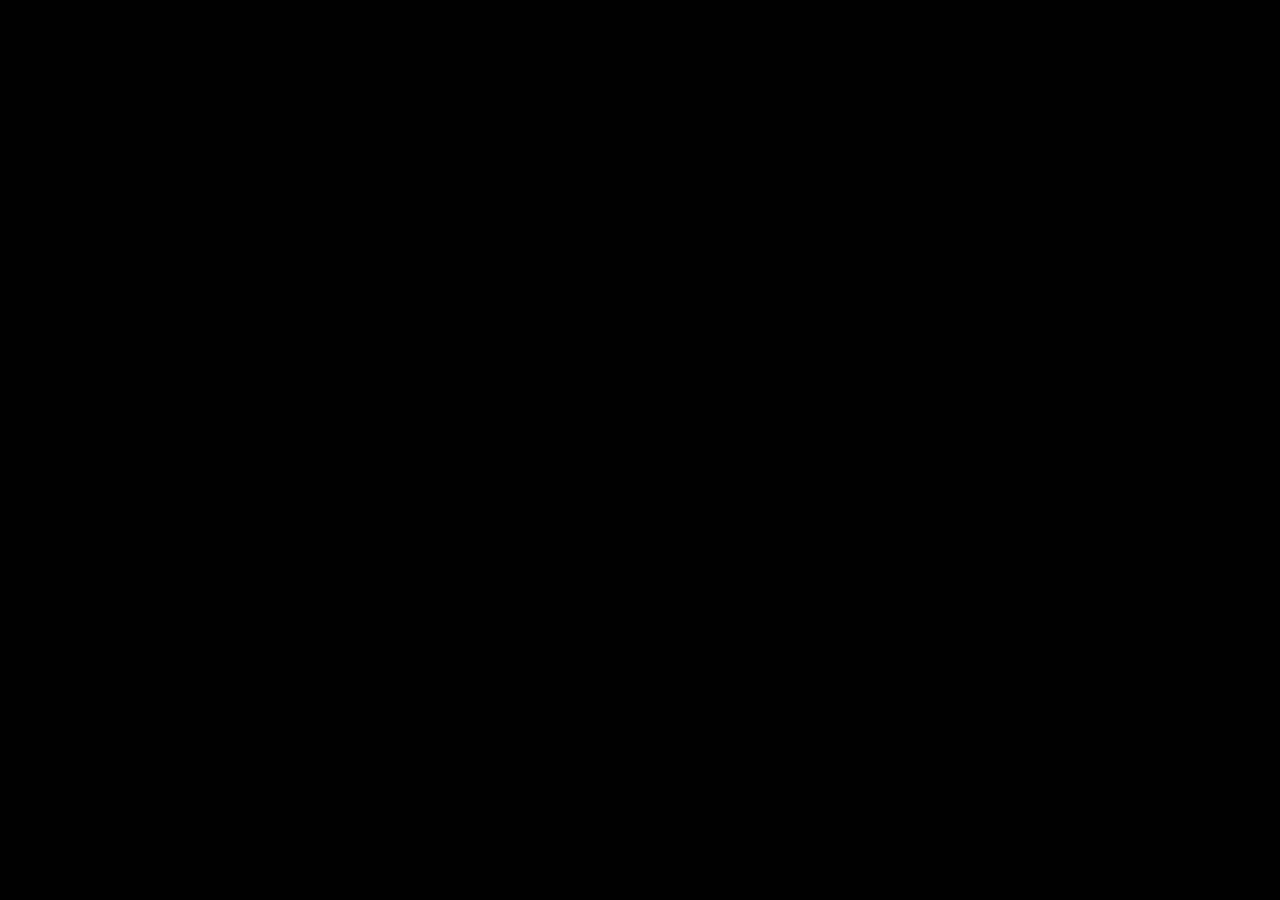
==== web/index.html @ 4989edc5 "Import audited One World 1.3.49 source" ====
<!DOCTYPE html>
<html lang="en">
<head>
<meta charset="UTF-8">
<meta name="viewport" content="width=device-width, initial-scale=1.0, maximum-scale=1.0, user-scalable=no, viewport-fit=cover">
<title>One World</title>
<style>
  * { margin:0; padding:0; box-sizing:border-box; -webkit-tap-highlight-color:transparent; }
  html, body { position:fixed; inset:0; overscroll-behavior:none; width:100%; height:100%; overflow:hidden; background:#0e1530; touch-action:none;
    font-family:-apple-system,'Segoe UI',Roboto,Arial,sans-serif; user-select:none; -webkit-user-select:none; }
  #c { position:fixed; inset:0; display:block; }

  /* HUD */
  #hud { position:fixed; top:0; left:0; right:0; display:flex; justify-content:space-between;
    padding:calc(8px + env(safe-area-inset-top)) 12px 0; pointer-events:none; z-index:5; }
  #hearts { font-size:22px; letter-spacing:2px; text-shadow:0 2px 4px rgba(0,0,0,.4); }
  #stats { text-align:right; color:#fff; font-weight:700; font-size:15px;
    text-shadow:0 1px 3px rgba(0,0,0,.5); line-height:1.5; }
  #vitals { position:fixed; top:calc(36px + env(safe-area-inset-top)); left:12px; z-index:5; pointer-events:none; display:none; flex-direction:column; gap:5px; }
  body.playing #vitals { display:flex; }
  .vbar { display:flex; align-items:center; gap:5px; }
  .vbar .vic { width:14px; height:14px; display:block; filter:drop-shadow(0 1px 2px rgba(0,0,0,.5)); }
  .vbar .vtrack { width:110px; height:8px; border-radius:5px; background:rgba(0,0,0,.38); border:1px solid rgba(255,255,255,.22); overflow:hidden; }
  .vbar .vfill { height:100%; border-radius:5px; transition:width .18s linear; }
  #vStam .vfill { background:linear-gradient(90deg,#7eb4e0,#6bb5f2); }
  #vFood .vfill { background:linear-gradient(90deg,#f2a65a,#f2824a); }
  #vTemp .vfill { background:linear-gradient(90deg,#6ec3f0,#9adcf0); }

  /* Touch controls */
  #joy { position:fixed; left:18px; bottom:calc(20px + env(safe-area-inset-bottom)); width:120px; height:120px;
    border-radius:50%; background:rgba(255,255,255,.10); border:2px solid rgba(255,255,255,.25);
    z-index:6; display:none; }
  #joy .thumb { position:absolute; left:50%; top:50%; width:52px; height:52px; border-radius:50%;
    background:rgba(255,255,255,.35); border:2px solid rgba(255,255,255,.5); transform:translate(-50%,-50%); }
  #atk { position:fixed; right:22px; bottom:calc(30px + env(safe-area-inset-bottom)); width:84px; height:84px;
    border-radius:50%; background:rgba(80,146,200,.30); border:2px solid rgba(140,203,255,.6);
    z-index:6; display:none; align-items:center; justify-content:center; font-size:36px;
    text-shadow:0 2px 6px rgba(0,0,0,.5); }
  #atk:active { background:rgba(110,182,240,.5); transform:scale(.94); }
  body.playing.touch #joy, body.playing.touch #atk { display:flex; }
  body.playing.touch #joy { display:block; }

  #bagBtn { position:fixed; right:22px; bottom:calc(124px + env(safe-area-inset-bottom)); width:56px; height:56px; border-radius:14px;
    background:rgba(70,109,140,.35); border:2px solid rgba(140,203,255,.6); z-index:6; display:none; align-items:center; justify-content:center; font-size:26px; }
  body.playing.touch #bagBtn { display:flex; }
  #setBtn { position:fixed; right:22px; top:calc(66px + env(safe-area-inset-top)); width:44px; height:44px; border-radius:50%;
    background:rgba(40,57,70,.55); border:2px solid rgba(140,203,255,.4); z-index:6; display:none; align-items:center; justify-content:center; font-size:20px; }
  body.playing #setBtn { display:flex; }
  .panel { position:fixed; left:50%; top:50%; transform:translate(-50%,-50%); min-width:280px; max-width:86vw; max-height:72vh; overflow:auto;
    background:rgba(18,28,36,.55); backdrop-filter:blur(16px) saturate(1.25); -webkit-backdrop-filter:blur(16px) saturate(1.25); border:1px solid rgba(255,255,255,.16); border-radius:18px; box-shadow:0 14px 44px rgba(0,0,0,.38); padding:14px 16px; z-index:30; color:#d2e6f7; }
  .panel h3 { margin:0 0 4px; font-size:16px; letter-spacing:1px; }
  .panel .cap { font-size:12px; opacity:.7; margin-bottom:10px; }
  .panel .item { display:flex; align-items:center; gap:10px; padding:8px 6px; border-top:1px solid rgba(255,255,255,.08); font-size:15px; }
  .panel .item .ic { font-size:22px; width:28px; text-align:center; }
  .panel .item .q { margin-left:auto; opacity:.8; }
  .panel .emptybag { opacity:.6; font-size:14px; padding:10px 4px; }
  .panel .closebtn { margin-top:12px; width:100%; font-size:14px; padding:10px; }
  .panel label { display:block; font-size:13px; margin:12px 0 4px; opacity:.85; }
  .panel input[type=range] { width:100%; }
  .panel select { width:100%; padding:6px; background:#0e1820; color:#d2e6f7; border:1px solid rgba(140,184,220,.35); border-radius:8px; }
  #bag.hidden, #setPanel.hidden { display:none; }
  #bag.panel { display:flex; flex-direction:column; max-height:88vh; }
  #bag .bagHead { display:flex; align-items:center; justify-content:space-between; margin-bottom:4px; }
  #bag .bagHead h3 { margin:0; }
  #bag .xbtn { background:rgba(90,145,190,.25); color:#d2e6f7; border:2px solid rgba(140,203,255,.4); border-radius:10px; font-size:15px; font-weight:700; padding:4px 12px; }
  #bagScroll { overflow-y:auto; flex:1; min-height:0; -webkit-overflow-scrolling:touch; }
  #bag.panel { position:fixed; inset:0; left:0; top:0; transform:none; width:100%; min-width:0; max-width:100%; max-height:100%; border-radius:0; z-index:29; overflow-y:auto;
    background:rgba(12,20,26,.72); backdrop-filter:none; -webkit-backdrop-filter:none; display:flex; flex-direction:column; align-items:center; padding:calc(14px + env(safe-area-inset-top)) 16px calc(16px + env(safe-area-inset-bottom)); }
  #bag.panel.hidden { display:none; }
  #invTop { display:flex; gap:14px; align-items:flex-start; width:100%; max-width:420px; }
  #invPreview { width:132px; height:168px; border-radius:12px; border:1px solid rgba(140,184,220,.35); background:#0d171f; flex:0 0 auto; }
  #equipCol { flex:1; display:flex; flex-direction:column; gap:8px; }
  .equipChip { padding:12px 10px; border-radius:12px; border:2px solid rgba(140,203,255,.35); background:rgba(70,92,110,.3);
    color:#d2e6f7; font-weight:800; font-size:13px; letter-spacing:1px; text-align:center; cursor:pointer; }
  .equipChip.on { border-color:#8ccbff; background:rgba(90,145,190,.45); box-shadow:0 0 10px rgba(120,194,255,.35); }
  .charCard { padding:14px 30px; border-radius:14px; border:2px solid rgba(140,203,255,.35); background:rgba(70,92,110,.3); color:#d2e6f7; font-size:16px; font-weight:800; letter-spacing:1px; }
  .charCard.on { border-color:#8ccbff; background:rgba(90,145,190,.45); box-shadow:0 0 12px rgba(120,194,255,.4); }
  .craftRow { display:flex; align-items:center; gap:10px; padding:10px 12px; border:2px solid rgba(140,203,255,.25); border-radius:12px; margin-top:8px; background:rgba(70,92,110,.25); }
  .craftRow .ic svg { width:38px; height:38px; }
  .craftRow .nm2 { font-size:13px; font-weight:700; letter-spacing:.4px; }
  .craftRow .cost svg { width:20px; height:20px; vertical-align:-4px; }
  .craftRow .cost { font-size:13px; font-weight:700; white-space:nowrap; }
  .craftRow .cost.lack { opacity:.45; }
  .craftRow .craftGo { margin-left:auto; }
  .craftRow .craftGo[disabled] { opacity:.4; }
  #invGrid { display:grid; grid-template-columns:repeat(3, 1fr); gap:10px; width:100%; max-width:420px; margin-top:14px; }
  .slot { aspect-ratio:1; border-radius:12px; border:2px solid rgba(140,184,220,.25); background:rgba(40,57,70,.4);
    display:flex; flex-direction:column; align-items:center; justify-content:flex-start; gap:3px; cursor:pointer; position:relative; padding:10px 4px 26px; box-sizing:border-box; }
  .slot.sel { border-color:#8ccbff; background:rgba(90,145,190,.35); }
  .slot .nm { font-size:12px; opacity:.92; text-align:center; line-height:1.15; max-width:100%; overflow:hidden; text-overflow:ellipsis; white-space:nowrap; padding:0 2px; }
  .slot .q { position:absolute; right:4px; bottom:4px; font-size:13.5px; font-weight:800; color:#d2e6f7; background:rgba(10,18,24,.75); border:1px solid rgba(140,203,255,.35); border-radius:8px; padding:1px 6px; text-shadow:0 1px 2px rgba(0,0,0,.6); }
  .slot svg { width:52px; height:52px; flex:0 0 auto; }
  .slot.empty { opacity:.35; cursor:default; }
  #invActions { display:flex; gap:10px; margin-top:12px; }
  #invActions .playbtn { margin:0; padding:10px 26px; }
  #sleepBtn { position:fixed; left:50%; transform:translateX(-50%); bottom:calc(200px + env(safe-area-inset-bottom)); z-index:6; display:none;
    padding:12px 30px; border-radius:999px; background:rgba(60,90,160,.55); border:2px solid rgba(180,200,255,.6);
    color:#eaf0ff; font-weight:800; font-size:13px; letter-spacing:1px; }
  #equipHud { position:fixed; left:14px; bottom:calc(14px + env(safe-area-inset-bottom)); z-index:6; display:none;
    padding:6px 12px; border-radius:999px; background:rgba(20,31,40,.7); border:1px solid rgba(140,203,255,.4);
    font-size:11px; font-weight:800; letter-spacing:1px; color:#d2e6f7; pointer-events:none; }
  body.playing #equipHud { display:block; }
  #toast { position:fixed; left:50%; bottom:calc(130px + env(safe-area-inset-bottom)); transform:translateX(-50%); background:rgba(20,26,30,.92);
    border:1px solid rgba(255,220,120,.5); color:#ffe9a8; padding:8px 16px; border-radius:20px; font-size:14px; z-index:31; opacity:0; transition:opacity .25s; pointer-events:none; }
  #coords { position:fixed; left:12px; top:calc(94px + env(safe-area-inset-top)); z-index:5; font-size:12px; font-weight:600; color:#c0d6e8; text-shadow:0 1px 3px rgba(0,0,0,.6); pointer-events:none; display:none; }
  body.playing #coords { display:block; }
  #mapBtn { position:fixed; right:22px; bottom:calc(192px + env(safe-area-inset-bottom)); width:56px; height:40px; border-radius:12px;
    background:rgba(70,92,110,.4); border:2px solid rgba(140,203,255,.5); z-index:6; display:none; align-items:center; justify-content:center;
    font-size:12px; font-weight:800; letter-spacing:1px; color:#d2e6f7; }
  body.playing.touch #mapBtn { display:flex; }
  #mapCanvas { width:min(76vw, 320px); height:min(76vw, 320px); border-radius:10px; border:1px solid rgba(140,184,220,.3); background:#123; }
  #mapPanel{overflow-y:auto;max-height:90vh;box-sizing:border-box;padding:12px;max-width:95vw}
  #mapPanel h3{margin:0 0 6px}#mapPanel #mapClose{margin-top:8px;padding:7px 20px;font-size:12px;flex-shrink:0}
  #mapPanel #mapCanvas{width:min(55vh,64vw,300px);height:min(55vh,64vw,300px);flex-shrink:0}
  #mapCap{font-size:10px;max-width:420px;line-height:1.4}#beaconTravel .equipChip{background:#172633;color:#d1e5f6;border:1px solid #a8b9c688}
  /* Damage flash */
  #flash { position:fixed; inset:0; background:radial-gradient(ellipse at center, transparent 40%, rgba(220,30,30,.55));
    opacity:0; pointer-events:none; z-index:8; transition:opacity .12s; }

  /* Overlays */
  .overlay { position:fixed; inset:0; z-index:10; display:flex; flex-direction:column;
    align-items:center; justify-content:safe center; text-align:center; padding:24px;
    overflow-y:auto; -webkit-overflow-scrolling:touch;
    background:linear-gradient(165deg, rgba(10,39,70,.94), rgba(4,14,32,.97));
    -webkit-backdrop-filter:blur(4px); backdrop-filter:blur(4px); color:#d2e6f7; }
  .overlay h1 { font-size:clamp(42px,12vw,72px); letter-spacing:4px; color:#c8dff2;
    text-shadow:0 4px 0 #2a465d, 0 8px 24px rgba(0,0,0,.5); font-weight:900; }
  .overlay .ver { margin-top:6px; font-size:15px; font-weight:700; color:#8ab3d4;
    background:rgba(138,179,212,.15); border:1px solid rgba(138,179,212,.5);
    padding:3px 14px; border-radius:999px; letter-spacing:2px; }
  .overlay .tag { margin-top:18px; font-size:16px; line-height:1.9; color:#c0d6e8; }
  .playbtn { margin-top:26px; font-size:22px; font-weight:800; letter-spacing:1px; color:#0e1e2b;
    background:linear-gradient(180deg,#8dc1ec,#5490c1); border:none; border-radius:999px;
    padding:16px 52px; box-shadow:0 6px 0 #335c7d, 0 12px 28px rgba(0,0,0,.45); cursor:pointer; }
  .playbtn:active { transform:translateY(4px); box-shadow:0 2px 0 #335c7d, 0 6px 14px rgba(0,0,0,.45); }
  .overlay .foot { margin-top:22px; font-size:12px; color:#7f9fb9; padding:0 18px; line-height:1.6; }
  .overlay .keys { margin-top:14px; font-size:13px; color:#90aec7; }
  #over h1 { color:#f2c8c8; text-shadow:0 4px 0 #5d2a2a, 0 8px 24px rgba(0,0,0,.5); }
  #overScore { margin-top:10px; font-size:18px; color:#e8d9c0; }
  @media (max-height: 480px) {
    .overlay { padding:12px; }
    .overlay h1 { font-size:clamp(28px, 7vh, 44px); letter-spacing:2px; }
    .overlay .tag { margin-top:8px; font-size:13px; line-height:1.5; }
    .overlay .keys { margin-top:6px; font-size:11px; }
    .overlay .ver { margin-top:4px; font-size:12px; }
    .playbtn { margin-top:10px; font-size:17px; padding:10px 34px; }
    .overlay .foot { margin-top:8px; font-size:10px; }
    #overScore { margin-top:6px; font-size:14px; }
  }
  .hidden { display:none !important; }
  .blt { display:inline-block; width:9px; height:9px; border-radius:50%; background:#8ab3d4; margin-right:10px; }
  .dndot { display:inline-block; width:11px; height:11px; border-radius:50%; background:#ffd95e; margin-right:6px; vertical-align:-1px; }
  #hearts { line-height:0; }
  #hearts svg { margin-right:3px; }

  #loading,#worldLoading {background:#081b22 url('assets/tex/loading-world.jpg') center/cover no-repeat;}
  #loading h1 {text-shadow:0 3px 15px #000;letter-spacing:8px;}
  #sosNotice {position:fixed;left:50%;top:62%;transform:translate(-50%,-50%);z-index:90;color:#e5f4ff;background:#102c43ed;border:1px solid #6aa4c8;padding:12px 22px;border-radius:10px;font-size:13px;text-align:center;pointer-events:none;}
  /* Loading panel */
  #loading .barwrap { position:absolute;bottom:0;left:0;margin:0;width:100%; height:4px; border-radius:0;
    background:rgba(255,255,255,.12); border:1px solid rgba(255,255,255,.25); overflow:hidden; }
  #loading .bar { height:100%; width:0%; border-radius:999px;
    background:linear-gradient(90deg,#5490c1,#8dc1ec); transition:width .2s; }
  #loading .pct { position:absolute;bottom:14px;left:20px;margin:0;font-size:12px; color:#c0d6e8; font-weight:700; }

#mapPanel.referenceMap{grid-template-columns:minmax(0,2.2fr) minmax(180px,1fr);column-gap:20px}#mapPanel.referenceMap #mapCanvas{width:100%;max-width:100%;height:auto;max-height:78vh;object-fit:contain}#mapPanel.referenceMap #beaconTravel{gap:5px!important}#mapPanel.referenceMap #beaconTravel button{padding:9px 6px;font-size:10px}#start.choosing #worldChooser{display:none!important}
#start.choosing{justify-content:flex-start;padding:12px;box-sizing:border-box;overflow-y:auto}
#start.choosing>h1,#start.choosing>.ver,#start.choosing>.tag,#start.choosing>.keys,#start.choosing>.foot{display:none}
#start.choosing #charSetup{width:min(720px,96vw);margin:0!important}
#charGrid{display:grid;grid-template-columns:1fr 1fr;gap:16px;align-items:center;text-align:left}
#charPreview{width:100%;height:270px;border:1px solid #637788;border-radius:18px;touch-action:pan-y;background:radial-gradient(#384651,#101d27)}
#charControls label{display:block;font-size:12px;color:#b8c9d8;margin:8px 0 3px}
#charControls select{width:100%;padding:7px;border:1px solid #637788;border-radius:8px;background:#182937;color:#fff}
@media(max-width:600px) and (orientation:portrait){#charGrid{grid-template-columns:1fr}#charPreview{height:250px}}
@media(max-height:520px){
 .overlay{padding:10px}
 .overlay h1{font-size:24px;letter-spacing:2px;margin:0}
 .overlay .ver{margin-top:2px;font-size:12px}
 .overlay .tag,.overlay .keys{display:none}
 .overlay .foot{display:none}
 #charSetup{margin-top:6px}
 #charSetup>div:first-child{font-size:15px;margin-bottom:4px}
 #charPreview{height:165px}
 #charControls label{margin:4px 0 2px}
 .charCard{padding:8px 22px;font-size:14px}
 .playbtn{padding:9px 26px;font-size:14px}
}

#setPanel{overflow-y:auto;max-height:90vh;box-sizing:border-box;padding:16px}#setPanel .playbtn{flex-shrink:0}#setPanel label{margin-top:8px}@media(max-height:500px){#setHelp{max-height:66px;overflow:auto}#setPanel{padding:12px}#setPanel h3{margin:0 0 6px}#setPanel select{padding:6px}}
/* Compact, neutral touch HUD. Palette preview, not a final colour decision. */
#hearts,#wolfCount,#stats br,body.playing #equipHud{display:none}
#hud{justify-content:flex-end}#stats{font-size:12px;opacity:.9;margin-right:40px}
#coords{top:12px;font-size:10px;opacity:.75}
#vitals{top:auto;left:50%;bottom:calc(10px + env(safe-area-inset-bottom));transform:translateX(-50%);width:min(300px,42vw);display:none;grid-template-columns:1fr 1fr;gap:5px 10px;padding:8px 11px;background:rgba(9,25,48,.70);border-radius:12px;border:1px solid rgba(255,255,255,.12)}
body.playing #vitals{display:grid}
.vbar .vtrack{width:100%;height:7px;flex:1;border-color:rgba(255,255,255,.22)}
.vbar .vic{flex:0 0 14px}
#vHealth{grid-column:1/-1}#vHealth .vfill{background:#de6c63}
#vWater .vfill{background:#6ebad8}#vTemp .vfill{background:#c0b69c}
#joy{background:rgba(10,35,62,.5);border-color:rgba(211,231,248,.55)}#atk,#bagBtn,#mapBtn,#setBtn{background:rgba(9,30,55,.76);border:2px solid rgba(211,231,248,.55);color:#cfe3f3;box-shadow:0 3px 12px #0002}
#atk:active,#bagBtn:active,#mapBtn:active{background:rgba(255,255,255,.28)}
#atk svg{width:43px;height:43px;filter:drop-shadow(0 2px 3px #0006)}
#bagBtn,#mapBtn{width:48px;height:48px;border-radius:50%}
#bagBtn{bottom:calc(126px + env(safe-area-inset-bottom))}#mapBtn{bottom:calc(185px + env(safe-area-inset-bottom))}
#bagBtn svg,#mapBtn svg{width:28px;height:28px}
#setBtn{width:34px;height:34px;top:10px;right:12px;font-size:18px}
#quickbar{position:fixed;z-index:6;left:50%;bottom:calc(83px + env(safe-area-inset-bottom));transform:translateX(-50%);display:none;gap:7px}
body.playing #quickbar{display:flex}
.quickSlot{position:relative;width:43px;height:43px;border:1px solid #ffffff50;border-radius:10px;background:#15232880;color:#fff;display:flex;align-items:center;justify-content:center}
.quickSlot svg{width:29px;height:29px}.quickSlot.on{background:#b2c4d24a;border-color:#f0e6be;box-shadow:0 0 0 1px #f0e6be55}
.quickSlot small{position:absolute;left:4px;top:2px;font-size:8px;opacity:.6}.quickSlot:disabled{opacity:.25}
#invGrid{grid-template-columns:repeat(4,minmax(64px,1fr));max-width:560px;gap:8px}#invTop{max-width:560px}
#bag .bagHead{width:100%;max-width:560px}.slot{background:linear-gradient(145deg,#333f48eb,#1d262ded);border-color:#aebfcd4d}.slot svg{width:62px;height:62px;filter:drop-shadow(0 4px 3px #0007)}
#bagScroll{width:100%;max-width:560px}#equipCol{display:grid;grid-template-columns:repeat(2,1fr);gap:6px}#equipCol>.cap{grid-column:1/-1}.equipChip{padding:7px;font-size:10px;letter-spacing:.2px}.equipChip svg{width:24px;height:24px;vertical-align:middle;margin-right:4px}
#invActions{flex-wrap:wrap;gap:6px}#invActions .playbtn{padding:8px 16px;font-size:12px;color:#d1e5f6;background:#303f4c;border:1px solid #9cacb8;box-shadow:none}#pinQuick{display:flex;gap:5px;margin-top:8px;align-items:center;font-size:11px}#pinQuick button{padding:7px 12px;border:1px solid #ffffff50;border-radius:7px;background:#ffffff12;color:#fff}
#drinkBtn{position:fixed;left:50%;bottom:145px;transform:translateX(-50%);z-index:6;padding:8px 16px;border:1px solid #ffffff60;border-radius:20px;background:#183847b0;color:#ecf8ff;display:none}
@media(max-width:600px){#joy{width:56px;height:56px;left:12px}#joy .thumb{width:44px;height:44px}#vitals{width:44vw;padding:7px;gap:5px}.quickSlot{width:36px;height:38px}#quickbar{gap:4px}#invGrid{grid-template-columns:repeat(3,1fr)}.slot svg{width:52px;height:52px}}

#atk{right:60px;bottom:calc(67px + env(safe-area-inset-bottom));width:74px;height:74px}
#quickbar{left:auto;right:12px;bottom:calc(15px + env(safe-area-inset-bottom));transform:none;width:172px;height:125px;display:none;pointer-events:none}
#quickbar .quickSlot{position:absolute;width:42px;height:42px;pointer-events:auto;border-radius:12px}
#quickbar .quickSlot:nth-child(1){right:0;bottom:55px}#quickbar .quickSlot:nth-child(2){right:48px;bottom:0}#quickbar .quickSlot:nth-child(3){right:98px;bottom:0}
#bagBtn{right:16px;bottom:calc(185px + env(safe-area-inset-bottom))}#mapBtn{right:16px;bottom:calc(244px + env(safe-area-inset-bottom))}
#vitals{width:min(280px,40vw);grid-template-columns:1fr 42px 1fr;grid-template-areas:'water temp food' 'stam stam stam' 'health health health';gap:6px 7px;background:#101f28a6}
#vHealth{grid-area:health}#vWater{grid-area:water}#vFood{grid-area:food}#vStam{grid-area:stam}#vTemp{grid-area:temp;position:relative;width:40px;height:40px;border-radius:50%;background:conic-gradient(#d6bd87 calc(var(--heat,50)*1%),#ffffff26 0);display:flex;align-items:center;justify-content:center}
#vTemp::before{content:'';position:absolute;inset:4px;background:#162932;border-radius:50%}#vTemp .vtrack,#vTemp>.vic{display:none}#tempGlyph{position:relative;display:flex;align-items:center;flex-direction:column;font-size:8px;color:#cfe4f4;line-height:1.15}#tempGlyph svg{width:17px;height:17px}#vStam .vfill{background:#efd44f}
@media(max-width:600px){#vitals{left:43%;width:145px;padding:6px;gap:5px}#joy{bottom:22px;width:86px;height:86px}#vTemp{width:37px;height:37px}#atk{right:55px;width:66px;height:66px}#quickbar .quickSlot{width:38px;height:38px}#quickbar .quickSlot:nth-child(1){bottom:55px}#bagBtn,#mapBtn{width:43px;height:43px}#vitals .vic{flex-basis:11px}}

/* Original blue expedition panels. No third-party interface art. */
.overlay{background:repeating-linear-gradient(135deg,#3f94cb09 0 1px,transparent 1px 24px),radial-gradient(ellipse at 50% 15%,#16446cf5,#050e20fa 75%);color:#e5f4ff}
.overlay h1{color:#d4f3ff;text-shadow:0 2px 0 #2670a2,0 0 24px #2d9bd444;letter-spacing:5px}
.overlay .ver{color:#a6ddff;background:#16619b26;border-color:#59b9f077;border-radius:4px}
.playbtn{background:linear-gradient(#328dc4,#155180);border:1px solid #82d6ff;color:#edfaff;box-shadow:inset 0 1px 0 #d3f2ff55,0 4px 0 #072e50,0 6px 20px #0007;border-radius:7px}
.playbtn:active{box-shadow:inset 0 1px 8px #001325,0 1px 0 #072e50}
#bag.panel,#mapPanel.panel,#setPanel.panel{background:linear-gradient(145deg,#0c2e4bf5,#061324f7);border-color:#62b9e08c;color:#e1f3ff}
.slot{background:linear-gradient(145deg,#1b4c70eb,#0b233bed);border-color:#64b5e06b}.charCard{border-color:#5b9dc4!important;background:#123b5b!important;color:#d4efff!important}.slot.sel,.equipChip.on,.charCard.on{border-color:#88dbff!important;background:#1c6086!important;box-shadow:inset 0 0 18px #2495d22a}
#charPreview{background:radial-gradient(#214b6c,#081a30);border-color:#65a8d0;border-radius:10px}
#charControls select,#setPanel select,#nameInput,#charSetup input{background:#0b2b47;color:#edf8ff;border-color:#5b9dc4}
#invActions .playbtn,#beaconTravel .equipChip{background:#174c70;border-color:#75bce4;color:#e5f5ff}
#joy,#atk,#bagBtn,#mapBtn,#setBtn,.quickSlot{background-color:#0c2b48b0;border-color:#8accef99;color:#dcefff}.quickSlot.on{background:#23638bbd;border-color:#a7e7ff;box-shadow:0 0 0 1px #4fa4d366}
#vitals{background:#071d33c9;border-color:#6cafd766}#loading .bar{background:linear-gradient(90deg,#217caf,#99e4ff)}
#worldLoading{z-index:60;pointer-events:auto}.loadSeal{width:64px;height:64px;border:1px solid #74c9ff;border-radius:12px;transform:rotate(45deg);margin:18px;box-shadow:inset 0 0 24px #4cb7ff33,0 0 20px #4cb7ff22}.loadSeal::after{content:'';display:block;inset:12px;position:absolute;border:2px solid #a6eaff;border-left-color:transparent;border-radius:50%;animation:loadspin 1.2s linear infinite}@keyframes loadspin{to{transform:rotate(360deg)}}
#joinStage{color:#b5deff;font-size:13px;max-width:320px;line-height:1.6;margin-top:18px}#worldLoading h2{font-size:20px;letter-spacing:3px;color:#d5f4ff}
#vitals{bottom:calc(4px + env(safe-area-inset-bottom));width:min(210px,30vw);padding:0;background:none;border:0;border-radius:0;gap:3px 6px;grid-template-columns:1fr 29px 1fr;filter:drop-shadow(0 1px 2px #0009)}
#vTemp{width:29px;height:29px}#vTemp::before{inset:3px}#tempGlyph{font-size:6px}#tempGlyph svg{width:13px;height:13px}.vbar .vtrack{height:5px}.vbar .vic{width:10px;height:10px;flex-basis:10px}
@media(max-width:600px){#vitals{width:126px;left:43%;bottom:4px;padding:0;gap:3px}#vTemp{width:27px;height:27px}}
.statUpgrade{display:flex;justify-content:space-between;align-items:center;gap:14px;margin:5px 0}.statUpgrade button{padding:4px 9px;background:#21618a;color:#e7f6ff;border:1px solid #75bce4;border-radius:4px}.statUpgrade button:disabled{opacity:.35}#profileStats p{margin:6px 0}.playbtn{font-size:15px;padding:9px 28px}#loading h1{font-size:32px}#loading .tag{font-size:12px}
#profileBox.panel{position:fixed;z-index:55;width:min(390px,92vw);max-height:86vh;overflow-y:auto;background:#09243bf9;border:1px solid #7bc6ed;padding:18px;color:#deefff;box-shadow:0 15px 80px #000b}#profileBox label{display:block;margin-bottom:6px}#profileStats{margin-top:12px}#profileClose{font-size:12px;padding:8px 18px;margin-top:12px}
#betaDebug{position:fixed;z-index:90;right:8px;top:8px;width:min(460px,94vw);height:min(340px,84vh);background:#071a2beb;border:1px solid #73b9dc;border-radius:8px;color:#d3efff;font:11px monospace;overflow:auto;box-shadow:0 5px 28px #0008}#debugStats{white-space:pre-wrap;overflow-wrap:anywhere;padding:10px;line-height:1.4}.debugHead{position:sticky;top:0;background:#103752;display:flex;align-items:center;gap:8px;padding:8px}.debugHead button{color:#e1f5ff;background:#1a5277;border:1px solid #76b7d7;padding:5px 8px;font:10px sans-serif}.debugHead button:first-of-type{margin-left:auto}

#mapPanel.referenceMap{grid-template-columns:minmax(0,2.2fr) minmax(180px,1fr);column-gap:20px}#mapPanel.referenceMap #mapCanvas{width:100%;max-width:100%;height:auto;max-height:78vh;object-fit:contain}#mapPanel.referenceMap #beaconTravel{gap:5px!important}#mapPanel.referenceMap #beaconTravel button{padding:9px 6px;font-size:10px}#start.choosing #worldChooser{display:none!important}
#start.choosing{padding:max(8px,env(safe-area-inset-top)) max(12px,env(safe-area-inset-right)) max(22px,env(safe-area-inset-bottom)) max(12px,env(safe-area-inset-left));height:100dvh;overflow:hidden}
#start.choosing #charSetup:not(.hidden){width:min(1100px,98vw);height:100%;display:flex;flex-direction:column;min-height:0}
#previewWrap{position:relative;min-height:0}#zoomActions{position:absolute;bottom:7px;left:50%;transform:translateX(-50%);display:flex;gap:7px;align-items:center;background:#10324bd9;border-radius:9px;padding:5px}#zoomActions button{color:#d5efff;background:#17486a;border:1px solid #5890b3;border-radius:7px;font-size:15px;padding:3px 9px}#charGrid{grid-template-columns:1.15fr 1fr;flex:1;min-height:0;gap:20px;align-items:stretch}
#charPreview{height:100%;min-height:140px;max-height:none;touch-action:none;background:radial-gradient(ellipse at 50% 32%,#285679,#0a1d32);box-sizing:border-box}
#charControls{min-height:0;overflow-y:auto;padding:0 6px 8px}
#nameInput{box-sizing:border-box;max-width:100%;padding:7px!important;font-size:14px!important}
#charSetup #beginBtn{align-self:center;margin:7px 0 0!important;min-width:150px;flex-shrink:0;padding:9px 24px}
.visualOptions{display:flex;gap:5px;flex-wrap:wrap;margin:4px 0 6px}
.visualOptions button{width:43px;height:43px;background:#0b2b47;border:1px solid #5487ac;border-radius:9px;padding:2px;cursor:pointer;color:#e6f2ff}
.visualOptions button[aria-pressed=true]{border:2px solid #a6e5ff;background:#245d83;box-shadow:0 0 0 1px #59a8d2}
.visualOptions img{width:100%;height:100%;object-fit:contain}
.selectOptions{display:flex;gap:6px;flex-wrap:wrap;margin:5px 0 9px}
.selectOptions button{color:#e1efff;background:#103853;border:1px solid #538daf;border-radius:8px;padding:7px 12px;font-size:12px}
.selectOptions button[aria-pressed=true]{background:#23658e;border-color:#9addff}
#charControls select,#charControls label[for],#setPanel select{display:none}
#charControls .charCard{padding:6px 18px;font-size:12px}
#charControls label{margin:3px 0 0;font-size:11px}
#setPanel{display:block;max-height:calc(100dvh - 36px);overflow:auto;padding-bottom:12px}
#setPanel.hidden{display:none}#setHelp{max-height:70px;overflow:auto;margin-bottom:8px}
#settingActions{position:sticky!important;bottom:-1px!important;padding:7px 0 2px;z-index:1}
@media(orientation:portrait) and (max-width:600px){#charGrid{grid-template-columns:1fr;grid-template-rows:minmax(180px,1fr) auto;overflow:auto}#charPreview{min-height:240px}#charControls{overflow:visible}.visualOptions{justify-content:center}#charControls{text-align:center}}

#sprintBtn{display:none;position:fixed;z-index:21;width:54px;height:54px;padding:10px;border:2px solid #d9e4eb;border-radius:50%;background:#10273dcc;color:#f1f5f8;pointer-events:auto;touch-action:none;box-shadow:0 0 0 5px #132d4255}body.playing.touch #sprintBtn{display:block}#sprintBtn.on{background:#526d7dcc;box-shadow:0 0 0 5px #b8d6e633}#sprintBtn svg{width:100%;height:100%;fill:none;stroke:currentColor;stroke-width:2;stroke-linecap:round;stroke-linejoin:round}#joy.locked{border-color:#f4f8fb;box-shadow:0 0 0 3px #d8ecf450}


/* Phone feedback: reserve a toolbar row instead of covering the feet. */
#previewWrap{display:grid;grid-template-rows:minmax(0,1fr) 38px;gap:5px;padding-bottom:2px}
#charPreview{min-height:0;height:100%}
#zoomActions{position:static;transform:none;justify-self:center;align-self:center;padding:3px 6px}
#charControls{box-sizing:border-box;padding-bottom:12px;scrollbar-width:thin;scrollbar-color:#77badc #143451;overscroll-behavior:contain}
#charControls::-webkit-scrollbar{width:5px}#charControls::-webkit-scrollbar-thumb{background:#77badc;border-radius:5px}
@media(orientation:landscape) and (max-height:430px){
 #charControls .visualOptions{margin:2px 0 4px;gap:5px;flex-wrap:nowrap}
 #charControls .visualOptions button{width:36px;height:36px;flex:0 0 36px}
 #charControls label{font-size:10px;margin:2px 0}
 #nameInput{padding:5px 8px!important;font-size:12px!important;height:28px}
 #charControls>div[style]{margin-top:5px!important;gap:8px!important}
 #charControls .charCard{padding:5px 16px;font-size:11px}
 #charControls>div:last-child{font-size:9px!important;margin-top:3px!important}
 #charSetup>div:first-child{font-size:15px!important;margin-bottom:5px!important}
}


/* Borderless full-height character stage, with controls kept clear of the feet. */
#start.choosing #charSetup{position:relative;margin-top:0!important}
#previewWrap{position:fixed;left:0;top:0;width:52vw;height:100dvh;display:grid;grid-template-rows:minmax(0,1fr) 48px;gap:0;padding:0 0 max(12px,env(safe-area-inset-bottom));z-index:0}
#charPreview{border:0;border-radius:0;background:transparent;min-height:0;box-shadow:none}
#zoomActions{position:absolute;right:12px;top:46%;bottom:auto;left:auto;transform:none;display:flex;background:none;padding:0;gap:0}
#zoomActions button{background:transparent;border:0;padding:3px;min-width:42px;min-height:42px}
#zoomActions svg{fill:none;stroke:#c9edff;stroke-width:2;stroke-linecap:round}
#charControls,#charSetup>div:first-child,#beginBtn{position:relative;z-index:1}
#charControls{grid-column:2;background:transparent}
#charSetup #beginBtn{align-self:flex-end;margin-right:12%!important}
#charControls>label:not([for]){display:block;float:left;clear:left;width:57px;text-align:left;font-size:10px;margin:11px 0 0}
#charControls .visualOptions{margin:4px 0 4px 60px;gap:4px;flex-wrap:nowrap}
#charControls .visualOptions button{width:34px;height:34px;flex:0 0 34px}
#charControls .visualOptions[data-select=eyeColor] img{object-fit:cover}
@media(orientation:portrait){#previewWrap{width:45vw}#charGrid{grid-template-columns:44% 56%;grid-template-rows:1fr;overflow:hidden;gap:0}#charControls{overflow:auto;text-align:left}#charControls .visualOptions{flex-wrap:wrap}#charControls>label:not([for]){float:none;width:auto;margin:3px 0}#charControls .visualOptions{margin:3px 0}#charSetup #beginBtn{margin-right:6%!important}}

#controlEditor{position:fixed;inset:0;z-index:1000;background:#06111c66;touch-action:none;color:#e4f4ff}#controlSurface{position:absolute;inset:0}.controlProxy{position:absolute;border:2px dashed #a1c5dc;border-radius:18px;box-sizing:border-box;display:flex;align-items:center;justify-content:center;flex-direction:column;touch-action:none;user-select:none;cursor:move;overflow:hidden;font:12px sans-serif;text-align:center}.controlProxy.chosen{border:3px solid #f7da85;z-index:2}.controlProxy small{font-size:10px}.controlToolbar{position:absolute;z-index:4;left:50%;top:8px;transform:translateX(-50%);background:#0c2335f5;border:1px solid #7398b0;border-radius:12px;padding:8px;display:flex;gap:8px;align-items:center;flex-wrap:wrap;width:min(740px,calc(100% - 24px));font:12px sans-serif}.controlToolbar select{width:98px;margin:0;padding:6px}.controlToolbar input{width:85px;max-width:100%}.controlToolbar button{padding:8px;border:1px solid #91b3c8;background:#1c425b;color:white;border-radius:8px}.controlToolbar p{width:100%;margin:0;color:#afc6d5;font-size:11px}body.editingControls #joy,body.editingControls #atk,body.editingControls #bagBtn,body.editingControls #setBtn,body.editingControls #mapBtn,body.editingControls #quickbar,body.editingControls #drinkBtn,body.editingControls #sleepBtn,body.editingControls #sprintBtn{visibility:hidden!important}


#weaponAim{position:fixed;left:50%;top:50%;width:11px;height:11px;transform:translate(-50%,-50%);z-index:12;pointer-events:none;display:none;filter:drop-shadow(0 1px 1px #000)}
#weaponAim:before,#weaponAim:after{content:'';position:absolute;background:#edf4e9;border-radius:1px}#weaponAim:before{width:11px;height:1px;left:0;top:5px}#weaponAim:after{width:1px;height:11px;left:5px;top:0}
body.playing.weaponEquipped:not(.gamePaused) #weaponAim{display:block}
#mapPanel.panel{inset:0;left:0;top:0;width:100%;height:100%;max-width:100%;max-height:100%;min-width:0;transform:none;border:0;border-radius:0;background:#071621;backdrop-filter:none;-webkit-backdrop-filter:none;z-index:120;display:grid;grid-template-columns:minmax(180px,1fr) minmax(220px,.85fr);grid-template-rows:auto 1fr auto;gap:10px 24px;padding:calc(16px + env(safe-area-inset-top)) calc(24px + env(safe-area-inset-right)) calc(16px + env(safe-area-inset-bottom)) calc(24px + env(safe-area-inset-left));align-items:center;overflow:auto}
#mapPanel h3{grid-column:1/-1;text-align:left;letter-spacing:2px}#mapPanel #mapCanvas{grid-column:1;grid-row:2/5;width:min(65vh,44vw);height:min(65vh,44vw);max-width:100%;justify-self:center}
#mapPanel #mapCap{grid-column:2;align-self:end;text-align:left;font-size:12px;line-height:1.6;margin:0}#mapPanel #beaconTravel{grid-column:2;margin:0!important;flex-direction:column;align-self:center}#mapPanel #mapClose{grid-column:2;width:100%;margin:0;align-self:start}
#mapPanel .equipChip{padding:13px 10px}#mapPanel button:disabled{opacity:.4}
@media(max-width:520px) and (min-height:500px){#mapPanel.panel{display:flex;flex-direction:column;gap:12px;align-items:stretch}#mapPanel #mapCanvas{width:min(48vh,80vw);height:min(48vh,80vw);align-self:center}#mapPanel #mapCap{align-self:auto}#mapPanel #beaconTravel{align-self:auto}#mapPanel #mapClose{align-self:auto}}
#healthNotice{position:fixed;top:calc(10px + env(safe-area-inset-top));left:50%;transform:translateX(-50%);max-width:calc(100vw - 260px);padding:6px 10px;background:#2b1615e8;border:1px solid #d9a08780;border-radius:8px;color:#f0c6b6;z-index:18;font:11px/1.4 sans-serif;text-align:center;pointer-events:none;display:none}body.playing:not(.gamePaused) #healthNotice.active{display:block}#toast.healthWarning{top:calc(45px + env(safe-area-inset-top));bottom:auto;font-size:11px;padding:6px 10px;max-width:calc(100vw - 200px)}@media(max-width:520px){#healthNotice{max-width:calc(100vw - 130px)}}
#freeLookBtn{display:none;position:fixed;right:84px;top:calc(64px + env(safe-area-inset-top));width:48px;height:48px;border-radius:50%;border:2px solid #a8c5ce;background:#123041b8;color:#e8f1ed;z-index:21;padding:8px;pointer-events:auto;touch-action:none}body.playing.touch:not(.gamePaused) #freeLookBtn{display:block}#freeLookBtn svg{width:100%;height:100%;fill:none;stroke:currentColor;stroke-width:1.8}#freeLookBtn.on{background:#426675e0;border-color:#fff1b2}body.editingControls #freeLookBtn{visibility:hidden!important}
#sprintBtn{pointer-events:none!important;display:none!important;box-shadow:none;width:44px;height:44px;padding:7px}body.playing.touch:not(.gamePaused) #sprintBtn.available{display:block!important}#sprintBtn.ready{border-color:#fff4ac;background:#55765bea;box-shadow:0 0 0 5px #e5f3a92b}#sprintBtn::after{content:'RELEASE';position:absolute;left:50%;transform:translateX(-50%);top:100%;font:8px sans-serif;color:#e3f0e9;padding-top:3px}body.editingControls #sprintBtn{display:none!important}

/* Static glass highlights: no animated filters or per-frame backdrop blur. */
#joy,#atk,#bagBtn,#mapBtn,#setBtn,#freeLookBtn,#craftBtn,#quickbar button{background:linear-gradient(150deg,#bdeaff36 0%,#80b8d526 28%,#143b5cb8 60%,#0d2a44a8 100%);border-color:#aeddf3b3;box-shadow:inset 0 1px 2px #e4f8ff80,inset 0 -3px 6px #09203380,0 2px 5px #06162240}
#joy .thumb{background:radial-gradient(ellipse at 35% 22%,#f2fcff80,#8db6c66b 48%,#61869b88);box-shadow:inset 0 1px 3px #e2f7ff99}
#craftBtn{display:none;position:fixed;right:74px;top:calc(120px + env(safe-area-inset-top));width:78px;height:42px;padding:5px;border:2px solid #aeddf3b3;border-radius:14px;color:#e2eef2;font:700 9px/1.2 sans-serif;letter-spacing:.25px;z-index:21;touch-action:none}
body.playing:not(.gamePaused) #craftBtn{display:block}body.editingControls #craftBtn{visibility:hidden!important}
body.invOpen #craftBtn{visibility:hidden}
#invTabs{display:flex;gap:8px;width:100%;max-width:560px;margin:2px 0 10px;flex-shrink:0}
.invTab{flex:1;padding:13px 10px;border-radius:12px;border:2px solid rgba(140,203,255,.3);background:rgba(40,57,70,.4);color:#d2e6f7;font:800 14px/1 sans-serif;letter-spacing:1.5px;cursor:pointer;touch-action:manipulation}
.invTab.active{border-color:#8ccbff;background:rgba(90,145,190,.45);box-shadow:0 0 12px rgba(120,194,255,.35)}
#tabBodySelect{width:100%}
#tabBodyCraft{width:100%;padding-bottom:8px}
#tabBodySelect.hidden,#tabBodyCraft.hidden{display:none}

#betaUpdatePanel{position:fixed;inset:0;z-index:2000;display:flex;align-items:center;justify-content:center;background:#071d3288;padding:18px;color:#d2e6f7}#betaUpdatePanel.hidden{display:none}#betaUpdateCard{width:min(420px,94vw);padding:22px;border-radius:22px;border:1px solid #9bc9e38c;background:linear-gradient(145deg,#1d4b69f5,#0b263ef5);box-shadow:inset 0 1px #def3ff4d,0 12px 42px #020b1b88;text-align:center}#betaUpdateTitle{font-size:24px;margin-bottom:12px}#betaUpdateDetail{font-size:14px;line-height:1.5;max-width:330px;margin:0 auto 18px}#betaUpdateActions{display:flex;flex-wrap:wrap;gap:10px;justify-content:center}#betaUpdateActions button{margin:0;padding:12px 20px;font-size:13px;min-height:44px}#betaUpdateMark{font:11px sans-serif;letter-spacing:2px;color:#93bbd3;margin-bottom:10px}

/* Full viewport settings: static translucency, no backdrop filter. */
#setPanel.panel{position:fixed;inset:0;left:0;top:0;transform:none;width:100%;height:100dvh;max-width:none;max-height:none;min-width:0;border:0;border-radius:0;padding:max(12px,env(safe-area-inset-top)) max(20px,env(safe-area-inset-right)) max(10px,env(safe-area-inset-bottom)) max(20px,env(safe-area-inset-left));display:flex;flex-direction:column;gap:12px;overflow:hidden;z-index:30;background:linear-gradient(120deg,#082339fc,#0a2338fa 60%,#10334bfa);backdrop-filter:none;-webkit-backdrop-filter:none;box-sizing:border-box;text-align:left}
#setPanel.hidden{display:none}#settingsHeader{display:flex;align-items:center;justify-content:space-between;gap:12px;border-bottom:1px solid #9ed5ee55;padding-bottom:10px;flex-shrink:0}.settingsEyebrow{font:9px sans-serif;letter-spacing:3px;color:#90b6cc}#settingsHeader h3{margin:3px 0 0;font-size:23px;letter-spacing:2px}#setPanel #setClose{margin:0;min-width:44px;min-height:44px;padding:0;font-size:30px;line-height:1;background:#b3d8ee1f;border:1px solid #9dd7ee80;border-radius:50%;box-shadow:none}
#settingsLayout{display:grid;grid-template-columns:minmax(135px,24%) minmax(0,1fr);gap:22px;flex:1;min-height:0;width:100%;max-width:1180px;align-self:center}#settingsNav{display:flex;flex-direction:column;gap:8px;min-height:0;overflow-y:auto;border-right:1px solid #8dc7e452;padding-right:18px;overscroll-behavior:contain;touch-action:pan-y}#settingsNav button{flex-shrink:0;min-height:48px;padding:10px 12px;border:1px solid #8dc5e34d;border-radius:8px;background:#8ebed117;color:#c1dcec;font:700 12px sans-serif;text-align:left;letter-spacing:.6px}#settingsNav button[aria-selected=true]{background:linear-gradient(110deg,#75c8ef40,#29638a88);border-color:#a1e2ff;color:#effaff;box-shadow:inset 3px 0 #b4e9ff}#settingsNav button:focus-visible,#setPanel button:focus-visible{outline:2px solid #f1dc90;outline-offset:-3px}
#settingsContent{overflow-y:auto;min-height:0;padding:2px 10px 12px 0;overscroll-behavior:contain;touch-action:pan-y;scrollbar-width:thin;scrollbar-color:#7ab8d4 #143451}#settingsContent section.hidden{display:none}#settingsContent h4{margin:0 0 7px;font:700 18px sans-serif;letter-spacing:1px}.settingsIntro{font:12px/1.5 sans-serif;color:#b5cedf;margin:0 0 14px}#setPanel .settingRow{display:grid;grid-template-columns:minmax(130px,.9fr) minmax(0,1.6fr);align-items:center;gap:12px;padding:12px 14px;margin:0 0 9px;background:#7eacc411;border:1px solid #80bdd328;border-radius:9px}#setPanel .settingRow label{font:13px/1.4 sans-serif;margin:0;color:#e0edf7}#setPanel .settingRow small{display:block;font:10px/1.5 sans-serif;color:#9fbed2}#setPanel .selectOptions{margin:0;gap:6px;justify-content:flex-start}#setPanel .selectOptions button{font-size:12px;min-height:40px;padding:8px 12px;margin:0}#setPanel .settingRow input{width:100%;min-width:0;accent-color:#90d9f7;touch-action:pan-x}#setSensValue{display:block;color:#9fddf7;font-size:12px;margin-top:5px}.settingsButtonRow{display:flex;gap:10px;flex-wrap:wrap}#setPanel .settingsButtonRow button,#setPanel #debugBtn{margin:0;padding:12px 18px;font-size:12px;min-height:44px}.settingsNote{margin:12px 0 0;font:12px/1.6 sans-serif;color:#afc7d8;max-width:600px}.secondary{background:#21425b!important;box-shadow:none!important;border:1px solid #86bad080!important}#setPanel #setHelp{max-height:none;overflow:visible;max-width:720px;margin:0 0 18px;font:12px/1.8 sans-serif!important;color:#c7dce9!important}
#setPanel #settingActions{position:static!important;display:flex;align-items:center;gap:10px;flex-shrink:0;width:100%;padding:10px 0 0!important;background:none!important;border-top:1px solid #9ed5ee44;border-radius:0}#settingActions span{flex:1;margin-right:auto;color:#92b4ca;font:10px/1.4 sans-serif}#setPanel #settingActions button{width:auto;white-space:nowrap;margin:0;min-height:44px;padding:10px 18px;font-size:11px;flex:0 1 auto}#setPanel #saveClose{background:#693e4a}#setPanel #saveLobby{background:#2b5968}
@media(max-height:430px){#setPanel.panel{padding-top:8px;gap:8px}#settingsHeader{padding-bottom:6px}#settingsHeader h3{font-size:19px}#settingsHeader .settingsEyebrow{font-size:8px}#settingsLayout{gap:16px}#settingsNav button{min-height:44px}#settingsContent h4{font-size:16px}.settingsIntro{margin-bottom:10px}#setPanel .settingRow{padding:8px 10px;margin-bottom:7px}#setPanel #settingActions{padding-top:7px!important}}
@media(max-width:520px){#setPanel.panel{padding-left:12px;padding-right:12px}#settingsLayout{grid-template-columns:102px minmax(0,1fr);gap:12px}#settingsNav{padding-right:10px;gap:8px}#settingsNav button{font-size:10px;line-height:1.5;padding:10px 8px}#settingsHeader h3{font-size:19px}#setPanel .settingRow{grid-template-columns:1fr;gap:9px;padding:12px}#setPanel .selectOptions button{font-size:11px;padding:8px 10px}#settingActions span{display:none}#settingActions{justify-content:flex-end}#setPanel #settingActions button{flex:1;padding:10px 8px;font-size:10px}.settingsButtonRow{flex-direction:column}#setPanel .settingsButtonRow button{width:100%;padding:10px;font-size:10px}}
/* Update gate: quiet loading text first, a finished game card only for a real update. */
#betaUpdatePanel{background:radial-gradient(ellipse at 50% 30%,#1b547aa8,#030b17ec);backdrop-filter:blur(8px);overflow-y:auto;padding:16px}
#betaUpdateCard{position:relative;overflow:hidden;max-height:calc(100dvh - 32px);overflow-y:auto;width:min(440px,94vw);padding:24px 28px 18px;border-radius:18px;border:1px solid #8ec8e588;background:radial-gradient(ellipse at 50% 0,#296184b3,transparent 55%),linear-gradient(155deg,#163b57,#081b30);box-shadow:inset 0 1px #d9f4ff5c,0 22px 70px #0009}
#betaUpdateCard:before{content:'';position:absolute;top:0;left:20%;right:20%;height:2px;background:linear-gradient(90deg,transparent,#c5edff,transparent)}
#betaUpdateMark{display:flex;align-items:center;justify-content:space-between;font-size:10px;letter-spacing:3px;color:#c3e1ee;margin-bottom:16px}#betaUpdateMark span{letter-spacing:2px;font-size:9px;padding:4px 7px;border:1px solid #9bcee15c;border-radius:4px;color:#a5d9ef}
#betaUpdateSymbol{width:62px;height:62px;display:grid;place-items:center;margin:0 auto 14px;border-radius:17px;border:1px solid #88d1f680;background:linear-gradient(145deg,#376f91aa,#17436688);box-shadow:inset 0 1px #e0f9ff3b,0 8px 28px #03152766;color:#d0f0ff}#betaUpdateSymbol svg{width:40px;height:40px}
#betaUpdatePhase{font-size:9px;letter-spacing:2.5px;color:#8ac9e7;font-weight:800;margin-bottom:7px}#betaUpdateTitle{font-size:28px;letter-spacing:.3px;margin:0 0 10px;color:#e1f3ff}#betaUpdateDetail{font-size:13px;line-height:1.6;max-width:340px;color:#b7d1e0;margin-bottom:19px}#betaUpdateActions button{width:100%;border-radius:9px;padding:13px 12px;background:linear-gradient(160deg,#4492bd,#245a80);border:1px solid #b3e5fa99;box-shadow:inset 0 1px #fff4,0 6px 18px #02132288;letter-spacing:1.5px;font-size:11px;color:#f0faff}
#betaUpdateNote{font-size:8px;letter-spacing:1.8px;line-height:1.7;margin:17px 0 0;color:#a0bed0}#betaUpdateNote span{display:block;letter-spacing:.1px;font-size:10px;color:#829faf;margin-top:4px}
@media(max-height:450px){#betaUpdateCard{padding:15px 24px 12px}#betaUpdateMark{margin-bottom:9px}#betaUpdateSymbol{width:44px;height:44px;margin-bottom:8px;border-radius:12px}#betaUpdateSymbol svg{width:30px;height:30px}#betaUpdateTitle{font-size:24px;margin-bottom:6px}#betaUpdateDetail{margin-bottom:12px}#betaUpdateNote{margin-top:10px}}

/* Reversible art/UI preview. Background alone moves; hit targets never do. */
#start.prewarming{display:flex!important;visibility:hidden!important}
#loading,#start:not(.choosing){overflow:hidden;overflow:clip;overscroll-behavior:none;touch-action:none}
#loading{background:#101b1c;isolation:isolate;--wall-x:0px;--wall-y:0px}
#loading:before,#start:not(.choosing):before{content:'';position:fixed;inset:0 -16px -32px;background-position:center 14px;background-size:cover;background-repeat:no-repeat;background-color:#091116;z-index:-2;pointer-events:none;transform:translate3d(var(--wall-x,0px),var(--wall-y,0px),0);transition:none;will-change:transform}
#loading:before{background-image:url('assets/tex/menu-anime-preview.jpg')}
#loading:after,#start:not(.choosing):after{content:'';position:fixed;inset:0;z-index:-1;pointer-events:none;background:linear-gradient(90deg,#06101265,transparent 58%),linear-gradient(0deg,#02090ede,transparent 26%)}
#loading h1{position:absolute;left:7vw;top:36%;font-size:clamp(26px,4vw,48px);color:#f5f6ef;letter-spacing:7px;text-shadow:0 2px 22px #0009}
#loading .barwrap{bottom:0;height:6px;background:#ffffff25;border:0;border-radius:0}#loading .bar{border-radius:0;background:linear-gradient(90deg,#d3d6c1,#f7fbef);box-shadow:0 0 10px #f4f8de60;transition:none}
#loading .pct{bottom:23px;left:20px;right:70px;font:500 11px/1.4 sans-serif;color:#f1f2e8;letter-spacing:.25px;text-align:left;text-shadow:0 1px 4px #000}
#loadNumber{position:absolute;bottom:21px;right:20px;font:500 14px/1.4 sans-serif;color:#f1f2e8;letter-spacing:1px;text-shadow:0 1px 4px #000}
#start:not(.choosing){isolation:isolate;background:#091116;align-items:flex-start;text-align:left;padding-left:7vw;--wall-x:0px;--wall-y:0px}
#start:not(.choosing):before{background-image:url('assets/tex/menu-anime-preview.jpg')}
#start:not(.choosing):after{background:linear-gradient(90deg,#020a12b0,transparent 72%)}
#start:not(.choosing)>h1{font-size:clamp(26px,3.5vw,42px);letter-spacing:6px;color:#f4f5ed;text-shadow:0 2px 16px #000;margin:0 0 8px}
#start:not(.choosing)>.ver{font-size:10px;color:#d6dfdf;background:#0e171d66;border-color:#bdcdd342;letter-spacing:1px;margin-bottom:20px}
#start:not(.choosing)>button{margin:6px 0!important;min-width:210px;width:min(30vw,300px);min-height:44px;font-size:11px!important;letter-spacing:1.6px;text-align:center}
#start:not(.choosing)>br{display:none}
.playbtn,.charCard,.equipChip,.selectOptions button,.visualOptions button,#setupBack,#joy,#atk,#bagBtn,#mapBtn,#setBtn,#freeLookBtn,#craftBtn,#quickbar button,#sprintBtn{background:linear-gradient(145deg,#f6fbff17,transparent 44%,#ffffff09)!important;border-color:#edf5f7a6!important;color:#f1f6f4!important;box-shadow:inset 0 1px 1px #ffffff40,inset 0 -1px 2px #00000020,0 2px 7px #00000025!important;text-shadow:0 1px 3px #0009}
.playbtn:hover,.playbtn:focus-visible,.equipChip.on,.charCard.on,.selectOptions button[aria-pressed=true],.visualOptions button[aria-pressed=true],#quickbar button.on{background:linear-gradient(145deg,#f6fbff3d,#ffffff12)!important;border-color:#fff!important}
#joy .thumb{background:radial-gradient(ellipse at 35% 22%,#f4fcff38,#e6f4f518 55%,#ffffff0f);border-color:#e6f1f4a6;box-shadow:inset 0 1px 2px #fff5}
#betaUpdateCard{background:radial-gradient(ellipse at 50% 0,#aec7c126,transparent 55%),linear-gradient(155deg,#172c2df5,#0a151df5);border-color:#c3d3d699}#betaUpdatePanel{background:radial-gradient(ellipse at 50% 30%,#284446a8,#040c14ed)}#betaUpdateSymbol{background:linear-gradient(145deg,#d0e4e32a,#b2c6c416);border-color:#dcebef80;color:#edf7f6}#betaUpdateMark,#betaUpdateMark span,#betaUpdatePhase,#betaUpdateTitle,#betaUpdateDetail{color:#e1edec}#betaUpdateMark span{border-color:#b9d3ce66}
@media(orientation:portrait){#loading:before{background-position:right 14px;background-size:auto 58%}#loading h1{top:64%;left:8vw;font-size:26px;letter-spacing:5px}#start:not(.choosing){padding-left:8vw;justify-content:flex-end;padding-bottom:9vh}#start:not(.choosing):before{background-position:right 14px;background-size:auto 58%}#start:not(.choosing):after{background:linear-gradient(0deg,#020a12 35%,transparent 62%)}#loading:after{background:linear-gradient(0deg,#020a12 35%,transparent 62%)}#start:not(.choosing)>button{width:68vw;max-width:320px}#start:not(.choosing)>h1{font-size:28px}#start:not(.choosing)>.ver{margin-bottom:15px;font-size:8px;max-width:80vw}}
@media(prefers-reduced-motion:reduce){#loading:before,#start:not(.choosing):before{transform:none!important;transition:none;will-change:auto}}

#studioIntro{position:fixed;inset:0;z-index:3000;background:#000;display:grid;place-items:center;pointer-events:auto}#studioIntro img{width:min(52vw,280px);height:auto;object-fit:contain;opacity:0;animation:studioSoftReveal 2.6s ease-in-out both}#studioIntro.hidden{display:none!important}@keyframes studioSoftReveal{0%{opacity:0;filter:brightness(.25)}35%,62%{opacity:1;filter:brightness(1)}100%{opacity:0;filter:brightness(.25)}}@media(prefers-reduced-motion:reduce){#studioIntro img{animation:none;opacity:1;filter:none}}
#start:not(.choosing)>.tag,#start:not(.choosing)>.keys{display:none}#start:not(.choosing)>.foot{display:block;font-size:8px;line-height:1.5;color:#c7d3d0;opacity:.78;margin:18px 0 0;padding:0;max-width:290px;text-shadow:0 1px 4px #000}

/* Complete neutral glass surfaces: paint only, all geometry and behaviour unchanged. */
#setPanel.panel{background:linear-gradient(120deg,#10191bf7,#0b1317fa 60%,#1a2223f7);color:#edf2f0}
#settingsHeader,#settingsNav,#setPanel #settingActions{border-color:#dbe8e344}
.settingsEyebrow,.settingsIntro,.settingsNote,#settingActions span,#setPanel .settingRow small{color:#c1ceca}
#setPanel #setHelp{color:#d7e2de!important}#setPanel .settingRow label{color:#edf2ef}
#setPanel .settingRow{background:#ffffff05;border-color:#dce7e320}
#settingsContent{scrollbar-color:#d7e3dd70 #0b1214}#setPanel .settingRow input{accent-color:#dce7df}#setSensValue{color:#dce7df}
#settingsNav button,#setPanel #setClose,.controlToolbar button,.debugHead button,#drinkBtn,#sleepBtn,#pinQuick button,.statUpgrade button,#betaUpdateActions button,#profileBox button,#setPanel .secondary{background:linear-gradient(145deg,#f6fbff17,transparent 44%,#ffffff09)!important;border-color:#edf5f7a6!important;color:#f1f6f4!important;box-shadow:inset 0 1px 1px #ffffff40,inset 0 -1px 2px #00000020,0 2px 7px #00000025!important;text-shadow:0 1px 3px #0009}
#settingsNav button[aria-selected=true]{background:linear-gradient(145deg,#f6fbff35,#ffffff0b)!important;border-color:#fff!important;box-shadow:inset 3px 0 #edf6ef,inset 0 1px 1px #ffffff40!important}
#settingsNav button:focus-visible,#setPanel button:focus-visible{outline-color:#e5eee7}
#bag.panel,#mapPanel.panel,#profileBox.panel{background:linear-gradient(145deg,#142020ee,#091114ef);border-color:#dbe8e373;color:#e6eee9}
#betaDebug{background:#10191bef;border-color:#dce7e380;color:#e0ebe5}.debugHead,.controlToolbar{background:#152021f2;border-color:#dce7e380}.controlToolbar p{color:#c0ceca}
#nameInput,#charSetup input,.controlToolbar select{background:#101a1bde!important;border-color:#d9e4df88!important;color:#edf4ef!important}
.slot{background:linear-gradient(145deg,#e1eee91c,#ffffff06);border-color:#dbe8e355}.slot.sel{border-color:#f2f8f4!important;background:#ecf8ee22!important}
#zoomActions,#zoomActions button{color:#e4eee8}#zoomActions svg{stroke:#e4eee8}

/* Control batch: normal hit areas remain movable by the existing layout editor. */
#freeLookBtn{width:44px;height:44px;padding:10px}#freeLookBtn svg{transition:transform .10s ease-out;will-change:transform}#freeLookBtn.on svg{transition:none}
#setBtn svg,#setLobbyBtn svg{width:23px;height:23px;vertical-align:middle}#setLobbyBtn svg{width:15px;height:15px;margin-right:6px}
#mapBtn{left:22px;right:auto;top:104px;bottom:auto;width:44px;height:44px}#craftBtn{left:80px;right:auto;top:104px;bottom:auto;width:44px;height:44px;padding:8px;border-radius:50%}#craftBtn svg{width:100%;height:100%}
#joy svg,#atk svg,#bagBtn svg,#mapBtn svg,#setBtn svg,#freeLookBtn svg,#craftBtn svg,#quickbar svg{filter:grayscale(1)}
#mapPanel.panel{background:#0c181b}
/* Keep the loading illustration visible beneath a compact, blocking update dialog. */
#betaUpdatePanel{background:transparent;padding:16px;backdrop-filter:none;-webkit-backdrop-filter:none}
#betaUpdateCard{width:min(340px,86vw);padding:15px 18px 12px;border-radius:14px;max-height:calc(100dvh - 32px);background:#101e23ed}
#betaUpdateMark{font-size:9px;letter-spacing:2px;margin-bottom:8px}#betaUpdateMark span{padding:2px 5px}
#betaUpdateSymbol{display:none}#betaUpdatePhase{font-size:9px;letter-spacing:2px;margin:4px 0}
#betaUpdateTitle{font-size:21px;margin:5px 0 8px}#betaUpdateDetail{font-size:12px;line-height:1.4;margin:0 auto 10px}
#betaUpdateActions button{min-height:40px;padding:9px 14px;font-size:11px;width:100%}
#betaUpdateNote{font-size:9px;line-height:1.5;margin-top:9px}#betaUpdateNote span{font-size:10px}
#tapToStart{position:fixed;inset:0;z-index:2900;background:#071012;isolation:isolate;cursor:pointer;touch-action:none;color:#eae6d9;overflow:hidden;outline:none}
#tapToStart:before{content:'';position:absolute;inset:0;z-index:-2;background:#071012 url('assets/tex/tap-anime-girl.jpg') center 15%/cover no-repeat}
#tapToStart:after{content:'';position:absolute;inset:0;z-index:-1;pointer-events:none;background:linear-gradient(90deg,#030a0d66,transparent 55%),linear-gradient(0deg,#02090bd9,transparent 27%)}
#tapToStart .titleMark{position:absolute;left:8vw;top:19%;width:min(37vw,480px);height:auto;filter:drop-shadow(0 3px 16px #000b);pointer-events:none}
#tapToStart .titleStudio{position:absolute;left:8.3vw;top:calc(19% + min(18.6vw,242px));font:500 9px/1.5 sans-serif;letter-spacing:2.2px;text-transform:uppercase;color:#c1c5b8;pointer-events:none}
#tapStartBtn{position:absolute;left:0;right:0;bottom:max(9vh,24px);text-align:center;font:500 clamp(11px,1.15vw,15px)/1.6 sans-serif;letter-spacing:3px;text-transform:uppercase;color:#f0eadc;text-shadow:0 1px 7px #000;pointer-events:none}
#tapToStart.starting #tapStartBtn:before{content:'';display:inline-block;width:12px;height:12px;margin-right:12px;vertical-align:-2px;border:1px solid #dcdac450;border-top-color:#eeeadb;border-radius:50%;animation:titleSpinner 1s linear infinite}@keyframes titleSpinner{to{transform:rotate(360deg)}}@media(prefers-reduced-motion:reduce){#tapToStart.starting #tapStartBtn:before{animation:none}}
#tapToStart:focus-visible #tapStartBtn{text-decoration:underline;text-underline-offset:7px}
@media(orientation:portrait){#tapToStart:before{background-image:url('assets/tex/tap-anime-girl-portrait.jpg');background-position:center 7vh;background-size:100% auto}#tapToStart:after{background:linear-gradient(0deg,#030b0f 37%,transparent 65%)}#tapToStart .titleMark{left:10vw;top:56%;width:66vw}#tapToStart .titleStudio{left:10.3vw;top:calc(56% + 33vw);font-size:8px}#tapStartBtn{bottom:9vh;font-size:11px;letter-spacing:2px}}

#tapToStart h1.titleMark{font:700 clamp(28px,4.6vw,70px)/1.07 Georgia,serif;letter-spacing:.08em;color:#f0e9d5;margin:0;width:auto;max-width:48vw;text-shadow:0 3px 18px #000b}#tapToStart .titleStudio{top:calc(19% + 7vw)}@media(orientation:portrait){#tapToStart:before{background-position:center top;background-size:cover}#tapToStart h1.titleMark{top:65%;left:8vw;max-width:84vw;font-size:11vw}#tapToStart .titleStudio{top:calc(65% + 15vw);left:8.3vw}}

#lootCollect{display:none;position:fixed;left:50%;bottom:180px;transform:translateX(-50%);padding:10px 16px;z-index:22;border:1px solid #e6ead7;background:#13251de8;color:#ecedda;border-radius:9px;font:11px/1.5 sans-serif;touch-action:manipulation}body.playing:not(.gamePaused) #lootCollect.available{display:block}
body.referenceWorld #joy,body.referenceWorld #atk,body.referenceWorld #bagBtn,body.referenceWorld #mapBtn,body.referenceWorld #setBtn,body.referenceWorld #freeLookBtn,body.referenceWorld #craftBtn,body.referenceWorld #quickbar button{background:rgba(15,27,31,.42)!important;}

#mapPanel.referenceMap:not(.respawning):not(.hidden){display:block!important;padding:0!important;overflow:hidden!important;background:#153c53!important;}
#mapPanel.referenceMap:not(.respawning):not(.hidden) h3,#mapPanel.referenceMap:not(.respawning):not(.hidden) #mapCap,#mapPanel.referenceMap:not(.respawning):not(.hidden) #beaconTravel{display:none!important;}
#mapPanel.referenceMap:not(.respawning):not(.hidden) #mapCanvas{display:block;width:100vw!important;height:100dvh!important;max-width:none!important;max-height:none!important;aspect-ratio:auto!important;border:0;border-radius:0;}
#mapPanel.referenceMap:not(.respawning):not(.hidden) #mapClose{position:absolute;right:calc(12px + env(safe-area-inset-right));top:calc(12px + env(safe-area-inset-top));width:42px;height:42px;padding:0;margin:0;background:#10252bd9!important;font-size:22px;}
#mapViewTools{position:absolute;left:12px;bottom:calc(12px + env(safe-area-inset-bottom));display:flex;gap:8px}#mapViewTools button{width:40px;height:40px;background:#10252bd9;color:#edf1f4;border:1px solid #bac4cc;border-radius:7px;font-size:22px}#mapPanel.respawning #mapViewTools{display:none}#mapCanvas{touch-action:none}

#start:not(.choosing) #worldChooser{position:absolute;right:7vw;top:30%;display:flex;flex-direction:column;width:142px;max-width:32vw;margin:0!important;gap:10px;}
#worldChooser button{min-height:54px;font-size:11px!important;letter-spacing:.6px;}
#worldChooser button[aria-pressed=true]{outline:2px solid #f5f5e9;outline-offset:3px;background:#233839bb!important;box-shadow:0 0 14px #d9efb650!important;}
@media(orientation:landscape) and (max-height:500px){#start:not(.choosing){padding-top:12px;padding-bottom:12px;}#start:not(.choosing)>h1{font-size:28px;margin-bottom:5px;}#start:not(.choosing)>.ver{margin-bottom:10px;}#start:not(.choosing)>button{min-height:38px;margin:4px 0!important;padding:9px 16px!important;flex-shrink:0;}#start:not(.choosing)>.foot{display:none;}}
@media(orientation:portrait){#start:not(.choosing) #worldChooser{top:15%;right:6vw;max-width:38vw;}}
#lootCollect{left:auto;right:auto;bottom:auto;transform:none;padding:0;width:48px;height:48px;border:1px solid #eff5f0;border-radius:50%;background:#1c2a2caa;color:#f2f3ee;align-items:center;justify-content:center;}#lootCollect svg{width:32px;height:32px;}body.playing:not(.gamePaused) #lootCollect.available{display:flex;}body.editingControls #lootCollect{display:none!important;}
/* Owner-supplied transparent wordmark. Logo motion is independent of wallpaper. */
.ownerWordmark{display:block;width:100%;height:auto;object-fit:contain;filter:drop-shadow(0 2px 4px #000c)}
#tapToStart h1.titleMark{width:min(44vw,512px);max-width:none;left:7vw;top:18%;font-size:0;line-height:0;letter-spacing:0;filter:none}
#tapToStart:not(.hidden) h1.titleMark{animation:ownerLogoSettle 240ms cubic-bezier(.12,.75,.28,1) both}
@keyframes ownerLogoSettle{from{transform:translateY(-22px);filter:blur(2px);opacity:.6}to{transform:translateY(0);filter:blur(0);opacity:1}}
#tapToStart .titleStudio{top:calc(18% + min(16.2vw,188px) + 8px);left:7.3vw}
#loading h1{width:min(44vw,450px);font-size:0;letter-spacing:0;line-height:0;top:30%;margin:0}
#start:not(.choosing)>h1{width:min(60vw,280px);font-size:0;line-height:0;letter-spacing:0;margin:0 auto 12px}

#worldLoading h2{width:min(54vw,440px);max-width:90%;font-size:0;line-height:0;letter-spacing:0}
.settingsEyebrow{display:block}.settingsEyebrow .ownerWordmark{width:106px}
#betaUpdateMark .ownerWordmark{width:145px}
@media(orientation:portrait){#tapToStart h1.titleMark{width:84vw;left:8vw;top:63%}#tapToStart .titleStudio{top:calc(63% + 31vw + 8px);left:8.3vw}#loading h1{width:82vw;left:9vw;top:60%}#start:not(.choosing)>h1{width:65vw;max-width:280px}#worldLoading h2{width:82vw}}
@media(prefers-reduced-motion:reduce){#tapToStart:not(.hidden) h1.titleMark{animation:none}}


/* Keep all inventory rows and lower close button reachable on short viewports. */
#bag.panel{box-sizing:border-box;height:100dvh;overflow:hidden;}
#bag .bagHead{flex-shrink:0;}
#bagScroll{flex:1 1 0;overflow:auto;overscroll-behavior:contain;padding-bottom:8px;}
/* Private lobby proposal: one shared preview renderer, no new image assets. */
#start:not(.choosing){padding:0;display:block;background:#132326;isolation:isolate}
#start:not(.choosing):before,#start:not(.choosing):after{display:none}
#lobbyStage{position:absolute;inset:0;z-index:-1;overflow:hidden;pointer-events:none}
#lobbyStage #charPreview{width:100%!important;height:100%!important;display:block}
#lobbyShade{position:absolute;inset:0;pointer-events:none;background:linear-gradient(180deg,#07191a50,transparent 35%,transparent 60%,#06171ad9);z-index:0}
#start:not(.choosing)>h1{position:absolute;left:5vw;top:7vh;margin:0;font:600 clamp(20px,3vw,34px)/1.2 Georgia,serif;letter-spacing:.18em;z-index:1}
#start:not(.choosing)>.ver{position:absolute;left:5vw;top:calc(7vh + 46px);background:none;border:0;padding:0;margin:0;font-size:9px;opacity:.7;z-index:1}
#start:not(.choosing)>.foot{position:absolute;bottom:5vh;left:5vw;font-size:8px;letter-spacing:1px;z-index:1}
#start:not(.choosing)>#playBtn{position:absolute;right:5vw;bottom:6vh;width:210px;min-width:0;height:52px;margin:0!important;background:linear-gradient(135deg,#365248ee,#192f2eee)!important;border:1px solid #b8c3a2;clip-path:polygon(8px 0,100% 0,100% calc(100% - 8px),calc(100% - 8px) 100%,0 100%,0 8px);font-size:12px!important;letter-spacing:2px;z-index:2}
#start:not(.choosing)>#newGameBtn{position:absolute;right:calc(5vw + 220px);bottom:6vh;width:48px;min-width:48px;height:52px;margin:0!important;padding:12px!important;border:1px solid #9bab9c80;background:#142a28bb!important;z-index:2}
#start:not(.choosing)>#setLobbyBtn{position:absolute;right:5vw;top:6vh;width:48px;min-width:48px;height:48px;margin:0!important;padding:9px!important;border:1px solid #a9b7a580;z-index:2}
#setLobbyBtn svg{width:27px;height:27px}
#lobbyIdentity{position:absolute;top:82%;left:50%;transform:translateX(-50%);text-align:center;pointer-events:none;z-index:1;white-space:nowrap}
#lobbyIdentity span{font-size:8px;letter-spacing:3px;color:#bacdbd}#lobbyName{font:500 20px/1.4 Georgia,serif;letter-spacing:2px;color:#f0ead7;text-shadow:0 2px 7px #000}
#lobbyWorld{font-size:8px;letter-spacing:1.6px;color:#99b4ab;margin-top:5px}
#start.choosing #lobbyStage,#start.choosing #lobbyIdentity,#start.choosing #lobbyShade{display:none}
#worldChooser{display:none!important}
#worldLoading{background:#091116 url('assets/tex/menu-anime-preview.jpg') center/cover no-repeat;align-items:flex-start;justify-content:flex-end;padding:0 7vw 15vh;text-align:left}
#worldLoading:before{content:'';position:absolute;inset:0;background:linear-gradient(0deg,#041216dd,transparent 75%);pointer-events:none}
#worldLoading h2,#joinStage,#joinBack{position:relative;z-index:1}#worldLoading h2{font:500 clamp(20px,3vw,34px)/1.3 Georgia,serif;letter-spacing:4px;max-width:70%;color:#f1efdc}#joinStage{font-size:11px;color:#d0dccc;max-width:70%}
#legacyMapControl{border-top:1px solid #9ed5ee33;margin-top:24px;padding-top:14px}#legacyMapControl button{font-size:10px;padding:10px;margin:6px 0}
@media(orientation:portrait){#start:not(.choosing)>h1{top:7vh;font-size:23px}#start:not(.choosing)>.ver{top:calc(7vh + 38px)}#start:not(.choosing)>#playBtn{width:190px;bottom:6vh;right:6vw}#start:not(.choosing)>#newGameBtn{right:calc(6vw + 200px);bottom:6vh}#start:not(.choosing)>.foot{bottom:2vh;left:6vw;font-size:7px}#lobbyIdentity{top:76%}#worldLoading{background-position:65% center;padding-bottom:15vh}#worldLoading h2,#joinStage{max-width:90%}}


#lobbyBackdrop{position:absolute;inset:-12px;z-index:-3;background:#233527 url('assets/tex/lobby-forest-original.jpg') center center/cover no-repeat;transform:translate3d(calc(var(--wall-x,0px) * .55),0,0);will-change:transform}
#lobbyMist{position:absolute;inset:0;z-index:-2;pointer-events:none;background:radial-gradient(ellipse at 40% 47%,#b6d0bd19,transparent 40%),radial-gradient(ellipse at 80% 35%,#fff2c914,transparent 30%);animation:lobbyMistDrift 18s ease-in-out infinite alternate;will-change:transform}
@keyframes lobbyMistDrift{from{transform:translate3d(-1%,0,0);opacity:.45}to{transform:translate3d(1.3%,.4%,0);opacity:.85}}
#lobbyFootShadow{position:absolute;pointer-events:none;width:60px;height:14px;transform:translate(-50%,-50%);background:radial-gradient(ellipse,#0b100bd9 0%,#0b100b85 35%,transparent 72%);z-index:-1}#lobbyStage #charPreview{position:relative;z-index:0}
#lobbyShade{background:linear-gradient(180deg,#09191444,transparent 30%,transparent 60%,#06140ed9)}
#start.choosing #lobbyBackdrop,#start.choosing #lobbyMist{display:none}
#start:has(~#setPanel:not(.hidden)) #lobbyMist{animation-play-state:paused}
@media(prefers-reduced-motion:reduce){#lobbyMist{animation:none}#lobbyBackdrop{transform:none}}


#lobbyIdentity{top:29vh;left:5vw;transform:none;text-align:left;pointer-events:none;min-width:190px}
.lobbyProfileRow{display:flex;gap:14px;align-items:center}#lobbySex{width:46px;height:46px;border:1px solid #e2e8d5bb;border-radius:50%;display:grid;place-items:center;font:28px/1 Georgia,serif;color:#eff0df;background:#15291f88;box-shadow:0 3px 14px #0003}#lobbyName{font-size:20px;letter-spacing:1px}#lobbyLevel{font-size:9px;letter-spacing:1.8px;color:#d4decd;margin-top:2px}#lobbyAddProfile{display:block;width:46px;height:46px;min-width:46px;margin-top:16px;padding:0;border:1px solid #d8e3cf88;border-radius:50%;font:26px/1 sans-serif;color:#dce4d5;background:#142a2088;opacity:.8;box-shadow:none}#lobbyAddProfile:disabled{cursor:default}
#start.choosing #lobbyIdentity{display:none}
@media(orientation:portrait){#lobbyIdentity{top:17vh;left:6vw}.lobbyProfileRow{gap:10px}#lobbyName{font-size:18px}#lobbySex,#lobbyAddProfile{width:40px;height:40px;min-width:40px}#lobbyAddProfile{margin-top:10px}}



/* Safe first implementation: existing world access stays visible, no profile-creation facade. */
#worldChooser{display:flex!important;position:absolute!important;left:24px!important;right:auto!important;top:150px!important;bottom:auto!important;width:170px;max-width:170px!important;z-index:3;flex-direction:column;}
#start:not(.choosing)>h1{left:24px;top:18px;width:180px!important;}
#start:not(.choosing)>h1 .ownerWordmark{width:180px!important;max-width:100%;}
#start:not(.choosing)>.ver{left:24px;top:82px;max-width:190px;font-size:8px;}
#lobbyIdentity{left:24px;top:108px;transform:none;text-align:left;pointer-events:auto;cursor:pointer;}
#lobbyName{font:600 15px/1.3 sans-serif;letter-spacing:.5px;}#lobbyLevel{font-size:10px;opacity:.8;}
#lobbyIdentity button{background:#152725bb;border:1px solid #d1ddd880;border-radius:10px;color:#eaf4ee;padding:10px 12px;max-width:195px;text-align:left;}
#lobbyBackdrop{inset:-36px;background-image:url('assets/tex/lobby-anime-forest.jpg');transform:translate3d(var(--wall-x,0px),0,0);}
#start:not(.choosing)>#newGameBtn{width:auto;min-width:100px;right:calc(5vw + 220px);font-size:10px!important;}
#start:not(.choosing)>#quitLobbyBtn{position:absolute;right:5vw;top:calc(6vh + 60px);min-width:48px;width:90px;padding:10px;margin:0!important;z-index:3;}
#start:not(.choosing)>#setLobbyBtn{min-width:100px;right:5vw;width:100px;font-size:11px;}
#start.choosing #lobbyBackdrop,#start.choosing #lobbyMist,#start.choosing #lobbyFootShadow,#start.choosing #worldChooser{display:none!important;}
@media(orientation:portrait){#start:not(.choosing)>h1{left:14px;top:18px;width:160px!important;}#start:not(.choosing)>.ver{left:14px;top:78px;}#lobbyIdentity{left:14px;top:106px;}#worldChooser{left:14px!important;top:180px!important;width:130px!important;max-width:130px!important;}#worldChooser .playbtn{padding:8px!important;font-size:9px!important;}#start:not(.choosing)>#playBtn{width:180px;bottom:5vh;}#start:not(.choosing)>#newGameBtn{right:calc(6vw + 190px);min-width:100px;bottom:5vh;}#start:not(.choosing)>#setLobbyBtn{right:14px;top:20px;}#start:not(.choosing)>#quitLobbyBtn{right:14px;top:80px;}}


#lobbyProfile{display:grid;grid-template-columns:32px auto;gap:3px 8px;align-items:center;}
#lobbySex{grid-row:1/4;display:flex;align-items:center;justify-content:center;width:32px!important;height:32px!important;min-width:32px!important;font:22px/1 sans-serif;color:white;}
#lobbyName,#lobbyLevel,#lobbyProfile small{grid-column:2;line-height:1.25;}#lobbyProfile small{font-size:8px;}
#worldChooser{top:auto!important;bottom:70px!important;width:240px!important;max-width:240px!important;flex-direction:row!important;gap:8px!important;}#worldChooser button{flex:1;min-width:0;}
@media(orientation:portrait){#worldChooser{top:208px!important;bottom:auto!important;flex-direction:column!important;width:125px!important;max-width:125px!important;}}

#lobbyBackdrop:before{content:'';position:absolute;inset:-8px;background:inherit;animation:lobbyWallpaperDrift 24s ease-in-out infinite alternate;will-change:transform;}
@keyframes lobbyWallpaperDrift{from{transform:translate3d(-3px,0,0) scale(1.01)}to{transform:translate3d(3px,-1px,0) scale(1.01)}}
#start.motionPaused #lobbyBackdrop:before,#start.motionPaused #lobbyMist{animation-play-state:paused;}
#start:not(.choosing)>#newGameBtn{display:flex;align-items:center;justify-content:center;gap:6px;}
@media(prefers-reduced-motion:reduce){#lobbyBackdrop:before{animation:none;transform:none;}#lobbyMist{animation:none;}#lobbyBackdrop{transform:none!important;}}
/* Fullscreen wallpaper coverage: overscan never moves text or hit targets. */
#loading:before{inset:-36px;background-position:center;background-size:cover}
#tapToStart{overflow:hidden;isolation:isolate;--wall-x:0px;--wall-y:0px}
#tapToStart:before{inset:-36px;background-position:center;background-size:cover;transform:translate3d(var(--wall-x,0px),0,0);will-change:transform}
#worldLoading{isolation:isolate;background:#091116;--wall-x:0px;--wall-y:0px}
#worldLoading:after{content:'';position:absolute;inset:-36px;background:#091116 url('assets/tex/menu-anime-preview.jpg') center/cover no-repeat;z-index:-2;pointer-events:none;transform:translate3d(var(--wall-x,0px),0,0);will-change:transform}
#worldLoading:before{z-index:-1}
@media(orientation:portrait){#loading:before,#tapToStart:before{background-position:65% center;background-size:cover}#loading:after{background:linear-gradient(0deg,#020a12c7, #020a1266 38%,transparent 78%)}#tapToStart:after{background:linear-gradient(0deg,#030b0fd4,#030b0f70 38%,transparent 78%)}}
@media(prefers-reduced-motion:reduce){#tapToStart:before,#worldLoading:after{transform:none!important;will-change:auto}}

/* Isolated owner-review layout, not integrated in the release. */
#start:not(.choosing)>h1{left:max(22px,env(safe-area-inset-left));top:18px;width:180px!important}
#lobbyIdentity{left:max(24px,env(safe-area-inset-left));top:118px;max-width:calc(100vw - 48px)}
#lobbyProfile{display:flex!important;gap:10px!important;border:0!important;box-shadow:none!important;background:transparent!important;padding:0!important;max-width:270px!important}
#lobbySex{background:none!important;border:0!important;box-shadow:none!important;width:28px!important;min-width:28px!important;height:30px!important}
#lobbyName{font-size:16px;white-space:nowrap;overflow:hidden;text-overflow:ellipsis;max-width:170px}
#lobbyLevel{font:600 12px sans-serif!important;margin:0!important;opacity:.85!important}
#lobbyProfile small,#worldChooser{display:none!important}
#start:not(.choosing)>#setLobbyBtn{position:absolute!important;left:auto!important;right:max(20px,env(safe-area-inset-right))!important;top:max(20px,env(safe-area-inset-top))!important;width:44px!important;height:44px!important;min-width:44px!important;padding:9px!important;margin:0!important;background:transparent!important;box-shadow:none!important;border:0!important;border-radius:0!important;font-size:0!important}
#setLobbyBtn svg{width:26px!important;height:26px!important;margin:0!important}
#start:not(.choosing)>#playBtn{position:absolute!important;left:auto!important;right:max(24px,env(safe-area-inset-right))!important;bottom:max(24px,env(safe-area-inset-bottom))!important;width:174px!important;min-width:0!important;max-width:calc(100vw - 100px)!important;height:46px!important;margin:0!important;padding:0 16px!important;font:600 14px sans-serif!important;letter-spacing:1.5px!important;background:#d5f1ed18!important;border:1px solid #d4eee58c!important;border-radius:9px!important;box-shadow:inset 0 1px 0 #eafff52b,0 5px 16px #001d1a24!important;color:#f0f6ec!important}
#start:not(.choosing)>#newGameBtn{position:absolute!important;left:auto!important;right:max(210px,calc(env(safe-area-inset-right) + 210px))!important;bottom:max(24px,env(safe-area-inset-bottom))!important;width:46px!important;min-width:46px!important;height:46px!important;padding:10px!important;margin:0!important;box-shadow:none!important;background:#d5f1ed18!important;border:1px solid #d4eee58c!important;border-radius:9px!important}
#newGameBtn svg{width:24px!important;height:24px!important;margin:0!important}#newGameBtn span{display:none!important}
#quitLobbyBtn{margin-top:auto!important;min-height:44px;background:transparent!important;border-color:#e4d1c955!important;color:#f0dfd3!important}
@media(orientation:portrait){#lobbyIdentity{top:108px!important;left:20px!important}#start:not(.choosing)>h1{left:20px!important;top:20px!important;width:160px!important}#start:not(.choosing)>.ver{left:20px!important;top:80px!important}}
#lobbyProfile #lobbyName{font:600 16px/1.3 sans-serif!important;letter-spacing:.4px!important;text-shadow:0 2px 5px #000}
#lobbyProfile #lobbyLevel{font:600 14px/1.3 sans-serif!important;letter-spacing:0!important;text-shadow:0 2px 5px #000}
#lobbyProfile #lobbySex{width:30px!important;min-width:30px!important}

.authorCompact{padding:0;margin:0;border:0;background:none;}
.authorCompact header{display:flex;align-items:center;gap:18px;margin:10px 0 14px;}
.authorCompact header img{width:56px;height:56px;object-fit:contain;border-radius:10px;}
.authorCompact header h4{font-size:20px;margin:0;}
.authorCompact nav{display:flex;flex-wrap:nowrap;gap:6px;max-width:100%;}
.authorCompact nav button{display:flex;align-items:center;justify-content:center;gap:5px;white-space:nowrap;padding:9px 8px;border:1px solid #6a807d;border-radius:5px;background:#24322f;color:#eff8f6;font-size:12px;min-width:0;}
.authorCompact nav svg{width:17px;height:17px;flex:none;margin:0!important;vertical-align:initial!important;}
@media(max-width:600px){.authorCompact nav{gap:3px}.authorCompact nav button{font-size:10px;padding:8px 4px;gap:3px}.authorCompact nav svg{width:13px;height:13px}.authorCompact header img{width:56px;height:56px}}

@media(max-height:350px){
#settingsContent .authorCompact header{margin:0 0 3px;gap:10px;}
#settingsContent .authorCompact header img{width:56px;height:56px;}
#settingsContent .authorCompact header h4{font-size:17px;}
#settingsContent .authorCompact nav button{padding:5px 5px;min-height:28px;}
#settingsContent .authorCompact nav{gap:4px;}
}
#menuMotionToggle{white-space:nowrap;box-sizing:border-box;justify-content:center;width:auto!important;min-width:0!important;max-width:130px!important;margin:0!important;position:absolute;right:max(24px,env(safe-area-inset-right));bottom:calc(max(24px,env(safe-area-inset-bottom)) + 56px);z-index:4;display:flex;align-items:center;gap:6px;padding:7px 9px;min-height:36px;border:1px solid #c8e0d580;border-radius:8px;background:#102820b8;color:#e5efe5;font:600 10px sans-serif;letter-spacing:.5px;touch-action:manipulation}#menuMotionToggle svg{width:17px;height:17px}#menuMotionToggle[aria-pressed="true"]{background:#49694ce8;border-color:#e0efb5}#start.choosing #menuMotionToggle{display:none}#lobbyBackdrop:before{animation:none!important;transform:none!important}#lobbyMist{animation:none!important;transform:none!important}
</style>
<style>/* Owner approved landscape startup framing, 2026-11-18 22:04 preview. */
@media(orientation:landscape){
#loading .loadingUnderlay{display:none!important}
#loading{background:#091116!important;overflow:hidden!important}
#loading:before{inset:0 -8px!important;background-image:url('assets/tex/loading-anime-preview.jpg')!important;background-size:cover!important;background-repeat:no-repeat!important;background-position:center top!important;transform:translate3d(clamp(-8px,var(--wall-x,0px),8px),0,0)!important;background-color:#091116!important}
#loading h1{position:absolute!important;left:7vw!important;top:30%!important;right:auto!important;width:44vw!important;max-width:none!important;margin:0!important;transform:none!important}
#loading .ownerWordmark{width:100%!important;height:auto!important}
}

/* Keep the artwork crown visible on wide phones, including motion extremes. */
@media(orientation:landscape){
#tapToStart:before,#worldLoading:after{inset:0 -8px -24px!important;background-position:center top!important;transform:translate3d(clamp(-8px,var(--wall-x,0px),8px),0,0)!important}
#loading:before{background-position:center 12px!important}
#worldLoading:after{background-position:center 12px!important}
}
</style><link rel="stylesheet" href="assets/ui/crafting48.css"><style>
#motionLabel49{position:absolute;left:max(12px,env(safe-area-inset-left));bottom:max(5px,env(safe-area-inset-bottom));display:flex;align-items:center;gap:5px;min-height:36px;padding:8px 4px;font:10px sans-serif;color:#d7e3dccc;z-index:4;cursor:pointer;touch-action:manipulation}#menuMotionToggle{all:revert!important;appearance:auto!important;width:11px!important;height:11px!important;margin:0!important;cursor:pointer!important;accent-color:#d9e7dc!important}#start.choosing #motionLabel49{display:none}@media(orientation:portrait){#start:not(.choosing)>.foot{bottom:56px}}#editCharacter49{position:absolute;left:24px;top:166px;z-index:4;width:36px;min-width:36px;height:36px;padding:0!important;font-size:23px!important}#start.choosing #editCharacter49{display:none!important}.needsChoice49>label,.needsChoice49>select,.needsChoice49>.visualOptions,.needsChoice49>.selectOptions{visibility:hidden}#start.choosing #menuMotionToggle{display:none!important}#setupNote49{color:#f3deab}
@media(max-height:350px){#editCharacter49{left:24px;top:124px;width:30px;min-width:30px;height:30px}#setupNote49{font-size:10px!important;min-height:12px!important;margin:0!important}}
</style><style>#start:not(.choosing)>#editCharacter49{position:absolute!important;left:24px!important;right:auto!important;top:162px!important;bottom:auto!important;width:32px!important;height:32px!important;min-width:32px!important;min-height:32px!important;max-width:32px!important;margin:0!important;padding:0!important;font:22px/1 sans-serif!important;display:block;border-radius:6px!important}</style></head>
<body><div id="healthNotice" role="status" aria-live="polite"></div><div id="weaponAim" aria-hidden="true"></div>
<canvas id="c"></canvas>

<div id="hud">
  <div id="hearts"></div>
  <div id="stats"><span id="wolfCount">Wolves 0</span><br><span id="dayNight"><span class="dndot" id="dnDot"></span>Day</span></div>
</div>
<button id="lootCollect" aria-label="Pick up nearby items"><svg viewBox="0 0 32 32" fill="none" stroke="currentColor" stroke-width="1.7" stroke-linecap="round" stroke-linejoin="round"><path d="M9 26 4 17c-1-2 1-3 2-2l3 3V8c0-2 3-2 3 0v7-10c0-2 3-2 3 0v10-9c0-2 3-2 3 0v9-6c0-2 3-2 3 0v10l2-3c1-2 4-1 3 1l-3 9c-1 3-3 4-7 4s-5-1-7-4Z"/></svg></button>
<div id="vitals">
<div class="vbar" id="vHealth" aria-label="Health"><svg class="vic" viewBox="0 0 24 24"><path d="M9 3h6v6h6v6h-6v6H9v-6H3V9h6z" fill="#de6c63"/></svg><div class="vtrack"><div class="vfill" style="width:100%"></div></div></div>
<div class="vbar" id="vWater" aria-label="Water"><svg class="vic" viewBox="0 0 24 24"><path d="M12 2C10 6 5 11 5 15a7 7 0 0 0 14 0c0-4-5-9-7-13z" fill="#6ebad8"/></svg><div class="vtrack"><div class="vfill" style="width:100%"></div></div></div>
  <div class="vbar" id="vStam"><svg class="vic" viewBox="0 0 24 24"><path d="M13 2 4 14h6l-1 8 9-12h-6l1-8z" fill="#6bb5f2" stroke="#2a465d" stroke-width="1"/></svg><div class="vtrack"><div class="vfill" style="width:100%"></div></div></div>
  <div class="vbar" id="vFood" aria-label="Food"><svg class="vic" viewBox="0 0 24 24"><path d="M6 16l-3 3a2 2 0 1 0 3 2 2 2 0 0 0 2-3l3-3" fill="#e4ded0"/><path d="M8 14c-2-3 1-8 5-10 6-2 10 3 7 8-2 4-8 6-12 2z" fill="#ca8a52" stroke="#eed2a6"/></svg><div class="vtrack"><div class="vfill" style="width:100%"></div></div></div>
  <div class="vbar" id="vTemp" title="Air temperature; ring shows body warmth"><span id="tempGlyph"></span><svg class="vic" viewBox="0 0 24 24"><path d="M10 4a2 2 0 0 1 4 0v8a4 4 0 1 1-4 0z" fill="#9adcf0" stroke="#2a4a5d" stroke-width="1"/></svg><div class="vtrack"><div class="vfill" style="width:50%"></div></div></div>
</div>

<div id="joy"><div class="thumb" id="joyThumb"></div></div>
<div id="atk"><svg viewBox="0 0 24 24" width="40" height="40"><path d="M6.2 2.8l3.1-1.3 9.6 12.4-2.2 2.2L4.3 6.5z M14.9 16.4l2.2-2.2 4.1 4.1-2.2 2.2z M3.4 17.5l3-3 2.2 2.2-3 3c-.8.8-2.2.8-3 0s-1-1.4-.2-2.2z" fill="#d2e6f7" stroke="#2a465d" stroke-width="1"/></svg></div>
<div id="bagBtn" style="font-size:13px;font-weight:800;letter-spacing:1px">BAG</div>
<div id="setBtn" aria-label="Settings"><svg viewBox="0 0 32 32" aria-hidden="true"><path d="M13 3h6l1 4 3 2 4-1 3 5-3 3v3l3 3-3 5-4-1-3 2-1 3h-6l-1-3-3-2-4 1-3-5 3-3v-3l-3-3 3-5 4 1 3-2z" fill="none" stroke="currentColor" stroke-width="1.6"/><circle cx="16" cy="17" r="5" fill="none" stroke="currentColor" stroke-width="1.6"/></svg></div>
<div id="coords"></div>
<div id="mapBtn">MAP</div>
<div id="mapPanel" class="panel hidden"><h3>ISLAND MAP</h3><canvas id="mapCanvas" width="300" height="300"></canvas><div class="cap" id="mapCap"></div><div id="beaconTravel" style="display:flex;flex-wrap:wrap;gap:8px;justify-content:center;margin-top:10px"></div><button class="playbtn closebtn" id="mapClose">CLOSE</button></div>
<div id="bag" class="panel hidden"><div class="bagHead"><h3>INVENTORY</h3><span id="bagName" style="font-size:12px;opacity:.75"></span><button class="xbtn" id="bagCloseTop">X</button></div>

<div id="bagScroll">
<div id="tabBodySelect">
<div id="invTop"><canvas id="invPreview" width="132" height="168"></canvas>
<div id="equipCol"><div class="cap" style="text-align:left">EQUIPPED</div><div class="equipChip" id="chipHand">HAND</div><div class="equipChip" id="chipKnife">KNIFE</div><div class="equipChip" id="chipAxe">AXE</div><div class="equipChip" id="chipPick" style="display:none">PICK</div><div class="equipChip" id="chipTorch" style="display:none">TORCH</div><div class="cap" id="bagCap"></div></div></div>
<div id="invActions"><button class="playbtn closebtn" id="actEquip" style="display:none">EQUIP</button><button class="playbtn closebtn" id="actPlace" style="display:none">PLACE</button><button class="playbtn closebtn" id="actEat" style="display:none">EAT</button><button class="playbtn closebtn" id="actWear" style="display:none">WEAR</button></div><div id="pinQuick" style="display:none">Quick slot <button data-q="0">1</button><button data-q="1">2</button><button data-q="2">3</button></div><div id="invGrid"></div><div id="bagItems" style="display:none"></div>
</div>
<div id="tabBodyCraft" class="hidden"><p class="cap" style="width:100%;text-align:left">Use materials from your inventory.</p><div id="craftList"></div></div>
<button class="playbtn closebtn" id="bagClose" style="margin-top:14px">CLOSE</button></div></div>
<button id="stationOpen48" aria-label="Open nearby station" style="display:none"></button><div id="equipHud">HAND</div><div id="quickbar" aria-label="Quick equipment"></div><button id="drinkBtn">Drink fresh water</button>
<button id="sleepBtn">SLEEP</button>
<div id="controlEditor" class="hidden"><div id="controlSurface"></div><div class="controlToolbar"><select id="controlSelect" aria-label="Select control"></select><label>Size <span id="controlSizeValue"></span><br><input id="controlSize" type="range" min="50" max="200" value="100"></label><label>Opacity <span id="controlOpacityValue"></span><br><input id="controlOpacity" type="range" min="0" max="100" value="100"></label><button id="controlPanelMove">MOVE PANEL</button><button id="controlReset">RESET ALL</button><button id="controlCancel">CANCEL</button><button id="controlSave">SAVE</button><p id="controlPreviewLabel">Drag any outlined control. Hidden controls stay outlined here. Layout is saved on this device.</p></div></div><div id="setPanel" class="panel hidden" role="dialog" aria-modal="true" aria-labelledby="settingsTitle">
<header id="settingsHeader"><div><span class="settingsEyebrow"><img class="ownerWordmark" src="assets/ui/one-world-owner-logo.png" alt="One World" draggable="false" width="512" height="188"></span><h3 id="settingsTitle">GAME SETTINGS</h3></div><button id="setClose" class="playbtn" aria-label="Close settings">&#215;</button></header>
<div id="settingsLayout"><nav id="settingsNav" aria-label="Settings categories">
<button data-settings-tab="graphics" aria-selected="true">GRAPHICS</button><button data-settings-tab="controls" aria-selected="false">CONTROLS</button><button data-settings-tab="survivor" aria-selected="false">SURVIVOR</button><button data-settings-tab="audio" aria-selected="false">AUDIO</button><button data-settings-tab="profile" aria-selected="false">PROFILE</button><button data-settings-tab="help" aria-selected="false">HELP &amp; BETA</button><button data-settings-tab="about" aria-selected="false">ABOUT</button><button id="quitLobbyBtn">QUIT</button></nav>
<div id="settingsContent">
<section data-settings-page="graphics"><h4>GRAPHICS</h4><p class="settingsIntro">Choose the detail level for this device.</p>
<div class="settingRow"><label>Graphics quality</label><select id="setQuality"><option value="low">Low</option><option value="medium">Medium</option><option value="high">High</option></select></div>
<div class="settingRow"><label>Fancy leaves</label><select id="setFancyLeaves"><option value="auto">Auto - painted on Low</option><option value="on">On - detailed leaves</option><option value="off">Off - painted foliage</option></select></div>
<div class="settingRow"><label>Sun shadows <small>High quality only</small></label><select id="setShadows"><option value="on">On</option><option value="off">Off</option></select></div>
<div class="settingRow"><label>Weather effects</label><select id="setWeather"><option value="auto">Automatic</option><option value="off">Off (lower visual load)</option></select></div></section>
<section data-settings-page="controls" class="hidden"><h4>CONTROLS</h4><p class="settingsIntro">Adjust looking and arrange your touch controls.</p>
<div class="settingRow"><label for="setSens">Camera sensitivity <output id="setSensValue">1.0&#215;</output></label><input type="range" id="setSens" min="0.4" max="2" step="0.1" value="1"></div>
<div class="settingsButtonRow"><button class="playbtn" id="controlsBtn">CUSTOMIZE LAYOUT</button><button class="playbtn secondary" id="controlsRecovery">RESET SAVED LAYOUT</button></div><p class="settingsNote">Move and resize gameplay controls here, safely from the menu or a paused world.</p></section>
<section data-settings-page="survivor" class="hidden"><h4>SURVIVOR</h4><p class="settingsIntro">View your survivor and manage your current session.</p><div class="settingsButtonRow"><button class="playbtn" id="profileBtn">PROFILE</button><button class="playbtn secondary" id="sosBtn">SOS - UNSTUCK</button></div><p class="settingsNote">Use SOS only if your survivor is stuck in the terrain.</p></section>
<section data-settings-page="audio" class="hidden"><h4>AUDIO</h4><p class="settingsIntro">Adjust music and game effects separately.</p><div class="settingRow"><label for="musicVolume">Background music <output id="musicVolumeValue"></output></label><input id="musicVolume" type="range" min="0" max="100" step="1"></div><div class="settingRow"><label for="sfxVolume">Sound effects <output id="sfxVolumeValue"></output></label><input id="sfxVolume" type="range" min="0" max="100" step="1"></div><p id="musicPlaybackStatus" class="settingsNote" role="status"></p><p class="settingsNote">Music continues through all pregame panels and stops on world entry. Your music volume is kept. Device media volume and output are controlled by Android.</p></section><section data-settings-page="profile" class="hidden"><h4>PROFILE</h4><p class="settingsIntro">View your survivor profile.</p><button class="playbtn" id="menuProfileBtn">PROFILE</button></section><section data-settings-page="help" class="hidden"><h4>HELP &amp; BETA</h4><p class="settingsIntro">Your forest survival guide.</p><div id="setHelp" style="font-size:11px;line-height:1.6;margin-top:12px;max-width:420px;color:#baccdb">Move: joystick / WASD. Auto-run: hold the joystick and drag up to show its lock target. Reach the target and release there to lock. Release anywhere else to stop. Touch the joystick again to stop auto-run. Hold and drag the eye to look without steering; release to return. Move joystick to stop. Shift on keyboard. Look: drag. Attack: right button / Space. Bag: B. Quick tools: 1-3.<br>Drink at the river. Approach a coloured gate, then open Map to travel. Sleep at your placed bedroll.<br>Beta: original lowpoly enemies and animals; visual quality and phone performance are still being tested.</div><div id="studioCredits" class="settingsNote"><h4>CREDITS</h4>Tamil Crafters Studio<br>Original game: Smiley, reused and modified with permission.<br>Models: VRoid Project + Quaternius (CC0). Textures: Poly Haven (CC0). Three.js (MIT).<br>Original menu music supplied by the app owner. Anime wallpaper illustrations prepared for this project.<br>Full third-party license and provenance notices are bundled with the game source.</div><button id="debugBtn" class="playbtn secondary">BETA DEBUG CONSOLE</button></section><section data-settings-page="about" class="hidden"><h4>ABOUT</h4><p id="updateCheckStatus" class="settingsNote" role="status"></p><button id="retryUpdateCheck" class="playbtn secondary" style="font-size:12px">SAVE &amp; RESTART TO CHECK UPDATE</button><h3 style="margin:18px 0 14px">AUTHORS</h3><article class="authorCompact"><header><img src="assets/ui/ppy-gaming-logo.jpg" alt="PPY Gaming logo"><h4>PPYGaming</h4></header><nav aria-label="Author links"><button type="button" id="authorStudioLink" aria-label="Open Website"><svg viewBox="0 0 24 24" width="16" height="16" style="vertical-align:-3px;margin-right:6px" aria-hidden="true"><circle cx="12" cy="12" r="9" fill="none" stroke="currentColor" stroke-width="1.5"/><ellipse cx="12" cy="12" rx="4" ry="9" fill="none" stroke="currentColor" stroke-width="1.5"/><path d="M3 12h18M5 7h14M5 17h14" fill="none" stroke="currentColor" stroke-width="1.3"/></svg><span>Website</span></button><button type="button" class="authorSocial" data-profile="0" aria-label="Open YouTube"><svg viewBox="0 0 24 24" width="24" height="24" aria-hidden="true" style="flex:none"><rect x="2" y="5" width="20" height="14" rx="4" fill="#f03"/><path d="m10 8 6 4-6 4z" fill="white"/></svg><span>YouTube</span></button><button type="button" class="authorSocial" data-profile="1" aria-label="Open Instagram"><svg viewBox="0 0 24 24" width="24" height="24" aria-hidden="true" style="flex:none"><rect x="3" y="3" width="18" height="18" rx="5" fill="none" stroke="#ef6ba8" stroke-width="2"/><circle cx="12" cy="12" r="4" fill="none" stroke="#ef6ba8" stroke-width="2"/><circle cx="17.5" cy="6.5" r="1" fill="#ef6ba8"/></svg><span>Instagram</span></button><button type="button" class="authorSocial" data-profile="2" aria-label="Open TikTok"><svg viewBox="0 0 24 24" width="24" height="24" aria-hidden="true" style="flex:none"><path d="M14 3v12a4 4 0 1 1-4-4v3a1.5 1.5 0 1 0 1.5 1.5V3h2.5c0 3 2 5 5 5v3c-2 0-4-1-5-2" fill="#62f3ee"/></svg><span>TikTok</span></button></nav></article><p class="settingsNote">Third-party licenses and asset credits are listed separately in Help &amp; Beta.</p></section>
</div></div>
<footer id="settingActions"><span>Changes are saved on this device.</span><button class="playbtn closebtn" id="saveLobby">SAVE &amp; LOBBY</button></footer>
</div><div id="profileList49" class="panel hidden" style="z-index:60;width:min(360px,90vw);max-height:80vh;overflow:auto"></div><div id="profileBox" class="hidden" style="max-width:360px"><label>Survivor name</label><input id="profileName" maxlength="16" style="width:160px;padding:7px;background:#0b2b47;color:white;border:1px solid #6ea6ca"><button id="profileNameSave" style="padding:7px;background:#174c70;color:white;border:1px solid #75bce4">SAVE NAME</button><div id="profileStats" style="font-size:11px;line-height:1.6"></div></div><div id="confirmPanel" class="panel hidden"><h3 id="confirmTitle">ARE YOU SURE?</h3><div id="confirmMsg" style="font-size:14px;opacity:.85;margin:6px 0 4px"></div>
<button class="playbtn closebtn" id="confirmYes" style="background:#a04434">YES, ERASE</button>
<button class="playbtn closebtn" id="confirmNo">CANCEL</button></div>
<button id="freeLookBtn" aria-label="Hold and drag to look around without steering"><svg viewBox="0 0 32 32" aria-hidden="true"><path d="M2 16s5-9 14-9 14 9 14 9-5 9-14 9S2 16 2 16Z"/><circle cx="16" cy="16" r="5"/></svg></button><div id="sprintBtn" role="presentation" aria-hidden="true"><svg viewBox="0 0 32 32" aria-hidden="true"><path d="m8 7 6 6 4 1 3 5 7 3v5H4v-7l3-5zM5 23h22M12 14l4 3m-6 0 4 3M2 8h5M1 12h4"/></svg></div><div id="sosNotice" class="hidden"></div><div id="toast"></div>
<div id="flash"></div><aside id="betaDebug" class="hidden"><div class="debugHead">BETA DIAGNOSTICS <button id="debugClear">CLEAR</button><button id="debugClose">CLOSE</button></div><pre id="debugStats"></pre></aside>

<div id="tapToStart" class="hidden" role="button" tabindex="0" aria-label="Tap anywhere to start One World"><h1 class="titleMark"><img class="ownerWordmark" src="assets/ui/one-world-owner-logo.png" alt="One World" draggable="false" width="512" height="188"></h1><p class="titleStudio">Tamil Crafters Studio</p><span id="tapStartBtn">Tap anywhere to start</span></div>
<div id="studioIntro" aria-label="Tamil Craft Studio"><img src="assets/ui/tc-studio.png" alt="Tamil Craft Studio" draggable="false"></div>
<div class="overlay" id="loading">
  <h1><img class="ownerWordmark" src="assets/ui/one-world-owner-logo.png" alt="One World" draggable="false" width="512" height="188"></h1>
  <div class="barwrap"><div class="bar" id="loadBar"></div></div>
  <div class="pct" id="loadPct">Preparing world...</div><div id="loadNumber" aria-hidden="true">0%</div>
</div>

<div class="overlay hidden" id="start"><div id="lobbyBackdrop"></div><div id="lobbyMist"></div><div id="lobbyStage"><div id="lobbyFootShadow"></div></div><div id="lobbyShade"></div><div id="lobbyIdentity"><button id="lobbyProfile" aria-label="Open survivor profile"><span id="lobbySex" aria-hidden="true"></span> <span id="lobbyName">Survivor</span><div id="lobbyLevel"></div></button></div>
  <h1><img class="ownerWordmark" src="assets/ui/one-world-owner-logo.png" alt="One World" draggable="false" width="512" height="188"></h1>
  <div class="ver">Loading build version...</div>
  <div class="tag"><span class="blt"></span>Enter the deep forest<br><span class="blt"></span>Fight the wolves, hunt the deer<br><span class="blt"></span>Deer and birds keep you company<br><span class="blt"></span>Watch day turn into night</div>
  <div id="worldChooser" style="display:flex;gap:6px;margin:8px 0;max-width:280px"><button class="playbtn" id="worldOld" style="font-size:11px;padding:9px">MAP 1<br>ORIGINAL</button><button class="playbtn" id="worldReference" style="font-size:11px;padding:9px">MAP 2<br>NEW ISLAND</button></div><button class="playbtn" id="playBtn"><svg viewBox="0 0 24 24" width="18" height="18" style="vertical-align:-3px;margin-right:8px"><path d="M6 3l14 9-14 9z" fill="#d2e6f7"/></svg>ENTER WORLD</button><br>
  <label id="motionLabel49"><input id="menuMotionToggle" type="checkbox" aria-label="Motion Blur"><span>Motion Blur</span></label>
  <button class="playbtn" id="editCharacter49" style="font-size:11px;padding:8px 14px" aria-label="Add profile">+</button><button class="playbtn" id="newGameBtn" style="display:none;font-size:13px;padding:10px 26px;margin-top:10px" aria-label="Reset current world" title="Reset current world"><svg viewBox="0 0 24 24" width="22" height="22" aria-hidden="true"><path d="M19 7a8 8 0 1 0 1 8M19 3v5h-5" fill="none" stroke="currentColor" stroke-width="1.6"/></svg></button>
  <button class="playbtn" aria-label="Settings" id="setLobbyBtn" style="font-size:13px;padding:10px 26px;margin-top:10px;background:#2f506b"><svg viewBox="0 0 32 32" aria-hidden="true"><path d="M13 3h6l1 4 3 2 4-1 3 5-3 3v3l3 3-3 5-4-1-3 2-1 3h-6l-1-3-3-2-4 1-3-5 3-3v-3l-3-3 3-5 4 1 3-2z" fill="none" stroke="currentColor" stroke-width="1.6"/><circle cx="16" cy="17" r="5" fill="none" stroke="currentColor" stroke-width="1.6"/></svg></button>

  <div id="charSetup" class="hidden" style="margin-top:14px">
    <div style="font-size:20px;font-weight:800;margin-bottom:10px"><button id="setupBack" aria-label="Back to lobby" style="position:absolute;left:12px;top:12px;min-width:76px;min-height:44px;border:1px solid #8bcbed;border-radius:10px;background:#174460;color:#edf8ff;font-weight:700;z-index:4">BACK</button>YOUR SURVIVOR</div>
    <p id="setupNote49" role="status" style="font-size:12px;min-height:18px;margin:3px 0">Choose a character and enter your name.</p><div id="charGrid"><div id="previewWrap"><canvas id="charPreview" width="360" height="300"></canvas><div id="zoomActions"><button id="zoomToggle" aria-label="Zoom to head"><svg viewBox="0 0 32 32" width="34" height="34"><circle cx="13" cy="13" r="9"/><path d="m20 20 9 9M8 13h10"/><path id="zoomPlus" d="M13 8v10"/></svg></button></div></div><div id="charControls">
    <input id="nameInput" maxlength="16" placeholder="Your name" style="padding:12px 14px;border-radius:12px;border:2px solid rgba(140,203,255,.4);background:rgba(20,31,40,.8);color:#d2e6f7;font-size:16px;text-align:center;width:230px;outline:none">
    <div style="display:flex;gap:12px;justify-content:center;margin-top:12px">
      <button class="charCard" id="pickBoy" data-k="boy">BOY</button>
      <button class="charCard" id="pickGirl" data-k="girl">GIRL</button>
    </div>
    <label for="hairStyle">Hair style</label><select id="hairStyle"><option value="original">Original</option><option value="short">Short</option><option value="long">Long</option></select>
    <label for="hairColor">Hair color</label><select id="hairColor"><option value="original">Original black</option><option value="#8a4526">Chestnut</option><option value="#e4c177">Honey blond</option><option value="#c0c5d8">Silver</option><option value="#546cc2">Blue</option></select>
    <label for="eyeColor">Eye color</label><select id="eyeColor"><option value="original">Original</option><option value="#547edf">Blue</option><option value="#3d8a62">Green</option><option value="#9c67c6">Violet</option><option value="#98653f">Brown</option></select>
    <label for="skinColor">Skin tone</label><select id="skinColor"><option value="original">Original</option><option value="#ffe7d8">Light warm</option><option value="#dba17b">Tan</option><option value="#a96846">Brown</option><option value="#77452f">Deep brown</option></select>
    <div style="font-size:10px;color:#9faebb;margin-top:7px">Drag to rotate. Tap hair or eyes for a closer look.</div>
    </div></div><button class="playbtn" id="beginBtn" style="margin-top:10px">DONE</button>
  </div>
  <div class="keys">Joystick to run | knife, axe and torch to survive | bag button for items<br>WASD / arrows to run | Space to attack | B for bag</div>
  <div class="foot">Tamil Crafters Studio</div>
</div>

<div class="overlay hidden" id="over">
  <h1>THE WOLVES GOT YOU!</h1>
  <div id="overScore"></div>
  <button class="playbtn" id="againBtn"><svg viewBox="0 0 24 24" width="18" height="18" style="vertical-align:-3px;margin-right:8px"><path d="M12 5V1L5 8l7 7V11c4 0 7 3 7 7 0 1-.2 2-.5 3l2.5 1C21.6 21 22 19.6 22 18c0-5.5-4.5-10-10-10z M12 19c-4 0-7-3-7-7 0-1 .2-2 .5-3l-2.5-1C2.4 9 2 10.4 2 12c0 5.5 4.5 10 10 10z" fill="#d2e6f7" transform="scale(1,-1) translate(0,-24)"/></svg>PLAY AGAIN</button>
  <div class="foot">Tamil Crafters Studio <svg viewBox="0 0 24 24" width="13" height="13" style="vertical-align:-2px"><path d="M12 21s-8-5.3-10-10C.5 7 3 4 6.5 4 9 4 11 6 12 7.5 13 6 15 4 17.5 4 21 4 23.5 7 22 11c-2 4.7-10 10-10 10z" fill="#5a92bf"/></svg></div>
</div>

<button id="craftBtn" aria-label="Open crafting"><svg viewBox="0 0 32 32" aria-hidden="true"><path d="m8 5 7 3 9 15-4 3-9-15-6-2zM5 25l14-14m0-5 7 7" fill="none" stroke="currentColor" stroke-width="2.4" stroke-linecap="round" stroke-linejoin="round"/></svg></button>
<div id="worldLoading" class="overlay hidden"><h2 aria-label="Entering One World"><img class="ownerWordmark" src="assets/ui/one-world-owner-logo.png" alt="One World" draggable="false" width="512" height="188"></h2><div id="joinProgress" style="position:absolute;bottom:0;left:0;height:4px;background:#91ccff;width:0%"></div><div id="joinPercent" style="position:absolute;bottom:12px;left:20px;font-size:12px">0%</div><div id="joinStage" role="status" aria-live="polite">Preparing terrain</div><button id="joinBack" class="playbtn hidden">BACK TO LOBBY</button></div>
<div id="betaUpdatePanel" class="hidden" role="dialog" aria-modal="true" aria-label="Beta update"><div id="betaUpdateCard"><div id="betaUpdateMark"><img class="ownerWordmark" src="assets/ui/one-world-owner-logo.png" alt="One World" draggable="false" width="512" height="188"> <span>BETA</span></div><div id="betaUpdateSymbol" aria-hidden="true"><svg viewBox="0 0 48 48"><path d="M24 8v23m-8-8 8 8 8-8M12 32v8h24v-8" fill="none" stroke="currentColor" stroke-width="2.8" stroke-linecap="round" stroke-linejoin="round"/></svg></div><div id="betaUpdatePhase">NEW VERSION</div><h2 id="betaUpdateTitle">Beta update</h2><p id="betaUpdateDetail" role="status" aria-live="polite">Checking for updates...</p><div id="betaUpdateActions"></div><p id="betaUpdateNote">UPDATE REQUIRED TO PLAY<br><span>Install over this beta. Do not uninstall or clear data.</span></p></div></div>
<script src="assets/lib/AppLifecycle.js"></script>
<script>
// Paint the wallpaper before releasing the logo, then begin startup work only
// after a real browser paint. No elapsed-time percentage or forced loading hold.
window.oneworldYieldPaint=function(){return new Promise(function(resolve){requestAnimationFrame(function(){requestAnimationFrame(function(){setTimeout(resolve,0);});});});};
window.oneworldStartupTrace=[];
window.oneworldTrace=function(phase){window.oneworldStartupTrace.push({phase:phase,time:performance.now()});};
window.oneworldLoadingPainted=new Promise(function(resolve){
 var art=new Image();art.src='assets/tex/menu-anime-preview.jpg';
 var decoded=art.decode?art.decode().catch(function(){}):new Promise(function(done){art.onload=art.onerror=done;});
 window.oneworldIntroReady=new Promise(function(introDone){var root=document.getElementById('studioIntro'),reduce=matchMedia('(prefers-reduced-motion: reduce)').matches;
  setTimeout(async function(){await decoded;root.classList.add('hidden');window.oneworldTrace('logo-hidden');introDone();var gate=document.getElementById('tapToStart'),button=document.getElementById('tapStartBtn');gate.classList.remove('hidden');window.oneworldTrace('tap-visible');gate.focus({preventScroll:true});var entered=false;gate.addEventListener('keydown',function(e){if(e.key==='Enter'||e.key===' '){e.preventDefault();gate.click();}});gate.addEventListener('click',async function(){if(entered)return;entered=true;window.oneworldTrace('tap-accepted');gate.classList.add('starting');button.textContent='Preparing...';window.oneworldTrace('tap-feedback');if(window.oneworldMenuMusic)window.oneworldMenuMusic.sync();await window.oneworldYieldPaint();await new Promise(function(done){setTimeout(done,650);});gate.classList.add('hidden');if(window.oneworldMenuMusic)window.oneworldMenuMusic.sync();await window.oneworldYieldPaint();await window.oneworldYieldPaint();window.oneworldTrace('loading-painted');resolve();},{once:true});},reduce?700:2600);
 });
});
window.oneworldUpdateUI=function(state,title,detail){
 var root=document.getElementById('betaUpdatePanel'),startup=window.oneworldStartupUpdate;if(!startup||!startup.pending)return;
 startup.uiState=state;document.getElementById('loadPct').textContent={checking:'Checking for beta updates...',available:'Update available',downloading:'Downloading update...',permission:'Installation permission needed',ready:'Update ready to install',error:'Update not installed',returned:'Update still required'}[state]||'Beta update';
 if(state==='checking'){root.classList.add('hidden');return;}
 // A panel is shown only after native validation finds an actual newer update.
 if(state==='available')startup.required=true;if(!startup.required)return;
 root.classList.remove('hidden');document.getElementById('betaUpdateTitle').textContent=title;document.getElementById('betaUpdateDetail').textContent=detail;
 document.getElementById('betaUpdatePhase').textContent={available:'NEW VERSION',downloading:'SECURE DOWNLOAD',permission:'ANDROID PERMISSION',ready:'READY TO INSTALL',error:'RETRY NEEDED',returned:'INSTALLATION PENDING'}[state]||'BETA UPDATE';
 var actions={available:[['download','DOWNLOAD UPDATE']],permission:[['settings','OPEN ANDROID SETTINGS']],ready:[['install','INSTALL UPDATE']],error:[['retry','RETRY UPDATE']],returned:[['retry','INSTALL AGAIN']]};
 var el=document.getElementById('betaUpdateActions');el.replaceChildren();(actions[state]||[]).forEach(function(v){var b=document.createElement('button');b.className='playbtn';b.textContent=v[1];b.dataset.action=v[0];b.onclick=function(){if(window.OneWorldNative&&typeof OneWorldNative.betaUpdateAction==='function')OneWorldNative.betaUpdateAction(v[0]);};el.appendChild(b);});
};
// Check once on the first loading page, before revealing the lobby.
window.oneworldStartupUpdate={pending:false,status:'not-started',id:1};
window.oneworldStartupReady=window.oneworldLoadingPainted.then(function(){return new Promise(function(resolve){
 var state=window.oneworldStartupUpdate,native=window.OneWorldNative;
 window.oneworldEntryUpdateResult=function(id,status){
  if(!state.pending||id!==state.id||['current','offline','unavailable'].indexOf(status)<0||state.required&&status!=='current')return false;
  state.pending=false;state.status=status;if(status==='offline')document.getElementById('loadPct').textContent='Offline mode';else if(status==='unavailable')document.getElementById('loadPct').textContent='Update check unavailable';document.getElementById('betaUpdatePanel').classList.add('hidden');resolve(status);return true;
 };
 if(!native||typeof native.checkBetaAtEntry!=='function'){state.status='preview-unavailable';resolve(state.status);return;}
 state.pending=true;state.status='checking';
 document.getElementById('loadPct').textContent='Checking for beta updates...';
 try{window.oneworldTrace('update-check-start');native.checkBetaAtEntry(state.id);}catch(e){state.pending=false;state.status='unavailable';resolve(state.status);}
});});
</script>
<script>
(function(){
 var motionEnabled=false;window.oneworldMenuMotionEnabled=false;
 var reduced=window.matchMedia('(prefers-reduced-motion: reduce)'),origin=null,x=0,targetX=0,frame=0,lastNative=0,nativeActive=null,touches=new Set(),quietUntil=0,resumeOrigin=null,resumeX=0;
 var native=window.OneWorldNative,hasNative=!!(native&&typeof native.setWallpaperMotionActive==='function');
 function current(){if(!motionEnabled||!window.oneworldAppLifecycle.state.focused||document.hidden||(window.oneworldAppLifecycle&&window.oneworldAppLifecycle.state.suspended)||reduced.matches||['setPanel','profileBox','confirmPanel','betaUpdatePanel'].some(function(id){var el=document.getElementById(id);return el&&!el.classList.contains('hidden');})||!document.getElementById('studioIntro').classList.contains('hidden'))return null;var ids=['tapToStart','worldLoading','loading','start'];for(var i=0;i<ids.length;i++){var el=document.getElementById(ids[i]);if(el&&!el.classList.contains('hidden')&&!(ids[i]==='start'&&el.classList.contains('choosing')))return el;}return null;}
 function paint(){frame=0;var target=current();if(!target)return;x+=(targetX-x)*.30;if(Math.abs(targetX-x)<.015)x=targetX;target.style.setProperty('--wall-x',x.toFixed(2)+'px');target.style.setProperty('--wall-y','0px');if(target.id==='start'&&window.oneworldMenuMotionFrame)window.oneworldMenuMotionFrame(x);if(x!==targetX)frame=requestAnimationFrame(paint);}
 function blocked(){return touches.size>0||performance.now()<quietUntil;}
 function move(nx){if(blocked()||!current()||!Number.isFinite(nx))return;targetX=Math.max(-12,Math.min(12,nx));if(!frame)frame=requestAnimationFrame(paint);}
 function reset(){origin=null;resumeOrigin=null;resumeX=0;x=targetX=0;if(frame)cancelAnimationFrame(frame);frame=0;document.querySelectorAll('#loading,#start,#tapToStart,#worldLoading').forEach(function(t){t.style.setProperty('--wall-x','0px');t.style.setProperty('--wall-y','0px');});}
 function sync(){var active=!!current();var menu=document.getElementById('start');if(menu.classList.contains('motionPaused')===active)menu.classList.toggle('motionPaused',!active);if(hasNative&&nativeActive!==active){nativeActive=active;native.setWallpaperMotionActive(active);}if(!active)reset();else if(!frame)frame=requestAnimationFrame(paint);}
 function setEnabled(enabled){motionEnabled=!!enabled;window.oneworldMenuMotionEnabled=motionEnabled;reset();var btn=document.getElementById('menuMotionToggle');btn.checked=motionEnabled;sync();if(window.oneworldMenuMotionFrame)window.oneworldMenuMotionFrame(0);}
 document.getElementById('menuMotionToggle').addEventListener('change',function(){setEnabled(this.checked);});
 window.oneworldNativeWallpaper=function(value){lastNative=performance.now();if(blocked())return;var n=Number(value);if(!Number.isFinite(n))return;if(resumeOrigin===null)resumeOrigin=n;move(resumeX+(n-resumeOrigin)*3);};
 function touchStart(e){if(e.pointerType==='mouse'&&e.buttons===0)return;touches.add(e.pointerId);quietUntil=Infinity;targetX=x;if(frame)cancelAnimationFrame(frame);frame=0;origin=null;resumeOrigin=null;resumeX=x;}
 function touchEnd(e){touches.delete(e.pointerId);if(!touches.size){quietUntil=performance.now()+300;origin=null;resumeOrigin=null;resumeX=x;}}
 window.addEventListener('pointerdown',touchStart,{capture:true,passive:true});window.addEventListener('pointerup',touchEnd,{capture:true,passive:true});window.addEventListener('pointercancel',touchEnd,{capture:true,passive:true});
 window.addEventListener('blur',function(){touches.clear();quietUntil=performance.now()+300;origin=null;resumeOrigin=null;resumeX=x;});
 // Browser-only preview fallback. Android uses its explicit sensor bridge. No pointer/drag input.
 window.addEventListener('deviceorientation',function(e){if(hasNative||blocked()||!current()||!Number.isFinite(e.beta)||!Number.isFinite(e.gamma))return;if(!origin)origin={b:e.beta,g:e.gamma};var angle=screen.orientation?screen.orientation.angle:0,delta=Math.abs(angle)===90?e.beta-origin.b:e.gamma-origin.g;move(resumeX+delta*.60);},{passive:true});
 window.addEventListener('orientationchange',reset);document.addEventListener('visibilitychange',sync);reduced.addEventListener('change',sync);
 new MutationObserver(sync).observe(document.body,{subtree:true,attributes:true,attributeFilter:['class']});
 window.oneworldWallpaperMotion={sync:sync,preview:move,state:function(){return {enabled:motionEnabled,x:x,y:0,targetX:targetX,active:!!current(),reduced:reduced.matches,native:hasNative,lastNative:lastNative,touches:touches.size,blocked:blocked()};}};sync();
})();
</script>
<script src="assets/lib/MenuMusic.js"></script>
<script>
// Pregame-only bundled menu track.
// Original Gemini-generated track supplied by the app owner. Not CC0/MIT.
var audioLevels={music:.32,sfx:1};try{var savedAudio=JSON.parse(localStorage.getItem('oneworld.audio.v1'));['music','sfx'].forEach(function(k){if(savedAudio&&typeof savedAudio[k]==='number'&&Number.isFinite(savedAudio[k]))audioLevels[k]=Math.max(0,Math.min(1,savedAudio[k]));});}catch(e){}
window.oneworldMenuMusic=createOneWorldMenuMusic('assets/music/iris-of-the-end.ogg');
window.oneworldMenuMusic.volume(audioLevels.music);window.oneworldMenuMusic.sync();
</script>
<script type="importmap">{"imports":{"three":"./assets/lib/three.module.js"}}</script>
<script src="assets/lib/StationState.js"></script><script type="module">
import {mutant} from './assets/lib/Mutants.js';
import {wildlife} from './assets/lib/Wildlife.js';
import * as THREE from 'three';
import {warmRenderer} from './assets/lib/RendererWarmup.js';
import {referenceMutantAnimal} from './assets/lib/ReferenceMutantAnimal.js';
import {buildWetlands} from './assets/lib/ReferenceWetlands.js';
import {createReferenceHorizon} from './assets/lib/ReferenceHorizon.js';
import {createReferenceSites,SAFE_AREAS,LAB,SITE_PLANS} from './assets/lib/ReferenceSites.js';
import {applyShoreDetail} from './assets/lib/ShoreDetail.js';
import {legacyTreeCandidates,legacyTrees} from './assets/lib/legacy37/ResourceIdentity.js';
import {REFERENCE_WORLD,referenceSample,referenceHeight,referenceBiome,referenceSurface} from './assets/lib/ReferenceIsland.js';
// The owner retired the original circle map. Keep its save bytes, never route gameplay to it.
var referenceMode=true;
var referenceResourceLayout='stable38';
var activeWorldId=referenceMode?'reference-island-v1':'original';
var referenceStart={x:-3220,z:2570};
function referenceClearing(x,z){return referenceMode&&SITE_PLANS.some(function(p){return Math.abs(p.x-x)<(p.kind==='lab'?25:9)&&Math.abs(p.z-z)<(p.kind==='lab'?23:8);});}
var referenceMapImage=new Image();referenceMapImage.src='assets/ui/reference-island-map.png';
import { GLTFLoader } from './assets/lib/GLTFLoader.js';
import { clone as skClone } from './assets/lib/SkeletonUtils.js';
import { animeClips, applyAnimeColors, attachLeatherGarments, applyHairStyle, updateHairSway } from './assets/lib/AnimeCharacter.js';

var BUILD_INFO={name:'1.3.49',code:null,native:false};
try{var nb=window.OneWorldNative;if(nb&&typeof nb.getBuildInfo==='function'){var bi=JSON.parse(nb.getBuildInfo());if(bi.package==='com.oneword.forest.beta'&&typeof bi.name==='string'&&/^\d+\.\d+\.\d+$/.test(bi.name)&&Number.isSafeInteger(bi.code)&&bi.code>0)BUILD_INFO={name:bi.name,code:bi.code,native:true};}}catch(e){}
var DISPLAY_VERSION=BUILD_INFO.name+(BUILD_INFO.native?'':' preview');
document.querySelector('#start .ver').textContent=DISPLAY_VERSION+' Beta - Work in progress';
window.__errors=[];
const boundedErrorPush=window.__errors.push.bind(window.__errors);window.__errors.push=function(...items){boundedErrorPush(...items.map(v=>String(v).slice(0,500)));while(this.length>60)this.shift();return this.length;};
var priorSession49=null;try{priorSession49=JSON.parse(localStorage.getItem('oneworld-session-diagnostic-v1')||'null');}catch(e){}
var sessionStarted49=Date.now();const betaEvents=[];function betaLog(msg){betaEvents.push(new Date().toLocaleTimeString('en-GB')+' '+String(msg).slice(0,160));if(betaEvents.length>60)betaEvents.shift();try{localStorage.setItem('oneworld-session-diagnostic-v1',JSON.stringify({started:sessionStarted49,lastAt:Date.now(),events:betaEvents.slice(-12)}));}catch(e){}}
betaLog('App starting: offline bundled assets');
window.addEventListener('error', function(e){ window.__errors.push(String(e.message||e)); });

// ============================================================
// ONE WORLD - Forest Edition (offline Android build)
// Original game code: Smiley (v0.2, reused/modified with permission)
// This build: natural terrain + real 3D models replace the procedural
// primitives; gameplay logic (wolves/combat/day-night/HUD) preserved.
// ============================================================

// ---------- preload ----------
await window.oneworldLoadingPainted;
window.oneworldTrace('assets-start');
const manager = new THREE.LoadingManager();
const gl = new GLTFLoader(manager);
const texLoader = new THREE.TextureLoader(manager);
const A = { models: {}, tex: {} };
const loadBar = document.getElementById('loadBar');
const loadPct = document.getElementById('loadPct');
var assetProgress=0,assetReadShown=false,startupPercent=0,startupPresentation=Promise.resolve();
manager.onProgress=function(url,done,total){assetProgress=done/Math.max(done,total);if(!assetReadShown&&done>0){assetReadShown=true;startupStage(20,'Reading bundled models and textures');}};
manager.onError=function(url){window.__errors.push('asset load failed: '+url);};
function startupStage(percent,label){
 startupPresentation=startupPresentation.then(async function(){var changed=percent>startupPercent;startupPercent=Math.max(startupPercent,percent);loadBar.style.width=startupPercent+'%';document.getElementById('loadNumber').textContent=startupPercent+'%';if(!window.oneworldStartupUpdate.pending)loadPct.textContent=(window.oneworldStartupUpdate.status==='offline'?'Offline mode - ':window.oneworldStartupUpdate.status==='unavailable'?'Update check unavailable - ':'')+label;window.oneworldTrace(label);window.oneworldStartupTrace[window.oneworldStartupTrace.length-1].percent=startupPercent;await window.oneworldYieldPaint();if(changed)await new Promise(function(done){setTimeout(done,480);});});
 return startupPresentation;
}
var initialBuildStarted49=false;
manager.onLoad=async function(){if(initialBuildStarted49)return;initialBuildStarted49=true;try{await startupStage(50,'Bundled assets ready; checking beta readiness');await window.oneworldStartupReady;await buildWorld();await startupStage(90,'Entry readiness complete');await startupStage(100,'World ready - 100%');await window.oneworldYieldPaint();document.getElementById('loading').classList.add('hidden');window.oneworldEnterTitle();}catch(err){window.__errors.push('buildWorld: '+(err&&err.stack||err));showLoadError(err);}};
window.addEventListener('unhandledrejection', function(e){ window.__errors.push('async: '+String(e.reason && e.reason.message || e.reason)); });
function showLoadError(err){
  var msg = 'Load error: ' + (err && err.message ? err.message : String(err));
  if(window.__errors.length) msg += ' | ' + window.__errors.slice(0,4).join(' | ');
  loadPct.textContent = msg.slice(0, 500);
  loadPct.style.whiteSpace = 'pre-wrap'; loadPct.style.fontSize = '11px'; loadPct.style.padding = '0 18px'; loadPct.style.lineHeight = '1.5';
}

await startupStage(10,'Opening bundled game assets');
[['normaltree','assets/models/normaltree.glb'],['pine','assets/models/pine.glb'],['rocks','assets/models/rocks.glb'],
 ['grass','assets/models/grass.glb'],['flowers','assets/models/flowers.glb'],['wolf','assets/models/wolf.glb'],
 ['deer','assets/models/deer.glb'],['boy','assets/models/anime-boy.glb'],['girl','assets/models/anime-girl.glb'],
 ['dagger','assets/models/dagger.gltf'],['axeM','assets/models/axe_1handed.gltf'],['pickaxe','assets/models/pickaxe.glb'],
 ['snake','assets/models/snake.glb'],['spider','assets/models/spider.glb'],['zombie','assets/models/zombie.glb'],
 ['rat','assets/models/rat.glb'],['frog','assets/models/frog.glb'],['eagle','assets/models/eagle.glb'],
 ['fox','assets/models/fox.glb'],['bull','assets/models/bull.glb'],['stag','assets/models/stag.glb']].forEach(function(pair){
  gl.load(pair[1], function(g){
    // foliage cards ship as alphaMode BLEND (see-through stacked quads, transparent pass);
    // convert leaf/flower materials to opaque alpha-cutout: solid canopy, correct depth, cheaper fill
    if(pair[0] === 'normaltree' || pair[0] === 'pine' || pair[0] === 'flowers'){
      g.scene.traverse(function(o){
        if(o.isMesh && o.material && o.material.transparent){
          o.material.transparent = false;
          o.material.alphaTest = 0.45;
          o.material.depthWrite = true;
          o.material.side = THREE.DoubleSide;
          o.material.needsUpdate = true;
        }
      });
    }
    if(pair[0]==='normaltree'||pair[0]==='pine')g.scene.traverse(function(o){if(o.isMesh){var ms=Array.isArray(o.material)?o.material:[o.material];ms.forEach(function(m){m.roughness=1;m.metalness=0;if(m.color){m.color.multiplyScalar(/bark|trunk/i.test(m.name||'')?.78:.84);}});}});
    if(pair[0] === 'boy' || pair[0] === 'girl'){
      g.scene.rotation.y = Math.PI;
      g.scene.traverse(function(o){ if(o.isMesh){ var ms=Array.isArray(o.material)?o.material:[o.material]; ms.forEach(function(m){ m.side=THREE.DoubleSide; m.depthWrite=!m.transparent; }); } });
      g.animations = animeClips(g.scene);
    }
    A.models[pair[0]] = g;
  });
});
texLoader.load('assets/tex/grass.jpg', function(t){ A.tex.ground = t; });
texLoader.load('assets/tex/forest_floor.jpg', function(t){ A.tex.floor = t; });
[['normaltree','distantNormal'],['pine','distantPine']].forEach(function(e){texLoader.load('assets/tex/distant-'+e[0]+'.png',function(t){t.colorSpace=THREE.SRGBColorSpace;A.tex[e[1]]=t;});});
[['normaltree','paintedNormal'],['pine','paintedPine']].forEach(function(e){texLoader.load('assets/tex/'+e[0]+'-painted.png',function(t){t.flipY=false;t.colorSpace=THREE.SRGBColorSpace;A.tex[e[1]]=t;});});

// ============================================================
async function buildWorld(){
await startupStage(50,'Preparing game renderer');
// ---------- basics ----------
var canvas = document.getElementById('c');
var renderer = new THREE.WebGLRenderer({ canvas: canvas, antialias: true, powerPreference: 'high-performance' });
// A lost graphics context must not leave an apparently running blank game.
canvas.addEventListener('webglcontextlost',function(e){
 e.preventDefault();if(typeof closingGame!=='undefined'&&closingGame)return;
 if(window.oneworldLifecyclePause)window.oneworldLifecyclePause();
 try{if(window.OneWorldNative&&window.OneWorldNative.graphicsContextLost)window.OneWorldNative.graphicsContextLost();}catch(err){}
 window.location.replace('renderer-recovery.html');
});
renderer.setPixelRatio(Math.min(window.devicePixelRatio, 2));
renderer.setSize(window.innerWidth, window.innerHeight);
renderer.shadowMap.enabled = true;
renderer.shadowMap.type = THREE.PCFSoftShadowMap;
if ('outputColorSpace' in renderer) renderer.outputColorSpace = THREE.SRGBColorSpace;

var scene = new THREE.Scene();
var cameraWalls=[];
var camera = new THREE.PerspectiveCamera(55, window.innerWidth/window.innerHeight, 0.1, 500);

var DAY_SKY = new THREE.Color(0x9fd6e8), DUSK_SKY = new THREE.Color(0xf2a35e), NIGHT_SKY = new THREE.Color(0x101736);
var skyColor = new THREE.Color();
scene.fog = new THREE.Fog(0x9fd6e8, 40, 135);
scene.background = skyColor;

var hemi = new THREE.HemisphereLight(0xcfe8ff, 0x5d8a4a, 0.8); scene.add(hemi);
var sun = new THREE.DirectionalLight(0xfff3d0, 1.1);
sun.castShadow = true;
sun.shadow.mapSize.set(2048, 2048);
sun.shadow.camera.left = -55; sun.shadow.camera.right = 55;
sun.shadow.camera.top = 55; sun.shadow.camera.bottom = -55;
sun.shadow.camera.near = 5; sun.shadow.camera.far = 220;
sun.shadow.bias = -0.0004; sun.shadow.normalBias = 0.5;
scene.add(sun); scene.add(sun.target);

function onResize(){ needsWorldRender=true;camera.aspect = window.innerWidth/window.innerHeight; camera.updateProjectionMatrix(); renderer.setSize(window.innerWidth, window.innerHeight); }
window.addEventListener('resize', onResize);

// ---------- helpers ----------
function rand(a,b){ return a + Math.random()*(b-a); }
function smooth(a, b, x){ var t = Math.min(1, Math.max(0, (x-a)/(b-a))); return t*t*(3-2*t); }

// ---------- terrain (natural heightfield) ----------
var WORLD_R = 96;
// value noise + fbm (own implementation)
var perm = new Uint8Array(512);
(function(){ var p=[]; for(var i=0;i<256;i++) p[i]=i; var s=9871;
  function rnd(){ s = (s*16807)%2147483647; return s/2147483647; }
  for(var i=255;i>0;i--){ var j=(rnd()*(i+1))|0, t=p[i]; p[i]=p[j]; p[j]=t; }
  for(var i=0;i<512;i++) perm[i]=p[i&255]; })();
function fade(t){ return t*t*(3-2*t); }
function noise2(x, y){
  var X=Math.floor(x)&255, Y=Math.floor(y)&255, xf=x-Math.floor(x), yf=y-Math.floor(y);
  function h(i,j){ return perm[(perm[(X+i)&255]+Y+j)&255]/255; }
  var u=fade(xf), v=fade(yf);
  return (h(0,0)*(1-u)+h(1,0)*u)*(1-v) + (h(0,1)*(1-u)+h(1,1)*u)*v;
}
function fbm(x, y, oct){ var a=0, amp=1, f=1, n=0; for(var i=0;i<oct;i++){ a+=noise2(x*f,y*f)*amp; n+=amp; amp*=0.5; f*=2.1; } return a/n; }
// gentle rolling ground inside the play area, rising wooded rim outside
var ISLAND_R = 6300; // ~30 min end-to-end at walk speed 7u/s
var SEA_LEVEL = 0;
function riverCenterX(z){ return 1200*Math.sin(z*0.0009) + 700*Math.sin(z*0.0023+1.7); }
// One river from the northern spring to the sea, with shallow banks and a deeper central channel.
function riverBedY(z){
  var t = Math.min(1, Math.max(0, (2400 - z) / (2400 + 6300)));
  return 6.5 * (1 - t) + (-1.1) * t;
}
function riverDist(x, z){ return Math.abs(x - riverCenterX(z)); }
function rawGroundY(x, z){
  if(referenceMode)return typeof referenceHorizon!=='undefined'&&referenceHorizon?referenceHorizon.smoothHeight(x,z):referenceHeight(x,z);
  var r = Math.hypot(x, z);
  var base = (fbm(x*0.02+7.3, z*0.02+2.1, 4)-0.5)*10 + (fbm(x*0.07, z*0.07, 2)-0.5)*2.4;
  var mtn = smooth(0.52, 0.85, fbm(x*0.0032+11.1, z*0.0032+5.7, 3)) * 70; // big mountain ranges
  var land = base + mtn + 4;
  var mask = 1 - smooth(ISLAND_R-500, ISLAND_R+250, r); // 1 inland -> 0 open sea
  return land * mask - 7 * (1 - mask);
}
function groundY(x, z){
  if(referenceMode)return typeof referenceHorizon!=='undefined'&&referenceHorizon?referenceHorizon.smoothHeight(x,z):referenceHeight(x,z);
  var y = rawGroundY(x, z);
  if(z < 2700 && z > -6500){
    var r = Math.hypot(x, z);
    var mask = 1 - smooth(ISLAND_R-500, ISLAND_R+250, r);
    if(mask > 0.5){
      var rd = riverDist(x, z);
      if(rd < 74){
        var bed = riverBedY(z);
        var sf = smooth(2700, 2300, z); // fades out at the source spring
        if(sf > 0){
          var t = rd < 34 ? 1 : 1 - (rd - 34)/40;
          t = t*t*(3 - 2*t) * sf;
          // Broad shallow banks blend into a deeper central swimming channel.
          var centerSlope=(riverCenterX(z+1)-riverCenterX(z-1))/2;
          var perpendicular=rd/Math.sqrt(1+centerSlope*centerSlope);
          var centerDepth=1.8*(1-smooth(.15,.95,perpendicular/riverHalfWidth(z)));
          var shoreRise=.55*smooth(.75,1,perpendicular/riverHalfWidth(z));
          y = y*(1 - t) + (bed-centerDepth+shoreRise)*t;
        }
      }
    }
  }
  return y;
}
// Match the rendered PlaneGeometry triangles, not the unsampled noise surface.
var fallbackSurfacePlanes={},fallbackSurfaceCount=0;
function surfaceY(x,z){
 if(referenceMode&&referenceHorizon){var sy=referenceHorizon.smoothHeight(x,z);return typeof referenceSites!=='undefined'&&referenceSites?Math.max(sy,referenceSites.floorAt(x,z)):sy;}
 var cx=Math.floor(x/CHUNK),cz=Math.floor(z/CHUNK),step=CHUNK/24;
 var gx=Math.max(0,Math.min(23.999999,(x-cx*CHUNK)/step)),gz=Math.max(0,Math.min(23.999999,(z-cz*CHUNK)/step));
 var ix=Math.floor(gx),iz=Math.floor(gz),tx=gx-ix,tz=gz-iz,key=cx+','+cz;
 var ch=typeof chunks!=='undefined'&&chunks[key],ci=iz*24+ix,planes,plane;
 if(ch){planes=ch.surfacePlanes||(ch.surfacePlanes=[]);plane=planes[ci];}
 else {key+=','+ci;plane=fallbackSurfacePlanes[key];}
 if(!plane){
  var pos=ch&&ch.ground&&ch.ground.geometry.attributes.position,vi=iz*25+ix;
  var a,b,c,d;
  if(pos){a=pos.getY(vi);b=pos.getY(vi+1);c=pos.getY(vi+25);d=pos.getY(vi+26);}
  else {var ox=cx*CHUNK+ix*step,oz=cz*CHUNK+iz*step;a=Math.fround(groundY(ox,oz));b=Math.fround(groundY(ox+step,oz));c=Math.fround(groundY(ox,oz+step));d=Math.fround(groundY(ox+step,oz+step));}
  plane=[a,b-a,c-a,d,c-d,b-d];
  if(planes)planes[ci]=plane;
  else {if(fallbackSurfaceCount>2048){fallbackSurfacePlanes={};fallbackSurfaceCount=0;}fallbackSurfacePlanes[key]=plane;fallbackSurfaceCount++;}
 }
 var terrainY=tx+tz<=1?plane[0]+plane[1]*tx+plane[2]*tz:plane[3]+plane[4]*(1-tx)+plane[5]*(1-tz);return referenceMode&&typeof referenceSites!=='undefined'&&referenceSites?Math.max(terrainY,referenceSites.floorAt(x,z)):terrainY;
}
function referenceBodyGround(x,z){var y=surfaceY(x,z);for(var i=0;i<8;i++){var a=i*Math.PI/4;y=Math.max(y,surfaceY(x+Math.cos(a)*.32,z+Math.sin(a)*.32));}return y;}
function riverHalfWidth(z){ return 13+8*((2400-z)/8900); }
function waterInfo(x,z){
  if(referenceMode){var s=referenceSample(x,z);return {surface:0,depth:Math.max(0,-groundY(x,z)),river:s.water==='river'||s.water==='swamp'};}
  var surface=SEA_LEVEL,river=false;
  if(z<=2400&&z>=-6300){
    var cx=riverCenterX(z),slope=(riverCenterX(z+1)-riverCenterX(z-1))/2;
    var crossDist=Math.abs(x-cx)/Math.sqrt(1+slope*slope);
    if(crossDist<riverHalfWidth(z)&&Math.hypot(cx,z)<ISLAND_R){surface=Math.max(surface,riverBedY(z)+.55);river=true;}
  }
  return {surface:surface,depth:Math.max(0,surface-groundY(x,z)),river:river};
}
function inRiver(x, z){ if(referenceMode)return groundY(x,z)<.5;return z < 2700 && z > -6500 && riverDist(x, z) < 22; }
function groundSlope(x, z){ var e=0.6, c=groundY(x,z); return Math.max(Math.abs(groundY(x+e,z)-c), Math.abs(groundY(x,z+e)-c))/e; }

A.tex.ground.wrapS = A.tex.ground.wrapT = THREE.RepeatWrapping;
A.tex.ground.repeat.set(11, 11);
if ('colorSpace' in A.tex.ground) A.tex.ground.colorSpace = THREE.SRGBColorSpace;
await startupStage(50,'Preparing world systems');
// ---------- chunked island world (seeded, streamed around player) ----------
var WORLD_SEED = 20261115, CHUNK = 128;
function hash3(a, b, c){
  var h = (Math.imul(a|0, 374761393) ^ Math.imul(b|0, 668265263) ^ Math.imul(c|0, 974711) ^ WORLD_SEED) >>> 0;
  h = Math.imul(h ^ (h >>> 13), 1274126177) >>> 0;
  return ((h ^ (h >>> 16)) >>> 0) / 4294967296;
}
var QUALITY = {
  low:    { loadR: 1, trees: 22, grass: 18, bushes: 20 },
  medium: { loadR: 2, trees: 52, grass: 135, bushes: 80 },
  high:   { loadR: 3, trees: 76, grass: 200, bushes: 120 }
};
function forestScore(x, z){
  if(referenceMode)return referenceSurface(x,z).canopy;
  var r = Math.sqrt(x*x + z*z);
  return forestNoise(x, z) + Math.max(0, 0.55 - r/1600); // spawn ring is always dense forest
}
function qTier(){ return QUALITY[settings.quality] || QUALITY.medium; }

function biomeAt(x, z){
  if(referenceMode)return referenceBiome(x,z);
  var y = rawGroundY(x, z);
  if(y > 40 || z < -3800) return 'snow';
  if(x > 3600 && Math.abs(z) < 3200) return 'desert';
  return 'forest';
}
var matXformCache = {};
function matXformCached(key, mat, fn){
  var ck = key + ':' + mat.uuid;
  if(!matXformCache[ck]){ var m = mat.clone(); fn(m); matXformCache[ck] = m; }
  return matXformCache[ck];
}
var frostMaps=new WeakMap();
if(referenceMode){document.body.classList.add('referenceWorld');}
function frostMat(m){
 if(!m.color)return;
 if(m.map&&/leav|needle/i.test(m.name||'')){
  var original=m.map,tx=frostMaps.get(original);
  if(!tx){var im=original.image,cv=document.createElement('canvas');cv.width=im.width;cv.height=im.height;var ctx=cv.getContext('2d');ctx.drawImage(im,0,0);var data=ctx.getImageData(0,0,cv.width,cv.height),d=data.data;
   for(var i=0;i<d.length;i+=4){var v=(d[i]+d[i+1]+d[i+2])/3,white=174+v*.3;d[i]=white;d[i+1]=white+5;d[i+2]=Math.min(255,white+9);}
   ctx.putImageData(data,0,0);tx=original.clone();tx.source=new THREE.Source(cv);tx.needsUpdate=true;frostMaps.set(original,tx);
  }m.map=tx;m.color.setHex(0xf4f7ff);m.roughness=1;m.metalness=0;
 }else if(!m.map&&m.color.g>m.color.r)m.color.setRGB(.8,.87,.9);
}
var redLeafMaps=new WeakMap();
function redLeafMat(m){
 if(!m.color)return;
 if(m.map&&/leav|needle|foliage/i.test(m.name||'')||m.alphaTest>0){
  var original=m.map;
  if(original){var tx=redLeafMaps.get(original);if(!tx){var im=original.image,cv=document.createElement('canvas');cv.width=im.width;cv.height=im.height;var ctx=cv.getContext('2d');ctx.drawImage(im,0,0);var data=ctx.getImageData(0,0,cv.width,cv.height),d=data.data;for(var i=0;i<d.length;i+=4){var v=(d[i]+d[i+1]+d[i+2])/3;d[i]=100+v*.65;d[i+1]=10+v*.10;d[i+2]=19+v*.12;}ctx.putImageData(data,0,0);tx=original.clone();tx.source=new THREE.Source(cv);tx.needsUpdate=true;redLeafMaps.set(original,tx);}m.map=tx;}m.color.setRGB(.65,.65,.65);
 }else if(!m.map&&m.color.g>m.color.r)m.color.setRGB(.42,.025,.04);
 m.roughness=1;
}
function dryMat(m){ var c = m.color; if(!c) return; if(m.map && c.r > 0.9 && c.g > 0.9 && c.b > 0.9){ c.setRGB(0.78, 0.68, 0.42); } else if(c.g > c.r && c.g > c.b){ c.setRGB(0.72, 0.66, 0.38); } }
var terrainMat = new THREE.MeshStandardMaterial({ map: A.tex.ground, roughness: 1, metalness: 0, vertexColors: true });
var terrainMatPlain = new THREE.MeshStandardMaterial({ color: 0xffffff, roughness: 1, metalness: 0, vertexColors: true }); // untextured: snow/sand vertex colors must not multiply the grass photo
function referenceEarthMaterial(mat){
 const before=mat.onBeforeCompile;
 mat.onBeforeCompile=function(shader){if(before)before(shader);shader.uniforms.referenceColorMap={value:referenceHorizon?referenceHorizon.colorMap:null};shader.uniforms.referenceEarth={value:A.tex.floor};shader.uniforms.referenceGrass={value:A.tex.ground};shader.vertexShader='varying vec2 vEarthXZ;\n'+shader.vertexShader;shader.vertexShader=shader.vertexShader.replace('#include <worldpos_vertex>','#include <worldpos_vertex>\nvEarthXZ=(modelMatrix*vec4(transformed,1.0)).xz;');shader.fragmentShader='float refHash(vec2 p){return fract(sin(dot(p,vec2(127.1,311.7)))*43758.5453);}float refNoise(vec2 p){vec2 i=floor(p),f=fract(p);f=f*f*(3.-2.*f);return mix(mix(refHash(i),refHash(i+vec2(1.,0.)),f.x),mix(refHash(i+vec2(0.,1.)),refHash(i+vec2(1.,1.)),f.x),f.y); }uniform sampler2D referenceColorMap;uniform sampler2D referenceEarth;uniform sampler2D referenceGrass;varying vec2 vEarthXZ;\n'+shader.fragmentShader;shader.fragmentShader=shader.fragmentShader.replace('#include <color_fragment>','#include <color_fragment>\nvec3 worldGroundColor=texture2D(referenceColorMap,(vEarthXZ+vec2(6400.,4352.))/vec2(12800.,8704.)).rgb;diffuseColor.rgb=worldGroundColor;\nif(worldGroundColor.g>worldGroundColor.r&&worldGroundColor.b<.22&&worldGroundColor.r>.12){float leafPatch=smoothstep(.65,.88,.5+.25*sin(vEarthXZ.x*.027+sin(vEarthXZ.y*.021))+.25*sin(vEarthXZ.y*.019+vEarthXZ.x*.013));vec3 plainGround=mix(vec3(.66,.58,.43),texture2D(referenceGrass,vEarthXZ*.10).rgb, .65);diffuseColor.rgb*=mix(plainGround,texture2D(referenceEarth,vEarthXZ*.085).rgb,leafPatch*.55)*1.65;}else if(worldGroundColor.r<.12&&worldGroundColor.g>worldGroundColor.r){float mud=.48+.30*refNoise(vEarthXZ*.17)+.10*refNoise(vEarthXZ*1.1);diffuseColor.rgb*=vec3(.78,.48,.33)*mud;}else if(worldGroundColor.r>worldGroundColor.g&&worldGroundColor.g>worldGroundColor.b){float grain=.91+.12*refNoise(vEarthXZ*.7)+.035*refNoise(vEarthXZ*3.1);diffuseColor.rgb*=grain;}');};
 mat.needsUpdate=true;
}
if(referenceMode){A.tex.floor.wrapS=A.tex.floor.wrapT=THREE.RepeatWrapping;A.tex.floor.colorSpace=THREE.SRGBColorSpace;referenceEarthMaterial(terrainMatPlain);}
function groundColor(x, z, y){
  if(referenceMode){var s=referenceSample(x,z),b=s.biome,n=forestNoise(x,z);if(b==='swamp')return [.055+n*.05,.10+n*.07,.035+n*.04];if(b==='desert')return [.42+n*.045,.30+n*.035,.16+n*.025];if(y<.8||s.surface.sand>.3&&s.coastDistance<260&&b!=='swamp'&&b!=='volcanic')return [.43+n*.025,.36+n*.025,.245+n*.02];if(b==='snow'&&s.surface.snow<.27)return [.30+n*.13,.35+n*.13,.27+n*.1];if(b==='snow'){var rock=Math.sin(x*.043+z*.026)+Math.sin(x*.013-z*.031);return y>100&&rock>1.0?[.35+n*.12,.39+n*.12,.41+n*.12]:[.76+n*.12,.83+n*.1,.90+n*.08];}if(b==='volcanic')return [.20+n*.15,.15+n*.06,.13+n*.05];if(b==='desert')return [.31+n*.08,.19+n*.06,.075+n*.035];if(b==='swamp')return [.25+n*.1,.32+n*.1,.19+n*.08];if(y>70)return [.45,.48,.40];return [.16+n*.10,.205+n*.10,.10+n*.055];}

  if(z < 2700 && z > -6500 && riverDist(x, z) < 44 && y < riverBedY(z) + 0.9) return [0.58, 0.51, 0.39]; // wet riverbed
  if(y < 0.7) return [0.86, 0.78, 0.55];                       // sand / beach / seabed
  if(y > 42) return [0.85, 0.87, 0.87];                        // snow peaks
  if(y > 22 || groundSlope(x, z) > 0.9) return [0.55, 0.56, 0.52]; // bare rock
  var bio = biomeAt(x, z);
  if(bio === 'snow'){ var fs = forestNoise(x, z); return [0.86 + fs*0.06, 0.89 + fs*0.05, 0.92 + fs*0.04]; } // snowfields
  if(bio === 'desert'){ var fd = forestNoise(x, z); return [0.78 + fd*0.05, 0.62 + fd*0.05, 0.36 + fd*0.04]; } // dunes
  var f = forestNoise(x, z);
  return [0.45 + f*0.20, 0.66 + f*0.12, 0.33 + f*0.10];        // grass variation
}

// Modest segments keep the large ocean plane depth stable at swimmer scale.
// Surface height, coverage, shoreline and terrain remain unchanged.
var water = new THREE.Mesh(new THREE.PlaneGeometry(referenceMode?18000:1600,referenceMode?12000:1600,referenceMode?36:4,referenceMode?24:4),
  new THREE.MeshStandardMaterial({ color: 0x2e6f8e, transparent: true, opacity: 0.82, roughness: referenceMode?0.78:0.3, metalness: referenceMode?0:0.15 }));
water.rotation.x = -Math.PI/2; water.position.y = SEA_LEVEL; scene.add(water);

// river water: one ribbon mesh following the descending bed; skipped where terrain already dips below the bed
var riverWaterRuns = [];
(function buildRiverWater(){
  if(referenceMode)return;
  var verts = [], idx = [], run = [];
  function flush(){
    if(run.length >= 2){
      riverWaterRuns.push(run.map(function(s){ return { x: s.cx, z: s.z }; }));
      var base = verts.length/3;
      for(var i = 0; i < run.length; i++){ var s = run[i]; verts.push(s.lx, s.y, s.lz, s.rx, s.y, s.rz); }
      for(var i = 0; i < run.length-1; i++){ var a = base + i*2; idx.push(a, a+1, a+2, a+1, a+3, a+2); }
    }
    run = [];
  }
  for(var z = 2400; z >= -6300; z -= 30){
    var bed = riverBedY(z), wy = bed + 0.55, cx = riverCenterX(z);
    var raw = rawGroundY(cx, z), r = Math.hypot(cx, z);
    var mask = 1 - smooth(ISLAND_R-500, ISLAND_R+250, r);
    if(mask < 0.55 || wy < 0.05){ flush(); continue; }
    var tx = riverCenterX(z+15) - riverCenterX(z-15), tz = 30, tl = Math.hypot(tx, tz); tx/=tl; tz/=tl;
    var hw = riverHalfWidth(z);
    run.push({ cx: cx, z: z, lx: cx - tz*hw, lz: z + tx*hw, rx: cx + tz*hw, rz: z - tx*hw, y: wy });
  }
  flush();
  if(verts.length){
    var g = new THREE.BufferGeometry();
    g.setAttribute('position', new THREE.Float32BufferAttribute(verts, 3));
    g.setIndex(idx); g.computeVertexNormals();
    var riverMesh=new THREE.Mesh(g,water.material);riverMesh.name="RiverWater";scene.add(riverMesh);
  }
})();

var referenceHorizon=referenceMode?await createReferenceHorizon(scene,referenceHeight,groundColor,window.oneworldYieldPaint):null;
if(referenceMode){referenceEarthMaterial(referenceHorizon.mesh.material);camera.near=.3;camera.far=18000;camera.updateProjectionMatrix();}
var shoreDetail=referenceMode?applyShoreDetail(THREE,water,referenceHorizon,A.models.rocks.scene):null;
var chunks = {};
function chunkKey(cx, cz){ return cx + ',' + cz; }
function buildChunk(cx, cz){
  var key = chunkKey(cx, cz); if(chunks[key]) return;
  var rec = { meshes: [], colliders: [], ground: null };
  var bx = cx*CHUNK + CHUNK/2, bz = cz*CHUNK + CHUNK/2, ox = cx*CHUNK, oz = cz*CHUNK;
  var bio = biomeAt(bx, bz);
  var g = new THREE.PlaneGeometry(CHUNK, CHUNK, 24, 24);
  g.rotateX(-Math.PI/2);
  var pos = g.attributes.position, colors = new Float32Array(pos.count*3);
  for(var i = 0; i < pos.count; i++){
    var wx = bx + pos.getX(i), wz = bz + pos.getZ(i), y = groundY(wx, wz);
    if(referenceMode&&referenceHorizon){var edgeD=Math.min(pos.getX(i)+CHUNK/2,CHUNK/2-pos.getX(i),pos.getZ(i)+CHUNK/2,CHUNK/2-pos.getZ(i));if(edgeD<12)y=referenceHorizon.smoothHeight(wx,wz)+(y-referenceHorizon.smoothHeight(wx,wz))*smooth(0,12,edgeD);}
    pos.setY(i, y);
    var cc = groundColor(wx, wz, y);
    colors[i*3] = cc[0]; colors[i*3+1] = cc[1]; colors[i*3+2] = cc[2];
  }
  g.setAttribute('color', new THREE.BufferAttribute(colors, 3));
  g.computeVertexNormals();
  if(referenceMode){var ns=g.attributes.normal;for(var ni=0;ni<pos.count;ni++){var nx=bx+pos.getX(ni),nz=bz+pos.getZ(ni),v=new THREE.Vector3(groundY(nx-5,nz)-groundY(nx+5,nz),10,groundY(nx,nz-5)-groundY(nx,nz+5)).normalize();ns.setXYZ(ni,v.x,v.y,v.z);}}
  var gm = new THREE.Mesh(g, !referenceMode&&bio === 'forest' ? terrainMat : terrainMatPlain);
  gm.position.set(bx, 0, bz); gm.receiveShadow = true;
  gm.visible=!referenceMode;scene.add(gm); rec.ground = gm;
  var qt = referenceMode?Object.assign({},qTier(),{trees:52,bushes:80}):qTier();
  var pcx = Math.floor(P.x/CHUNK), pcz = Math.floor(P.z/CHUNK);
  var near = Math.max(Math.abs(cx-pcx), Math.abs(cz-pcz)) <= 1;
  // trees: hero leafy near player (a few per chunk), cheap leafy/pine everywhere else;
  // far chunks get 60% count, cheap variants only - instancing keeps draw calls flat per chunk
  var belt = forestScore(bx, bz) > 0.55;
  var treeTarget = Math.round((referenceMode?qt.trees:(near ? qt.trees : qt.trees*0.7)) * (belt ? 1.6 : 1)*(referenceMode?1.35:1));
  if(referenceMode&&bio==='ocean')treeTarget=0;if(referenceMode&&bio==='volcanic')treeTarget=groundY(bx,bz)>85?0:Math.round(treeTarget*.65);
  if(bio === 'desert') treeTarget = referenceMode?Math.round(treeTarget*.04):Math.max(1, Math.round(treeTarget * 0.35));
  var groups = {};
  if(referenceMode&&referenceResourceLayout==='legacy37'){
   legacyTrees(cx,cz,near,settings.quality).forEach(function(t){
    // Keep old key-to-seed pairing, even if new terrain makes this seed unsafe to display.
    if(groundY(t.x,t.z)<(bio==='swamp'?.12:1.2)||referenceClearing(t.x,t.z)||groundSlope(t.x,t.z)>1.2)return;
    (groups[t.k]||(groups[t.k]=[])).push({x:t.x,z:t.z,h:12+Math.pow(hash3(cx,cz,t.i*7+3),1.8)*29,rot:hash3(cx,cz,t.i*7+4)*Math.PI*2,key:t.key});
    if(!choppedTrees[t.key])rec.colliders.push({x:t.x,z:t.z,r:.65+hash3(cx,cz,t.i*7+3)*.9,h:41});
   });
  }else{
  for(var i = 0; i < treeTarget; i++){
    var x = ox + hash3(cx, cz, i*7+1)*CHUNK, z = oz + hash3(cx, cz, i*7+2)*CHUNK;
    if((inRiver(x,z)&&!(referenceMode&&bio==='swamp'&&groundY(x,z)>.12))||referenceClearing(x,z)) continue;
    if(beacons&&beacons.some(function(b){return Math.hypot(x-b.x,z-b.z)<25;}))continue;
    if(referenceMode&&referenceSurface(x,z).sand>.24)continue;
    if(forestScore(x, z) < (referenceMode?.22:.15)) continue;
    var y = groundY(x,z);if(y<(referenceMode&&bio==='swamp'?.12:1.2))continue;if(referenceMode&&bio==='volcanic'&&y>85)continue;
    if(groundSlope(x, z) > 1.2) continue;
    var hero = (referenceMode||near) && hash3(cx, cz, i*7+6) < (referenceMode?.06:.15);
    var k = bio === 'snow' ? 'PF' : (hero ? 'NH' : (i % 2 === 0 ? 'NF' : 'PF'));
    var gk2 = k, gi2 = groups[gk2] ? groups[gk2].length : 0;
    var tkey = referenceMode?cx+','+cz+',tree,'+i:cx + ',' + cz + ',' + gk2 + ',' + gi2;
    (groups[gk2] || (groups[gk2] = [])).push({ x: x, z: z, h: referenceMode?12+Math.pow(hash3(cx,cz,i*7+3),1.8)*29:6+Math.pow(hash3(cx,cz,i*7+3),.75)*12, rot: hash3(cx, cz, i*7+4)*Math.PI*2, key: tkey });
    if(!choppedTrees[tkey]) rec.colliders.push({x:x,z:z,r:referenceMode?.65+hash3(cx,cz,i*7+3)*.9:.5,h:referenceMode?41:18});
  }
  }
  var kinds = { NH: ['normaltree', 'NormalTree_3'], NF: ['normaltree', 'NormalTree_5'], PF: ['pine', 'PineTree_5'] };
  rec.treeRefs = [];
  var treeOpts = referenceMode&&bio==='volcanic'?{matKey:'red-leaves',matXform:redLeafMat}:bio === 'snow' ? { matKey: 'frost', matXform: frostMat } : (bio === 'desert' ? { matKey: 'dry', matXform: dryMat } : undefined);
  rec.treeVisuals=[];
  rec.refreshTreeVisuals=function(){
   var priorHits={};rec.treeRefs.forEach(r=>priorHits[r.key]=r.hits);
   rec.treeVisuals.forEach(function(m){scene.remove(m);if(m.isInstancedMesh)m.dispose();});rec.meshes=rec.meshes.filter(m=>!rec.treeVisuals.includes(m));rec.treeVisuals=[];rec.treeRefs=[];
  Object.keys(groups).forEach(function(k){
    var kk = kinds[k];
    var tms = buildInstanced(kk[0], [kk[1]], groups[k], referenceMode?Object.assign({},treeOpts,{distant:!near}):treeOpts);
    if(near&&bio!=="desert"){var roots=treeRoots(groups[k]);tms.push(roots);}
    rec.meshes = rec.meshes.concat(tms);rec.treeVisuals=rec.treeVisuals.concat(tms);
    groups[k].forEach(function(p, pi){
      var ref = { key: p.key, x: p.x, z: p.z, meshes: tms, idx: pi, hits: 0 };
      if(choppedTrees[p.key]) zeroInstance(ref); else rec.treeRefs.push(ref);
    });
  });
   rec.treeRefs.forEach(r=>r.hits=priorHits[r.key]||0);
  };
  rec.refreshTreeVisuals();
  // bushes: small leafy shrubs, walkable (no colliders), near chunks only
  var bp = [];
  if((referenceMode||near) && bio === 'forest') for(var i = 0; i < qt.bushes; i++){
    var ai=Math.floor(i/3),x=ox+hash3(cx,cz,700+ai*5+1)*CHUNK+Math.sin(i*2.4)*2.3,z=oz+hash3(cx,cz,700+ai*5+2)*CHUNK+Math.cos(i*2.4)*2.3;
    if(inRiver(x, z)||referenceClearing(x,z)) continue;
    if(referenceMode){var rs=referenceSample(x,z);if(rs.biome==='desert'||rs.biome==='volcanic'||rs.surface.sand>.30)continue;}
    if(beacons&&beacons.some(function(b){return Math.hypot(x-b.x,z-b.z)<25;}))continue;
    if(forestScore(x, z) < 0.30) continue;
    if(groundY(x, z) < 1.0 || groundSlope(x, z) > 1.1) continue;
    var bkey = cx + ',' + cz + ',bush,' + i;
    bp.push({ x: x, z: z, type:i%3===2?'fibre':i%3===1?'blue':'red', h: .55 + hash3(cx, cz, 700+i*5+3)*.65, rot: hash3(cx, cz, 700+i*5+4)*Math.PI*2, key: bkey });
  }
  if(bp.length){
   rec.plantVisuals=[];rec.refreshPlantVisuals=function(){
    var hits={};(rec.bushRefs||[]).forEach(r=>hits[r.key]=r.hits);
    rec.plantVisuals.forEach(function(m){scene.remove(m);if(m.isInstancedMesh)m.dispose();});rec.meshes=rec.meshes.filter(m=>!rec.plantVisuals.includes(m));var bms=undergrowth(bp);rec.plantVisuals=bms;rec.meshes=rec.meshes.concat(bms);rec.bushRefs=[];
    bp.forEach(function(p,pi){var ref={key:p.key,x:p.x,z:p.z,type:p.type,meshes:bms,idx:pi,hits:hits[p.key]||0};if(harvestedBushes[p.key])zeroInstance(ref);else rec.bushRefs.push(ref);});
   };rec.refreshPlantVisuals();
  }
  // rocks
  var rp = [];
  for(var i = 0; i < 3; i++){
    var x = ox + hash3(cx, cz, 100+i*7+1)*CHUNK, z = oz + hash3(cx, cz, 100+i*7+2)*CHUNK;
    if(inRiver(x, z)||referenceClearing(x,z)) continue;
    if(beacons&&beacons.some(function(b){return Math.hypot(x-b.x,z-b.z)<25;}))continue;
    if(groundY(x, z) < 0.8) continue;
    var h = 0.8 + hash3(cx, cz, 100+i*7+3)*2.4;
    rp.push({ x: x, z: z, h: h, rot: hash3(cx, cz, 100+i*7+4)*Math.PI*2 });
    rec.colliders.push({ x: x, z: z, r:Math.max(.7,h*.55),h:h });
  }
  if(rp.length) rec.meshes = rec.meshes.concat(buildInstanced('rocks', ['Rock_' + (1 + Math.floor(hash3(cx, cz, 999)*5))], rp));
  // minable ore nodes (near chunks only): stone any-tool, iron/silver need pickaxe
  rec.oreRefs = [];
  if(referenceMode||near){
    for(var oi0 = 0; oi0 < 2; oi0++){
      var ox2 = ox + hash3(cx, cz, 900+oi0*7+1)*CHUNK, oz2 = oz + hash3(cx, cz, 900+oi0*7+2)*CHUNK;
      if(inRiver(ox2, oz2)||referenceClearing(ox2,oz2)) continue;
      if(groundY(ox2, oz2) < 0.8) continue;
      var rt0 = hash3(cx, cz, 900+oi0*7+3);
      var ore0 = referenceMode&&rt0>.84?'crystal':rt0<.55?'stone':rt0<.85?'iron':'silver';
      var okey0 = cx + ',' + cz + ',ore,' + oi0;
      var om0 = buildOreNode(ox2, oz2, ore0, 0.9 + hash3(cx, cz, 900+oi0*7+4)*0.5, hash3(cx, cz, 900+oi0*7+5)*Math.PI*2);
      if(!om0) continue;
      rec.meshes.push(om0);
      if(minedNodes[okey0]){ om0.visible = false; continue; }
      rec.oreRefs.push({ key: okey0, x: ox2, z: oz2, ore: ore0, hits: 0, mesh: om0 });
      rec.colliders.push({x:ox2,z:oz2,r:.8,h:1.5});
    }
  }
  // grass + flowers (no colliders)
  var gp = [];
  for(var i = 0; i < (bio === 'snow' ? 0 : qt.grass); i++){
    var x = ox + hash3(cx, cz, 300+i*5+1)*CHUNK, z = oz + hash3(cx, cz, 300+i*5+2)*CHUNK;
    if(inRiver(x, z)||referenceClearing(x,z)) continue;
    if(referenceMode){var rs=referenceSample(x,z);if(rs.biome==='desert'||rs.biome==='volcanic'||rs.surface.sand>.30)continue;}
    if(beacons&&beacons.some(function(b){return Math.hypot(x-b.x,z-b.z)<25;}))continue;
    if(groundY(x, z) < 0.8 || groundSlope(x, z) > 1.0) continue;
    gp.push({ x: x, z: z, h: 0.5 + hash3(cx, cz, 300+i*5+3)*0.4, rot: hash3(cx, cz, 300+i*5+4)*Math.PI*2 });
  }
  if(gp.length) rec.meshes = rec.meshes.concat(buildInstanced('grass', ['Grass_Small'], gp, bio === 'desert' ? { shadow: false, matKey: 'dry', matXform: dryMat } : { shadow: false }));
  var fp2 = [];
  for(var i = 0; i < (near && bio === 'forest' ? 5 : 0); i++){
    var x = ox + hash3(cx, cz, 500+i*5+1)*CHUNK, z = oz + hash3(cx, cz, 500+i*5+2)*CHUNK;
    if(inRiver(x, z)||referenceClearing(x,z)) continue;
    if(referenceMode){var rs=referenceSample(x,z);if(rs.biome==='desert'||rs.biome==='volcanic'||rs.surface.sand>.30)continue;}
    if(beacons&&beacons.some(function(b){return Math.hypot(x-b.x,z-b.z)<25;}))continue;
    if(forestNoise(x, z) < 0.5 || groundY(x, z) < 0.9) continue;
    fp2.push({ x: x, z: z, h: 0.35 + hash3(cx, cz, 500+i*5+3)*0.25, rot: hash3(cx, cz, 500+i*5+4)*Math.PI*2 });
  }
  if(fp2.length) rec.meshes = rec.meshes.concat(buildInstanced('flowers', ['Flower_' + (1 + Math.floor(hash3(cx, cz, 998)*5))], fp2, { shadow: false }));
  if(referenceMode&&bio==='swamp')rec.meshes=rec.meshes.concat(buildWetlands(scene,cx,cz,CHUNK,groundY,biomeAt,hash3));
  chunks[key] = rec;if(referenceHorizon)referenceHorizon.mark(cx,cz,true);
}
function disposeChunk(key){
  var rec = chunks[key]; if(!rec) return;
  rec.meshes.forEach(function(m){scene.remove(m);if(m.isInstancedMesh)m.dispose();if(m.userData.ownedMaterials){m.userData.ownedMaterials.forEach(mat=>mat.dispose());m.userData.ownedMaterials=[];}});
  if(rec.ground){ scene.remove(rec.ground); rec.ground.geometry.dispose(); }
  delete chunks[key];if(referenceHorizon){var cs=key.split(',').map(Number);referenceHorizon.mark(cs[0],cs[1],false);}
}
// Low quality prefetches an extra edge row only within 8m of a boundary.
// Keep all neighbor collider checks intact; never walk into an unloaded cell.
function wantedChunks(forJoin){
 var qt=qTier(),radius=qt.loadR,margin=qt.loadR===1?8:0;
 var loX=Math.floor((P.x-margin)/CHUNK)-radius,hiX=Math.floor((P.x+margin)/CHUNK)+radius;
 var loZ=Math.floor((P.z-margin)/CHUNK)-radius,hiZ=Math.floor((P.z+margin)/CHUNK)+radius,list=[];
 for(var x=loX;x<=hiX;x++)for(var z=loZ;z<=hiZ;z++)list.push([x,z,Math.hypot((x+.5)*CHUNK-P.x,(z+.5)*CHUNK-P.z)]);
 list.sort(function(a,b){return a[2]-b[2];});return list;
}
var referenceLodCell='';
function ensureChunks(){
 if(referenceMode){var cell=Math.floor(P.x/64)+','+Math.floor(P.z/64);if(referenceLodCell!==cell){referenceLodCell=cell;for(var rk in chunks)chunks[rk].lodDirty=true;}}
 if(!A.models||!A.models.normaltree)return;
 var list=wantedChunks(false),want={};list.forEach(function(c){want[chunkKey(c[0],c[1])]=true;});
 for(var k in chunks)if(!want[k])disposeChunk(k);
 for(var n=0;n<list.length;n++)if(!chunks[chunkKey(list[n][0],list[n][1])]){buildChunk(list[n][0],list[n][1]);return;}
 if(referenceMode)for(var n=0;n<list.length;n++){var rec=chunks[chunkKey(list[n][0],list[n][1])];if(rec&&rec.lodDirty&&rec.refreshTreeVisuals){rec.lodDirty=false;rec.refreshTreeVisuals();if(rec.refreshPlantVisuals)rec.refreshPlantVisuals();break;}}
}
function rebuildAllChunks(){ for(var k in chunks) disposeChunk(k); ensureChunks(); }
function collideXZ(x, z, r){
 if(referenceSites){var solved=referenceSites.solve(x,z,r);x=solved[0];z=solved[1];}
 for(var pass=0;pass<4;pass++){var beforeX=x,beforeZ=z;
  for(var si = 0; si < structColliders.length; si++){
    var sc = structColliders[si], sdx = x-sc.x, sdz = z-sc.z, srr = r+sc.r, sd2 = sdx*sdx + sdz*sdz;
    if(sd2 < srr*srr){ if(sd2 < 1e-6){ x = sc.x + srr; z = sc.z; } else { var sd3 = Math.sqrt(sd2); x = sc.x + sdx/sd3*srr; z = sc.z + sdz/sd3*srr; } }
  }
  var cx = Math.floor(x/CHUNK), cz = Math.floor(z/CHUNK);
  for(var i = -1; i <= 1; i++) for(var j = -1; j <= 1; j++){
    var ch = chunks[chunkKey(cx+i, cz+j)]; if(!ch) continue;
    for(var k = 0; k < ch.colliders.length; k++){
      var c = ch.colliders[k], dx = x-c.x, dz = z-c.z, rr = r+c.r, d2 = dx*dx + dz*dz;
      if(d2 < rr*rr){
        if(d2 < 1e-6){ x = c.x + rr; z = c.z; }
        else { var d = Math.sqrt(d2); x = c.x + dx/d*rr; z = c.z + dz/d*rr; }
      }
    }
  }
  if(Math.hypot(x-beforeX,z-beforeZ)<.0001)break;
 }
  return [x, z];
}
function solidFree(x,z,r){
 function clear(c){return Math.hypot(x-c.x,z-c.z)>=r+c.r-.001;}
 if(!structColliders.every(clear))return false;
 var cx=Math.floor(x/CHUNK),cz=Math.floor(z/CHUNK);
 for(var i=-1;i<=1;i++)for(var j=-1;j<=1;j++){var ch=chunks[chunkKey(cx+i,cz+j)];if(!ch||!ch.colliders.every(clear))return false;}
 return true;
}
function safeSosSpot(x,z){
 if(Math.hypot(x,z)>ISLAND_R-3||waterInfo(x,z).depth>.15||groundSlope(x,z)>.5||!solidFree(x,z,1))return false;
 var y=groundY(x,z);for(var a=0;a<8;a++){var px=x+Math.cos(a*Math.PI/4)*.7,pz=z+Math.sin(a*Math.PI/4)*.7;if(Math.abs(groundY(px,pz)-y)>.35||waterInfo(px,pz).depth>.15)return false;}
 if(campfirePos&&Math.hypot(x-campfirePos.x,z-campfirePos.z)<3)return false;
 return !wolves.some(function(c){return c.state!=="dead"&&Math.hypot(x-c.x,z-c.z)<10;})&&!critters.some(function(c){return c.cfg.hostile&&c.state!=="dead"&&Math.hypot(x-c.x,z-c.z)<10;});
}
var sosPending=null;
function cancelSos(reason){sosPending=null;document.getElementById("sosNotice").classList.add("hidden");if(reason)toast(reason);}
function startSos(){
 if(!running||P.dead){toast("Enter a world first");return false;}
 document.getElementById("setPanel").classList.add("hidden");updatePause();
 sosPending={x:P.x,z:P.z,hp:P.hp,start:performance.now()};document.getElementById("sosNotice").classList.remove("hidden");document.getElementById("sosNotice").textContent="SOS - stand still for 3 seconds";betaLog("SOS requested at "+P.x.toFixed(1)+","+P.z.toFixed(1));return true;
}
function updateSos(input){
 if(!sosPending)return;var q=sosPending;
 if(input>.08||Math.hypot(P.x-q.x,P.z-q.z)>.12||P.hp<q.hp||P.dead){cancelSos("SOS cancelled - movement or damage");return;}
 var elapsed=(performance.now()-q.start)/1000;document.getElementById("sosNotice").textContent="SOS - stand still: "+Math.max(0,3-elapsed).toFixed(1)+"s";if(elapsed<3)return;
 for(var r=2;r<=12;r+=1)for(var k=0;k<24;k++){var a=k*Math.PI/12,x=q.x+Math.cos(a)*r,z=q.z+Math.sin(a)*r;if(safeSosSpot(x,z)){P.x=x;P.z=z;P.speed=0;player.position.set(x,groundY(x,z),z);betaLog("SOS moved "+r+"m to "+x.toFixed(1)+","+z.toFixed(1));cancelSos("SOS - moved to clear nearby ground");saveGame();return;}}
 betaLog("SOS found no validated nearby ground");cancelSos("No safe nearby spot found. Move or try again.");
}
function landSpotNear(cx, cz, minD, maxD){
  for(var t = 0; t < 24; t++){
    var a = rand(0, Math.PI*2), r = rand(minD, maxD);
    var x = cx + Math.cos(a)*r, z = cz + Math.sin(a)*r;
    if(groundY(x, z) > 1.2) return [x, z];
  }
  return [cx, cz];
}

await startupStage(50,'Preparing forest materials');
// ---------- GLB decor instancing ----------
function forestNoise(x, z){ return fbm(x*0.018+31.7, z*0.018+17.2, 3); }

function variantData(root, name){
  var src = root.getObjectByName(name); if(!src) return null;
  var c = src.clone(true); c.position.set(0,0,0); c.updateMatrixWorld(true);
  var bb = new THREE.Box3().setFromObject(c), sz = new THREE.Vector3(); bb.getSize(sz);
  var meshes = [];
  c.traverse(function(o){ if(o.isMesh){ o.updateMatrixWorld(true); meshes.push({ geo: o.geometry, mat: o.material, local: o.matrixWorld.clone() }); } });
  return { bb: bb, sz: sz, meshes: meshes };
}

// placements: clustered forest, no steep slopes, spawn clearing
function placements(count, hMin, hMax, opt){
  opt = opt || {};
  var out = [], tries = 0;
  while(out.length < count && tries < count*30){
    tries++;
    var x = rand(-155,155), z = rand(-155,155);
    var r = Math.hypot(x,z);
    if(r > 150) continue;
    if(r < (opt.clearR||14)) continue;
    if(forestNoise(x,z) < (opt.threshold==null?0.5:opt.threshold)) continue;
    if(groundSlope(x,z) > (opt.maxSlope||0.75)) continue;
    out.push({ x:x, z:z, h: rand(hMin,hMax), rot: rand(0,Math.PI*2) });
  }
  return out;
}

var paintedLeafMaps={normaltree:A.tex.paintedNormal,pine:A.tex.paintedPine};
var vdCache = {},plainLeafCache=new WeakMap(),distantTrunkCache=new WeakMap();
function distantTrunk(geo){var cached=distantTrunkCache.get(geo);if(cached)return cached;geo.computeBoundingBox();var b=geo.boundingBox,sz=new THREE.Vector3(),c=new THREE.Vector3();b.getSize(sz);b.getCenter(c);var g=new THREE.CylinderGeometry(Math.min(Math.max(sz.x,sz.z)*.22,sz.y*.012),Math.min(Math.max(sz.x,sz.z)*.44,sz.y*.025),sz.y,6,1);g.translate(c.x,c.y,c.z);distantTrunkCache.set(geo,g);return g;}
function plainLeaf(geo){var g=plainLeafCache.get(geo);if(g)return g;geo.computeBoundingBox();var b=geo.boundingBox,c=new THREE.Vector3(),sz=new THREE.Vector3();b.getCenter(c);b.getSize(sz);g=new THREE.IcosahedronGeometry(1,0);g.scale(sz.x*.52,sz.y*.52,sz.z*.52);g.translate(c.x,c.y,c.z);plainLeafCache.set(geo,g);return g;}
function plainLeafMat(m){var p=m.clone();p.map=null;p.alphaMap=null;p.alphaTest=0;p.transparent=false;p.opacity=1;p.side=THREE.FrontSide;p.depthWrite=true;if(p.color)p.color.setHex(0x42633a);return p;}

var plantGeos=null,plantMats=null;
function undergrowth(places){
 if(!plantGeos){var out=[[],[],[]];
  function add(bucket,g,m){g.applyMatrix4(m);g=g.toNonIndexed();out[bucket].push(g);}
  var dummy=new THREE.Object3D();
  for(var l=0;l<10;l++){var a=l*2.4;dummy.position.set(Math.cos(a)*.22,.18+(l%4)*.17,Math.sin(a)*.22);dummy.rotation.set(Math.sin(a)*.4,a,Math.cos(a)*.45);dummy.scale.set(.8,.16,1.5);dummy.updateMatrix();add(0,new THREE.IcosahedronGeometry(.25,0),dummy.matrix);}
  dummy.position.set(0,.4,0);dummy.rotation.set(0,0,0);dummy.scale.set(1,1,1);dummy.updateMatrix();add(1,new THREE.CylinderGeometry(.018,.035,.8,5),dummy.matrix);
  for(var j=0;j<6;j++){var a=j*2.4;dummy.position.set(Math.cos(a)*.23,.34+(j%3)*.16,Math.sin(a)*.23);dummy.scale.set(1,1,1);dummy.updateMatrix();add(2,new THREE.IcosahedronGeometry(.055,1),dummy.matrix);}
  plantGeos=out.map(function(gs){var g=new THREE.BufferGeometry(),pp=[],nn=[];gs.forEach(function(x){pp.push.apply(pp,Array.from(x.attributes.position.array));nn.push.apply(nn,Array.from(x.attributes.normal.array));x.dispose();});g.setAttribute('position',new THREE.Float32BufferAttribute(pp,3));g.setAttribute('normal',new THREE.Float32BufferAttribute(nn,3));return g;});
 }
 var ims=[],m=new THREE.Matrix4(),v=new THREE.Vector3(),q=new THREE.Quaternion(),sc=new THREE.Vector3();
 var mats=plantMats||(plantMats=[new THREE.MeshStandardMaterial({color:0xffffff,roughness:1}),new THREE.MeshStandardMaterial({color:0x625536,roughness:1}),new THREE.MeshStandardMaterial({color:0xffffff,roughness:.8})]);
 plantGeos.forEach(function(baseGeo,k){
  const sets=referenceMode?[places.map((p,i)=>({p,i})).filter(a=>Math.hypot(a.p.x-P.x,a.p.z-P.z)<70),places.map((p,i)=>({p,i})).filter(a=>Math.hypot(a.p.x-P.x,a.p.z-P.z)>=70)]:[places.map((p,i)=>({p,i}))];
  sets.forEach(function(set,level){if(!set.length||k===2&&level===1)return;var geo=k===0&&(!fancyLeaves()||level===1)?plainLeaf(baseGeo):baseGeo,im=new THREE.InstancedMesh(geo,mats[k],set.length);im.userData.sourceIndices=set.map(a=>a.i);im.name=k===2?'BerryClusters':k===0?'UndergrowthLeaves':'PlantStems';set.forEach(function(a,i){var p=a.p;v.set(p.x,groundY(p.x,p.z)-.05,p.z);q.setFromAxisAngle(new THREE.Vector3(0,1,0),p.rot);var scale=p.h;if(k===2&&p.type==='fibre')scale=0;sc.set(scale*(p.type==='fibre'?.5:1),scale*(p.type==='fibre'?1.4:1),scale);m.compose(v,q,sc);im.setMatrixAt(i,m);if(k!==1)im.setColorAt(i,new THREE.Color(k===2?(p.type==='blue'?0x5367b2:0xa63e3a):(p.type==='fibre'?0x798342:0x405e2e)));});im.receiveShadow=true;scene.add(im);ims.push(im);});});return ims;
}
var rootGeo=null,rootMat=null;
function treeRoots(places){
 if(!rootGeo){var pp=[],nn=[];
  for(var r=0;r<4;r++){var g=new THREE.CylinderGeometry(.025,.12,.9,5,1).toNonIndexed();g.rotateZ(-1.86);g.translate(.35,-.1,0);g.rotateY(r*Math.PI/2+.3);pp.push.apply(pp,Array.from(g.attributes.position.array));nn.push.apply(nn,Array.from(g.attributes.normal.array));g.dispose();}
  rootGeo=new THREE.BufferGeometry();rootGeo.setAttribute('position',new THREE.Float32BufferAttribute(pp,3));rootGeo.setAttribute('normal',new THREE.Float32BufferAttribute(nn,3));rootMat=new THREE.MeshStandardMaterial({color:0x54402f,roughness:1});
 }
 var im=new THREE.InstancedMesh(rootGeo,rootMat,places.length),m=new THREE.Matrix4(),q=new THREE.Quaternion(),v=new THREE.Vector3(),sc=new THREE.Vector3();
 places.forEach(function(p,i){q.setFromAxisAngle(new THREE.Vector3(0,1,0),p.rot);v.set(p.x,groundY(p.x,p.z),p.z);sc.setScalar(p.h/10);m.compose(v,q,sc);im.setMatrixAt(i,m);});im.castShadow=true;im.receiveShadow=true;im.name='TreeRoots';scene.add(im);return im;
}
var referenceTreeLOD={};
function distantReferenceTrees(places,opts,kind){
 const key=kind+'-'+(opts.matKey||'forest');let q=referenceTreeLOD[key];if(!q){const geo=new THREE.BufferGeometry(),p=[-.5,0,0,.5,0,0,-.5,1,0,.5,0,0,.5,1,0,-.5,1,0,0,0,-.5,0,0,.5,0,1,-.5,0,0,.5,0,1,.5,0,1,-.5],uv=[0,0,1,0,0,1,1,0,1,1,0,1,0,0,1,0,0,1,1,0,1,1,0,1];geo.setAttribute('position',new THREE.Float32BufferAttribute(p,3));geo.setAttribute('uv',new THREE.Float32BufferAttribute(uv,2));geo.computeVertexNormals();const mat=new THREE.MeshStandardMaterial({roughness:1,metalness:0,...{map:kind==='pine'?A.tex.distantPine:A.tex.distantNormal,alphaTest:.45,side:THREE.DoubleSide,color:opts.matKey==='frost'?0xc3d0c5:opts.matKey==='red-leaves'?0xa8462f:0xb4c8a1}});q=referenceTreeLOD[key]={geo,mat};}
 const mesh=new THREE.InstancedMesh(q.geo,q.mat,places.length),m=new THREE.Matrix4(),v=new THREE.Vector3(),rot=new THREE.Quaternion(),sc=new THREE.Vector3();
 places.forEach((p,i)=>{const scale=p.h*(kind==='pine'?1.08:1.1224);v.set(p.x,groundY(p.x,p.z)-(scale-p.h)*.5,p.z);rot.setFromAxisAngle(new THREE.Vector3(0,1,0),p.rot);sc.set(scale,scale,scale);m.compose(v,rot,sc);mesh.setMatrixAt(i,m);});mesh.name='DistantReferenceTree';mesh.castShadow=false;mesh.instanceMatrix.needsUpdate=true;scene.add(mesh);return [mesh];
}
function buildInstanced(glbKey, names, places, opts){
  opts = opts || {};
  if(referenceMode&&!opts.lodSplit&&(glbKey==='normaltree'||glbKey==='pine')){
    const radius=settings.quality==='low'?45:settings.quality==='high'?95:65,near=[],far=[],ni=[],fi=[];
    places.forEach(function(p,i){if(Math.hypot(p.x-P.x,p.z-P.z)<radius){near.push(p);ni.push(i);}else{far.push(p);fi.push(i);}});
    const close=near.length?buildInstanced(glbKey,names,near,Object.assign({},opts,{distant:false,lodSplit:true})):[],distant=far.length?distantReferenceTrees(far,opts,glbKey):[];
    close.forEach(m=>m.userData.sourceIndices=ni);distant.forEach(m=>m.userData.sourceIndices=fi);return close.concat(distant);
  }
  var root = A.models[glbKey].scene;
  var per = names.length, added = 0, out = [];
  names.forEach(function(name, vi){
    var ck = glbKey + ':' + name, vd = vdCache[ck] || (vdCache[ck] = variantData(root, name)); if(!vd || vd.sz.y < 0.0001) return;
    var mine = places.filter(function(p, i){ return i % per === vi; });
    if(!mine.length) return;
    vd.meshes.forEach(function(mm){
      var mat=opts.matXform ? matXformCached(opts.matKey, mm.mat, opts.matXform) : mm.mat,geo=mm.geo;
      if((!fancyLeaves()||opts.distant)&&(glbKey==='normaltree'||glbKey==='pine')&&(mm.mat.alphaTest>0||/leav|needle|foliage/i.test(mm.mat.name||''))){mat=matXformCached('plain-'+(opts.matKey||'forest'),mat,function(m){var p=plainLeafMat(m);p.map=paintedLeafMaps[glbKey];p.alphaTest=.5;p.side=THREE.DoubleSide;p.normalMap=null;p.metalness=0;p.roughness=1;p.color.setHex(0xffffff);m.copy(p);if(opts.matKey==='frost')frostMat(m);else if(opts.matKey==='dry')dryMat(m);else if(opts.matKey==='red-leaves')redLeafMat(m);p.dispose();});}
      if(opts.distant&&(mm.mat.alphaTest>0||/leav|needle|foliage/i.test(mm.mat.name||'')))geo=plainLeaf(mm.geo);
      if(opts.distant&&!(mm.mat.alphaTest>0||/leav|needle|foliage/i.test(mm.mat.name||'')))geo=distantTrunk(mm.geo);
      var im = new THREE.InstancedMesh(geo,mat,mine.length);im.userData.plainLeaf=geo!==mm.geo;im.userData.paintedLeaf=!fancyLeaves()&&(glbKey==='normaltree'||glbKey==='pine')&&(mm.mat.alphaTest>0||/leav|needle|foliage/i.test(mm.mat.name||''));
      im.castShadow = opts.shadow !== false; im.receiveShadow = true;
      var m4 = new THREE.Matrix4(), place = new THREE.Matrix4(), rot = new THREE.Matrix4(), scl = new THREE.Matrix4();
      mine.forEach(function(p, i){
        var k = p.h / vd.sz.y;
        place.makeTranslation(p.x, groundY(p.x, p.z) - 0.12 - vd.bb.min.y*k, p.z);
        rot.makeRotationY(p.rot);
        var thick=referenceMode&&(glbKey==='normaltree'||glbKey==='pine')?.88+hash3(Math.round(p.x),Math.round(p.z),39)*.5:1;scl.makeScale(k*thick,k,k*thick);
        m4.copy(place).multiply(rot).multiply(scl).multiply(mm.local);
        im.setMatrixAt(i, m4);
      });
      im.instanceMatrix.needsUpdate = true;
      scene.add(im); added += mine.length; out.push(im);
    });
  });
  return out;
}

await startupStage(80,'Preparing sky and lighting');
// ---------- stars + fireflies ----------
var stars = (function(){
  var n = 350, pos = new Float32Array(n*3);
  for(var i=0;i<n;i++){ var a=rand(0,Math.PI*2), e=rand(0.12,1.4), r=280;
    pos[i*3]=Math.cos(a)*Math.cos(e)*r; pos[i*3+1]=Math.sin(e)*r; pos[i*3+2]=Math.sin(a)*Math.cos(e)*r; }
  var g = new THREE.BufferGeometry(); g.setAttribute('position', new THREE.BufferAttribute(pos, 3));
  var m = new THREE.PointsMaterial({ color: 0xdfe8ff, size: 1.6, sizeAttenuation: false, transparent: true, opacity: 0, fog: false, depthWrite: false });
  var p = new THREE.Points(g, m); scene.add(p); return p;
})();
var fireflyCanvas=document.createElement("canvas");fireflyCanvas.width=64;fireflyCanvas.height=64;var fctx=fireflyCanvas.getContext("2d"),fg=fctx.createRadialGradient(32,32,1,32,32,30);fg.addColorStop(0,"rgba(235,255,190,1)");fg.addColorStop(.2,"rgba(213,255,150,.7)");fg.addColorStop(1,"rgba(213,255,150,0)");fctx.fillStyle=fg;fctx.fillRect(0,0,64,64);var fireflyMap=new THREE.CanvasTexture(fireflyCanvas);
var fireflies = (function(){
  var n = 50, pos = new Float32Array(n*3), seed = [];
  for(var i=0;i<n;i++){ pos[i*3]=rand(-25,25); pos[i*3+1]=rand(0.6,2.4); pos[i*3+2]=rand(-25,25); seed.push(rand(0,10)); }
  var g = new THREE.BufferGeometry(); g.setAttribute('position', new THREE.BufferAttribute(pos, 3));
  var m = new THREE.PointsMaterial({ map:fireflyMap,color:0xd8ffab,size:.17,alphaTest:.01,transparent:true,opacity:0,depthWrite:false });
  var p = new THREE.Points(g, m); p.userData.seed = seed; scene.add(p); return p;
})();

// sun + moon billboards
var sunMesh = new THREE.Mesh(new THREE.SphereGeometry(12, 16, 12), new THREE.MeshBasicMaterial({ color: 0xffe9a0, fog: false }));
var moonMesh = new THREE.Mesh(new THREE.SphereGeometry(10, 16, 12), new THREE.MeshBasicMaterial({ color: 0xe8ecf5, fog: false }));
if(referenceMode){var moonCanvas=document.createElement('canvas');moonCanvas.width=512;moonCanvas.height=256;var mc=moonCanvas.getContext('2d');mc.fillStyle='#b9bbb6';mc.fillRect(0,0,512,256);for(var mi=0;mi<140;mi++){var mx=hash3(117,81,mi*3)*512,my=hash3(117,81,mi*3+1)*256,mr=2+hash3(117,81,mi*3+2)*20,mg=mc.createRadialGradient(mx-mr*.2,my-mr*.2,mr*.12,mx,my,mr);mg.addColorStop(0,'#858986');mg.addColorStop(.7,'#a3a6a1');mg.addColorStop(.86,'#d4d5cc');mg.addColorStop(1,'#b9bbb600');mc.fillStyle=mg;mc.fillRect(mx-mr,my-mr,mr*2,mr*2);}var moonTexture=new THREE.CanvasTexture(moonCanvas);moonTexture.colorSpace=THREE.SRGBColorSpace;moonMesh.material.map=moonTexture;moonMesh.material.color.setHex(0xd9e0e5);}
sunMesh.name='Sun';moonMesh.name='Moon';scene.add(sunMesh); scene.add(moonMesh);
var glowCanvas=document.createElement('canvas');glowCanvas.width=128;glowCanvas.height=128;var gc=glowCanvas.getContext('2d'),gg=gc.createRadialGradient(64,64,9,64,64,64);gg.addColorStop(0,'rgba(255,225,145,.65)');gg.addColorStop(.25,'rgba(255,225,145,.22)');gg.addColorStop(1,'rgba(255,225,145,0)');gc.fillStyle=gg;gc.fillRect(0,0,128,128);
for(var rr=0;rr<12;rr++){gc.save();gc.translate(64,64);gc.rotate(rr*Math.PI/6);gc.beginPath();gc.moveTo(20,-1);gc.lineTo(58,0);gc.lineTo(20,1);gc.fillStyle='rgba(255,229,157,.12)';gc.fill();gc.restore();}
var sunGlow=new THREE.Sprite(new THREE.SpriteMaterial({map:new THREE.CanvasTexture(glowCanvas),transparent:true,depthWrite:false,fog:false}));sunGlow.scale.set(80,80,1);scene.add(sunGlow);
var cloudCanvas=document.createElement('canvas');cloudCanvas.width=128;cloudCanvas.height=64;
var cc=cloudCanvas.getContext('2d');
[[38,33,25],[64,26,25],[89,34,22]].forEach(function(v){
  var grad=cc.createRadialGradient(v[0],v[1],4,v[0],v[1],v[2]);grad.addColorStop(0,'rgba(255,255,255,0.85)');grad.addColorStop(1,'rgba(255,255,255,0)');cc.fillStyle=grad;cc.fillRect(0,0,128,64);
});
var cloudMap=new THREE.CanvasTexture(cloudCanvas);
var cloudMat=new THREE.SpriteMaterial({map:cloudMap,transparent:true,opacity:.75,depthWrite:false,fog:false});
var clouds=[];
for(var ci=0;ci<12;ci++){
  var cl=new THREE.Sprite(cloudMat);cl.scale.set(75+ci%3*18,30+ci%3*6,1);scene.add(cl);clouds.push(cl);
}


// Original transit landmarks. Trees leave a clearing around each fixed site.
var beacons=[{name:'Forest Gate',x:-450,z:550,color:0x6ee3c0},{name:'Frost Gate',x:0,z:-4500,color:0x91d9ff},{name:'Dune Gate',x:4500,z:0,color:0xf5c773}];
if(referenceMode)beacons=[{name:'Snow Beacon',x:-3780,z:-3150,color:0x35ceff},{name:'Volcano Beacon',x:2750,z:-3070,color:0x35ceff},{name:'Central Beacon',x:-20,z:-1280,color:0x35ceff},{name:'Swamp Beacon',x:-4000,z:-420,color:0x35ceff},{name:'Desert Beacon',x:4640,z:-500,color:0x35ceff}];
beacons.forEach(function(b){for(var i=0;i<(referenceMode?0:80);i++){var x=b.x+Math.sin(i*2.4)*i*2,z=b.z+Math.cos(i*2.4)*i*2;if(groundY(x,z)>2&&groundSlope(x,z)<.28&&!inRiver(x,z)){b.x=x;b.z=z;break;}}
 var g=new THREE.Group();g.name=b.name;g.position.set(b.x,groundY(b.x,b.z),b.z);scene.add(g);b.mesh=g;
 var metal=new THREE.MeshStandardMaterial({color:0x394746,roughness:.8,metalness:.25}),glow=new THREE.MeshBasicMaterial({color:b.color});
 for(var i=0;i<3;i++){var a=i*Math.PI*2/3,p=new THREE.Mesh(new THREE.CylinderGeometry(.28,.5,8,5),metal);p.position.set(Math.cos(a)*2.6,4,Math.sin(a)*2.6);p.rotation.z=Math.sin(a)*.12;g.add(p);var gem=new THREE.Mesh(new THREE.OctahedronGeometry(.6),glow);gem.position.copy(p.position).multiplyScalar(1);gem.position.y=8;g.add(gem);}
 var ring=new THREE.Mesh(new THREE.TorusGeometry(2.2,.12,5,32),glow);ring.rotation.x=Math.PI/2;ring.position.y=.25;g.add(ring);
 var beam=new THREE.Mesh(new THREE.CylinderGeometry(.18,.35,120,8,1,true),new THREE.MeshBasicMaterial({color:b.color,transparent:true,opacity:.3,depthWrite:false,side:THREE.DoubleSide}));beam.position.y=60;g.add(beam);
});
function nearBeacon(){return beacons.find(function(b){return Math.hypot(P.x-b.x,P.z-b.z)<9;});}
function beaconDanger(){return !referenceMode&&wolves.some(function(c){return c.state!=='dead'&&Math.hypot(P.x-c.x,P.z-c.z)<15;})||critters.some(function(c){return c.cfg.hostile&&c.state!=='dead'&&Math.hypot(P.x-c.x,P.z-c.z)<15;});}
function travelBeacon(i){
 var source=nearBeacon(),b=beacons[i];if(!source||!b||source===b){toast('Travel from a different beacon');return false;}if(beaconDanger()){toast('Enemies too close to travel');return false;}
 // Destination landing is checked against the current streamed collision world.
 var ox=P.x,oz=P.z;P.x=b.x;P.z=b.z;for(var k=0;k<25;k++)ensureChunks();var dest=null;
 for(var j=0;j<48;j++){var a=j*2.4,r=3.5+Math.floor(j/8),x=b.x+Math.sin(a)*r,z=b.z+Math.cos(a)*r,c=collideXZ(x,z,.65);if(groundY(x,z)>1.2&&groundSlope(x,z)<.8&&!inRiver(x,z)&&Math.hypot(c[0]-x,c[1]-z)<.05){dest=[x,z];break;}}
 if(!dest){P.x=ox;P.z=oz;ensureChunks();toast('No safe landing. Travel cancelled');return false;}
 P.x=dest[0];P.z=dest[1];camera.position.set(P.x,groundY(P.x,P.z)+3,P.z+5);P.invuln=Math.max(P.invuln,2);document.getElementById('mapPanel').classList.add('hidden');updatePause();saveGame();toast(b.name);return true;
}
// Bounded local weather field: particles recycle around the player, never grow.
var lastThunder=-1,lightningT=0;var weatherClock=0,weatherOverride=null,weatherKind='clear',weatherWet=0;
var rainN=280,rainPos=new Float32Array(rainN*6),snowPos=new Float32Array(rainN*3);
var rainGeo=new THREE.BufferGeometry();rainGeo.setAttribute('position',new THREE.BufferAttribute(rainPos,3));
var rainField=new THREE.LineSegments(rainGeo,new THREE.LineBasicMaterial({color:0xb5d4df,transparent:true,opacity:.44,depthWrite:false}));rainField.name='Rain';rainField.frustumCulled=false;scene.add(rainField);
var snowGeo=new THREE.BufferGeometry();snowGeo.setAttribute('position',new THREE.BufferAttribute(snowPos,3));
var snowField=new THREE.Points(snowGeo,new THREE.PointsMaterial({color:0xf0f5ff,size:.075,transparent:true,opacity:.85,depthWrite:false}));snowField.name='Snowfall';snowField.frustumCulled=false;scene.add(snowField);
function updateWeather(dt,bio){
 weatherClock+=dt;var phase=weatherClock%480;
 weatherKind=weatherOverride||(phase<140?'clear':phase<220?'cloudy':phase<340?'rain':phase<380?'storm':'clear');
 if((weatherKind==='rain'||weatherKind==='storm')&&bio==='snow')weatherKind='snow';
 if((weatherKind==='rain'||weatherKind==='storm')&&bio==='desert')weatherKind='cloudy';
 if(settings.weather==='off')weatherKind='clear';
 if(weatherKind==='storm'){var thunderBucket=Math.floor(weatherClock/27);if(thunderBucket!==lastThunder){lastThunder=thunderBucket;lightningT=.16;sfx('thunder');}}lightningT=Math.max(0,lightningT-dt);
 weatherWet=weatherKind==='storm'?1:weatherKind==='rain'?.65:weatherKind==='snow'?.5:weatherKind==='cloudy'?.25:0;
 rainField.visible=weatherKind==='rain'||weatherKind==='storm';snowField.visible=weatherKind==='snow';
 var n=settings.quality==='low'?48:settings.quality==='medium'?160:rainN;rainGeo.setDrawRange(0,n*2);snowGeo.setDrawRange(0,n);
 if(rainField.visible||snowField.visible){for(var i=0;i<n;i++){
  var seed=i*17.731,x=P.x+((Math.sin(seed)*121.72%1+1)%1-.5)*32,z=P.z+((Math.cos(seed)*315.3%1+1)%1-.5)*32;
  var speed=snowField.visible?1.4:18,fall=((i*.173-weatherClock*speed)%18+18)%18,y=groundY(P.x,P.z)+fall;
  if(snowField.visible){snowPos[i*3]=x+Math.sin(weatherClock*.7+i)*.4;snowPos[i*3+1]=y;snowPos[i*3+2]=z;}
  else {rainPos[i*6]=x;rainPos[i*6+1]=y;rainPos[i*6+2]=z;rainPos[i*6+3]=x-.15;rainPos[i*6+4]=y+.8;rainPos[i*6+5]=z-.1;}
 }if(snowField.visible)snowGeo.attributes.position.needsUpdate=true;else rainGeo.attributes.position.needsUpdate=true;}
}
// blob shadow factory (entities keep these; terrain gets real sun shadows)
function blobShadow(r){
  var m = new THREE.Mesh(new THREE.CircleGeometry(r, 16),
    new THREE.MeshBasicMaterial({ color: 0x1a2e14, transparent: true, opacity: 0.28, depthWrite: false }));
  m.rotation.x = -Math.PI/2; scene.add(m); return m;
}

// ---------- animation helpers ----------
function animSet(glbRoot, clips){
  var mixer = new THREE.AnimationMixer(glbRoot);
  var actions = {};
  clips.forEach(function(c){ var short = c.name.split('|').pop(); actions[short] = mixer.clipAction(c); });
  return { mixer: mixer, actions: actions };
}
function playAnim(set, name, fadeT, once){
  if(set.current === name) return;
  var next = set.actions[name]; if(!next) return;
  var prev = set.current && set.actions[set.current];
  next.reset();
  if(once){ next.setLoop(THREE.LoopOnce, 1); next.clampWhenFinished = true; }
  if(prev){ next.crossFadeFrom(prev, fadeT || 0.18, false); }
  next.play();
  set.current = name;
}
function normModel(root, targetH){
  root.updateMatrixWorld(true);
  var bb = root.userData.normalizationBounds?new THREE.Box3(new THREE.Vector3(...root.userData.normalizationBounds.min),new THREE.Vector3(...root.userData.normalizationBounds.max)).applyMatrix4(root.matrixWorld):new THREE.Box3().setFromObject(root), sz = new THREE.Vector3(); bb.getSize(sz);
  var k = sz.y > 0.001 ? targetH/sz.y : 1;
  root.scale.multiplyScalar(k);
  root.position.y = -bb.min.y*k;
  return k;
}
function cloneSkinnedMaterials(root){
  root.traverse(function(o){ if(o.isMesh || o.isSkinnedMesh){ o.material = Array.isArray(o.material) ? o.material.map(function(m){ return m.clone(); }) : o.material.clone(); o.castShadow = true; o.frustumCulled = false; } });
}

// Preserve the original character geometry and texture pixels. Unlit imported
// VRoid materials otherwise stay full-bright at night while the world darkens.
function prepareCharacterMaterials(root){
 root.traverse(function(o){if(!o.isMesh)return;
  function lit(old){if(!old.isMeshBasicMaterial)return old;
   var m=new THREE.MeshStandardMaterial({roughness:.86,metalness:0});
   ['name','map','alphaMap','transparent','opacity','alphaTest','side','depthWrite','depthTest','vertexColors','fog','toneMapped','premultipliedAlpha','blending','blendSrc','blendDst','blendEquation','polygonOffset','polygonOffsetFactor','polygonOffsetUnits'].forEach(function(k){if(old[k]!==undefined)m[k]=old[k];});
   m.color.copy(old.color);m.userData=Object.assign({},old.userData);m.emissive.setHex(0);m.emissiveIntensity=0;
   if(/Face|Eye|SKIN/.test(m.name)){
    // Anime skin uses softer directional wrapping and less green ground bounce.
    // All energy still comes from actual scene lights: no fullbright/emission.
    m.onBeforeCompile=function(shader){
     var hemiCode=THREE.ShaderChunk.lights_pars_begin.replace('mix( hemiLight.groundColor, hemiLight.skyColor, hemiDiffuseWeight )','mix( vec3(dot(hemiLight.groundColor,vec3(0.2126,0.7152,0.0722))), mix(hemiLight.skyColor,vec3(dot(hemiLight.skyColor,vec3(0.2126,0.7152,0.0722))),0.8), 0.78 )');
     var skinCode=THREE.ShaderChunk.lights_physical_pars_fragment.replace('float dotNL = saturate( dot( geometry.normal, directLight.direction ) );','float dotNL = saturate( (dot( geometry.normal, directLight.direction ) + 0.7) / 1.7 );');
     shader.fragmentShader=shader.fragmentShader.replace('#include <lights_pars_begin>',hemiCode).replace('#include <lights_physical_pars_fragment>',skinCode);
    };m.customProgramCacheKey=function(){return 'survivor-soft-skin-v2';};
   }return m;
  }
  o.material=Array.isArray(o.material)?o.material.map(lit):lit(o.material);o.receiveShadow=true;
  (Array.isArray(o.material)?o.material:[o.material]).forEach(function(m){if(m.map)m.map.anisotropy=Math.min(8,renderer.capabilities.getMaxAnisotropy());});
 });
}
// Cache every vertex weighted to an actual ankle/toe bone. Evaluate the animated
// soles against rendered triangle heights, not only the actor centre or ankles.
var solePoint=new THREE.Vector3();
function cacheSurvivorSoles(root){
 var supports=[];root.traverse(function(o){if(!o.isSkinnedMesh||!o.visible)return;
  var si=o.geometry.attributes.skinIndex,sw=o.geometry.attributes.skinWeight;if(!si||!sw)return;
  var footBones={};o.skeleton.bones.forEach(function(b,i){if(/_(Foot|ToeBase)$/.test(b.name))footBones[i]=true;});
  var ids=[];for(var i=0;i<si.count;i++){for(var k=0;k<4;k++){if(footBones[si[['getX','getY','getZ','getW'][k]](i)]&&sw[['getX','getY','getZ','getW'][k]](i)>.001){ids.push(i);break;}}}
  if(ids.length)supports.push({mesh:o,ids:ids});
 });root.userData.soleSupport=supports;
}
function supportSurvivorSoles(){
 if(!charRoot||swimming)return 0;
 var supports=charRoot.userData.soleSupport;if(!supports){cacheSurvivorSoles(charRoot);supports=charRoot.userData.soleSupport;}
 player.updateMatrixWorld(true);var lift=referenceMode?-Infinity:0;
 supports.forEach(function(s){s.mesh.skeleton.update();s.ids.forEach(function(i){s.mesh.getVertexPosition(i,solePoint);solePoint.applyMatrix4(s.mesh.matrixWorld);lift=Math.max(lift,surfaceY(solePoint.x,solePoint.z)+.012-solePoint.y);});});
 if(Number.isFinite(lift)&&(lift>0||referenceMode)){player.position.y+=lift;player.updateMatrixWorld(true);}return lift;
}

await startupStage(80,'Preparing survivor');
// ---------- player (KayKit animated character, boy/girl selectable) ----------
var player = new THREE.Group();
var charKind = 'boy', playerName = '';
var charLook = {hair:'original',eye:'original',skin:'original',style:'original'};
var swimTiltQ=new THREE.Quaternion(),swimTiltAxis=new THREE.Vector3(1,0,0),swimHeadPoint=new THREE.Vector3();
var charRoot = null, pAnim = null, handSlotR = null, knifeProp = null, axePropM = null, pickProp = null;
var CHAR_PROP_HIDE = ['Knife','Knife_Offhand','1H_Crossbow','2H_Crossbow','Throwable','1H_Axe','1H_Axe_Offhand','2H_Axe','Mug','Barbarian_Round_Shield'];
var propMount = null;
var CHAR_ANIM_ALIAS = { Idle: '_Idle', Run: '_Run', Walk: '_Walk', Punch: '_Punch', Slash: '_SwordSlash', Chop: '_SwordSlash', Death: '_Death' };
function findBoneAny(root, names){
  for(var i = 0; i < names.length; i++){ var o = root.getObjectByName(names[i]); if(o) return o; }
  return null;
}
function normSkinnedChar(root, targetH){
  // pose-aware normalize: static Box3 misfires on skinned rigs whose armature carries scale
  root.scale.setScalar(1); root.position.y = 0;
  root.updateMatrixWorld(true);
  var head = findBoneAny(root, ['J_Bip_C_Head', 'Head_end', 'Headend', 'Head']);
  var foot = findBoneAny(root, ['J_Bip_L_Foot', 'FootL', 'Foot.L']);
  if(!head || !foot){ normModel(root, targetH); return; }
  var hv = new THREE.Vector3(), fv = new THREE.Vector3();
  head.getWorldPosition(hv); foot.getWorldPosition(fv);
  var h = Math.max(0.01, (hv.y - fv.y) * 1.12);
  var k = targetH / h;
  root.scale.setScalar(k);
  root.position.y = -fv.y * k;
}

var clothMats = { fur: new THREE.MeshStandardMaterial({ color: 0x7a5636, roughness: 1 }), furDark: new THREE.MeshStandardMaterial({ color: 0x54381f, roughness: 1, side: THREE.DoubleSide }), bone: new THREE.MeshStandardMaterial({ color: 0xe8e0c8, roughness: 0.7 }) };
function boneMountChar(boneName){
  var b = charRoot.getObjectByName(boneName); if(!b) return null;
  b.updateMatrixWorld(true);
  var ws = new THREE.Vector3(); b.getWorldScale(ws);
  var g = new THREE.Group(); g.name = 'ClothMount_' + boneName; g.scale.setScalar(1 / Math.max(ws.x, 0.0001)); b.add(g); return g;
}
function addPrimitiveClothing(){
  var tm = boneMountChar('Torso');
  if(tm){
    var pelt = new THREE.Mesh(new THREE.SphereGeometry(0.15, 9, 7), clothMats.fur); pelt.position.set(-0.17, 0.28, 0); pelt.scale.set(1.25, 0.55, 1.05); pelt.name = 'ClothPelt'; tm.add(pelt);
    var strap = new THREE.Mesh(new THREE.BoxGeometry(0.075, 0.55, 0.03), clothMats.furDark); strap.position.set(0, 0.1, 0.12); strap.rotation.z = 0.6; strap.name = 'ClothStrap'; tm.add(strap);
    var neck = new THREE.Mesh(new THREE.TorusGeometry(0.07, 0.009, 6, 14), clothMats.furDark); neck.position.set(0, 0.315, 0.02); neck.rotation.x = Math.PI/2 - 0.25; neck.name = 'ClothNeck'; tm.add(neck);
    for(var i = -1; i <= 1; i++){ var tooth = new THREE.Mesh(new THREE.ConeGeometry(0.012, 0.045, 5), clothMats.bone); tooth.position.set(i*0.035, 0.268, 0.105); tooth.rotation.x = Math.PI; tm.add(tooth); }
  }
  var hm = boneMountChar('Hips');
  if(hm){
    var skirt = new THREE.Mesh(new THREE.CylinderGeometry(0.175, 0.235, 0.26, 12, 1, true), clothMats.fur); skirt.position.set(0, -0.05, 0); skirt.material = clothMats.furDark; skirt.name = 'ClothSkirt'; hm.add(skirt);
    var wrap = new THREE.Mesh(new THREE.BoxGeometry(0.1, 0.05, 0.06), clothMats.bone); wrap.position.set(0.14, 0.07, 0.12); wrap.name = 'ClothWrapPin'; hm.add(wrap);
  }
  ['PalmL', 'PalmR'].forEach(function(pn){
    var wm = boneMountChar(pn); if(!wm) return;
    var band = new THREE.Mesh(new THREE.CylinderGeometry(0.05, 0.05, 0.045, 8), clothMats.furDark); band.name = 'ClothBand'; wm.add(band);
  });
}
function buildPlayerChar(kind){
  if(!A.models[kind]) kind = 'boy';
  charKind = kind;
  if(charRoot){ player.remove(charRoot); if(pAnim && pAnim.mixer){ pAnim.mixer.stopAllAction(); pAnim.mixer.uncacheRoot(charRoot); } }
  charRoot = skClone(A.models[kind].scene);
  charRoot.userData.baseRotation=charRoot.quaternion.clone();charRoot.userData.swimTilt=0;charRoot.userData.swimHead=charRoot.getObjectByName('J_Bip_C_Head');
  cloneSkinnedMaterials(charRoot);prepareCharacterMaterials(charRoot);
  applyAnimeColors(charRoot,charLook);
  normSkinnedChar(charRoot, 1.78);
  attachLeatherGarments(charRoot,kind);applyHairStyle(charRoot,charLook.style,kind);applyAnimeColors(charRoot,charLook);
  CHAR_PROP_HIDE.forEach(function(n){ var o = charRoot.getObjectByName(n); if(o) o.visible = false; });
  player.add(charRoot);
  pAnim = animSet(charRoot, A.models[kind].animations);
  Object.keys(CHAR_ANIM_ALIAS).forEach(function(logical){ var suf = CHAR_ANIM_ALIAS[logical]; var key = Object.keys(pAnim.actions).find(function(k){ return k === suf.slice(1) || k.slice(-suf.length) === suf; }); if(key) pAnim.actions[logical] = pAnim.actions[key]; });
  handSlotR = charRoot.getObjectByName('J_Bip_R_Hand') || charRoot.getObjectByName('PalmR') || charRoot.getObjectByName('Palm.R') || charRoot.getObjectByName('handslotr') || charRoot.getObjectByName('handslot.r');
  knifeProp = null; axePropM = null; pickProp = null;
  if(handSlotR){
    handSlotR.updateMatrixWorld(true);
    var hws = new THREE.Vector3(); handSlotR.getWorldScale(hws);
    propMount = new THREE.Group(); propMount.name = 'PropMount';
    propMount.scale.setScalar(1 / Math.max(hws.x, 0.0001)); // world-scale-invariant mount
    handSlotR.add(propMount);
    var scaleProp = function(prop, worldLen){
      var bb = new THREE.Box3().setFromObject(prop), sz = new THREE.Vector3(); bb.getSize(sz);
      var raw = Math.max(sz.x, sz.y, sz.z) || 1;
      prop.scale.setScalar(worldLen / raw);
    };
    knifeProp = A.models.dagger.scene.clone(true); knifeProp.name = 'KnifeHeld'; knifeProp.rotation.set(0, 0, 0); propMount.add(knifeProp); scaleProp(knifeProp, .31);
    axePropM = A.models.axeM.scene.clone(true); axePropM.name = 'AxeHeld'; axePropM.rotation.set(0, 0, 0); propMount.add(axePropM); scaleProp(axePropM, .48);
    pickProp = A.models.pickaxe.scene.clone(true); pickProp.name = 'PickHeld'; pickProp.rotation.set(0, 0, 0); propMount.add(pickProp); scaleProp(pickProp, .48);
    // anchor held props at the curled-finger bone so the grip passes through the fist (rig-agnostic)
    var fingersR = charRoot.getObjectByName('J_Bip_R_Middle1') || charRoot.getObjectByName('FingersR') || charRoot.getObjectByName('Fingers.R');
    if(fingersR){
      charRoot.updateMatrixWorld(true); propMount.updateMatrixWorld(true);
      var fw = new THREE.Vector3(); fingersR.getWorldPosition(fw);
      var fLoc = propMount.worldToLocal(fw.clone());
      if(knifeProp) knifeProp.position.copy(fLoc);
      if(axePropM) axePropM.position.copy(fLoc);
      if(pickProp) pickProp.position.copy(fLoc);
    }
    if(torchFlame && torchFlame.userData.group){ attachTorchToMount(); }
  }
  applyEquipVisibility();
  // CC0 anime source outfits are already skinned to the body. No rigid pelt shells.
  updateArmorVisual();
  playAnim(pAnim,'Idle',0);pAnim.mixer.update(.001);charRoot.updateMatrixWorld(true);
  if(propMount){
    // Calibrate the upright handle in Idle once, then inherit wrist motion.
    var handQ=handSlotR.getWorldQuaternion(new THREE.Quaternion()),playerQ=player.getWorldQuaternion(new THREE.Quaternion());
    propMount.userData.gripRotation=handQ.invert().multiply(playerQ);
    var middle=charRoot.getObjectByName('J_Bip_R_Middle1'),index=charRoot.getObjectByName('J_Bip_R_Index1');
    if(middle){
      var grip=middle.getWorldPosition(new THREE.Vector3());
      if(index)grip.lerp(index.getWorldPosition(new THREE.Vector3()),.5);
      propMount.position.copy(handSlotR.worldToLocal(grip));
    }
    [knifeProp,axePropM,pickProp].forEach(function(prop){if(prop){prop.position.set(0,0,0);prop.quaternion.copy(propMount.userData.gripRotation);}});
    if(torchFlame)attachTorchToMount();
  }
}
buildPlayerChar('boy');
scene.add(player);
var pShadow = blobShadow(0.55); pShadow.visible=false; // player disc removed; real sun shadow is optional
var P = { x: 0, z: 0, rotY: 0, walk: 0, speed: 0, hp: 6, maxHp: 6, atkT: -9, atkCd: 0.55, invuln: 0, dead: false, stam: 100, food: 100, water: 100, temp: 50, hpF: 0 };

await startupStage(80,'Preparing saved settings');
// ---------- settings (persisted), inventory, world save ----------
var SET_KEY = 'oneword-settings-v1', SAVE_KEY = referenceMode?REFERENCE_WORLD.saveKey:'oneword-save-v1';
var settings = { quality: 'low', sens: 1 }; // Fresh installs start with the existing lighter preset; saved graphics choices win.
try { var sraw = localStorage.getItem(SET_KEY); if(sraw){ var sp = JSON.parse(sraw); if(sp && sp.quality) settings = sp; } } catch(e){}
var appliedQuality=null,appliedShadows=null,appliedFancy=null;
function fancyLeaves(){return settings.fancyLeaves==='on'||settings.fancyLeaves!=='off'&&settings.fancyLeaves!=='on'&&settings.quality!=='low';}
function applySettings(){
  var q=settings.quality,shadowOn=q==='high'&&settings.shadows!=='off';
  var qualityChanged=appliedQuality!==q,shadowChanged=appliedShadows!==shadowOn,fancy=fancyLeaves(),fancyChanged=appliedFancy!==fancy;
  renderer.setPixelRatio(q==='low'?Math.min(window.devicePixelRatio,.75):Math.min(window.devicePixelRatio,q==='medium'?1.25:2));
  renderer.shadowMap.enabled=shadowOn;sun.castShadow=shadowOn;
  if(qualityChanged){sun.shadow.mapSize.set(q==='high'?2048:1024,q==='high'?2048:1024);if(sun.shadow.map){sun.shadow.map.dispose();sun.shadow.map=null;}}
  if(shadowChanged)scene.traverse(function(o){if(o.material)(Array.isArray(o.material)?o.material:[o.material]).forEach(function(m){m.needsUpdate=true;});});
  if(qualityChanged||fancyChanged)rebuildAllChunks();
  appliedQuality=q;appliedShadows=shadowOn;appliedFancy=fancy;
  var ss=document.getElementById('setShadows');ss.disabled=q!=='high';ss.value=shadowOn?'on':'off';syncChoosers();
}
function persistSettings(){ try{ localStorage.setItem(SET_KEY, JSON.stringify(settings)); }catch(e){} }

var ICONS = {
  waterbottle:'<svg viewBox="0 0 24 24"><path d="M9 3h6v4l2 3v11H7V10l2-3z" fill="#7aa7a7" stroke="#344f55"/><path d="M9 3h6v3H9z" fill="#d1ddd7"/></svg>',
  bandage:'<svg viewBox="0 0 24 24"><rect x="3" y="7" width="18" height="10" rx="4" fill="#e0d8be"/><path d="M9 7v10M15 7v10" stroke="#9b967e"/></svg>',
  cannedfood:'<svg viewBox="0 0 24 24"><path d="M5 6h14v14H5z" fill="#91836a"/><ellipse cx="12" cy="6" rx="7" ry="3" fill="#b9bab0"/><path d="M5 11h14v5H5z" fill="#626d45"/></svg>',

  meat: '<svg viewBox="0 0 24 24" width="22" height="22"><circle cx="9" cy="9" r="6.5" fill="#d97b7b" stroke="#7a3a3a" stroke-width="1"/><rect x="13" y="13" width="9" height="3.4" rx="1.7" fill="#e8e0d0" transform="rotate(45 13 13)"/><circle cx="19.5" cy="18.5" r="2.2" fill="#e8e0d0"/></svg>',
  pelt: '<svg viewBox="0 0 24 24" width="22" height="22"><ellipse cx="12" cy="15.5" rx="5.2" ry="4.2" fill="#c9a27a" stroke="#6b4c2a" stroke-width="1"/><circle cx="5.5" cy="9" r="2.1" fill="#c9a27a" stroke="#6b4c2a" stroke-width="1"/><circle cx="10.5" cy="6.5" r="2.1" fill="#c9a27a" stroke="#6b4c2a" stroke-width="1"/><circle cx="15.5" cy="7" r="2.1" fill="#c9a27a" stroke="#6b4c2a" stroke-width="1"/><circle cx="19" cy="10.5" r="2.1" fill="#c9a27a" stroke="#6b4c2a" stroke-width="1"/></svg>',
  wood: '<svg viewBox="0 0 24 24" width="22" height="22"><rect x="3" y="9" width="18" height="7" rx="3.5" fill="#8a6134" stroke="#4a3418" stroke-width="1"/><circle cx="6.5" cy="12.5" r="2.4" fill="#c9a06a" stroke="#4a3418" stroke-width="0.8"/></svg>',
  box: '<svg viewBox="0 0 24 24" width="22" height="22"><rect x="4" y="4" width="16" height="16" rx="3" fill="#9fc790" stroke="#4a7d33" stroke-width="1"/></svg>',
  meatc: '<svg viewBox="0 0 24 24" width="22" height="22"><circle cx="9" cy="9" r="6.5" fill="#8a5a30" stroke="#4a2c14" stroke-width="1"/><rect x="13" y="13" width="9" height="3.4" rx="1.7" fill="#e8e0d0" transform="rotate(45 13 13)"/><circle cx="19.5" cy="18.5" r="2.2" fill="#e8e0d0"/></svg>',
  fire: '<svg viewBox="0 0 24 24" width="22" height="22"><path d="M12 3 C14 7 18 9 18 14 a6 6 0 0 1 -12 0 C6 9 10 7 12 3 Z" fill="#ff8a3c" stroke="#a04a10" stroke-width="1"/><path d="M12 9 C13 11 15 12 15 15 a3 3 0 0 1 -6 0 C9 12 11 11 12 9 Z" fill="#ffd76a"/></svg>',
  bed: '<svg viewBox="0 0 24 24" width="22" height="22"><rect x="3" y="12" width="18" height="6" rx="2" fill="#4a7d5a" stroke="#274d34" stroke-width="1"/><rect x="4" y="8" width="6" height="4" rx="1.5" fill="#e8e0d0"/><rect x="3" y="18" width="2" height="3" fill="#274d34"/><rect x="19" y="18" width="2" height="3" fill="#274d34"/></svg>',
  torch: '<svg viewBox="0 0 24 24" width="22" height="22"><rect x="10" y="10" width="4" height="11" rx="1.5" fill="#7a5a34" stroke="#4a3418" stroke-width="0.8"/><path d="M12 2 C13.6 5 16 6.5 16 9.5 a4 4 0 0 1 -8 0 C8 6.5 10.4 5 12 2 Z" fill="#ff8a3c" stroke="#a04a10" stroke-width="0.8"/><path d="M12 6 C12.8 7.5 14 8.2 14 10 a2 2 0 0 1 -4 0 C10 8.2 11.2 7.5 12 6 Z" fill="#ffd76a"/></svg>',
  stone: '<svg viewBox="0 0 24 24" width="22" height="22"><path d="M5 15 L8 8 L15 6 L20 12 L17 19 L8 19 Z" fill="#a9a9a9" stroke="#5a5a5a" stroke-width="1"/><path d="M8 8 L12 12 L20 12" fill="none" stroke="#5a5a5a" stroke-width="0.7"/></svg>',
  iron: '<svg viewBox="0 0 24 24" width="22" height="22"><path d="M5 15 L8 8 L15 6 L20 12 L17 19 L8 19 Z" fill="#9a6a50" stroke="#4a2e1e" stroke-width="1"/><circle cx="11" cy="11" r="1.4" fill="#d98a5a"/><circle cx="15" cy="15" r="1.2" fill="#d98a5a"/></svg>',
  silver: '<svg viewBox="0 0 24 24" width="22" height="22"><path d="M5 15 L8 8 L15 6 L20 12 L17 19 L8 19 Z" fill="#dfe8f2" stroke="#7a8a9a" stroke-width="1"/><path d="M9 10 L13 9 M12 14 L16 13" stroke="#ffffff" stroke-width="1.4"/></svg>',
  berry: '<svg viewBox="0 0 24 24" width="22" height="22"><circle cx="8" cy="10" r="4" fill="#c93a4a" stroke="#6e1f28" stroke-width="1"/><circle cx="15" cy="14" r="4.4" fill="#d94a5a" stroke="#6e1f28" stroke-width="1"/><circle cx="11" cy="17" r="3.4" fill="#b82f40" stroke="#6e1f28" stroke-width="1"/><path d="M10 6 C11 4 13 3.6 14.4 4.2" stroke="#3f6b2a" stroke-width="1.4" fill="none"/></svg>',
  meal: '<svg viewBox="0 0 24 24" width="22" height="22"><path d="M4 12 a8 6 0 0 0 16 0 Z" fill="#8a6134" stroke="#4a3418" stroke-width="1"/><circle cx="9" cy="10" r="2.4" fill="#d97b7b"/><circle cx="14.5" cy="9.5" r="1.8" fill="#c93a4a"/><circle cx="12" cy="11" r="1.6" fill="#7a9a4a"/></svg>',
  pickaxe: '<svg viewBox="0 0 24 24" width="22" height="22"><rect x="10.6" y="7" width="3" height="14" rx="1.4" fill="#8a6134" stroke="#4a3418" stroke-width="0.8" transform="rotate(18 12 14)"/><path d="M3 9 C7 4 17 4 21 9 L18.5 10.5 C15 7 9 7 5.5 10.5 Z" fill="#9a9aa2" stroke="#4a4a52" stroke-width="0.8"/></svg>'
};
ICONS.crystal='<svg viewBox="0 0 24 24"><path d="m12 2 6 7-2 12H8L6 9z" fill="#65d6ef" stroke="#d0f7ff"/><path d="m12 2-1 19M6 9l12 0" fill="none" stroke="#e0ffff"/></svg>';
ICONS.hand='<svg viewBox="0 0 32 32" aria-hidden="true"><path d="M9 17V9c0-3 4-3 4 0v6-10c0-3 4-3 4 0v10-8c0-3 4-3 4 0v10-4c0-3 4-3 4 0v10c0 6-5 8-10 6-4-2-6-5-9-8-3-4 0-6 3-3z" fill="none" stroke="currentColor" stroke-width="1.8" stroke-linejoin="round"/></svg>';
ICONS.knife='<svg viewBox="0 0 32 32"><path d="M20 3l7-1-2 9-13 12-5-4z" fill="#cbd7d8" stroke="#44545a"/><path d="M7 19l6 5-5 6-6-5z" fill="#886343" stroke="#44382b"/></svg>';
ICONS.fibre='<svg viewBox="0 0 32 32"><path d="M16 30V9M16 21C2 21 2 7 2 5c11 1 15 8 14 16zm0-6C16 5 22 3 29 2c0 8-4 14-13 13z" fill="#8ba65a" stroke="#d3d9ab"/></svg>';
ICONS.axe='<svg viewBox="0 0 32 32"><path d="M17 5l4 2-9 24-4-2z" fill="#926c47" stroke="#46362c"/><path d="M13 4c7 1 9 4 16 3l-3 12c-6-1-9-6-16-6z" fill="#b9c9c8" stroke="#4c5b5d"/></svg>';
ICONS.map='<svg viewBox="0 0 32 32"><path d="m3 7 8-3 10 3 8-3v23l-8 3-10-3-8 3zM11 4v23M21 7v23M6 16l2-2m7 2 3 3m6-7 2-2" fill="none" stroke="currentColor" stroke-width="1.8" stroke-linejoin="round"/></svg>';
ICONS.bag='<svg viewBox="0 0 32 32"><path d="M11 8V6c0-5 10-5 10 0v2M5 16h22M11 8h10" fill="none" stroke="currentColor" stroke-width="2"/><rect x="5" y="8" width="22" height="21" rx="6" fill="none" stroke="currentColor" stroke-width="2"/><rect x="10" y="20" width="12" height="6" rx="2" fill="none" stroke="currentColor" stroke-width="1.5"/></svg>';
document.getElementById('bagBtn').innerHTML=ICONS.bag;document.getElementById('bagBtn').setAttribute('aria-label','Inventory');document.getElementById('mapBtn').innerHTML=ICONS.map;document.getElementById('mapBtn').setAttribute('aria-label','Map');
var paused = false;
function updatePause(){
  paused = !!controlDraft || !!respawnRequired
        || !document.getElementById('setPanel').classList.contains('hidden')
        || !document.getElementById('confirmPanel').classList.contains('hidden')
        || !document.getElementById('mapPanel').classList.contains('hidden')
        || !document.getElementById('profileBox').classList.contains('hidden')
        || !document.getElementById('betaDebug').classList.contains('hidden');
  document.body.classList.toggle('gamePaused',paused);
  if(paused)resetMovementInput();
}
var INV_CAP = 200, STACK_MAX = 999;
var inv = [];
function plannedItemAddition(items,name,icon,qty){
  if(!Number.isInteger(qty)||qty<=0)return null;
  var next=items.map(function(it){return Object.assign({},it);}),remaining=qty;
  for(var i=0;i<next.length&&remaining>0;i++){
    if(next[i].name!==name||next[i].qty>=STACK_MAX)continue;
    var put=Math.min(STACK_MAX-next[i].qty,remaining);next[i].qty+=put;remaining-=put;
  }
  while(remaining>0&&next.length<INV_CAP){
    var amount=Math.min(STACK_MAX,remaining);next.push({name:name,icon:icon,qty:amount});remaining-=amount;
  }
  return remaining===0?next:null;
}
function addItem(name,icon,qty){
  if(!Number.isInteger(qty)||qty<=0)return false;
  var next=plannedItemAddition(inv,name,icon,qty);
  if(next){inv=next;renderBag();return true;}
  // Preserve legacy pickup behavior when the whole incoming yield cannot fit.
  // Dropped-resource retention needs its own source-owned overflow design.
  for(var i=0;i<inv.length;i++)if(inv[i].name===name&&inv[i].qty<STACK_MAX){inv[i].qty=Math.min(STACK_MAX,inv[i].qty+qty);renderBag();return true;}
  if(inv.length>=INV_CAP){toast('Bag full!');return false;}
  return false;
}

function countItem(name){ return inv.reduce(function(a, it){ return a + (it.name === name ? it.qty : 0); }, 0); }
function removeItem(name, qty){
  for(var i = inv.length - 1; i >= 0 && qty > 0; i--){
    if(inv[i].name !== name) continue;
    var take = Math.min(inv[i].qty, qty); inv[i].qty -= take; qty -= take;
    if(inv[i].qty <= 0) inv.splice(i, 1);
  }
  renderBag(); return qty <= 0;
}
// Physical station crafting. Active play time only, no offline catch-up.
var stationStore={},stationPlaced={},stationSerial=1,craftSource='hand',craftSelected=0,craftContext=null,craftNote='',craftClock=0;
var sourceNames48={hand:'Hand',bench:'Workbench',furnace:'Furnace',campfire:'Campfire',anvil:'Anvil'},sourceIcons48={hand:'hand',bench:'bench',furnace:'furnace',campfire:'fire',anvil:'anvil'};
var itemIcons48={'Leather Armor':'leatherarmor','Stone Armor':'stonearmor','Iron Armor':'ironarmor','Waterskin':'waterskinempty','Workbench Kit':'bench','Furnace Kit':'furnace','Anvil Kit':'anvil'};
var costsIcons48={Wood:'wood',Stone:'stone','Wolf Pelt':'pelt','Iron Ore':'iron','Cooked Meat':'meatc',Berries:'berry','Iron Ingot':'ingot'};
var recipes48=[
{name:'Torch',icon:'torch',station:'hand',seconds:.5,cost:{Wood:2}},
{name:'Campfire Kit',icon:'fire',station:'hand',seconds:3,cost:{Wood:3}},
{name:'Workbench Kit',icon:'bench',station:'hand',seconds:5,cost:{Wood:8,Stone:4}},
{name:'Bedroll Kit',icon:'bed',station:'hand',seconds:3,cost:{Wood:2}},
{name:'Waterskin',icon:'waterskinempty',station:'hand',seconds:4,cost:{'Wolf Pelt':2}},
{name:'Furnace Kit',icon:'furnace',station:'bench',seconds:10,cost:{Stone:12,Wood:6}},
{name:'Anvil Kit',icon:'anvil',station:'bench',seconds:10,cost:{'Iron Ore':8,Stone:4}},
{name:'Pickaxe',icon:'pickaxe',station:'bench',seconds:4,cost:{Wood:2,Stone:2}},
{name:'Axe',icon:'axe',station:'bench',seconds:4,cost:{Wood:2,Stone:2}},
{name:'Knife',icon:'knife',station:'bench',seconds:3,cost:{Wood:1,Stone:1}},
{name:'Leather Armor',icon:'leatherarmor',station:'bench',seconds:10,cost:{'Wolf Pelt':3}},
{name:'Stone Armor',icon:'stonearmor',station:'bench',seconds:10,cost:{Stone:5}},
{name:'Iron Armor',icon:'ironarmor',station:'anvil',seconds:15,cost:{'Iron Ingot':4}},
{name:'Iron Ingot',icon:'ingot',station:'furnace',seconds:10,cost:{'Iron Ore':2}},
{name:'Cooked Meat',icon:'meatc',station:'campfire',seconds:8,cost:{'Raw Meat':1}},
{name:'Hearty Meal',icon:'meal',station:'campfire',seconds:12,cost:{'Cooked Meat':1,Berries:2}}
];
function image48(icon,alt){return '<img class="itemArt48" src="assets/ui/items48/'+(icon==='fibre'?'fiber':icon)+'.webp" alt="'+(alt||'')+'">';}
function physical48(id){if(id==='hand')return {id:'hand',kind:'hand'};if(id==='campfire'&&campfirePos)return {id:id,kind:'campfire',x:campfirePos.x,z:campfirePos.z};return stationPlaced[id]||null;}
function allowed48(){if(!craftContext)return false;var p=physical48(craftContext.id);return !!p&&(p.kind==='hand'||Math.hypot(P.x-p.x,P.z-p.z)<3.2)&&p.kind===craftSource&&!P.dead;}
function getStation48(id,kind){return stationStore[id]||(stationStore[id]=StationState.create(id,kind));}
function persist48(overrides){if(!running||P.dead)return false;try{var s=Object.assign(worldSnapshot(),overrides||{});localStorage.setItem(SAVE_KEY,JSON.stringify(s));return true;}catch(e){toast('Could not save. No items changed.');return false;}}
function queue48(count){if(!allowed48()){craftNote='Visit this station';renderCraft();return false;}var list=recipes48.filter(r=>r.station===craftSource),r=list[craftSelected],s=getStation48(craftContext.id,craftSource),q=StationState.enqueue(s,inv,r,count,craftContext);if(!q.ok){craftNote=q.reason;renderCraft();return false;}var next=Object.assign({},stationStore);next[s.id]=q.state;if(!persist48({stations48:next,inv:q.inventory}))return false;stationStore=next;inv=q.inventory;craftNote='Materials reserved';selSlot=-1;renderBag();return true;}
function claim48(name){if(!allowed48()){craftNote='Visit this station';renderCraft();return false;}var s=getStation48(craftContext.id,craftSource),q=StationState.claim(s,inv,name,craftContext,INV_CAP,STACK_MAX);if(!q.ok){craftNote=q.reason;toast(q.reason);renderCraft();return false;}var next=Object.assign({},stationStore);next[s.id]=q.state;if(!persist48({stations48:next,inv:q.inventory}))return false;stationStore=next;inv=q.inventory;selSlot=-1;craftNote='Collected';renderBag();return true;}
function openCraft48(id,kind){craftSource=kind||'hand';craftSelected=0;craftContext=id?{id:id,kind:craftSource}:null;craftNote='';setInvTab('craft');document.getElementById('bag').classList.remove('hidden');syncInvOpen();resetMovementInput();updatePause();renderCraft();}
function renderCraft48(){var el=document.getElementById('craftList');if(!el)return;var list=recipes48.filter(r=>r.station===craftSource),r=list[Math.min(craftSelected,list.length-1)],s=craftContext?getStation48(craftContext.id,craftSource):null;
 el.innerHTML='<div class="craftMode48"><button data-mode48="book">'+image48('book')+'<small>Recipes</small></button><button data-mode48="hand">'+image48('hand')+'<small>Handcraft</small></button></div><div class="craftGrid48"><nav>'+Object.keys(sourceNames48).map(k=>'<button class="'+(k===craftSource?'on':'')+'" data-source48="'+k+'">'+image48(sourceIcons48[k])+'<small>'+sourceNames48[k]+'</small></button>').join('')+'</nav><section class="recipes48">'+list.map((x,i)=>'<button class="'+(i===craftSelected?'on':'')+'" data-recipe48="'+i+'">'+image48(x.icon)+'<small>'+x.name+'</small></button>').join('')+'</section><section class="craftDetail48"><div class="craftHero48">'+image48(r.icon)+'<div>'+r.name+'<small>'+r.seconds+'s each</small></div></div><div class="materials48">'+Object.entries(r.cost).map(([n,v])=>'<div>'+image48(costsIcons48[n]||'meat')+'<small>'+countItem(n)+' / '+v+'</small></div>').join('')+'</div><div class="craftNote48">'+craftNote+'</div><div class="craftActions48">'+(allowed48()?'<button data-count48="1">Craft 1</button><button data-count48="3">Queue 3</button>':'<small>Recipes only · visit '+sourceNames48[craftSource]+'</small>')+'</div><div class="queue48">'+(s&&s.queue.length?image48(s.queue[0].icon)+'<span>'+s.queue[0].remaining.toFixed(1)+'s · '+s.queue.length+' queued</span>':'<small>Queue empty</small>')+'</div><div class="progress48"><i style="width:'+(s&&s.queue.length?(1-s.queue[0].remaining/s.queue[0].seconds)*100:0)+'%"></i></div><small class="outputTitle48">OUTPUT</small><div class="output48">'+(s&&s.output.length?s.output.map(x=>'<button data-claim48="'+x.name+'" '+(!allowed48()?'disabled':'')+'>'+image48(x.icon)+'<small>× '+x.qty+' · Collect</small></button>').join(''):'<small>No completed items</small>')+'</div></section></div>';
 el.querySelectorAll('[data-source48]').forEach(b=>b.onclick=()=>{craftSource=b.dataset.source48;craftSelected=0;craftContext=null;craftNote='';renderCraft();});el.querySelectorAll('[data-recipe48]').forEach(b=>b.onclick=()=>{craftSelected=+b.dataset.recipe48;renderCraft();});el.querySelectorAll('[data-mode48]').forEach(b=>b.onclick=()=>{if(b.dataset.mode48==='hand')openCraft48('hand','hand');else {craftContext=null;craftNote='';renderCraft();}});el.querySelectorAll('[data-count48]').forEach(b=>b.onclick=()=>queue48(+b.dataset.count48));el.querySelectorAll('[data-claim48]').forEach(b=>b.onclick=()=>claim48(b.dataset.claim48));
}
function advanceCraft48(dt){var changed=false,completed=false,next={};for(var id in stationStore){var old=stationStore[id];if(!old.queue.length){next[id]=old;continue;}next[id]=StationState.advance(old,dt);changed=true;if(JSON.stringify(next[id].output)!==JSON.stringify(old.output))completed=true;}if(changed){if(!completed||persist48({stations48:next}))stationStore=next;}craftClock+=dt;if(completed)craftClock=1;if(craftClock>.2){craftClock=0;if(!document.getElementById('bag').classList.contains('hidden')&&invTab==='craft'){var s=craftContext&&stationStore[craftContext.id];if(completed||s&&!s.queue.length)renderCraft();else if(s&&s.queue.length){var q=document.querySelector('.queue48 span'),bar=document.querySelector('.progress48 i');if(q)q.textContent=s.queue[0].remaining.toFixed(1)+'s · '+s.queue.length+' queued';if(bar)bar.style.width=(1-s.queue[0].remaining/s.queue[0].seconds)*100+'%';}}}var b=document.getElementById('stationOpen48'),near=nearestStation48();b.style.display=near&&!P.dead?'flex':'none';b.dataset.id=near?near.id:'';if(near)b.innerHTML=image48(sourceIcons48[near.kind]);}
function nearestStation48(){var list=Object.values(stationPlaced);if(campfirePos)list.push({id:'campfire',kind:'campfire',...campfirePos});var near=null,dist=3.2;list.forEach(s=>{var d=Math.hypot(P.x-s.x,P.z-s.z);if(d<dist){near=s;dist=d;}});return near;}
function buildMachine48(s){var g=new THREE.Group(),wood=new THREE.MeshStandardMaterial({color:0x725036,roughness:.9}),stone=new THREE.MeshStandardMaterial({color:0x727a7b,roughness:.9}),iron=new THREE.MeshStandardMaterial({color:0x555e63,roughness:.6});function box(w,h,d,x,y,z,m){var o=new THREE.Mesh(new THREE.BoxGeometry(w,h,d),m);o.position.set(x,y,z);g.add(o);}if(s.kind==='bench'){box(1.9,.18,.9,0,.95,0,wood);for(var x of [-.72,.72])for(var z of [-.3,.3])box(.13,.9,.13,x,.45,z,wood);box(.35,.18,.3,.5,1.1,0,iron);}else if(s.kind==='furnace'){var body=new THREE.Mesh(new THREE.CylinderGeometry(.58,.72,1.5,10),stone);body.position.y=.75;g.add(body);box(.42,.45,.04,0,.6,.66,iron);box(.25,.26,.05,0,.6,.69,new THREE.MeshBasicMaterial({color:0xc9652f}));}else{box(.5,.25,.4,0,.14,0,wood);box(.3,.55,.3,0,.5,0,iron);box(1,.22,.42,0,.85,0,iron);}g.position.set(s.x,groundY(s.x,s.z),s.z);g.rotation.y=s.rot||0;structGroup.add(g);structColliders.push({x:s.x,z:s.z,r:1});}
function placeMachine48(kind){var names={bench:'Workbench Kit',furnace:'Furnace Kit',anvil:'Anvil Kit'},name=names[kind],i=inv.findIndex(x=>x.name===name&&x.qty>0);if(i<0)return false;var x=P.x+Math.sin(P.rotY)*2.3,z=P.z+Math.cos(P.rotY)*2.3;if(groundY(x,z)<1||groundSlope(x,z)>1.1){toast('Need flat dry ground');return false;}var pc=collideXZ(x,z,1.15);if(Math.hypot(pc[0]-x,pc[1]-z)>.05){toast('Too close to trees or rocks');return false;}var ni=inv.map(x=>({...x}));ni[i].qty--;if(!ni[i].qty)ni.splice(i,1);var id=kind+'-'+stationSerial,s={id:id,kind:kind,x:x,z:z,rot:P.rotY},placed=Object.assign({},stationPlaced);placed[id]=s;if(!persist48({inv:ni,stationPlaced48:placed,stationSerial48:stationSerial+1}))return false;inv=ni;stationPlaced=placed;stationSerial++;buildMachine48(s);renderBag();toast(sourceNames48[kind]+' placed');return true;}
function restoreCraft48(s){stationStore={};for(var id in s.stations48||{}){try{var v=StationState.decode(JSON.stringify(s.stations48[id]));if(v.id===id)stationStore[id]=v;}catch(e){throw Error('Invalid crafting save; original retained');}}stationPlaced={};for(var id in s.stationPlaced48||{}){var p=s.stationPlaced48[id];if(p&&p.id===id&&['bench','furnace','anvil'].includes(p.kind)&&Number.isFinite(p.x)&&Number.isFinite(p.z))stationPlaced[id]=p;}stationSerial=Number.isSafeInteger(s.stationSerial48)?s.stationSerial48:1;craftContext=null;Object.values(stationPlaced).forEach(buildMachine48);}
function useWaterskin48(){var it=inv[selSlot];if(!it||it.name!=='Waterskin')return false;var filled=!!it.filled,inWater=waterInfo(P.x,P.z).depth>0;if(!filled&&!inWater){toast('Stand in water to refill');return false;}if(filled&&P.water>=100){toast('Already hydrated');return false;}var next=inv.map(x=>({...x}));next[selSlot].filled=!filled;next[selSlot].icon=filled?'waterskinempty':'waterskinfull';var water=filled?100:P.water;if(!persist48({inv:next,water:water}))return false;inv=next;P.water=water;renderBag();drawVitals();toast(filled?'Water restored':'Waterskin filled');return true;}

var RECIPES = [
  { name: 'Torch', icon: 'torch', cost: { Wood: 2 } },
  { name: 'Campfire Kit', icon: 'fire', cost: { Wood: 3 } },
  { name: 'Bedroll Kit', icon: 'bed', cost: { Wood: 2 } },
  { name: 'Pickaxe', icon: 'pickaxe', cost: { Wood: 2, Stone: 2 } },
  { name: 'Leather Armor', icon: 'pelt', cost: { 'Wolf Pelt': 3 } },
  { name: 'Stone Armor', icon: 'stone', cost: { Stone: 5 } },
  { name: 'Iron Armor', icon: 'iron', cost: { 'Iron Ore': 4 } },
  { name: 'Hearty Meal', icon: 'meal', cost: { 'Cooked Meat': 1, Berries: 2 } },
  {name:'Knife',icon:'knife',cost:{Wood:1,Stone:1}},
  {name:'Axe',icon:'axe',cost:{Wood:2,Stone:2}}
];
function canCraft(r){ return Object.keys(r.cost).every(function(cn){ return countItem(cn) >= r.cost[cn]; }); }
// Plan the entire instant craft before touching the live inventory.
function plannedCraftInventory(r,items){
  var next=items.map(function(it){return Object.assign({},it);});
  var costs=Object.keys(r.cost);
  for(var c=0;c<costs.length;c++){
    var name=costs[c],remaining=r.cost[name];
    for(var i=next.length-1;i>=0&&remaining>0;i--){
      if(next[i].name!==name)continue;
      var take=Math.min(next[i].qty,remaining);next[i].qty-=take;remaining-=take;
      if(next[i].qty<=0)next.splice(i,1);
    }
    if(remaining>0)return null;
  }
  return plannedItemAddition(next,r.name,r.icon,1);
}
function craftRecipe(ri){return false;}

var invTab='select', pvKey='';
function maybeRenderInvPreview(){
  if(document.getElementById('bag').classList.contains('hidden')) return;
  var k = charKind + '|' + JSON.stringify(charLook) + '|' + equipped + '|' + (armorName || '');
  if(k === pvKey) return;
  renderInvPreview(); pvKey = k;
}
function setInvTab(tab){
  invTab = tab === 'craft' ? 'craft' : 'select';
  var sel = invTab === 'select';document.getElementById('bag').classList.toggle('crafting48',!sel);
  document.querySelector('#bag .bagHead h3').textContent=sel?'INVENTORY':'CRAFTING';
  document.getElementById('bagScroll').scrollTop=0;
  document.getElementById('tabBodySelect').classList.toggle('hidden', !sel);
  document.getElementById('tabBodyCraft').classList.toggle('hidden', sel);
  if(sel){ renderBag(); maybeRenderInvPreview(); }
  else renderCraft();
}
function syncInvOpen(){ document.body.classList.toggle('invOpen', !document.getElementById('bag').classList.contains('hidden')); }
function toggleCraft(){openCraft48(null,'hand');return;
  if(respawnRequired)return;
  var p = document.getElementById('bag');
  if(p.classList.contains('hidden')){
    setEquip(equipped); setInvTab('craft');
    p.classList.remove('hidden'); syncInvOpen();
    resetMovementInput(); updatePause();
  } else {
    setInvTab('craft');
  }
}
function renderCraft(){renderCraft48();}
var ARMORS = { 'Leather Armor': { tier: 1, color: 0x8a5a30 }, 'Stone Armor': { tier: 2, color: 0x909090 }, 'Iron Armor': { tier: 3, color: 0x59606a } };
var armorName = null, armorTier = 0, armorHits = 0, armorMesh = null;
function armorBlocks(){
  if(!armorTier) return false;
  armorHits++;
  var every = armorTier === 3 ? 2 : (armorTier === 2 ? 3 : 4);
  return armorHits % every === 0; // leather: every 4th hit, stone: 3rd, iron: 2nd (deterministic)
}
function updateArmorVisual(){
  if(armorMesh){ if(armorMesh.parent) armorMesh.parent.remove(armorMesh); armorMesh = null; }
  if(!armorTier || !charRoot) return;
  var torso = charRoot.getObjectByName('J_Bip_C_Spine') || charRoot.getObjectByName('Torso');
  if(!torso) return;
  torso.updateMatrixWorld(true);
  var tws = new THREE.Vector3(); torso.getWorldScale(tws);
  var mount = new THREE.Group(); mount.name = 'ArmorMount';
  mount.scale.setScalar(1 / Math.max(tws.x, 0.0001));
  torso.add(mount);
  var mat = new THREE.MeshStandardMaterial({ color: ARMORS[armorName].color, roughness: 0.6, metalness: armorTier === 3 ? 0.35 : 0.05, side: THREE.DoubleSide });
  var mk = function(geo, x, y, z, sx, sy, sz){
    var m = new THREE.Mesh(geo, mat); m.position.set(x, y, z); m.scale.set(sx, sy, sz); mount.add(m); return m;
  };
  // fitted build: torso-tapered lathe cuirass, front and back segments + shoulder pads (local z = front/back)
  var prof = [new THREE.Vector2(0.148, -0.12), new THREE.Vector2(0.172, 0.02), new THREE.Vector2(0.185, 0.14), new THREE.Vector2(0.168, 0.26), new THREE.Vector2(0.118, 0.32)];
  var chest = mk(new THREE.LatheGeometry(prof, 14, -1.05, 2.1), 0, 0, 0, 1.0, 1.0, 0.8);
  chest.name = 'ArmorPlate';
  mk(new THREE.LatheGeometry(prof, 14, Math.PI - 1.05, 2.1), 0, 0, 0, 1.0, 1.0, 0.8).name = 'ArmorBack';
  mk(new THREE.SphereGeometry(0.07, 8, 6), 0.21, 0.245, 0, 1.15, 0.65, 1.0).name = 'ArmorPadR';
  mk(new THREE.SphereGeometry(0.07, 8, 6), -0.21, 0.245, 0, 1.15, 0.65, 1.0).name = 'ArmorPadL';
  armorMesh = mount;
}
function wearSelected(){
  var it = inv[selSlot]; if(!it || !ARMORS[it.name]) return;
  if(armorName === it.name){ armorName = null; armorTier = 0; toast('Armor removed'); }
  else { armorName = it.name; armorTier = ARMORS[it.name].tier; armorHits = 0; toast(it.name + ' on'); }
  updateArmorVisual(); renderBag(); saveGame();
}
var EQUIPS = { hand: { range: 2.0, cd: 0.8, anim: 'Punch' }, knife: { range: 3.0, cd: 0.55, anim: 'Slash' }, torch: { range: 2.2, cd: 0.6, anim: 'Slash' }, axe: { range: 2.8, cd: 0.7, anim: 'Chop' }, pickaxe: { range: 2.6, cd: 0.7, anim: 'Chop' } };
var axeProp = null;
var choppedTrees = {};
var minedNodes = {};
var harvestedBushes = {};
var ZERO_M4 = null;
function zeroInstance(ref){
  if(!ZERO_M4) ZERO_M4 = new THREE.Matrix4().makeScale(0.0001, 0.0001, 0.0001);
  ref.meshes.forEach(function(im){var idx=im.userData.sourceIndices?im.userData.sourceIndices.indexOf(ref.idx):ref.idx;if(idx<0)return;im.setMatrixAt(idx,ZERO_M4);im.instanceMatrix.needsUpdate=true;});
}
function fellTree(rec, ref){
  zeroInstance(ref);
  choppedTrees[ref.key] = true;
  var ci = rec.colliders.findIndex(function(c){ return Math.abs(c.x - ref.x) < 0.01 && Math.abs(c.z - ref.z) < 0.01; });
  if(ci >= 0) rec.colliders.splice(ci, 1);
  var ti = rec.treeRefs.indexOf(ref); if(ti >= 0) rec.treeRefs.splice(ti, 1);
  addXP(40,'firstWood');addItem('Wood','wood',2); sfx('hit'); toast('+2 Wood');
  burst(ref.x, groundY(ref.x, ref.z) + 1.2, ref.z, 18);
  saveGame();
}
var equipped = 'hand', selSlot = -1;
var sprintOn=false;
var quickSlots=['hand','hand','hand'];var legacyTools=false;
function toolAvailable(e){return e==='hand'||legacyTools&&(e==='knife'||e==='axe')||inv.some(function(it){return it.qty>0&&it.name===({knife:'Knife',axe:'Axe',pickaxe:'Pickaxe',torch:'Torch'}[e]);});}
function renderQuickbar(){var el=document.getElementById('quickbar');if(!el)return;el.innerHTML=quickSlots.map(function(e,i){return '<button class="quickSlot'+(equipped===e?' on':'')+'" data-quick="'+i+'" aria-label="Equip '+e+'"'+(toolAvailable(e)?'':' disabled')+'><small>'+(i+1)+'</small>'+ICONS[e]+'</button>';}).join('');el.querySelectorAll('button').forEach(function(b){b.onclick=function(){setEquip(quickSlots[+b.dataset.quick]);saveGame();};});applyControlLayout();}
function selectedTool(){var it=inv[selSlot];return it?({'Torch':'torch','Pickaxe':'pickaxe','Knife':'knife','Axe':'axe'}[it.name]||null):null;}

// Original procedural flame art. Shared textures and small billboard layers,
// not a solid cone. No copied game assets or network downloads.
var flameMaps=[];
function flameMap(variant){
 if(flameMaps[variant])return flameMaps[variant];
 var cv=document.createElement('canvas');cv.width=128;cv.height=192;var ctx=cv.getContext('2d');
 var gr=ctx.createLinearGradient(0,186,0,10);gr.addColorStop(0,'rgba(255,253,187,.96)');gr.addColorStop(.25,'rgba(255,217,80,.94)');gr.addColorStop(.55,'rgba(255,119,27,.85)');gr.addColorStop(1,'rgba(223,43,7,0)');
 ctx.fillStyle=gr;ctx.beginPath();ctx.moveTo(64,187);ctx.bezierCurveTo(12,185,20,139,37,118);ctx.bezierCurveTo(43,142,59,127,49,94);ctx.bezierCurveTo(39,65,72,45,66+variant*8,8);ctx.bezierCurveTo(113,63,77,82,94,112);ctx.bezierCurveTo(111,140,119,183,64,187);ctx.fill();
 var core=ctx.createRadialGradient(63,163,3,64,160,40);core.addColorStop(0,'rgba(255,255,220,.95)');core.addColorStop(.6,'rgba(255,218,90,.5)');core.addColorStop(1,'rgba(255,169,40,0)');ctx.fillStyle=core;ctx.fillRect(20,111,86,79);
 var tx=new THREE.CanvasTexture(cv);if('colorSpace'in tx)tx.colorSpace=THREE.SRGBColorSpace;flameMaps[variant]=tx;return tx;
}
function makeFlame(w,h){var g=new THREE.Group();g.name='LayeredFlame';g.userData.flameLayers=[];
 for(var i=0;i<3;i++){var mat=new THREE.SpriteMaterial({map:flameMap(i),transparent:true,depthWrite:false,blending:THREE.AdditiveBlending,color:i===1?0xffb563:0xffffff,opacity:i===1?.62:.8});var sp=new THREE.Sprite(mat);sp.center.set(.5,.05);sp.scale.set(w*(i===1?.78:1),h*(i===1?.8:1),1);sp.position.set((i-1)*w*.12,0,(i-1)*w*.05);sp.userData.w=sp.scale.x;sp.userData.h=sp.scale.y;g.add(sp);g.userData.flameLayers.push(sp);}return g;}
function animateFlame(g,t){if(!g||!g.userData.flameLayers)return;g.userData.flameLayers.forEach(function(sp,i){var f=t*(11+i*3)+i*2.4;sp.scale.set(sp.userData.w*(.9+Math.sin(f)*.1),sp.userData.h*(.86+Math.sin(f*1.17)*.14),1);sp.material.rotation=Math.sin(f*.63)*.07;});}

var torchFlame = null, torchLight = null, torchTmp = new THREE.Vector3();
function attachTorchToMount(){
  var g = torchFlame && torchFlame.userData.group;
  if(!g || !propMount) return;
  propMount.add(g);
  g.position.set(0,0,0);g.quaternion.copy(propMount.userData.gripRotation||new THREE.Quaternion());g.scale.setScalar(1);
}
function applyEquipVisibility(){
  document.body.classList.toggle('weaponEquipped',equipped==='knife'||equipped==='axe'||equipped==='pickaxe');
  if(knifeProp) knifeProp.visible = (equipped === 'knife');
  if(axePropM) axePropM.visible = (equipped === 'axe');
  if(pickProp) pickProp.visible = (equipped === 'pickaxe');
  if(torchFlame && torchFlame.userData.group) torchFlame.userData.group.visible = (equipped === 'torch');
}
function setEquip(e){
  if(!EQUIPS[e]) return;
  if(!toolAvailable(e))e='hand';
  equipped = e; P.atkCd = EQUIPS[e].cd;
  applyEquipVisibility();
  if(!torchFlame){
    var g = new THREE.Group(); g.name = 'TorchProp';
    var stick = new THREE.Mesh(new THREE.CylinderGeometry(.035,.045,.42,8),
      new THREE.MeshStandardMaterial({ color: 0x9a6c38, roughness: 0.85 }));
    stick.position.set(0,.11,0); g.add(stick);
    var wrap=new THREE.Mesh(new THREE.CylinderGeometry(.105,.08,.17,9),new THREE.MeshStandardMaterial({color:0x403126,roughness:1}));wrap.position.y=.31;g.add(wrap);
    for(var wi=0;wi<4;wi++){var band=new THREE.Mesh(new THREE.TorusGeometry(.09,.012,4,9),new THREE.MeshStandardMaterial({color:0x8e7850,roughness:1}));band.rotation.x=Math.PI/2;band.position.y=.39+wi*.035;g.add(band);}
    torchFlame=makeFlame(.23,.42);
    torchFlame.position.set(0,.42,0); g.add(torchFlame);
    torchLight = new THREE.PointLight(0xffa050, 1.5, 11, 1.5); torchLight.position.set(0, 0.6, 0); g.add(torchLight);
    torchFlame.userData.group=g;g.visible=e==='torch';
    if(propMount){ attachTorchToMount(); } else { g.position.set(0.42, 1.35, 0.25); player.add(g); }
  }
  document.getElementById('chipHand').classList.toggle('on', e === 'hand');
  document.getElementById('chipKnife').classList.toggle('on', e === 'knife');
  document.getElementById('chipAxe').classList.toggle('on', e === 'axe');
  document.getElementById('chipPick').classList.toggle('on', e === 'pickaxe');
  document.getElementById('chipTorch').classList.toggle('on', e === 'torch');
  document.getElementById('equipHud').textContent = e.toUpperCase();
  document.getElementById('atk').innerHTML=ICONS[e]||ICONS.hand;
  document.getElementById('atk').setAttribute('aria-label','Attack with '+e);renderQuickbar();
}
function renderBag(){
  var grid = document.getElementById('invGrid'); if(!grid) return;
  document.getElementById('bagCap').textContent = 'Bag ' + inv.length + '/' + INV_CAP + ' slots';
  document.getElementById('bagName').textContent = playerName || '';
  renderCraft();
  var html = '';
  for(var i = 0; i < INV_CAP; i++){
    var it = inv[i];
    if(it) html += '<div class="slot' + (i === selSlot ? ' sel' : '') + '" data-i="' + i + '">' + image48(it.name==='Waterskin'?(it.filled?'waterskinfull':'waterskinempty'):(itemIcons48[it.name]||it.icon||'box')) + '<span class="nm">' + it.name + '</span><span class="q">x' + it.qty + '</span></div>';
    else html += '<div class="slot empty"></div>';
  }
  grid.innerHTML = html;
  var sel = inv[selSlot];renderQuickbar();document.getElementById('pinQuick').style.display=(!sel||selectedTool())?'flex':'none';document.getElementById('actEquip').style.display=selectedTool()?'inline-block':'none';
  document.getElementById('chipKnife').style.display=toolAvailable('knife')?'block':'none';document.getElementById('chipAxe').style.display=toolAvailable('axe')?'block':'none';
  document.getElementById('chipTorch').style.display = inv.some(function(it){ return it.name === 'Torch' && it.qty > 0; }) ? 'block' : 'none';
  document.getElementById('chipPick').style.display = inv.some(function(it){ return it.name === 'Pickaxe' && it.qty > 0; }) ? 'block' : 'none';
  document.getElementById('actPlace').style.display = (sel && (['Campfire Kit','Bedroll Kit','Workbench Kit','Furnace Kit','Anvil Kit'].includes(sel.name))) ? 'inline-block' : 'none';
  document.getElementById('actEat').textContent=sel&&sel.name==='Waterskin'?(sel.filled?'DRINK':'REFILL'):sel&&sel.name==='Water Bottle'?'DRINK':sel&&sel.name==='Bandage'?'USE BANDAGE':'EAT';document.getElementById('actEat').style.display = (sel && (sel.name === 'Raw Meat' || sel.name === 'Cooked Meat' || sel.name === 'Berries' || sel.name === 'Hearty Meal'||sel.name==='Waterskin'||sel.name==='Water Bottle'||sel.name==='Bandage'||sel.name==='Canned Food')) ? 'inline-block' : 'none';
  var wb = document.getElementById('actWear'); wb.style.display = (sel && ARMORS[sel.name]) ? 'inline-block' : 'none'; if(sel && ARMORS[sel.name]) wb.textContent = (armorName === sel.name ? 'REMOVE' : 'WEAR');
  Array.prototype.forEach.call(grid.children, function(cell){
    if(cell.classList.contains('empty')) return;
    cell.addEventListener('click', function(){
      var i = parseInt(cell.getAttribute('data-i'), 10);
      selSlot = (selSlot === i) ? -1 : i;
      renderBag();
      if(selSlot >= 0 && inv[selSlot]) document.getElementById('bagCap').textContent = inv[selSlot].name + ' x' + inv[selSlot].qty;
    });
  });
}
var pvCam = null, pvRT = null, pvBuf = null;
function renderInvPreview(){
  var cv = document.getElementById('invPreview'); if(!cv) return;
  var density=Math.min(3,Math.max(2,window.devicePixelRatio||1)),pw=Math.round(132*density),ph=Math.round(168*density);if(cv.width!==pw||cv.height!==ph){cv.width=pw;cv.height=ph;}
  if(!pvCam) pvCam = new THREE.PerspectiveCamera(32, cv.width/cv.height, 0.1, 60);
  if(pvRT&&(pvRT.width!==cv.width||pvRT.height!==cv.height)){pvRT.dispose();pvRT=null;pvBuf=null;}
  if(!pvRT){ pvRT = new THREE.WebGLRenderTarget(cv.width, cv.height);pvRT.texture.colorSpace=THREE.SRGBColorSpace; pvBuf = new Uint8Array(cv.width*cv.height*4); }
  var ps=new THREE.Scene();ps.background=new THREE.Color(0x0b2037);ps.add(new THREE.HemisphereLight(0xe9f4ff,0x4d5365,.75));var dl=new THREE.DirectionalLight(0xffedd9,.80);dl.position.set(-2,3,4);ps.add(dl);var rim=new THREE.DirectionalLight(0x9ad8ff,.25);rim.position.set(2,2,-3);ps.add(rim);
  // Preview clones own their skeletons/materials and any added geometry, never source meshes/maps.
  var previewSharedGeometry=new Set(),previewSharedSkeleton=new Set(),previewSharedMaterial=new Set();
  A.models[charKind].scene.traverse(function(o){if(o.geometry)previewSharedGeometry.add(o.geometry);if(o.skeleton)previewSharedSkeleton.add(o.skeleton);if(o.material)(Array.isArray(o.material)?o.material:[o.material]).forEach(function(m){previewSharedMaterial.add(m);});});
  var model=skClone(A.models[charKind].scene),ma=null,previewPreviousTarget=renderer.getRenderTarget();
  try{cloneSkinnedMaterials(model);prepareCharacterMaterials(model);applyAnimeColors(model,charLook);normSkinnedChar(model,1.78);attachLeatherGarments(model,charKind);applyHairStyle(model,charLook.style,charKind);applyAnimeColors(model,charLook);model.visible=true;ps.add(model);ma=animSet(model,A.models[charKind].animations);playAnim(ma,'Idle',0);ma.mixer.update(.1);
  pvCam.position.set(.20,.95,3.55);pvCam.lookAt(0,.85,0);
  renderer.setRenderTarget(pvRT);renderer.render(ps,pvCam);renderer.readRenderTargetPixels(pvRT,0,0,cv.width,cv.height,pvBuf);}finally{
  renderer.setRenderTarget(previewPreviousTarget);
  if(ma){ma.mixer.stopAllAction();ma.mixer.uncacheRoot(model);}
  var previewGeometry=new Set(),previewMaterials=new Set(),previewSkeletons=new Set();
  model.traverse(function(o){if(o.geometry&&!previewSharedGeometry.has(o.geometry))previewGeometry.add(o.geometry);if(o.skeleton&&!previewSharedSkeleton.has(o.skeleton))previewSkeletons.add(o.skeleton);if(o.material)(Array.isArray(o.material)?o.material:[o.material]).forEach(function(m){if(!previewSharedMaterial.has(m))previewMaterials.add(m);});});
  previewSkeletons.forEach(function(s){s.dispose();});previewGeometry.forEach(function(g){g.dispose();});previewMaterials.forEach(function(m){m.dispose();});
  // Material maps are shared or color-cache textures; do not dispose those.
  }

  var ctx = cv.getContext('2d'), img = ctx.createImageData(cv.width, cv.height), row = cv.width*4;
  for(var y = 0; y < cv.height; y++){
    img.data.set(pvBuf.subarray((cv.height-1-y)*row, (cv.height-y)*row), y*row); // flip Y
  }
  for(var i = 3; i < img.data.length; i += 4) img.data[i] = 255; // opaque: raw putImageData bypasses compositing
  ctx.putImageData(img, 0, 0);
}
function toggleBag(){
  if(respawnRequired)return;
  var p = document.getElementById('bag');
  if(p.classList.contains('hidden')){ setEquip(equipped); setInvTab('select'); resetMovementInput(); }
  p.classList.toggle('hidden'); updatePause(); syncInvOpen();
  if(!p.classList.contains('hidden')) maybeRenderInvPreview();
}
var confirmAction = null;
function askConfirm(title, msg, action, yesLabel){
  document.getElementById('confirmTitle').textContent = title;
  document.getElementById('confirmMsg').textContent = msg;
  document.getElementById('confirmYes').textContent = yesLabel || 'YES, ERASE';
  confirmAction = action;
  document.getElementById('confirmPanel').classList.remove('hidden');
  updatePause();
}
var mapCache = null, userMarks = [], bedPos = null;
function toggleUserMark(x, z){
  var hit = -1;
  for(var i = 0; i < userMarks.length; i++){ var m = userMarks[i]; if((m.x-x)*(m.x-x) + (m.z-z)*(m.z-z) < 260*260){ hit = i; break; } }
  if(hit >= 0) userMarks.splice(hit, 1);
  else if(userMarks.length < 12) userMarks.push({ x: x, z: z });
  return hit >= 0 ? 'removed' : (userMarks.length < 12 ? 'added' : 'full');
}
var referenceMapStamp='',referenceMapRect=null,referenceMapView={zoom:1,panX:0,panZ:0,fit:false};
function renderReferenceMap(){
 const cv=document.getElementById('mapCanvas'),ctx=cv.getContext('2d');
 const choosingRespawn=document.getElementById('mapPanel').classList.contains('respawning');if(!choosingRespawn){cv.width=Math.round(innerWidth);cv.height=Math.round(innerHeight);}else{cv.width=900;cv.height=600;}
 const w=cv.width,h=cv.height,scale=(choosingRespawn||referenceMapView.fit?Math.min(w/900,h/600):Math.max(w/900,h/600))*(choosingRespawn?1:referenceMapView.zoom),mw=900*scale,mh=600*scale;let left=(w-mw)/2+(choosingRespawn?0:referenceMapView.panX),top=(h-mh)/2+(choosingRespawn?0:referenceMapView.panZ);if(mw>=w)left=Math.max(w-mw,Math.min(0,left));if(mh>=h)top=Math.max(h-mh,Math.min(0,top));
 referenceMapRect={left,top,width:mw,height:mh};
 const toX=x=>left+(x/REFERENCE_WORLD.halfWidth+1)*mw/2,toZ=z=>top+(z/REFERENCE_WORLD.halfHeight+1)*mh/2;
 ctx.fillStyle='#153c53';ctx.fillRect(0,0,w,h);if(referenceMapImage.complete&&referenceMapImage.naturalWidth)ctx.drawImage(referenceMapImage,left,top,mw,mh);
 ctx.save();ctx.beginPath();ctx.rect(left,top,mw,mh);ctx.clip();ctx.lineWidth=.7;ctx.strokeStyle='rgba(230,239,237,.32)';ctx.fillStyle='rgba(245,247,237,.67)';ctx.font='10px sans-serif';ctx.textAlign='left';
 for(let gx=-6000;gx<=6000;gx+=1000){const px=toX(gx);ctx.beginPath();ctx.moveTo(px,top);ctx.lineTo(px,top+mh);ctx.stroke();if(px>12&&px<w-74)ctx.fillText('X '+gx,px+3,Math.max(24,top+24));}
 for(let gz=-4000;gz<=4000;gz+=1000){const pz=toZ(gz);ctx.beginPath();ctx.moveTo(left,pz);ctx.lineTo(left+mw,pz);ctx.stroke();if(pz>22&&pz<h-20)ctx.fillText('Y '+gz,Math.max(4,left+4),pz<40?pz+13:pz-3);}
 ctx.restore();ctx.font='12px sans-serif';ctx.textAlign='left';ctx.fillStyle='#eff1e9';ctx.strokeStyle='#14262c';ctx.lineWidth=3;const coords='X '+Math.round(P.x)+'  Y '+Math.round(P.z);ctx.textAlign='center';ctx.strokeText(coords,w/2,h-16);ctx.fillText(coords,w/2,h-16);
 ctx.font=Math.max(11,Math.min(16,w/64))+'px sans-serif';ctx.textAlign='center';ctx.lineWidth=3;
 const places=[...SAFE_AREAS,...[{name:'Frostpine Reach',x:-3650,z:-2600},{name:'Embercrest',x:2750,z:-2400},{name:'Mirewood Marsh',x:-3550,z:100},{name:'Sunstone Wastes',x:4550,z:400},{name:'Heartwood',x:400,z:-350}]];
 for(const q of places){const x=toX(q.x),z=toZ(q.z);ctx.strokeStyle='#122125';ctx.strokeText(q.name,x,z-9);ctx.fillStyle='#f2eee1';ctx.fillText(q.name,x,z-9);if(SAFE_AREAS.includes(q)){ctx.fillStyle='#9bcc76';ctx.beginPath();ctx.arc(x,z,3.5,0,Math.PI*2);ctx.fill();ctx.strokeStyle='#193322';ctx.lineWidth=1;ctx.stroke();}}
 // Map 2 custom pins are hidden; old saved data is retained for compatibility.
 if(bedPos){const ax=toX(bedPos.x),ay=toZ(bedPos.z),nearPlayer=Math.hypot(ax-toX(P.x),ay-toZ(P.z))<18,bx=ax+(nearPlayer?18:0),by=ay+(nearPlayer?14:0);if(nearPlayer){ctx.strokeStyle='#ffe296';ctx.lineWidth=1;ctx.beginPath();ctx.moveTo(ax,ay);ctx.lineTo(bx,by);ctx.stroke();}ctx.fillStyle='#ffe296';ctx.fillRect(bx-7,by-4,14,8);ctx.fillStyle='#765b38';ctx.fillRect(bx-6,by-3,4,6);ctx.strokeStyle='#17292c';ctx.lineWidth=1.5;ctx.strokeRect(bx-7,by-4,14,8);}
 const x=toX(P.x),z=toZ(P.z);ctx.save();ctx.translate(x,z);ctx.rotate(-P.rotY);ctx.beginPath();ctx.moveTo(0,8);ctx.lineTo(-4,-5);ctx.lineTo(0,-2);ctx.lineTo(4,-5);ctx.closePath();ctx.shadowColor='#000';ctx.shadowBlur=3;ctx.fillStyle='#d8dde2';ctx.fill();ctx.shadowBlur=0;ctx.strokeStyle='#26323a';ctx.lineWidth=1.5;ctx.stroke();ctx.restore();
 ctx.save();const cx=w-49,cy=99;ctx.fillStyle='rgba(10,29,34,.8)';ctx.beginPath();ctx.arc(cx,cy,34,0,Math.PI*2);ctx.fill();ctx.strokeStyle='#d5ded9';ctx.lineWidth=1;ctx.beginPath();ctx.moveTo(cx,cy-18);ctx.lineTo(cx,cy+18);ctx.moveTo(cx-18,cy);ctx.lineTo(cx+18,cy);ctx.stroke();ctx.font='10px sans-serif';ctx.textAlign='center';ctx.fillStyle='#f3efe2';ctx.fillText('N',cx,cy-23);ctx.fillText('S',cx,cy+30);ctx.fillText('W',cx-25,cy+3);ctx.fillText('E',cx+25,cy+3);ctx.restore();
 referenceMapStamp=[P.x,P.z,P.rotY,innerWidth,innerHeight].join(',');if(!respawnRequired)document.getElementById('mapClose').textContent='×';
}

function renderMap(){
 if(referenceMode){renderReferenceMap();return;}

  var S = 100, cv = document.getElementById('mapCanvas'), ctx = cv.getContext('2d');
  var range = referenceMode?REFERENCE_WORLD.halfWidth:ISLAND_R+400,rangeZ=referenceMode?REFERENCE_WORLD.halfHeight:range;
  if(!mapCache){
    mapCache = document.createElement('canvas'); mapCache.width = S; mapCache.height = S;
    var mc = mapCache.getContext('2d'), img = mc.createImageData(S, S);
    for(var py = 0; py < S; py++) for(var px = 0; px < S; px++){
      var x = (px/(S-1))*2*range - range, z = (py/(S-1))*2*range - range;
      var y = groundY(x, z), r, g2, b;
      if(y < 0){ r = 46; g2 = 111; b = 142; }
      else if(y < 0.9){ r = 219; g2 = 199; b = 138; }
      else if(y > 42){ r = 217; g2 = 222; b = 222; }
      else if(y > 22){ r = 140; g2 = 143; b = 133; }
      else { var bb2 = biomeAt(x, z);
        if(bb2 === 'snow'){ r = 222; g2 = 228; b = 234; }
        else if(bb2 === 'desert'){ r = 224; g2 = 202; b = 132; }
        else { var f = forestNoise(x, z); r = 90+f*50; g2 = 138+f*40; b = 74+f*30; } }
      var o = (py*S + px)*4; img.data[o] = r; img.data[o+1] = g2; img.data[o+2] = b; img.data[o+3] = 255;
    }
    mc.putImageData(img, 0, 0);
  }
  ctx.imageSmoothingEnabled = true;
  if(referenceMode&&referenceMapImage.complete&&referenceMapImage.naturalWidth)ctx.drawImage(referenceMapImage,0,0,cv.width,cv.height);else ctx.drawImage(mapCache,0,0,cv.width,cv.height);
  ctx.strokeStyle = 'rgba(255,255,255,0.22)'; ctx.fillStyle = 'rgba(255,255,255,0.8)'; ctx.font = '8px sans-serif'; ctx.lineWidth = 0.5;
  for(var gx = Math.ceil(-range/2000)*2000; gx <= range; gx += 2000){
    var sx = (gx+range)/(2*range)*cv.width;
    ctx.beginPath(); ctx.moveTo(sx, 0); ctx.lineTo(sx, cv.height); ctx.stroke(); ctx.fillText('' + gx, sx+2, 9);
    ctx.beginPath(); ctx.moveTo(0, sx); ctx.lineTo(cv.width, sx); ctx.stroke(); ctx.fillText('' + gx, 2, sx-3);
  }
  // river watercourse (blue strokes following the actual water runs)
  ctx.strokeStyle = 'rgba(84,150,200,0.95)'; ctx.lineWidth = 2.2; ctx.lineCap = 'round';
  riverWaterRuns.forEach(function(run){
    ctx.beginPath();
    for(var ri = 0; ri < run.length; ri++){
      var sx2 = (run[ri].x+range)/(2*range)*cv.width, sz2 = (run[ri].z+range)/(2*range)*cv.height;
      if(ri === 0) ctx.moveTo(sx2, sz2); else ctx.lineTo(sx2, sz2);
    }
    ctx.stroke();
  });
  var mx = (P.x+range)/(2*range)*cv.width, mz = (P.z+rangeZ)/(2*rangeZ)*cv.height;
  // user-marked locations (white pins)
  userMarks.forEach(function(m){
    var px2 = (m.x+range)/(2*range)*cv.width, pz2 = (m.z+rangeZ)/(2*rangeZ)*cv.height;
    ctx.fillStyle = '#ffffff';
    ctx.beginPath(); ctx.moveTo(px2, pz2-6); ctx.lineTo(px2+4, pz2+3); ctx.lineTo(px2-4, pz2+3); ctx.closePath(); ctx.fill();
    ctx.fillRect(px2-1, pz2+3, 2, 4);
  });
  // bed location (future: set when a bed is built)
  if(bedPos){
    var bx2 = (bedPos.x+range)/(2*range)*cv.width, bz2 = (bedPos.z+rangeZ)/(2*rangeZ)*cv.height;
    ctx.fillStyle = '#ffd76a'; ctx.fillRect(bx2-5, bz2-3, 10, 6);
    ctx.fillStyle = '#5a3b1e'; ctx.fillRect(bx2-5, bz2-3, 3, 6);
  }
  // player: chunky direction arrow (rotY 0 faces +Z, which is down on this map)
  var dx = Math.sin(P.rotY), dz = Math.cos(P.rotY), pxn = -dz, pzn = dx;
  ctx.strokeStyle = '#ffffff'; ctx.lineWidth = 5.4; ctx.lineCap = 'round';
  ctx.beginPath(); ctx.moveTo(mx - dx*4, mz - dz*4); ctx.lineTo(mx + dx*6.5, mz + dz*6.5); ctx.stroke();
  ctx.strokeStyle = '#ff5340'; ctx.lineWidth = 3.2;
  ctx.beginPath(); ctx.moveTo(mx - dx*4, mz - dz*4); ctx.lineTo(mx + dx*6.5, mz + dz*6.5); ctx.stroke();
  ctx.fillStyle = '#ff5340'; ctx.strokeStyle = '#ffffff'; ctx.lineWidth = 1.2;
  ctx.beginPath();
  ctx.moveTo(mx + dx*11, mz + dz*11);
  ctx.lineTo(mx + dx*3 + pxn*4.2, mz + dz*3 + pzn*4.2);
  ctx.lineTo(mx + dx*3 - pxn*4.2, mz + dz*3 - pzn*4.2);
  ctx.closePath(); ctx.fill(); ctx.stroke();
  beacons.forEach(function(b){var x=(b.x+range)/(2*range)*cv.width,z=(b.z+rangeZ)/(2*rangeZ)*cv.height;ctx.fillStyle='#'+b.color.toString(16).padStart(6,'0');ctx.beginPath();ctx.moveTo(x,z-6);ctx.lineTo(x+5,z);ctx.lineTo(x,z+6);ctx.lineTo(x-5,z);ctx.closePath();ctx.fill();});
  var travel=document.getElementById('beaconTravel');travel.textContent='';var source=nearBeacon();
  if(!source){var tip=document.createElement('div');tip.style.fontSize='11px';tip.textContent='Coloured diamonds: transit gates. Approach one to travel.';travel.appendChild(tip);}
  beacons.forEach(function(b,i){var bt=document.createElement('button');bt.className='equipChip';bt.textContent=b.name;bt.disabled=!source||source===b;bt.style.opacity=bt.disabled?'.45':'1';bt.onclick=function(){travelBeacon(i);};travel.appendChild(bt);});
  var tdesc = P.temp < 25 ? 'freezing' : (P.temp < 42 ? 'cold' : (P.temp < 62 ? 'mild' : (P.temp < 80 ? 'warm' : 'hot')));
  var bname = biomeAt(P.x, P.z);
  document.getElementById('mapCap').textContent = 'You are at X: ' + Math.round(P.x) + '  Z: ' + Math.round(P.z) + ' (' + bname + ') | Air feels ' + tdesc + ' - tap the map to mark a place, tap a mark to remove it';
}
function toggleMap(){if(respawnRequired){respawnLobby();return;}var p = document.getElementById('mapPanel'); if(p.classList.contains('hidden')){if(referenceMode&&!referenceMapView.fit){const scale=Math.max(innerWidth/900,innerHeight/600)*referenceMapView.zoom;referenceMapView.panX=-P.x/REFERENCE_WORLD.halfWidth*900*scale/2;referenceMapView.panZ=-P.z/REFERENCE_WORLD.halfHeight*600*scale/2;}renderMap();} p.classList.toggle('hidden'); updatePause(); }
function toast(msg,health){ var t = document.getElementById('toast'); t.classList.toggle('healthWarning',!!health);t.textContent = msg; t.style.opacity = 1; clearTimeout(t._h); t._h = setTimeout(function(){ t.style.opacity = 0; }, 1600); }

function saveGame(){
  if(!running || P.dead) return true;
  try{var data=JSON.stringify(worldSnapshot());if(data!==localStorage.getItem(SAVE_KEY))localStorage.setItem(SAVE_KEY,data);return true;}catch(e){return false;}
}
function worldSnapshot(){ return { world:activeWorldId, resourceLayout:referenceMode?referenceResourceLayout:undefined, referenceElapsed:referenceElapsed,referenceLootTaken:referenceLootTaken,deathPending:!!respawnRequired, v:3,stations48:stationStore,stationPlaced48:stationPlaced,stationSerial48:stationSerial,progress:progress,legacyTools:legacyTools, weatherClock:weatherClock, x: P.x, z: P.z, rotY: P.rotY, hp: P.hp, wolvesDefeated: wolvesDefeated, dayT: dayT, cameraYaw: cameraYaw, inv: inv, marks: userMarks, bed: bedPos, campfire: campfirePos, equipped: equipped, chopped: Object.keys(choppedTrees), mined: Object.keys(minedNodes), bushes: Object.keys(harvestedBushes), char: charKind, look:charLook, pname: playerName, armor: armorName, stam: P.stam, food: P.food, water:P.water, quickSlots:quickSlots, temp: P.temp };
}
function loadSave(){ try{ var s = localStorage.getItem(SAVE_KEY),data=s?JSON.parse(s):null;return data&&(!data.world||data.world===activeWorldId)?data:null; }catch(e){ return null; } }
function clearSave(){ try{ localStorage.removeItem(SAVE_KEY); }catch(e){} }

// slash effect
var slash = new THREE.Mesh(new THREE.RingGeometry(0.9, 1.9, 24, 1, -Math.PI*0.45, Math.PI*0.9),
  new THREE.MeshBasicMaterial({ color: 0xdfffc8, transparent: true, opacity: 0, side: THREE.DoubleSide, depthWrite: false }));
scene.add(slash);
var slashT = 9;

// particles
var parts = (function(){
  var n = 60, pos = new Float32Array(n*3), vel = [];
  for(var i=0;i<n;i++){ pos[i*3]=0; pos[i*3+1]=-10; pos[i*3+2]=0; vel.push([0,0,0]); }
  var g = new THREE.BufferGeometry(); g.setAttribute('position', new THREE.BufferAttribute(pos, 3));
  var m = new THREE.PointsMaterial({ color: 0xb6ff7a, size: 0.22, transparent: true, opacity: 0.95, depthWrite: false });
  var p = new THREE.Points(g, m); p.userData = { vel: vel, life: 9 }; scene.add(p); return p;
})();
var bloodCanvas=document.createElement('canvas');bloodCanvas.width=bloodCanvas.height=32;var bc=bloodCanvas.getContext('2d'),bg=bc.createRadialGradient(16,16,3,16,16,15);bg.addColorStop(0,'rgba(120,15,18,.95)');bg.addColorStop(.6,'rgba(125,15,20,.8)');bg.addColorStop(1,'rgba(95,8,12,0)');bc.fillStyle=bg;bc.fillRect(0,0,32,32);
var bloodPos=new Float32Array(48*3),bloodVel=[],bloodGeom=new THREE.BufferGeometry();bloodGeom.setAttribute('position',new THREE.BufferAttribute(bloodPos,3));var blood=new THREE.Points(bloodGeom,new THREE.PointsMaterial({map:new THREE.CanvasTexture(bloodCanvas),color:0xffffff,size:.21,transparent:true,opacity:0,depthWrite:false}));blood.name='BloodDroplets';blood.frustumCulled=false;scene.add(blood);var bloodLife=9;
function bloodBurst(x,y,z){for(var i=0;i<48;i++){bloodPos[i*3]=x;bloodPos[i*3+1]=y;bloodPos[i*3+2]=z;var a=Math.random()*Math.PI*2,sp=.3+Math.random()*2;bloodVel[i]=[Math.cos(a)*sp,Math.random()*2,Math.sin(a)*sp];}bloodLife=0;blood.material.opacity=.95;bloodGeom.attributes.position.needsUpdate=true;}
function burst(x, y, z, n){
  n=Math.min(n,settings.quality==='low'?18:settings.quality==='medium'?40:60);parts.geometry.setDrawRange(0,n);
  var ps = parts.geometry.attributes.position.array, vel = parts.userData.vel;
  for(var i=0;i<n;i++){
    ps[i*3]=x; ps[i*3+1]=y; ps[i*3+2]=z;
    var a = rand(0,Math.PI*2), s = rand(1.5,4.5);
    vel[i]=[Math.cos(a)*s, rand(2,4.5), Math.sin(a)*s];
  }
  parts.geometry.attributes.position.needsUpdate = true;
  parts.userData.life = 0;
}

await startupStage(80,'Preparing wildlife');
// ---------- wolves (animated GLB replaces box wolf) ----------
function healthBar(){
  var g = new THREE.Group();
  var bg = new THREE.Mesh(new THREE.PlaneGeometry(1.1, 0.14), new THREE.MeshBasicMaterial({ color: 0x481414, transparent: true, opacity: 0.9, depthWrite: false }));
  var fg = new THREE.Mesh(new THREE.PlaneGeometry(1.1, 0.14), new THREE.MeshBasicMaterial({ color: 0x6ee86e, transparent: true, opacity: 0.95, depthWrite: false }));
  fg.position.z = 0.001; g.add(bg); g.add(fg); g.visible = false; g.userData.fg = fg; return g;
}
function makeWolfMesh(){
  var w = skClone(A.models.wolf.scene);
  cloneSkinnedMaterials(w);
  normModel(w, 1.15);
  var g = new THREE.Group(); g.add(w);
  var set = animSet(w, A.models.wolf.animations);
  playAnim(set, 'Idle', 0);
  g.userData.anim = set;
  var mats = []; w.traverse(function(o){ if(o.isMesh || o.isSkinnedMesh){ (Array.isArray(o.material)?o.material:[o.material]).forEach(function(m){ mats.push(m); }); } });
  g.userData.mats = mats;
  g.userData.inner = w;
  return g;
}
var wolves = [];
function spawnWolf(w){
  var sp = landSpotNear(P.x, P.z, 40, 80);
  w.x = sp[0]; w.z = sp[1];
  w.hp = 3; w.state = 'wander'; w.t = 0; w.tx = w.x; w.tz = w.z;
  w.mesh.rotation.z = 0; w.mesh.position.y = groundY(w.x, w.z);
  playAnim(w.mesh.userData.anim, 'Walk', 0.1);
  w.mesh.userData.mats.forEach(function(m){ if(m.emissive) m.emissive.setHex(0x000000); });
}
for(var wi=0; wi<4; wi++){
  var wm = makeWolfMesh(); scene.add(wm);
  var hb = healthBar(); scene.add(hb);
  var sh = blobShadow(0.6);
  var w = { mesh: wm, bar: hb, shadow: sh, x:0, z:0, hp:3, state:'wander', t:0, tx:0, tz:0, atkT:-9, hurtT:-9, deadT:0, walk: rand(0,6) };
  spawnWolf(w);
  wolves.push(w);
}
var wolvesDefeated = 0;

// ---------- deer (animated GLB replaces box deer) ----------
function makeDeerMesh(){
  var d = skClone(A.models.deer.scene);
  cloneSkinnedMaterials(d);
  normModel(d, 1.5);
  var g = new THREE.Group(); g.add(d);
  var set = animSet(d, A.models.deer.animations);
  playAnim(set, 'Idle', 0);
  g.userData.anim = set;
  return g;
}
var deer = [];
for(var di=0; di<3; di++){
  var dm = makeDeerMesh(); scene.add(dm); var dsh = blobShadow(0.5);
  var a2 = rand(0,Math.PI*2), r2 = rand(15, 60);
  deer.push({ mesh: dm, shadow: dsh, x: Math.cos(a2)*r2, z: Math.sin(a2)*r2, t: 0, tx: 0, tz: 0, walk: rand(0,6), fleeing: false, hp: 2, dead: false, hurtT: 0, deadT: 0 });
}

// ---------- critters: snake/spider/zombie hostiles + rat/frog ambient (Quaternius CC0), eagles (KayKit-free sky) ----------
['male','female','joined'].forEach(function(k){A.models['mutant_'+k]=mutant(k,{naturalSkin:referenceMode});});
A.models.penguin=wildlife('penguin');A.models.camel=wildlife('camel');
var CRITTER_KINDS = {
 mutant_male:{model:'mutant_male',h:2.2,hp:6,hostile:true,speed:1.1,chase:2.7,aggro:22,atkRange:2,atkCd:1.8,dmg:1,shadow:.6,count:1,seekPlayer:true,anims:{idle:'Idle',walk:'Walk',run:'Run',attack:'Attack',death:'Death'}},
 mutant_female:{model:'mutant_female',h:2.1,hp:5,hostile:true,speed:1.2,chase:3.2,aggro:24,atkRange:2,atkCd:1.6,dmg:1,shadow:.6,count:1,seekPlayer:true,anims:{idle:'Idle',walk:'Walk',run:'Run',attack:'Attack',death:'Death'}},
 mutant_joined:{model:'mutant_joined',h:2.4,hp:8,hostile:true,speed:.9,chase:2.2,aggro:22,atkRange:2.2,atkCd:2,dmg:2,shadow:.8,count:1,seekPlayer:true,anims:{idle:'Idle',walk:'Walk',run:'Run',attack:'Attack',death:'Death'}},
  penguin:{model:'penguin',h:.9,hp:2,hostile:false,flee:true,speed:.65,run:1.3,shadow:.25,count:2,biome:'snow',anims:{idle:'Idle',walk:'Walk',run:'Run',death:'Death'},loot:{name:'Raw Meat',icon:'meat',qty:1}},
  camel:{model:'camel',h:2.7,hp:4,hostile:false,flee:true,speed:1.2,run:3.4,shadow:.7,count:2,biome:'desert',anims:{idle:'Idle',walk:'Walk',run:'Run',death:'Death'},loot:{name:'Raw Meat',icon:'meat',qty:3}},
  snowdeer:{model:'stag',h:1.7,hp:3,hostile:false,flee:true,speed:1.3,run:5,shadow:.5,count:2,biome:'snow',anims:{idle:'Idle',walk:'Walk',run:'Gallop',death:'Death'},loot:{name:'Raw Meat',icon:'meat',qty:3}},
  snake:  { model: 'snake',  h: 0.6,  hp: 2, hostile: true, speed: 1.6, chase: 3.2, aggro: 9,  atkRange: 1.7, atkCd: 1.5, dmg: 1, shadow: 0.45, count: 3, beltOnly: true,
            anims: { idle: 'Snake_Idle', walk: 'Snake_Walk', attack: 'Snake_Attack' } },
  spider: { model: 'spider', h: 0.28,  hp: 2, hostile: true, speed: 1.7, chase: 3.6, aggro: 11, atkRange: 1.6, atkCd: 1.4, dmg: 1, shadow: 0.3, count: 2, beltOnly: true,
            anims: { idle: 'Spider_Idle', walk: 'Spider_Walk', attack: 'Spider_Attack', death: 'Spider_Death' } },
  zombie: { model: 'zombie', h: 1.8,  hp: 4, hostile: true, speed: 1.3, chase: 2.8, aggro: 26, atkRange: 2.0, atkCd: 1.6, dmg: 1, shadow: 0.6, count: 3, seekPlayer: true,
            anims: { idle: 'ZombieIdle', walk: 'ZombieWalk', run: 'ZombieRun', attack: 'ZombieBite' } },
  rat:    { model: 'rat',    h: 0.16,  hp: 1, hostile: false, flee: true, speed: 1.8, run: 4.6, shadow: 0.2, count: 3,
            anims: { idle: 'Rat_Idle', walk: 'Rat_Walk', run: 'Rat_Run', death: 'Rat_Death' }, loot: { name: 'Raw Meat', icon: 'meat', qty: 1 } },
  frog:   { model: 'frog',   h: 0.2, hp: 1, hostile: false, flee: true, speed: 1.5, run: 2.8, shadow: 0.18, count: 3, nearRiver: true,
            anims: { idle: 'Frog_Idle', walk: 'Frog_Jump', run: 'Frog_Jump', death: 'Frog_Death' } },
  fox:    { model: 'fox',    h: 0.7, hp: 2, hostile: false, flee: true, speed: 1.6, run: 5.4, shadow: 0.4, count: 2, beltOnly: true,
            anims: { idle: 'Idle', walk: 'Walk', run: 'Gallop', death: 'Death' }, loot: { name: 'Raw Meat', icon: 'meat', qty: 1 } },
  bull:   { model: 'bull',   h: 1.45, hp: 4, hostile: true, speed: 1.2, chase: 4.2, aggro: 7, atkRange: 1.8, atkCd: 1.8, dmg: 1, shadow: 0.55, count: 2, beltOnly: true,
            anims: { idle: 'Idle', walk: 'Walk', run: 'Gallop', attack: 'Attack_Headbutt', death: 'Death' }, loot: { name: 'Raw Meat', icon: 'meat', qty: 3 } },
  stag:   { model: 'stag',   h: 1.7, hp: 3, hostile: false, flee: true, speed: 1.3, run: 6.2, shadow: 0.55, count: 2, beltOnly: true,
            anims: { idle: 'Idle', walk: 'Walk', run: 'Gallop', death: 'Death' }, loot: { name: 'Raw Meat', icon: 'meat', qty: 3 } }
};
if(referenceMode){A.models.mutant_canid=referenceMutantAnimal(A.models.wolf,skClone,normModel);CRITTER_KINDS.mutant_canid={model:'mutant_canid',h:1.25,hp:4,hostile:true,speed:1.1,chase:3,aggro:14,atkRange:1.8,atkCd:2,dmg:.5,shadow:.55,count:2,anims:{idle:'Idle',walk:'Walk',run:'Gallop',attack:'Attack',death:'Death'}};CRITTER_KINDS.zombie.model='mutant_male';CRITTER_KINDS.zombie.anims={idle:'Idle',walk:'Walk',run:'Run',attack:'Attack',death:'Death'};}
if(referenceMode)Object.keys(CRITTER_KINDS).forEach(function(k){var c=CRITTER_KINDS[k];if(k==='zombie'||k.indexOf('mutant_')===0){c.labOnly=true;c.seekPlayer=false;}else{c.hostile=false;c.flee=true;c.run=c.run||c.chase||3;c.anims.run=c.anims.run||c.anims.walk;c.referenceBiomes=c.biome?[c.biome]:k==='frog'?['swamp']:k==='snake'?['forest','swamp','desert']:k==='spider'?['forest','swamp']:['forest'];}});
function makeCritterMesh(kind){
  var cfg = CRITTER_KINDS[kind];
  var m = skClone(A.models[cfg.model].scene);
  cloneSkinnedMaterials(m);
  normModel(m, cfg.h);
  if(kind==='snowdeer')m.traverse(function(o){if(o.isMesh){var mm=Array.isArray(o.material)?o.material:[o.material];mm.forEach(function(mat){mat.color.lerp(new THREE.Color(0xd1cfc1),.65);mat.roughness=1;});}});
  var g = new THREE.Group(); g.add(m);
  var set = animSet(m, A.models[cfg.model].animations);
  playAnim(set,cfg.anims.idle,0);set.mixer.update(.01);m.updateMatrixWorld(true);m.traverse(function(o){if(o.isSkinnedMesh)o.skeleton.update();});var posedBox=new THREE.Box3().setFromObject(m,true);if(Number.isFinite(posedBox.min.y))m.position.y-=posedBox.min.y;
  g.userData.anim = set;
  var mats = []; m.traverse(function(o){ if(o.isMesh || o.isSkinnedMesh){ (Array.isArray(o.material) ? o.material : [o.material]).forEach(function(mm){ mats.push(mm); }); } });
  g.userData.mats = mats;
  return g;
}
function critterSpot(cfg){
  if(referenceMode&&cfg.labOnly){for(var li=0;li<40;li++){var la=Math.random()*Math.PI*2,lr=25+Math.random()*95,lx=LAB.x+Math.sin(la)*lr,lz=LAB.z+Math.cos(la)*lr;if(groundY(lx,lz)>1)return [lx,lz];}return [LAB.x,LAB.z];}
  for(var i = 0; i < 24; i++){
    var sp = landSpotNear(P.x, P.z, 30, 90);
    if(referenceMode&&(groundY(sp[0],sp[1])<1.2||Math.hypot(sp[0]-P.x,sp[1]-P.z)<20))continue;
    if(cfg.beltOnly && forestScore(sp[0], sp[1]) < 0.5) continue;
    if(cfg.nearRiver&&(referenceMode?referenceSample(sp[0],sp[1]).coastDistance>90:riverDist(sp[0],sp[1])>90))continue;
    return sp;
  }
  return referenceMode?null:landSpotNear(P.x, P.z, 30, 90);
}
function spawnCritter(c){
  var cfg = c.cfg, sp = critterSpot(cfg);
  if(!sp){c.referenceSpawnDeferred=true;c.mesh.visible=false;if(c.shadow)c.shadow.visible=false;return false;}
  c.referenceSpawnDeferred=false;
  c.x = sp[0]; c.z = sp[1]; c.hp = cfg.hp; c.state = 'wander'; c.t = 0; c.tx = c.x; c.tz = c.z;
  c.atkT = -9; c.hurtT = -9; c.deadT = 0; c.pendingDmg = 0;
  c.mesh.rotation.set(0, 0, 0); c.mesh.visible = true;
  c.mesh.position.set(c.x, groundY(c.x, c.z), c.z);
  if(c.shadow) c.shadow.visible = true;
  c.mesh.userData.mats.forEach(function(m){ if(m.emissive) m.emissive.setHex(0x000000); });
  playAnim(c.mesh.userData.anim, cfg.anims.idle, 0);return true;
}
var critters = [];
Object.keys(CRITTER_KINDS).forEach(function(kind){
  var cfg = CRITTER_KINDS[kind];
  for(var i = 0; i < cfg.count; i++){
    var g = makeCritterMesh(kind); scene.add(g);
    var c = { kind: kind, cfg: cfg, mesh: g, x: 0, z: 0, hp: cfg.hp, state: 'wander', t: 0, tx: 0, tz: 0, atkT: -9, hurtT: -9, deadT: 0, pendingDmg: 0 };
    if(cfg.hostile){ c.bar = healthBar(); scene.add(c.bar); }
    c.shadow = blobShadow(cfg.shadow);
    spawnCritter(c);
    critters.push(c);
  }
});
// eagles: two animated flyers circling high
var eagles2 = [];
for(var ei = 0; ei < 2; ei++){
  var em = skClone(A.models.eagle.scene); cloneSkinnedMaterials(em); normModel(em, 0.9);
  var eg = new THREE.Group(); eg.add(em); scene.add(eg);
  var eset = animSet(em, A.models.eagle.animations);
  playAnim(eset, 'Flying', 0);
  eg.userData.anim = eset;
  eagles2.push({ mesh: eg, a: rand(0, Math.PI*2), r: rand(25, 45), h: rand(22, 34), speed: rand(0.12, 0.22) * (ei % 2 ? -1 : 1), cx: rand(-200, 200), cz: rand(-200, 200) });
}

// ---------- birds ----------
var birds = [];
for(var bi=0; bi<5; bi++){
  var bg2 = new THREE.Group();
  var bbody = new THREE.Mesh(new THREE.SphereGeometry(0.16, 6, 5), new THREE.MeshLambertMaterial({ color: 0x333a44 }));
  bg2.add(bbody);
  var wingG = new THREE.BoxGeometry(0.7, 0.04, 0.3); wingG.translate(0.35, 0, 0);
  var wl = new THREE.Mesh(wingG, new THREE.MeshLambertMaterial({ color: 0x444c58 })); wl.scale.x = -1;
  var wr = new THREE.Mesh(wingG, new THREE.MeshLambertMaterial({ color: 0x444c58 }));
  bg2.add(wl); bg2.add(wr); scene.add(bg2);
  birds.push({ mesh: bg2, wl: wl, wr: wr, a: rand(0,Math.PI*2), r: rand(14,40), h: rand(9,16), speed: rand(0.15,0.35)*(Math.random()<0.5?-1:1), flap: rand(0,6) });
}

await startupStage(80,'Preparing controls');
// ---------- input ----------
var keys = {};
function typingTarget(e){ return e.target && /^(INPUT|TEXTAREA|SELECT)$/.test(e.target.tagName); }
window.addEventListener('keydown', function(e){ if(typingTarget(e)) return; if(!document.getElementById('bag').classList.contains('hidden')) return; keys[e.code] = true; if(e.code === 'Space'){ e.preventDefault(); tryAttack(); } });
window.addEventListener('keyup', function(e){ keys[e.code] = false; });
window.addEventListener('keydown',function(e){if(typingTarget(e))return;var i=Number(e.key)-1;if(i>=0&&i<3){setEquip(quickSlots[i]);saveGame();}});

var joyVec = { x: 0, y: 0 }, joyId = null;
var autoRun=false,autoRunHeading=0,joyBlocked=false,joyLockGesture=false;
var joyEl = document.getElementById('joy'), joyThumb = document.getElementById('joyThumb'),sprintEl=document.getElementById('sprintBtn');
var joyTarget={x:0,y:0,r:22},joyTargetReady=false,joyDragUp=false;
function sprintHint(show,rect){
 var r=rect||joyEl.getBoundingClientRect(),size=44;joyTarget={x:Math.max(26,Math.min(innerWidth-26,r.left+r.width/2)),y:Math.max(26,r.top+r.height/2-Math.max(r.height/2+68,innerHeight*.4)),r:22};sprintEl.style.left=(joyTarget.x-size/2)+'px';sprintEl.style.top=(joyTarget.y-size/2)+'px';sprintEl.classList.toggle('available',!!show&&joyId!==null&&joyDragUp&&!autoRun&&running&&!paused);sprintEl.classList.toggle('ready',joyTargetReady);joyEl.classList.toggle('locked',autoRun);
}
function resetMovementInput(){
 if(typeof endFreeLook==='function')endFreeLook(true);autoRun=false;sprintOn=false;joyLockGesture=false;joyTargetReady=false;joyDragUp=false;joyId=null;joyBlocked=false;joyVec.x=joyVec.y=0;if(typeof lookPointerId!=='undefined')lookPointerId=null;
 if(joyThumb)joyThumb.style.transform='translate(-50%,-50%)';
 if(sprintEl)sprintHint(false);if(typeof P!=='undefined'&&P)P.speed=0;
 if(typeof keys!=='undefined')keys={};
}
function lockForwardSprint(){autoRun=true;autoRunHeading=movementViewYaw()+Math.PI;sprintOn=true;joyVec.x=0;joyVec.y=-1;joyThumb.style.transform='translate(-50%,calc(-50% - '+joyEl.clientWidth/2+'px))';sprintHint(true);}

function joyMove(e){
 if(e.pointerId!==joyId||joyBlocked)return;e.preventDefault();var r=joyEl.getBoundingClientRect(),max=r.width/2,rawX=e.clientX-r.left-max,rawY=e.clientY-r.top-max;
 if(autoRun){autoRun=false;sprintOn=false;joyBlocked=true;joyVec.x=joyVec.y=0;P.speed=0;joyTargetReady=false;joyDragUp=false;joyThumb.style.transform='translate(-50%,-50%)';sprintHint(false);return;}
 joyDragUp=rawY<-max*.35;var targetX=Math.max(26,Math.min(innerWidth-26,r.left+r.width/2)),targetY=Math.max(26,r.top+r.height/2-Math.max(r.height/2+68,innerHeight*.4));joyTargetReady=joyDragUp&&Math.hypot(e.clientX-targetX,e.clientY-targetY)<=28;sprintHint(true,r);
 var len=Math.hypot(rawX,rawY),dx=rawX,dy=rawY;if(len>max){dx=dx/len*max;dy=dy/len*max;}joyThumb.style.transform='translate(calc(-50% + '+dx+'px),calc(-50% + '+dy+'px))';joyVec.x=dx/max;joyVec.y=dy/max;
}
function joyEnd(e){
 if(e.pointerId!==joyId)return;var lock=!joyBlocked&&!autoRun&&joyDragUp&&Math.hypot(e.clientX-joyTarget.x,e.clientY-joyTarget.y)<=joyTarget.r+6;joyId=null;joyBlocked=false;joyLockGesture=false;joyTargetReady=false;joyDragUp=false;if(lock){lockForwardSprint();return;}if(autoRun){sprintHint(false);return;}joyVec.x=joyVec.y=0;joyThumb.style.transform='translate(-50%,-50%)';sprintHint(false);
}
joyEl.addEventListener('pointerdown',function(e){
 if(joyId!==null||paused||!running||P.dead)return;
 joyId=e.pointerId;joyBlocked=false;joyEl.setPointerCapture(e.pointerId);joyMove(e);
});
joyEl.addEventListener('pointermove',joyMove);
joyEl.addEventListener('pointerup',joyEnd);
joyEl.addEventListener('pointercancel',function(e){if(e.pointerId===joyId)resetMovementInput();});
joyEl.addEventListener('lostpointercapture',function(e){if(e.pointerId===joyId)resetMovementInput();});
window.addEventListener('blur',resetMovementInput);
window.addEventListener('pagehide',resetMovementInput);
document.addEventListener('visibilitychange',function(){if(document.hidden)resetMovementInput();});
window.addEventListener('resize',resetMovementInput);
sprintHint(true);

var freeLookId=null,freeLookActive=false,freeLookReturning=false,freeLookBaseYaw=0,freeLookBasePitch=.3,freeLookX=0,freeLookY=0,freeLookOriginX=0,freeLookOriginY=0;
var eyeEl=document.getElementById('freeLookBtn');
function movementViewYaw(){return freeLookActive||freeLookReturning?freeLookBaseYaw:cameraYaw;}
function endFreeLook(immediate){if(!freeLookActive&&!freeLookReturning)return;var old=freeLookId;freeLookId=null;freeLookActive=false;freeLookReturning=!immediate;if(immediate){cameraYaw=freeLookBaseYaw;cameraPitch=freeLookBasePitch;}eyeEl.classList.remove('on');eyeEl.querySelector('svg').style.transform='translate(0px,0px)';if(old!==null&&eyeEl.hasPointerCapture(old))eyeEl.releasePointerCapture(old);}
eyeEl.addEventListener('pointerdown',function(e){e.preventDefault();e.stopPropagation();if(!running||paused||P.dead||freeLookId!==null||lookPointerId!==null)return;if(!freeLookReturning){freeLookBaseYaw=cameraYaw;freeLookBasePitch=cameraPitch;}freeLookReturning=false;freeLookActive=true;freeLookId=e.pointerId;freeLookX=freeLookOriginX=e.clientX;freeLookY=freeLookOriginY=e.clientY;eyeEl.classList.add('on');eyeEl.setPointerCapture(e.pointerId);});
eyeEl.addEventListener('pointermove',function(e){if(e.pointerId!==freeLookId)return;e.preventDefault();var dx=e.clientX-freeLookX,dy=e.clientY-freeLookY;freeLookX=e.clientX;freeLookY=e.clientY;var vx=e.clientX-freeLookOriginX,vy=e.clientY-freeLookOriginY,vl=Math.hypot(vx,vy),vr=Math.max(6,eyeEl.clientWidth*.22);if(vl>vr){vx=vx/vl*vr;vy=vy/vl*vr;}eyeEl.querySelector('svg').style.transform='translate('+vx+'px,'+vy+'px)';cameraYaw-=dx*.006*settings.sens;cameraPitch=Math.max(-1.15,Math.min(1.25,cameraPitch+dy*.005*settings.sens));});
['pointerup','pointercancel','lostpointercapture'].forEach(function(type){eyeEl.addEventListener(type,function(e){if(e.pointerId!==freeLookId)return;e.preventDefault();e.stopPropagation();endFreeLook(false);});});
function updateFreeLookReturn(dt){if(!freeLookReturning)return;var dy=freeLookBaseYaw-cameraYaw;while(dy>Math.PI)dy-=Math.PI*2;while(dy< -Math.PI)dy+=Math.PI*2;var dp=freeLookBasePitch-cameraPitch,blend=1-Math.exp(-dt*16);cameraYaw+=dy*blend;cameraPitch+=dp*blend;if(Math.abs(dy)<.002&&Math.abs(dp)<.002){cameraYaw=freeLookBaseYaw;cameraPitch=freeLookBasePitch;freeLookReturning=false;}}
var terrainCamRay = new THREE.Raycaster();
var cameraYaw = 0, cameraPitch = 0.30, lookPointerId = null, lookLastX = 0, lookLastY = 0, lookDragged = false;
canvas.addEventListener('pointerdown', function(e){
  if(lookPointerId !== null||freeLookActive||freeLookReturning||paused||!running) return;
  lookPointerId = e.pointerId; lookLastX = e.clientX; lookLastY = e.clientY; lookDragged = false;
});
canvas.addEventListener('pointermove', function(e){
  if(e.pointerId !== lookPointerId) return;
  var dx = e.clientX - lookLastX, dy = e.clientY - lookLastY; lookLastX = e.clientX; lookLastY = e.clientY;
  if(Math.abs(dx) + Math.abs(dy) > 2) lookDragged = true;
  cameraYaw -= dx * 0.006 * settings.sens;
  cameraPitch = Math.max(-1.15, Math.min(1.25, cameraPitch + dy * 0.005 * settings.sens)); // drag up = look up at the sky
});
function lookEnd(e){
  if(e.pointerId === lookPointerId){
    lookPointerId = null;
    // Screen look gestures, taps and cancellations never attack.
  }
}
canvas.addEventListener('pointerup', lookEnd);
canvas.addEventListener('pointercancel', lookEnd);

document.getElementById('atk').addEventListener('pointerdown', function(e){ e.stopPropagation(); tryAttack(); });

// ---------- audio ----------
function menuMusicVisible(id){var e=document.getElementById(id);return e&&!e.classList.contains('hidden');}
function syncMenuMusicScope(){
 // Pregame panels do not change ownership of music. Only actual world entry,
 // app backgrounding or closing may stop it; UI visibility is not an audio gate.
 var allow=!running&&!appSuspended&&!closingGame;
 if(window.oneworldMenuMusic)window.oneworldMenuMusic.world(!allow);
}
function menuMusicWorld(v){if(window.oneworldMenuMusic)window.oneworldMenuMusic.world(v);}
new MutationObserver(syncMenuMusicScope).observe(document.body,{subtree:true,attributes:true,attributeFilter:['class']});
function menuMusicSuspend(v){if(window.oneworldMenuMusic)window.oneworldMenuMusic.suspend(v);}
['pointerdown','keydown'].forEach(function(type){document.addEventListener(type,function(){syncMenuMusicScope();if(window.oneworldMenuMusic)window.oneworldMenuMusic.sync();},{capture:true});});
var AC = null,sfxMaster=null;
function applyAudioLevels(){if(window.oneworldMenuMusic)window.oneworldMenuMusic.volume(audioLevels.music);if(sfxMaster&&AC)sfxMaster.gain.setValueAtTime(audioLevels.sfx,AC.currentTime);}
function syncMusicPlaybackStatus(){var el=document.getElementById('musicPlaybackStatus');if(!el||!window.oneworldMenuMusic)return;var s=oneworldMenuMusic.state(),label=s.closed?'Closed':s.suspended?'App paused':s.world?'Off during gameplay':s.volume===0||s.muted?'Muted':s.error?'Playback error':s.pending?'Starting':s.paused?'Waiting for playback':'Playing';el.textContent='Menu music: '+label+(label==='Playing'?' ('+Math.round(s.time)+'s)':'')+(label==='Playback error'?' ('+s.error.split(':')[0].slice(0,48)+').':'');}
setInterval(function(){if(!document.hidden&&!document.querySelector('[data-settings-page=audio]').classList.contains('hidden'))syncMusicPlaybackStatus();},1000);
function syncAudioControls(){syncMusicPlaybackStatus();['music','sfx'].forEach(function(k){document.getElementById(k+'Volume').value=Math.round(audioLevels[k]*100);document.getElementById(k+'VolumeValue').textContent=Math.round(audioLevels[k]*100)+'%';});}
['music','sfx'].forEach(function(k){document.getElementById(k+'Volume').addEventListener('input',function(){audioLevels[k]=Math.max(0,Math.min(1,Number(this.value)/100));try{localStorage.setItem('oneworld.audio.v1',JSON.stringify(audioLevels));}catch(e){toast('Could not save audio setting');}applyAudioLevels();syncAudioControls();});});applyAudioLevels();
var noiseBufferCache={},soundEvents=[],stepSoundT=0,breathSoundT=0,wasSwimming=false;
function sfx(kind){
 try{
  if(!AC)AC=new(window.AudioContext||window.webkitAudioContext)();if(AC.state==='suspended')AC.resume();
  if(!sfxMaster){sfxMaster=AC.createGain();sfxMaster.connect(AC.destination);applyAudioLevels();}var t=AC.currentTime,noiseKinds={step:[.12,550,.10],wood:[.18,1100,.18],stone:[.24,3200,.13],water:[.5,800,.12],breath:[.65,700,.055],hit:[.1,1200,.10],hurt:[.16,500,.09],thunder:[2,110,.14],eat:[.18,1500,.08],cook:[.16,2100,.06],die:[.3,250,.07]};
  var cfg=noiseKinds[kind]||noiseKinds.hit,dur=cfg[0],n=Math.floor(AC.sampleRate*dur),buf=noiseBufferCache[kind];if(!buf){buf=AC.createBuffer(1,n,AC.sampleRate);var a=buf.getChannelData(0);for(var i=0;i<n;i++)a[i]=(Math.random()*2-1)*(kind==='breath'?Math.sin(Math.PI*i/n):1);noiseBufferCache[kind]=buf;}
  var src=AC.createBufferSource();src.buffer=buf;var filter=AC.createBiquadFilter();filter.type=kind==='stone'?'highpass':'lowpass';filter.frequency.setValueAtTime(cfg[1],t);var gain=AC.createGain();gain.gain.setValueAtTime(.001,t);gain.gain.linearRampToValueAtTime(cfg[2],t+.012);gain.gain.exponentialRampToValueAtTime(.001,t+dur);src.connect(filter);filter.connect(gain);gain.connect(sfxMaster);src.start(t);src.stop(t+dur);
  if(kind==='wood'||kind==='stone'||kind==='step'){var o=AC.createOscillator(),g=AC.createGain();o.type='sine';o.frequency.setValueAtTime(kind==='stone'?1600:kind==='wood'?145:65,t);o.frequency.exponentialRampToValueAtTime(kind==='stone'?600:45,t+.12);g.gain.setValueAtTime(kind==='step'?.035:.065,t);g.gain.exponentialRampToValueAtTime(.001,t+.14);o.connect(g);g.connect(sfxMaster);o.start(t);o.stop(t+.15);}
  soundEvents.push(kind);if(soundEvents.length>80)soundEvents.shift();
 }catch(err){}
}

// Bounded per-world progression. No recipe locks, no paid resources.
function freshProgress(){return {xp:0,spent:{health:0,stamina:0,food:0,water:0},achievements:{}};}
var progress=freshProgress();
function progressLevel(){return Math.min(69,1+Math.floor(progress.xp/100));}
function freePoints(){return progressLevel()-1-Object.values(progress.spent).reduce(function(a,b){return a+b;},0);}
function maxStamina(){return 100+progress.spent.stamina*2;}
function applyProgress(){P.maxHp=6+progress.spent.health*.20;}
function addXP(n,key){if(key&&progress.achievements[key])return;if(key)progress.achievements[key]=true;progress.xp=Math.min(6800,progress.xp+n);}
function spendPoint(k){if(!running||freePoints()<1||!(k in progress.spent)||progress.spent[k]>=23)return false;progress.spent[k]++;applyProgress();saveGame();renderProfile();drawVitals();return true;}
function loadProgress(v){progress=freshProgress();if(v){progress.xp=Math.max(0,Math.min(6800,Math.floor(Number(v.xp)||0)));for(var k in progress.spent)progress.spent[k]=Math.max(0,Math.min(23,Math.floor(Number(v.spent&&v.spent[k])||0)));if(freePoints()<0)progress.spent={health:0,stamina:0,food:0,water:0};if(v.achievements&&typeof v.achievements==='object')progress.achievements=v.achievements;}applyProgress();}
function renderProfile(){
 var el=document.getElementById('profileStats');document.getElementById('profileName').value=playerName||'';
 if(!running){el.innerHTML='<p>Enter your world to view and spend stat points.</p>';return;}
 el.innerHTML='<p>Level '+progressLevel()+' / 69 · '+progress.xp+' XP · '+freePoints()+' points</p><p>Crafting: +10 XP. First wood, stone, harvest and hunt: +40 XP each. 100 XP per level. No crafting level locks.</p>'+Object.keys(progress.spent).map(function(k){return '<div class="statUpgrade"><span>'+({health:'Health +0.2',stamina:'Stamina +2',food:'Food use -1.5%',water:'Water use -1.5%'}[k])+' · '+progress.spent[k]+'/23</span><button data-stat="'+k+'" '+(freePoints()>0&&progress.spent[k]<23?'':'disabled')+'>+1</button></div>';}).join('');
 el.querySelectorAll('button').forEach(function(b){b.onclick=function(){spendPoint(b.dataset.stat);};});
}
var profilePanel=document.getElementById('profileBox');document.body.appendChild(profilePanel);profilePanel.classList.add('panel');profilePanel.insertAdjacentHTML('beforeend','<button id="profileClose" class="playbtn closebtn">CLOSE PROFILE</button>');var profileFromLobby=false;document.getElementById('profileClose').onclick=function(){profilePanel.classList.add('hidden');updatePause();if(profileFromLobby){profileFromLobby=false;return;}openSettings();};
document.getElementById('lobbyProfile').onclick=showProfileList49;
document.getElementById('profileBtn').onclick=function(){renderProfile();document.getElementById('profileBox').classList.toggle('hidden');};
document.getElementById('profileNameSave').onclick=function(){var name=document.getElementById('profileName').value.trim().slice(0,16);if(!name){toast('Enter a survivor name');return;}var oldRegistry=null,oldSave=null,read=false;try{oldRegistry=localStorage.getItem(PROFILE_KEY49);oldSave=localStorage.getItem(SAVE_KEY);read=true;var r=JSON.parse(JSON.stringify(profileRegistry49)),p=r.profiles.find(p=>p.id===r.active);p.name=name;var saved=running?worldSnapshot():loadSave();if(saved)saved=Object.assign({},saved,{pname:name});localStorage.setItem(PROFILE_KEY49,JSON.stringify(r));if(saved)localStorage.setItem(SAVE_KEY,JSON.stringify(saved));profileRegistry49=r;localProfile49=p;playerName=name;toast('Name saved');}catch(e){if(read)try{if(oldRegistry===null)localStorage.removeItem(PROFILE_KEY49);else localStorage.setItem(PROFILE_KEY49,oldRegistry);if(oldSave!==null)localStorage.setItem(SAVE_KEY,oldSave);}catch(ignored){}toast('Could not save name. Previous identity retained.');}};
// ---------- game state ----------
var running = false, now = 0, swimming = false;
var heartsEl = document.getElementById('hearts'), wolfEl = document.getElementById('wolfCount'), dnEl = document.getElementById('dayNight');
var vitalsT = 0, currentAmb = 62;
var vFillStam = document.querySelector('#vStam .vfill'), vFillFood = document.querySelector('#vFood .vfill'), vFillTemp = document.querySelector('#vTemp .vfill');
function drawHealthNotice(){var alerts=[];if(P.hp>0&&P.hp<=P.maxHp*.25)alerts.push('LOW HEALTH');if(P.water<=10)alerts.push(P.water<=0?'DEHYDRATED':'LOW WATER');if(P.food<=10)alerts.push(P.food<=0?'STARVING':'LOW FOOD');if(P.temp<22)alerts.push('FREEZING');var el=document.getElementById('healthNotice');var text=alerts.join(' / ');if(el.textContent!==text)el.textContent=text;el.classList.toggle('active',!!text&&!P.dead);}
function drawVitals(){drawHealthNotice();var temp=document.getElementById('vTemp');temp.style.setProperty('--heat',Math.round(P.temp));var cold=P.temp<38,hot=P.temp>72;document.getElementById('tempGlyph').innerHTML=(cold?'<svg viewBox="0 0 24 24"><path d="M12 2v20M3 7l18 10M3 17 21 7M8 4l4 4 4-4M8 20l4-4 4 4" fill="none" stroke="#a7e2ff" stroke-width="2"/></svg>':hot?ICONS.torch:'<svg viewBox="0 0 24 24"><path d="M10 4a2 2 0 0 1 4 0v10a4 4 0 1 1-4 0z" fill="#d6cfaa"/></svg>')+'<span>'+Math.round(currentAmb*.6-15)+'°C</span>'; document.querySelector('#vWater .vfill').style.width=Math.round(P.water)+'%';document.querySelector('#vHealth .vfill').style.width=(100*P.hp/P.maxHp)+'%';vFillStam.style.width = Math.round(100*P.stam/maxStamina())+'%'; vFillFood.style.width = Math.round(P.food) + '%'; vFillTemp.style.width = Math.round(P.temp) + '%'; }
var coordsEl = document.getElementById('coords');
function heartSVG(mode){
  var c = mode==='full' ? '#e84545' : (mode==='half' ? 'url(#halfgrad)' : 'rgba(0,0,0,.45)');
  return '<svg viewBox="0 0 24 24" width="26" height="26" style="filter:drop-shadow(0 2px 3px rgba(0,0,0,.4))"><defs><linearGradient id="halfgrad"><stop offset="50%" stop-color="#e84545"/><stop offset="50%" stop-color="rgba(0,0,0,.45)"/></linearGradient></defs><path d="M12 21s-8-5.3-10-10C.5 7 3 4 6.5 4 9 4 11 6 12 7.5 13 6 15 4 17.5 4 21 4 23.5 7 22 11c-2 4.7-10 10-10 10z" fill="'+c+'"/></svg>';
}
function drawHearts(){drawVitals();}

function tryAttack(){
  if(paused || !running || P.dead) return;
  if(now - P.atkT < P.atkCd) return;
  P.atkT=now;slashT=0;sfx('hit');betaLog('Attack: '+equipped);
  playAnim(pAnim, EQUIPS[equipped].anim, 0.08, true);
}

function resetGame(){stationStore={};stationPlaced={};stationSerial=1;craftContext=null;
 referenceResourceLayout='stable38';
 respawnToken++;respawnBusy=false;respawnRequired=false;deathShown=false;document.getElementById('mapPanel').classList.add('hidden');document.getElementById('mapPanel').classList.remove('respawning');document.querySelector('#mapPanel h3').textContent='ISLAND MAP';document.getElementById('mapClose').textContent='CLOSE';updatePause();
  progress=freshProgress();applyProgress();referenceElapsed=0;referenceLootTaken={};
  weatherClock=0;weatherOverride=null;
  P.x = referenceMode?referenceStart.x:0; P.z = referenceMode?referenceStart.z:0; P.rotY = cameraYaw + Math.PI; // face away from camera: back view at spawn
  P.hp = P.maxHp; P.dead = false; P.invuln = 0; P.atkT = -9; P.stam = 100; P.food = 100; P.water=100;legacyTools=false;quickSlots=["hand","hand","hand"];P.temp = 50; P.hpF = 0;
  wolvesDefeated = 0; wolfEl.textContent = 'Wolves 0';
  wolves.forEach(function(w){ spawnWolf(w); });
  for(var oldChunk in chunks)disposeChunk(oldChunk);
  dayT=0.08;inv=[]; choppedTrees = {}; minedNodes = {}; harvestedBushes = {}; armorName = null; armorTier = 0; armorHits = 0; updateArmorVisual(); renderBag(); setEquip('hand');
  campfirePos = null; bedPos = null; structColliders = []; fireFlame = null; fireLight = null;
  stationStore={};stationPlaced={};stationSerial=1;craftContext=null;structGroup.clear();
  playAnim(pAnim, 'Idle', 0.1);
  drawHearts();
}

function restoreGame(s){
 referenceResourceLayout=s.resourceLayout==='stable38'?'stable38':'legacy37';
  structGroup.clear();structColliders=[];fireFlame=null;fireLight=null;
  for(var oldChunk in chunks)disposeChunk(oldChunk);
 respawnRequired=!!s.deathPending;deathShown=false;document.getElementById('mapPanel').classList.add('hidden');document.getElementById('mapPanel').classList.remove('respawning');updatePause();
  loadProgress(s.progress);referenceElapsed=Number.isFinite(s.referenceElapsed)&&s.referenceElapsed>=0?s.referenceElapsed:0;referenceLootTaken=s.referenceLootTaken&&typeof s.referenceLootTaken==='object'?s.referenceLootTaken:{};
  legacyTools=s.v==null||s.v<3?true:!!s.legacyTools;
  weatherClock=Number.isFinite(s.weatherClock)?s.weatherClock:0;
  P.x = s.x||0; P.z = s.z||0; P.rotY = s.rotY||0; P.hp = Math.max(2, Math.min(P.maxHp, s.hp||P.maxHp)); P.dead = false; P.invuln = 0; P.atkT = -9;
  P.water=typeof s.water==="number"?Math.max(0,Math.min(100,s.water)):100;quickSlots=Array.isArray(s.quickSlots)&&s.quickSlots.length>=3?s.quickSlots.slice(0,3).map(function(e){return EQUIPS[e]?e:"hand";}):["hand","knife","axe"];
  P.stam = typeof s.stam === 'number' ? Math.max(0, Math.min(maxStamina(),s.stam)) : 100; P.food = typeof s.food === 'number' ? Math.max(0, Math.min(100, s.food)) : 100; P.temp = typeof s.temp === 'number' ? Math.max(0, Math.min(100, s.temp)) : 50; P.hpF = 0;
  wolvesDefeated = s.wolvesDefeated||0; wolfEl.textContent = 'Wolves ' + wolvesDefeated;
  dayT = typeof s.dayT === 'number' ? s.dayT : 0.08; cameraYaw = s.cameraYaw||0;
  inv = Array.isArray(s.inv) ? s.inv : []; renderBag();
  userMarks = Array.isArray(s.marks) ? s.marks.filter(function(m){ return m && typeof m.x === 'number' && typeof m.z === 'number'; }).slice(0, 12) : [];
  bedPos = (s.bed && typeof s.bed.x === 'number') ? s.bed : null;
  campfirePos = (s.campfire && typeof s.campfire.x === 'number') ? s.campfire : null;
  if(bedPos) buildBed();
  if(campfirePos) buildCampfire();restoreCraft48(s);
  if(inv.length > INV_CAP) inv.length = INV_CAP; // corrupt/oversized save guard
  renderBag();
  choppedTrees = {}; if(Array.isArray(s.chopped)) s.chopped.forEach(function(k){ choppedTrees[k] = true; });
  minedNodes = {}; if(Array.isArray(s.mined)) s.mined.forEach(function(k){ minedNodes[k] = true; });
  harvestedBushes = {}; if(Array.isArray(s.bushes)) s.bushes.forEach(function(k){ harvestedBushes[k] = true; });
  armorName = (s.armor && ARMORS[s.armor]) ? s.armor : null; armorTier = armorName ? ARMORS[armorName].tier : 0; armorHits = 0; updateArmorVisual();
  if(s.look&&['original','short','long','front','loose'].includes(s.look.style))charLook.style=s.look.style;
  if(s.look){ ['hair','eye','skin'].forEach(function(k){ if(typeof s.look[k]==='string' && /^(original|#[a-fA-F0-9]{6})$/.test(s.look[k]))charLook[k]=s.look[k]; }); }
  buildPlayerChar(s.char==='girl'?'girl':'boy');
  playerName = typeof s.pname === 'string' ? s.pname.slice(0, 16) : '';
  setEquip(EQUIPS[s.equipped]?s.equipped:'hand');
  wolves.forEach(function(w){ spawnWolf(w); });
  playAnim(pAnim, 'Idle', 0.1); drawHearts();
}

// ---------- structures: campfire + bedroll ----------
var campfirePos = null, fireFlame = null, fireLight = null, cookT = 0, structColliders = [];
var structGroup = new THREE.Group(); scene.add(structGroup);
var referenceElapsed=0,referenceLootTaken={};
var referenceSites=referenceMode?createReferenceSites(scene,surfaceY):null,referenceSiteCell='';
var referenceCrystalMat=null,referenceCrystalGeos=[];
var ORE_TINT = { crystal:0x69d9f1, stone: 0xa9a9a9, iron: 0x9a5a40, silver: 0xdfe8f2 };
var ORE_YIELD = { crystal:['Crystal','crystal',2], stone: ['Stone', 'stone', 3], iron: ['Iron Ore', 'iron', 2], silver: ['Silver Ore', 'silver', 2] };
function buildOreNode(x, z, ore, h, rot){
  if(ore==='crystal'){var cg=new THREE.Group(),cm=referenceCrystalMat||(referenceCrystalMat=new THREE.MeshStandardMaterial({color:0x65cfe9,roughness:.32,metalness:.15}));for(var k=0;k<5;k++){var cgeo=referenceCrystalGeos[k]||(referenceCrystalGeos[k]=new THREE.CylinderGeometry(0,.25+.04*(k%2),1.2+(k%3)*.3,5));var m=new THREE.Mesh(cgeo,cm);m.position.set(Math.sin(k*2.4)*.4,.65,Math.cos(k*2.4)*.4);m.rotation.z=Math.sin(k)*.25;cg.add(m);}cg.position.set(x,groundY(x,z),z);scene.add(cg);return cg;}
  var root = A.models.rocks && A.models.rocks.scene; if(!root) return null;
  var vd = variantData(root, 'Rock_1'); if(!vd) return null;
  var g = new THREE.Group(), s = h/vd.sz.y;g.userData.ownedMaterials=[];
  vd.meshes.forEach(function(md){
    var mat = md.mat.clone();g.userData.ownedMaterials.push(mat);
    if(referenceMode&&shoreDetail){mat.onBeforeCompile=md.mat.onBeforeCompile;mat.customProgramCacheKey=md.mat.customProgramCacheKey;}
    if(mat.color) mat.color.set(ORE_TINT[ore]);
    var m = new THREE.Mesh(md.geo, mat);
    m.applyMatrix4(md.local); m.scale.multiplyScalar(s); m.castShadow = false;
    g.add(m);
  });
  g.position.set(x, groundY(x, z) - vd.bb.min.y*s, z); g.rotation.y = rot || 0;
  scene.add(g); return g;
}
function mineOreNode(rec, ref){
  minedNodes[ref.key] = true;
  ref.mesh.visible = false;
  var ci = rec.colliders.findIndex(function(c){ return Math.abs(c.x - ref.x) < 0.01 && Math.abs(c.z - ref.z) < 0.01; });
  if(ci >= 0) rec.colliders.splice(ci, 1);
  var oi = rec.oreRefs.indexOf(ref); if(oi >= 0) rec.oreRefs.splice(oi, 1);
  addXP(40,'firstStone');var y = ORE_YIELD[ref.ore]; addItem(y[0], y[1], y[2]); sfx('hit'); toast('+' + y[2] + ' ' + y[0]);
  burst(ref.x, groundY(ref.x, ref.z) + 0.8, ref.z, 16);
  saveGame();
}
function harvestBush(rec, ref){
  harvestedBushes[ref.key] = true;
  zeroInstance(ref);
  var bi = rec.bushRefs.indexOf(ref); if(bi >= 0) rec.bushRefs.splice(bi, 1);
  addXP(40,'firstHarvest');if(ref.type==='fibre'){addItem('Fibre','fibre',3);toast('+3 Fibre');}else{addItem('Berries','berry',2);toast(ref.type==='blue'?'+2 Blue berries':'+2 Red berries');}sfx('hit');
  burst(ref.x, groundY(ref.x, ref.z) + 0.8, ref.z, 12);
  saveGame();
}
function structClone(glbKey, name, x, z, h, rot){
  var root = A.models[glbKey].scene, vd = variantData(root, name); if(!vd) return null;
  var g = new THREE.Group(), s = h/vd.sz.y;
  vd.meshes.forEach(function(md){
    var m = new THREE.Mesh(md.geo, md.mat);
    m.applyMatrix4(md.local); m.scale.multiplyScalar(s); m.castShadow = false;
    g.add(m);
  });
  g.position.set(x, groundY(x, z) - vd.bb.min.y*s, z); g.rotation.y = rot || 0;
  structGroup.add(g); return g;
}
function buildCampfire(){
  if(!campfirePos) return;
  var x = campfirePos.x, z = campfirePos.z, gy = groundY(x, z);
  for(var i = 0; i < 5; i++){
    var a = i/5*Math.PI*2;
    structClone('rocks', 'Rock_2', x + Math.cos(a)*0.85, z + Math.sin(a)*0.85, 0.4 + (i%2)*0.12, a);
  }
  var logMat = new THREE.MeshStandardMaterial({ color: 0x5a3b1e, roughness: 1 });
  for(var j = 0; j < 3; j++){
    var log = new THREE.Mesh(new THREE.CylinderGeometry(0.09, 0.09, 1.0, 6), logMat);
    log.position.set(x, gy + 0.16, z); log.rotation.z = Math.PI/2; log.rotation.y = j/3*Math.PI;
    structGroup.add(log);
  }
  fireFlame=makeFlame(.85,1.08);
  fireFlame.position.set(x,gy+.20,z); structGroup.add(fireFlame);
  fireLight = new THREE.PointLight(0xff8a3c, 1.5, 13, 1.6); fireLight.position.set(x, gy + 1.1, z); structGroup.add(fireLight);
  structColliders.push({ x: x, z: z, r: 0.9 });
}
function buildBed(){
  if(!bedPos) return;
  var x = bedPos.x, z = bedPos.z, gy = surfaceY(x, z), rot = bedPos.rot || 0;
  var base = new THREE.Mesh(new THREE.BoxGeometry(0.95, 0.28, 2.0),
    new THREE.MeshStandardMaterial({ color: 0x4a7d5a, roughness: 0.9 }));
  base.position.set(x, gy + 0.18, z); base.rotation.y = rot; base.castShadow = true;base.userData.placedBed=true; structGroup.add(base);
  var pillow = new THREE.Mesh(new THREE.BoxGeometry(0.6, 0.16, 0.42),
    new THREE.MeshStandardMaterial({ color: 0xe8e0d0, roughness: 0.8 }));
  pillow.position.set(x + Math.sin(rot)*0.68, gy + 0.38, z + Math.cos(rot)*0.68); pillow.rotation.y = rot;pillow.userData.placedBed=true; structGroup.add(pillow);
  structColliders.push({ x: x, z: z, r: 0.8,placedBed:true });
}
function packBed(){if(!referenceMode||!bedPos||Math.hypot(P.x-bedPos.x,P.z-bedPos.z)>=2.8)return false;if(inv.length>=INV_CAP&&!inv.some(i=>i.name==='Bedroll Kit'&&i.qty<STACK_MAX)){toast('Inventory full');return false;}for(const o of [...structGroup.children])if(o.userData.placedBed){structGroup.remove(o);o.geometry.dispose();o.material.dispose();}structColliders=structColliders.filter(c=>!c.placedBed);bedPos=null;addItem('Bedroll Kit','bed',1);document.getElementById('lootCollect').classList.remove('available');saveGame();toast('Bedroll packed');return true;}
function removeOneAt(i){ if(i < 0 || i >= inv.length) return; inv[i].qty--; if(inv[i].qty <= 0){ inv.splice(i, 1); if(selSlot === i) selSlot = -1; else if(selSlot > i) selSlot--; } renderBag(); }
function placeKit(kind){
  var name = kind === 'campfire' ? 'Campfire Kit' : 'Bedroll Kit';
  var i = inv.findIndex(function(it){ return it.name === name && it.qty > 0; });
  if(i < 0){ toast('No ' + name + ' in bag'); return false; }
  if(kind === 'campfire' && campfirePos){ toast('Campfire already placed'); return false; }
  if(kind === 'bed' && bedPos){ toast('Bed already placed'); return false; }
  var x = P.x + Math.sin(P.rotY)*2.3, z = P.z + Math.cos(P.rotY)*2.3;
  if(groundY(x, z) < 1.0 || groundSlope(x, z) > 1.1){ toast('Need flat dry ground'); return false; }
  var pc = collideXZ(x, z, 1.15);
  if(Math.hypot(pc[0]-x, pc[1]-z) > 0.05){ toast('Too close to trees or rocks'); return false; }
  removeOneAt(i);
  if(kind === 'campfire'){ campfirePos = { x: x, z: z }; buildCampfire(); toast('Campfire placed'); }
  else { bedPos = { x: x, z: z, rot: P.rotY }; buildBed(); toast('Bedroll placed'); }
  saveGame(); return true;
}
function cookOneMeat(){return false;}
function eatFromInv(name){ var i = inv.findIndex(function(it){ return it.name === name && it.qty > 0; }); if(i < 0) return false; removeOneAt(i); return true; }
function eatSelected(){
  var it = inv[selSlot]; if(!it) return;
  if(it.name==='Waterskin'){useWaterskin48();return;}
  if(it.name==='Water Bottle'){if(P.water>=99){toast('Already hydrated');return;}if(eatFromInv(it.name)){P.water=Math.min(100,P.water+40);drawVitals();sfx('eat');saveGame();}return;}
  if(it.name==='Bandage'){if(P.hp>=P.maxHp){toast('Already full health');return;}if(eatFromInv(it.name)){P.hp=Math.min(P.maxHp,P.hp+2);drawHearts();saveGame();}return;}
  if(it.name==='Canned Food'){if(P.food>=99){toast('Already full');return;}if(eatFromInv(it.name)){P.food=Math.min(100,P.food+25);drawVitals();sfx('eat');saveGame();}return;}
  var heal = it.name === 'Hearty Meal'  ? P.maxHp : (it.name === 'Cooked Meat' ? 3 : (it.name === 'Raw Meat' || it.name === 'Berries' ? 1 : 0));
  if(!heal) return;
  var foodVal = it.name === 'Hearty Meal' ? 100 : (it.name === 'Cooked Meat' ? 30 : (it.name === 'Raw Meat' ? 6 : 9));
  if(P.hp >= P.maxHp && P.food >= 99){ toast('Already full health'); return; }
  if(eatFromInv(it.name)){ P.hp = Math.min(P.maxHp, P.hp + heal); P.food = Math.min(100, P.food + foodVal); drawHearts(); drawVitals(); sfx('eat'); toast('+' + heal + ' health'); }
}
function trySleep(){
  if(!bedPos) return;
  var danger=referenceMode?beaconDanger():wolves.some(function(w){return w.state!=='dead'&&Math.hypot(w.x-P.x,w.z-P.z)<15;});
  if(danger){ toast('Too dangerous to sleep!'); return; }
  askConfirm('SLEEP UNTIL MORNING?', 'You will wake at dawn with full health.', function(){
    if(referenceMode)referenceElapsed+=((.06-dayT+1)%1)*CYCLE;dayT = 0.06; P.hp = P.maxHp; P.stam = 100; P.food = Math.max(P.food, 40); drawHearts(); drawVitals(); toast('You wake up at dawn.'); saveGame();
  }, 'SLEEP');
}
var sleepBtn = null;
// ---------- day/night ----------
var CYCLE = referenceMode?1200:240, dayT = 0.08, camZoom = 1; // 0=dawn 0.25=noon 0.5=dusk 0.75=midnight

// ---------- main loop ----------
var last=performance.now(),lastDebugPaint=0,lastGameRender=0,frameHandle=0,appSuspended=!!window.oneworldAppLifecycle.state.suspended,needsWorldRender=true;
var betaFrames=[],betaTick=[],betaRender=[],lastFrameMetrics={};
function ringSample(a,v){a.push(v);if(a.length>120)a.shift();}
function percentile(a,p){if(!a.length)return 0;var b=a.slice().sort(function(x,y){return x-y;});return b[Math.min(b.length-1,Math.floor((b.length-1)*p))];}
function renderBetaDebug(){
 var panel=document.getElementById('betaDebug');if(panel.classList.contains('hidden'))return;
 var avg=betaFrames.reduce(function(a,b){return a+b;},0)/(betaFrames.length||1);
 document.getElementById('debugStats').textContent='BETA '+DISPLAY_VERSION+(BUILD_INFO.native?' ('+BUILD_INFO.code+')':'')+' | '+(running?(paused?'Paused':'Playing'):'Lobby')+' | '+settings.quality+'\n'+
 'FPS '+(avg?Math.round(1000/avg):'-')+' | frame p95 '+percentile(betaFrames,.95).toFixed(1)+' ms | '+betaFrames.filter(function(v){return v>50;}).length+'/'+betaFrames.length+' frames >50ms\n'+
 'Tick p95 '+percentile(betaTick,.95).toFixed(2)+' ms | render CPU p95 '+percentile(betaRender,.95).toFixed(2)+' ms\n'+
 'Previous session: '+(priorSession49?JSON.stringify(priorSession49):'None captured')+'\n'+
 'Draw calls '+renderer.info.render.calls+' | triangles '+renderer.info.render.triangles+' | chunks '+Object.keys(chunks).length+'\n'+
 'Active: world, camera collision, character/wildlife, survival, weather, audio on events; autosave every 5s.\n'+
 'No background network. CPU render time is not GPU time. Recorder FPS is not game FPS.\n'+
 'Device/exit diagnostics: '+(window.OneWorldNative&&window.OneWorldNative.getSafetyInfo?window.OneWorldNative.getSafetyInfo():'Unavailable in browser')+'\n'+
 'Recent events ('+betaEvents.length+'/60)\n'+betaEvents.join('\n')+'\nErrors ('+window.__errors.length+'/60)\n'+(window.__errors.join('\n')||'None captured');
}

document.getElementById('sosBtn').onclick=startSos;
document.addEventListener('visibilitychange',function(){if(document.hidden&&sosPending)cancelSos('SOS cancelled');});
document.getElementById('debugBtn').onclick=function(){document.getElementById('setPanel').classList.add('hidden');document.getElementById('betaDebug').classList.remove('hidden');updatePause();resetMovementInput();betaLog('Diagnostics opened');renderBetaDebug();};
document.getElementById('debugClose').onclick=function(){document.getElementById('betaDebug').classList.add('hidden');openSettings();};
document.getElementById('debugClear').onclick=function(){betaEvents.length=0;window.__errors.length=0;renderBetaDebug();};
function scheduleFrame(){if(!frameHandle&&!appSuspended&&!document.hidden&&window.oneworldAppLifecycle.state.focused)frameHandle=requestAnimationFrame(frame);}
function frame(){
 frameHandle=0;scheduleFrame();if(appSuspended||document.hidden||!window.oneworldAppLifecycle.state.focused)return;var budgetNow=performance.now();if(budgetNow-last<1000/30-.5)return;if(sosPending&&paused)cancelSos('SOS cancelled while paused');var t=performance.now(),raw=t-last,dt=Math.min(.05,raw/1000);last=t;now=t/1000;
 if(shoreDetail)shoreDetail.value=t/1000;var live=running&&!paused&&!document.hidden&&window.oneworldAppLifecycle.state.focused;var a=performance.now();if(live)tick(dt);var tickCost=performance.now()-a;
 // Fullscreen menus/paused world are static. Avoid re-drawing the expensive
 // world at display refresh while it cannot move. Preview remains animated.
 if(referenceSites){var siteCell=Math.floor(P.x/128)+','+Math.floor(P.z/128);if(siteCell!==referenceSiteCell){referenceSiteCell=siteCell;referenceSites.update(P.x,P.z);}}
 var draw=live||needsWorldRender;if(draw){needsWorldRender=false;a=performance.now();renderer.render(scene,camera);lastGameRender=t;}
 if(live){ringSample(betaFrames,raw);ringSample(betaTick,tickCost);ringSample(betaRender,draw?performance.now()-a:0);}
 if(referenceMode&&!document.getElementById('mapPanel').classList.contains('hidden')&&referenceMapStamp!==[P.x,P.z,P.rotY,innerWidth,innerHeight].join(','))renderReferenceMap();
 renderSetupPreview(dt);if(t-lastDebugPaint>250){lastDebugPaint=t;renderBetaDebug();}
}
function tick(dt){
  if(paused) return;
  updateFreeLookReturn(dt);

  // Visual cadence only. P.speed, displacement and attack clocks are untouched.
  ['Walk','Run'].forEach(function(n){var action=pAnim.actions[n];if(action)action.timeScale=pAnim.current===n?THREE.MathUtils.clamp(P.speed/(n==='Run'?4.2:2.5),.65,1.7):1;});
  pAnim.mixer.update(dt);updateHairSway(charRoot,dt,P.speed>.1,P.speed>4);
  if(charRoot&&equipped!=='hand')charRoot.traverse(function(b){
    if(b.isBone&&/_R_(Index|Middle|Ring|Little)[123]$/.test(b.name))b.rotation.z=-.85;
  });
  if(equipped==='torch'&&!swimming&&now-P.atkT>.5){
   function aimBone(bone,child,target){if(!bone||!child)return;charRoot.updateMatrixWorld(true);var o=bone.getWorldPosition(new THREE.Vector3()),v=child.getWorldPosition(new THREE.Vector3()).sub(o).normalize(),q=new THREE.Quaternion().setFromUnitVectors(v,target.clone().sub(o).normalize()),bw=bone.getWorldQuaternion(new THREE.Quaternion()),pw=bone.parent.getWorldQuaternion(new THREE.Quaternion());bone.quaternion.copy(pw.invert().multiply(q.multiply(bw)));charRoot.updateMatrixWorld(true);}
   var ua=charRoot.getObjectByName('J_Bip_R_UpperArm'),la=charRoot.getObjectByName('J_Bip_R_LowerArm'),hand=charRoot.getObjectByName('J_Bip_R_Hand'),up=new THREE.Vector3(0,1,0),forward=new THREE.Vector3(0,0,1).applyAxisAngle(up,P.rotY),right=new THREE.Vector3(-1,0,0).applyAxisAngle(up,P.rotY);
   if(ua&&la&&hand){var shoulder=ua.getWorldPosition(new THREE.Vector3());aimBone(ua,la,shoulder.clone().addScaledVector(right,.12).addScaledVector(up,-.2).addScaledVector(forward,.17));var elbow=la.getWorldPosition(new THREE.Vector3());aimBone(la,hand,elbow.clone().addScaledVector(up,.26).addScaledVector(forward,.12));}
  }
  if(torchFlame&&propMount&&equipped==='torch'){
    // Keep the torch above the closed grip, not inverted into the forearm.
    // Only its visual tilt changes on a strike; equipment/action state is read-only.
    var torchAttack=Math.max(0,Math.min(1,(now-P.atkT)/.48));
    var torchPitch=now-P.atkT<.48?Math.sin(torchAttack*Math.PI)*.75:0;
    var torchWorld=player.getWorldQuaternion(new THREE.Quaternion()).multiply(new THREE.Quaternion().setFromAxisAngle(new THREE.Vector3(1,0,0),torchPitch));
    propMount.updateWorldMatrix(true,false);
    torchFlame.userData.group.quaternion.copy(propMount.getWorldQuaternion(new THREE.Quaternion()).invert().multiply(torchWorld));
  }
  wolves.forEach(function(w){ w.mesh.userData.anim.mixer.update(dt); });
  deer.forEach(function(d){ d.mesh.userData.anim.mixer.update(dt); });
  critters.forEach(function(c){ var mdx = P.x - c.x, mdz = P.z - c.z; if(mdx*mdx + mdz*mdz < 16900) c.mesh.userData.anim.mixer.update(dt); });
  eagles2.forEach(function(e){ e.mesh.userData.anim.mixer.update(dt); });

  if(running){
    dayT = (dayT + dt/CYCLE) % 1;
    if(referenceSites){referenceElapsed+=dt;referenceSites.update(P.x,P.z);referenceSites.lootState(referenceElapsed,referenceLootTaken);var gather=nearestGatherTarget();var gb=document.getElementById('lootCollect');gb.classList.toggle('available',!P.dead&&!!gather);if(gather){var ar=document.getElementById('atk').getBoundingClientRect();gb.style.left=Math.max(8,Math.min(innerWidth-56,ar.left-58))+'px';gb.style.top=Math.max(8,Math.min(innerHeight-56,ar.top+ar.height/2-24))+'px';}}

    // --- survival stats ---
    if(!P.dead){
      if(P.speed > 0){ P.stam = Math.max(0, P.stam - 5*dt); } else { P.stam = Math.min(maxStamina(),P.stam+12*dt); }
      P.water=Math.max(0,P.water-dt*(P.speed>0?100/1100:100/1600)*Math.pow(.985,progress.spent.water));
      var drinkable=waterInfo(P.x,P.z);if(drinkable.depth>0)P.water=100;document.getElementById('drinkBtn').style.display='none';
      if(P.water<=0)P.hpF+=dt/10;
      P.food = Math.max(0, P.food - dt*Math.pow(.985,progress.spent.food) * (100/1080)); // a full belly lasts ~18 minutes
      var dayAmt = (Math.cos((dayT - 0.25) * 2 * Math.PI) + 1) / 2; // 1 at noon, 0 at midnight
      currentAmb = 28 + 34 * dayAmt;
      var bio2 = biomeAt(P.x, P.z);
      if(bio2 === 'snow') currentAmb -= 24;
      else if(bio2 === 'desert') currentAmb += 10 * dayAmt;
      currentAmb-=weatherWet*7;
      if(campfirePos && Math.hypot(campfirePos.x - P.x, campfirePos.z - P.z) < 5) currentAmb = Math.max(currentAmb, 82);
      if(equipped === 'torch') currentAmb += 8;
      P.temp += (currentAmb - P.temp) * Math.min(1, dt * 0.08);
      if(P.food <= 0) P.hpF += dt/8; // starving
      if(P.temp < 22) P.hpF += dt/10; // freezing
      if(P.hpF >= 1){ P.hpF = 0; P.hp = Math.max(0, P.hp - 1); drawHearts(); if(P.hp <= 0){ P.dead=true;gameOver();toast('You collapsed...',true); } }
      vitalsT += dt; if(vitalsT > 0.2){ vitalsT = 0; drawVitals(); }
    }

    // --- player movement ---
    var inR = joyVec.x, inF = -joyVec.y;
    if(keys['KeyW'] || keys['ArrowUp']) inF += 1;
    if(keys['KeyS'] || keys['ArrowDown']) inF -= 1;
    if(keys['KeyA'] || keys['ArrowLeft']) inR -= 1;
    if(keys['KeyD'] || keys['ArrowRight']) inR += 1;
    var ml = Math.hypot(inR, inF); if(ml > 1){ inR /= ml; inF /= ml; }
    updateSos(ml);
    // camera-relative: joystick up = where the camera faces, down = opposite, right/left = strafe
    var moveYaw=movementViewYaw(),fs=-Math.sin(moveYaw),fc=-Math.cos(moveYaw);
    var rs=Math.cos(moveYaw),rc=-Math.sin(moveYaw);
    var mx = fs*inF + rs*inR, mz = fc*inF + rc*inR;
    if(autoRun){autoRunHeading=movementViewYaw()+Math.PI;mx=Math.sin(autoRunHeading);mz=Math.cos(autoRunHeading);ml=1;}
    var localWater=waterInfo(P.x,P.z);
    swimming=localWater.depth>(swimming?.9:1.15);
    if(swimming!==wasSwimming){sfx('water');wasSwimming=swimming;}
    P.speed = ml > 0.08 ? (swimming ? 2.7 : ((sprintOn||keys['ShiftLeft']||keys['ShiftRight'])&&P.stam>.5?7:3.2)) : 0;
    if(!P.dead && P.speed > 0){
      var ppx = P.x, ppz = P.z;
      P.x += mx * P.speed * dt; P.z += mz * P.speed * dt;
      if(referenceMode?(Math.abs(P.x)>REFERENCE_WORLD.halfWidth+180||Math.abs(P.z)>REFERENCE_WORLD.halfHeight+180):Math.hypot(P.x,P.z)>ISLAND_R+180){P.x=ppx;P.z=ppz;} // bounded ocean swimming margin
      var pc=collideXZ(P.x,P.z,.45);
      if(solidFree(pc[0],pc[1],.45)){P.x=pc[0];P.z=pc[1];}else{P.x=ppx;P.z=ppz;}
      if(referenceMode&&!swimming){var dy=referenceBodyGround(P.x,P.z)-referenceBodyGround(ppx,ppz),dist=Math.hypot(P.x-ppx,P.z-ppz);if(dy>Math.max(.22,dist*1.1)){P.x=ppx;P.z=ppz;}}
      if(Math.hypot(P.x-ppx,P.z-ppz)<.001)P.speed=0;
      var targetRot = Math.atan2(mx, mz), dr = targetRot - P.rotY;
      while(dr > Math.PI) dr -= Math.PI*2; while(dr < -Math.PI) dr += Math.PI*2;
      P.rotY += dr * Math.min(1, 14*dt);
      P.walk += dt * 11;
    } else { P.walk += dt * 2; }

    if(P.speed>0&&!P.dead){stepSoundT-=dt;if(stepSoundT<=0){sfx(swimming?'water':'step');stepSoundT=swimming?.8:P.speed>4.5?.32:.52;}}else stepSoundT=0;
    if(P.stam<24&&!P.dead){breathSoundT-=dt;if(breathSoundT<=0){sfx('breath');breathSoundT=1.5;}}
    // player animation state
    var atkAnim = Math.min(1, (now - P.atkT)/0.32);
    if(P.dead){ playAnim(pAnim, 'Death', 0.2, true); }
    else if(atkAnim < 1){ /* Slash once, triggered in tryAttack */ }
    else if(swimming){ playAnim(pAnim, P.speed>.08?'Swim':'Float', 0.25); }
    else if(P.speed > 0){ playAnim(pAnim, Math.hypot(mx,mz)*P.speed<4.5?'Walk':'Run', 0.15); }
    else { playAnim(pAnim, 'Idle', 0.2); }

    localWater=waterInfo(P.x,P.z);
    swimming=localWater.depth>(swimming?.9:1.15);
    var swimMove=P.speed>.08;
    charRoot.userData.swimMotion=THREE.MathUtils.lerp(charRoot.userData.swimMotion||0,swimming&&swimMove?1:0,Math.min(1,8*dt));
    var swimRootY=THREE.MathUtils.lerp(-1.28,-.35,charRoot.userData.swimMotion);
    var gy = swimming ? localWater.surface+swimRootY : referenceMode?referenceBodyGround(P.x,P.z):surfaceY(P.x,P.z);
    var sw = P.speed > 0 ? Math.sin(P.walk) : 0, idle = Math.sin(P.walk*0.5)*0.05;
    player.position.set(P.x, gy + (swimming?0:Math.abs(sw)*0.018 + (P.speed>0?0:idle*0.4)), P.z);
    player.rotation.y = P.rotY;
    charRoot.userData.swimTilt=swimming?-1.35*charRoot.userData.swimMotion:THREE.MathUtils.lerp(charRoot.userData.swimTilt,P.speed>4.5?.045:0,Math.min(1,8*dt));
    charRoot.quaternion.copy(charRoot.userData.baseRotation).multiply(swimTiltQ.setFromAxisAngle(swimTiltAxis,charRoot.userData.swimTilt));
    if(swimming&&charRoot.userData.swimHead){
      charRoot.userData.swimHead.getWorldPosition(swimHeadPoint);
      player.position.y+=localWater.surface+THREE.MathUtils.lerp(.24,.08,charRoot.userData.swimMotion)-swimHeadPoint.y;
    }
    supportSurvivorSoles();
    pShadow.visible=false;
    pShadow.position.set(P.x, gy + 0.04, P.z);
    if(P.invuln > 0)P.invuln-=dt;
    // Keep the 3D survivor visible during hit protection. Damage/timers unchanged.
    player.visible=true;

    // --- slash hit check mid-swing ---
    if(slashT < 0.3){
      slashT += dt;
      var sa = slashT/0.3, atkRange = EQUIPS[equipped].range, bareHands = equipped === 'hand';
      slash.position.set(P.x + Math.sin(P.rotY)*1.2, gy + 1.0, P.z + Math.cos(P.rotY)*1.2);
      slash.rotation.set(-Math.PI/2, 0, 0);
      slash.rotation.z = P.rotY - Math.PI/2;
      slash.scale.set(0.6 + sa*0.9, 0.6 + sa*0.9, 1);
      slash.material.opacity = bareHands ? 0 : 0.9 * (1-sa);
      if(sa > 0.25 && sa < 0.7){
        var fx = Math.sin(P.rotY), fz = Math.cos(P.rotY);
        wolves.forEach(function(w){
          if(w.state === 'dead') return;
          var dx = w.x - P.x, dz = w.z - P.z, dd = Math.hypot(dx, dz);
          if(dd < atkRange && (dx*fx + dz*fz)/Math.max(dd,0.001) > 0.35 && now - w.hurtT > 0.4){
            w.hp--; w.hurtT = now; sfx('hit');
            bloodBurst(w.x, groundY(w.x, w.z)+1.0, w.z);
            w.x += dx/Math.max(dd,.001)*1.2; w.z += dz/Math.max(dd,.001)*1.2;
            w.mesh.userData.mats.forEach(function(m){ if(m.emissive) m.emissive.setHex(0x883333); });
            playAnim(w.mesh.userData.anim, 'Idle_HitReact_Left', 0.06, true);
            if(w.hp <= 0){ w.state = 'dead'; w.deadT = 0; wolvesDefeated++;
              wolfEl.textContent='Wolves '+wolvesDefeated;addXP(40,'firstHunt');sfx('die'); addItem('Wolf Pelt', 'pelt', 1);
              playAnim(w.mesh.userData.anim, 'Death', 0.15, true); }
          }
        });
        deer.forEach(function(d){
          if(d.dead) return;
          var ddx = d.x - P.x, ddz = d.z - P.z, ddd = Math.hypot(ddx, ddz);
          if(ddd < atkRange && (ddx*fx + ddz*fz)/Math.max(ddd,0.001) > 0.35 && now - d.hurtT > 0.4){
            d.hp--; d.hurtT = now; sfx('hit');
            bloodBurst(d.x, groundY(d.x, d.z)+0.9, d.z);
            d.x += ddx/Math.max(ddd,.001)*1.2; d.z += ddz/Math.max(ddd,.001)*1.2;
            if(d.hp <= 0){ d.dead = true; d.deadT = 0; sfx('die'); addItem('Raw Meat', 'meat', 2); toast('+2 Raw Meat');
              playAnim(d.mesh.userData.anim, 'Death', 0.15, true); }
            else playAnim(d.mesh.userData.anim, 'Idle_HitReact_Left', 0.06, true);
          }
        });
        critters.forEach(function(c){
          if(c.state === 'dead') return;
          var cdx = c.x - P.x, cdz = c.z - P.z, cdd = Math.hypot(cdx, cdz);
          if(cdd < atkRange && (cdx*fx + cdz*fz)/Math.max(cdd, 0.001) > 0.35 && now - c.hurtT > 0.4){
            c.hp--; c.hurtT = now; sfx('hit');
            bloodBurst(c.x, groundY(c.x, c.z) + c.cfg.h*0.6, c.z);
            c.x += cdx/Math.max(cdd,.001)*1.2; c.z += cdz/Math.max(cdd,.001)*1.2;
            c.mesh.userData.mats.forEach(function(m){ if(m.emissive) m.emissive.setHex(0x883333); });
            if(c.hp <= 0){ c.state = 'dead'; c.deadT = 0; sfx('die');
              if(c.cfg.anims.death) playAnim(c.mesh.userData.anim, c.cfg.anims.death, 0.15, true);
              if(c.cfg.loot){ addItem(c.cfg.loot.name, c.cfg.loot.icon, c.cfg.loot.qty); toast('+' + c.cfg.loot.qty + ' ' + c.cfg.loot.name); }
            } else if(c.cfg.hostile && c.state === 'wander'){ c.state = 'chase'; }
          }
        });
        if(equipped === 'axe'||bareHands){
          var bestT = null, bestD = 1e9, bestRec = null;
          for(var ck2 in chunks){
            var rc2 = chunks[ck2]; if(!rc2.treeRefs) continue;
            for(var ti3 = 0; ti3 < rc2.treeRefs.length; ti3++){
              var tr2 = rc2.treeRefs[ti3];
              var tdx = tr2.x - P.x, tdz = tr2.z - P.z, tdd = Math.hypot(tdx, tdz);
              if(tdd < atkRange + 0.7 && tdd < bestD && (tdx*fx + tdz*fz)/Math.max(tdd, 0.001) > 0.3){ bestT = tr2; bestD = tdd; bestRec = rc2; }
            }
          }
          if(bestT && now - (bestT.lastHit || -9) > 0.4){
            bestT.lastHit=now;bestT.hits+=bareHands?.5:1;sfx('wood');if(bareHands){P.hp=Math.max(0,P.hp-.15);drawHearts();if(P.hp<=0){P.dead=true;gameOver();toast('You collapsed...',true);}else toast('Bare-hand wood: -0.15 health',true);}
            burst(bestT.x, groundY(bestT.x, bestT.z) + 1.1, bestT.z, 10);
            if(bestT.hits >= 3) fellTree(bestRec, bestT);
          }
        }
        // mining: ore nodes in range/facing; stone any tool, iron/silver need pickaxe
        var bestO = null, bestOD = 1e9, bestORec = null;
        for(var ck3 in chunks){
          var rc3 = chunks[ck3]; if(!rc3.oreRefs) continue;
          for(var oi2 = 0; oi2 < rc3.oreRefs.length; oi2++){
            var orf = rc3.oreRefs[oi2];
            var odx = orf.x - P.x, odz = orf.z - P.z, odd = Math.hypot(odx, odz);
            if(odd < atkRange + 0.8 && odd < bestOD && (odx*fx + odz*fz)/Math.max(odd, 0.001) > 0.3){ bestO = orf; bestOD = odd; bestORec = rc3; }
          }
        }
        if(bestO && now - (bestO.lastHit || -9) > 0.4){
          if(bestO.ore !== 'stone' && equipped !== 'pickaxe'){
            if(now - (bestO.warnT || -9) > 2){ bestO.warnT = now; toast('Need a pickaxe'); }
          } else {
            bestO.lastHit = now; bestO.hits++; sfx('stone');
            burst(bestO.x, groundY(bestO.x, bestO.z) + 0.7, bestO.z, 10);
            if(bestO.hits >= (bestO.ore === 'silver' ? 4 : 3)) mineOreNode(bestORec, bestO);
          }
        }
        // berry bushes: one swipe harvests 2 Berries
        var bestB = null, bestBD = 1e9, bestBRec = null;
        for(var ck4 in chunks){
          var rc4 = chunks[ck4]; if(!rc4.bushRefs) continue;
          for(var bi2 = 0; bi2 < rc4.bushRefs.length; bi2++){
            var brf = rc4.bushRefs[bi2];
            var bdx = brf.x - P.x, bdz = brf.z - P.z, bdd = Math.hypot(bdx, bdz);
            if(bdd < atkRange + 0.6 && bdd < bestBD && (bdx*fx + bdz*fz)/Math.max(bdd, 0.001) > 0.3){ bestB = brf; bestBD = bdd; bestBRec = rc4; }
          }
        }
        if(bestB&&!referenceMode) harvestBush(bestBRec, bestB);
      }
    } else slash.material.opacity = 0;

    if(bloodLife<.7){bloodLife+=dt;blood.material.opacity=Math.max(0,1-bloodLife/.7);for(var b=0;b<48;b++){bloodPos[b*3]+=bloodVel[b][0]*dt;bloodPos[b*3+1]+=bloodVel[b][1]*dt;bloodPos[b*3+2]+=bloodVel[b][2]*dt;bloodVel[b][1]-=7*dt;}bloodGeom.attributes.position.needsUpdate=true;}
    // --- particles ---
    if(parts.userData.life < 0.7){
      parts.userData.life += dt;
      var ps = parts.geometry.attributes.position.array, vel = parts.userData.vel;
      for(var i=0;i<60;i++){ if(ps[i*3+1] < -5) continue;
        ps[i*3] += vel[i][0]*dt; ps[i*3+1] += vel[i][1]*dt; ps[i*3+2] += vel[i][2]*dt;
        vel[i][1] -= 9*dt; if(ps[i*3+1] < 0) ps[i*3+1] = -10; }
      parts.geometry.attributes.position.needsUpdate = true;
    }

    // --- wolves ---
    wolves.forEach(function(w){
      if(referenceMode){var wa=biomeAt(P.x,P.z)==='forest'||biomeAt(P.x,P.z)==='snow';w.mesh.visible=wa;w.shadow.visible=wa;if(!wa){w.bar.visible=false;return;}}
      if(referenceMode&&Math.hypot(P.x-w.x,P.z-w.z)>160)spawnWolf(w);
      var wpx = w.x, wpz = w.z;
      var dx = P.x - w.x, dz = w.z - P.z, dd = Math.hypot(dx, dz);
      w.mesh.userData.mats.forEach(function(m){ if(m.emissive) m.emissive.lerp(new THREE.Color(0x000000), Math.min(1, 10*dt)); });
      if(w.state === 'dead'){
        w.deadT += dt; w.bar.visible = false; w.shadow.visible = false;
        if(w.deadT > 6){ spawnWolf(w); w.shadow.visible = true; }
        return;
      }
      var spd = 0, anim = 'Idle';
      if(referenceMode&&w.state!=='dead')w.state='wander';
      if(w.state === 'wander'){
        w.t -= dt;
        if(w.t <= 0){ w.t = rand(2,5); var a = rand(0,Math.PI*2), r = rand(4,16); w.tx = w.x+Math.cos(a)*r; w.tz = w.z+Math.sin(a)*r; }
        var wx = w.tx - w.x, wz = w.tz - w.z, wl = Math.hypot(wx, wz);
        if(wl > 0.5){ w.x += wx/wl*1.6*dt; w.z += wz/wl*1.6*dt; spd = 1.6; w.mesh.rotation.y = Math.atan2(wx, wz); anim = 'Walk'; }
        if(!referenceMode&&!P.dead && dd < 15) w.state = 'chase';
      } else if(w.state === 'chase'){
        if(P.dead){ w.state = 'wander'; }
        else if(dd > 2.1){ w.x += dx/dd*4.6*dt; w.z += dz/dd*4.6*dt; spd = 4.6; w.mesh.rotation.y = Math.atan2(dx, dz); w.atkT = now; anim = 'Gallop'; }
        else { w.mesh.rotation.y = Math.atan2(dx, dz); anim = 'Idle';
          if(now - w.atkT > 1.15){ w.atkT = now; w.state = 'lunge'; w.t = 0; playAnim(w.mesh.userData.anim, 'Attack', 0.08, true); }
        }
        if(dd > 22) w.state = 'wander';
      } else if(w.state === 'lunge'){
        w.t += dt; anim = 'Attack';
        if(w.t < 0.3){ /* windup */ }
        else if(w.t < 0.48){ w.x += dx/Math.max(dd,0.001)*10*dt; w.z += dz/Math.max(dd,0.001)*10*dt; spd = 6;
          if(dd < 2.0 && P.invuln <= 0 && !P.dead){
            if(armorBlocks()){ P.invuln = 1.0; sfx('hit'); toast('Armor blocked!'); }
            else {
              P.hp--; P.invuln = 1.0; sfx('hurt'); drawHearts();
              var fl = document.getElementById('flash'); fl.style.opacity = 1; setTimeout(function(){ fl.style.opacity = 0; }, 200);
              if(dd > 0.01){ P.x += dx/dd*1.5; P.z += dz/dd*1.5; }
              if(P.hp <= 0){ P.dead = true; gameOver(); }
            }
          }
        }
        else w.state = 'chase';
      }
      if(w.state !== 'lunge') playAnim(w.mesh.userData.anim, anim, 0.15);
      if(groundY(w.x, w.z) < 0.2){ w.x = wpx; w.z = wpz; }
      var wc = collideXZ(w.x, w.z, 0.5); w.x = wc[0]; w.z = wc[1];
      var wgy=Math.max(referenceMode?surfaceY(w.x,w.z):groundY(w.x,w.z),groundY(w.x+.35,w.z),groundY(w.x-.35,w.z),groundY(w.x,w.z+.5),groundY(w.x,w.z-.5));
      w.mesh.position.set(w.x, wgy, w.z);
      w.shadow.position.set(w.x, wgy + 0.04, w.z);
      // health bar
      if(w.hp < 3 && w.state !== 'dead'){ w.bar.visible = true;
        w.bar.position.set(w.x, wgy + 1.7, w.z); w.bar.quaternion.copy(camera.quaternion);
        var fr = w.hp/3; w.bar.userData.fg.scale.x = fr; w.bar.userData.fg.position.x = -(1-fr)*0.55;
      } else w.bar.visible = false;
    });

    // --- deer ---
    deer.forEach(function(d){
      if(referenceMode){var da=biomeAt(P.x,P.z)==='forest';d.mesh.visible=da;d.shadow.visible=da;if(!da)return;}
      if(referenceMode&&Math.hypot(P.x-d.x,P.z-d.z)>160){var sp=landSpotNear(P.x,P.z,25,75);d.x=sp[0];d.z=sp[1];d.tx=d.x;d.tz=d.z;}
      if(d.dead){
        d.deadT += dt; d.mesh.rotation.z = Math.min(Math.PI/2, d.deadT*3);
        if(d.deadT > 5){ d.mesh.visible = false; d.shadow.visible = false; }
        if(d.deadT > 22){ var rs = landSpotNear(P.x, P.z, 25, 60); d.x = rs[0]; d.z = rs[1];
          d.hp = 2; d.dead = false; d.hurtT = 0; d.mesh.visible = true; d.shadow.visible = true; d.mesh.rotation.z = 0; }
        return;
      }
      var odx = d.x, odz = d.z;
      var dx = P.x - d.x, dz = P.z - d.z, dd = Math.hypot(dx, dz);
      d.fleeing = dd < 7 && !P.dead;
      var spd = 0, anim = 'Idle';
      if(d.fleeing){ d.x -= dx/Math.max(dd,.001)*5.2*dt; d.z -= dz/Math.max(dd,.001)*5.2*dt; spd = 5.2; d.mesh.rotation.y = Math.atan2(-dx, -dz); anim = 'Gallop'; }
      else {
        d.t -= dt;
        if(d.t <= 0){ d.t = rand(3,7); var a = rand(0,Math.PI*2), r = rand(3,12); d.tx = d.x+Math.cos(a)*r; d.tz = d.z+Math.sin(a)*r; }
        var wx = d.tx - d.x, wz = d.tz - d.z, wl = Math.hypot(wx, wz);
        if(wl > 0.5){ d.x += wx/wl*1.2*dt; d.z += wz/wl*1.2*dt; spd = 1.2; d.mesh.rotation.y = Math.atan2(wx, wz); anim = 'Walk'; }
      }
      if(groundY(d.x, d.z) < 0.3){ d.x = odx; d.z = odz; d.t = 0; }
      playAnim(d.mesh.userData.anim, anim, 0.2);
      var dc = collideXZ(d.x, d.z, 0.4); d.x = dc[0]; d.z = dc[1];
      var dgy=Math.max(referenceMode?surfaceY(d.x,d.z):groundY(d.x,d.z),groundY(d.x+.35,d.z),groundY(d.x-.35,d.z),groundY(d.x,d.z+.5),groundY(d.x,d.z-.5));
      d.mesh.position.set(d.x, dgy, d.z);
      d.shadow.position.set(d.x, dgy + 0.04, d.z);
    });

    // --- critters ---
    critters.forEach(function(c){
      var cfg = c.cfg;
      if(referenceMode&&!cfg.labOnly&&cfg.referenceBiomes.indexOf(biomeAt(P.x,P.z))<0){c.mesh.visible=false;if(c.shadow)c.shadow.visible=false;c.referenceActive=false;return;}if(referenceMode&&!cfg.labOnly){if(!c.referenceActive||c.referenceSpawnDeferred||Math.hypot(P.x-c.x,P.z-c.z)>160){if(spawnCritter(c)===false){c.referenceActive=false;return;}}c.referenceActive=true;c.mesh.visible=true;if(c.shadow)c.shadow.visible=true;}
      if(referenceMode&&cfg.labOnly&&(Math.hypot(c.x-LAB.x,c.z-LAB.z)>150||Math.hypot(P.x-LAB.x,P.z-LAB.z)>LAB.radius)){c.pendingDmg=0;c.state='wander';if(Math.hypot(c.x-LAB.x,c.z-LAB.z)>150)spawnCritter(c);c.mesh.visible=Math.hypot(P.x-LAB.x,P.z-LAB.z)<500;if(c.shadow)c.shadow.visible=c.mesh.visible;if(c.bar)c.bar.visible=false;return;}
      if(cfg.biome){if(biomeAt(P.x,P.z)!==cfg.biome){c.biomeActive=false;c.mesh.visible=false;if(c.shadow)c.shadow.visible=false;return;}if(Math.hypot(P.x-c.x,P.z-c.z)>120||!c.biomeActive){spawnCritter(c);c.biomeActive=true;}}
      if(referenceMode&&cfg.labOnly){c.mesh.visible=true;if(c.shadow)c.shadow.visible=true;}var dx = P.x - c.x, dz = P.z - c.z, dd = Math.hypot(dx, dz);
      if(dd > 130) return; // distant critters sleep (nearby-active population for perf)
      c.mesh.userData.mats.forEach(function(m){ if(m.emissive) m.emissive.lerp(new THREE.Color(0x000000), Math.min(1, 10*dt)); });
      if(c.state === 'dead'){
        c.deadT += dt; if(c.bar) c.bar.visible = false;
        if(!cfg.anims.death||c.kind.indexOf('mutant_')===0||c.kind==='camel'||c.kind==='penguin'){ c.mesh.rotation.z = Math.min(Math.PI/2, c.deadT*3); if(c.deadT > 3) c.mesh.position.y -= dt*0.6; }
        if(c.deadT > 5){ c.mesh.visible = false; if(c.shadow) c.shadow.visible = false; }
        if(c.deadT > (cfg.hostile ? 26 : 20)) spawnCritter(c);
        return;
      }
      var px = c.x, pz = c.z;
      if(cfg.hostile){
        var anim = cfg.anims.idle;
        if(c.state === 'wander'){
          c.t -= dt;
          if(c.t <= 0){ c.t = rand(2.5, 5.5);
            if(cfg.seekPlayer && Math.random() < 0.65 && dd < 60){ c.tx = P.x + rand(-14, 14); c.tz = P.z + rand(-14, 14); }
            else { var wa = rand(0, Math.PI*2), wr = rand(3, 10); c.tx = c.x + Math.cos(wa)*wr; c.tz = c.z + Math.sin(wa)*wr; } }
          var wx = c.tx - c.x, wz = c.tz - c.z, wl = Math.hypot(wx, wz);
          if(wl > 0.5){ c.x += wx/wl*cfg.speed*dt; c.z += wz/wl*cfg.speed*dt; c.mesh.rotation.y = Math.atan2(wx, wz); anim = cfg.anims.walk; }
          if(!P.dead && dd < cfg.aggro) c.state = 'chase';
        } else if(c.state === 'chase'){
          if(P.dead){ c.state = 'wander'; }
          else if(dd > cfg.atkRange){ c.x += dx/dd*cfg.chase*dt; c.z += dz/dd*cfg.chase*dt; c.mesh.rotation.y = Math.atan2(dx, dz); anim = cfg.anims.run || cfg.anims.walk; }
          else { c.mesh.rotation.y = Math.atan2(dx, dz);
            if(now - c.atkT > cfg.atkCd){ c.atkT = now; c.pendingDmg = now + 0.38; playAnim(c.mesh.userData.anim, cfg.anims.attack, 0.08, true); }
          }
          if(dd > cfg.aggro*1.6) c.state = 'wander';
        }
        if(c.pendingDmg && now >= c.pendingDmg){ c.pendingDmg = 0;
          if(dd < cfg.atkRange + 0.5 && P.invuln <= 0 && !P.dead){
            if(armorBlocks()){ P.invuln = 1.0; sfx('hit'); toast('Armor blocked!'); }
            else {
              P.hp -= cfg.dmg; P.invuln = 1.0; sfx('hurt'); drawHearts();
              var fl2 = document.getElementById('flash'); fl2.style.opacity = 1; setTimeout(function(){ fl2.style.opacity = 0; }, 200);
              if(dd > 0.01){ P.x += dx/dd*1.2; P.z += dz/dd*1.2; }
              if(P.hp <= 0){ P.dead = true; gameOver(); }
            }
          }
        }
        if(now - c.atkT >= 0.7) playAnim(c.mesh.userData.anim, anim, 0.15);
        if(c.bar){
          if(c.hp < cfg.hp){ c.bar.visible = true;
            c.bar.position.set(c.x, groundY(c.x, c.z) + cfg.h + 0.55, c.z); c.bar.quaternion.copy(camera.quaternion);
            var fr2 = c.hp/cfg.hp; c.bar.userData.fg.scale.x = fr2; c.bar.userData.fg.position.x = -(1-fr2)*0.55;
          } else c.bar.visible = false;
        }
      } else {
        var anim2 = cfg.anims.idle;
        if(cfg.flee && dd < 8 && !P.dead){ c.x -= dx/Math.max(dd,.001)*cfg.run*dt; c.z -= dz/Math.max(dd,.001)*cfg.run*dt; c.mesh.rotation.y = Math.atan2(-dx, -dz); anim2 = cfg.anims.run; }
        else {
          c.t -= dt;
          if(c.t <= 0){ c.t = rand(2, 6); var wa2 = rand(0, Math.PI*2), wr2 = rand(2, 8); c.tx = c.x + Math.cos(wa2)*wr2; c.tz = c.z + Math.sin(wa2)*wr2; }
          var wx2 = c.tx - c.x, wz2 = c.tz - c.z, wl2 = Math.hypot(wx2, wz2);
          if(wl2 > 0.4){ c.x += wx2/wl2*cfg.speed*dt; c.z += wz2/wl2*cfg.speed*dt; c.mesh.rotation.y = Math.atan2(wx2, wz2); anim2 = cfg.anims.walk; }
        }
        playAnim(c.mesh.userData.anim, anim2, 0.2);
      }
      var minY = cfg.nearRiver ? -0.6 : 0.2;
      if(groundY(c.x, c.z) < minY){ c.x = px; c.z = pz; }
      var cc = collideXZ(c.x, c.z, 0.4); c.x = cc[0]; c.z = cc[1];
      if(referenceMode&&groundY(c.x,c.z)<minY){c.x=px;c.z=pz;}
      var cgy=Math.max(referenceMode?surfaceY(c.x,c.z):groundY(c.x,c.z),groundY(c.x+.45,c.z),groundY(c.x-.45,c.z),groundY(c.x,c.z+.45),groundY(c.x,c.z-.45));
      c.mesh.position.set(c.x, cgy, c.z);
      if(c.shadow){ c.shadow.position.set(c.x, cgy + 0.04, c.z); }
    });
    // --- eagles ---
    eagles2.forEach(function(e){
      e.a += dt * e.speed;
      var ex = e.cx + Math.cos(e.a)*e.r, ez = e.cz + Math.sin(e.a)*e.r;
      e.mesh.position.set(ex, groundY(ex, ez) + e.h, ez);
      e.mesh.rotation.y = e.a + (e.speed > 0 ? Math.PI/2 : -Math.PI/2);
    });

    // --- birds ---
    birds.forEach(function(b){
      b.a += b.speed * dt; b.flap += dt * 9;
      b.mesh.position.set(P.x + Math.cos(b.a)*b.r, b.h + Math.sin(b.a*3)*1.2, P.z + Math.sin(b.a)*b.r);
      b.mesh.rotation.y = -b.a + (b.speed > 0 ? Math.PI/2 : -Math.PI/2);
      var f = Math.sin(b.flap)*0.7; b.wl.rotation.z = f; b.wr.rotation.z = -f;
    });

    ensureChunks();
    water.position.set(referenceMode?0:P.x,SEA_LEVEL,referenceMode?0:P.z);

    // campfire: flame flicker + slow-cook raw meat nearby
    if(torchFlame && torchFlame.userData.group.visible){
      animateFlame(torchFlame,now);var tf = 0.9 + Math.sin(now*15+2)*0.18; torchFlame.scale.set(tf, 1 + Math.sin(now*19)*0.18, tf); torchLight.intensity = 1.3 + Math.sin(now*15)*0.3;
    }
    if(fireFlame){animateFlame(fireFlame,now);var fl = 0.9 + Math.sin(now*13)*0.16 + Math.sin(now*29)*0.08; fireFlame.scale.set(fl, 1 + Math.sin(now*17)*0.15, fl); if(fireLight) fireLight.intensity = 1.35 + Math.sin(now*13)*0.35 + Math.sin(now*7)*0.15; }
    advanceCraft48(dt);
    // sleep button: near bed at night
    var nightNow = dayT > 0.56 || dayT < 0.04;
    var canSleep = !!bedPos && nightNow && !P.dead && Math.hypot(P.x - bedPos.x, P.z - bedPos.z) < 2.8;
    if(sleepBtn) sleepBtn.style.display = canSleep ? 'block' : 'none';
    coordsEl.textContent = 'X: ' + Math.round(P.x) + (referenceMode?'  Y: ':'  Z: ') + Math.round(P.z);

    // Continuous target-centred orbit. Ground contact slides the endpoint along
    // the surface instead of switching aim or replacing the orbit with a high view.
    // Back/strafe are camera-relative: recentering here creates a turn loop.
    if(P.speed>.08&&!P.dead&&!autoRun&&lookPointerId===null&&!freeLookActive&&!freeLookReturning&&inF>.5&&Math.abs(inR)<.08){var behind=P.rotY-Math.PI,turn=behind-cameraYaw;while(turn>Math.PI)turn-=Math.PI*2;while(turn< -Math.PI)turn+=Math.PI*2;cameraYaw+=turn*(1-Math.exp(-dt*7));}
    entryCameraT=Math.max(0,entryCameraT-dt);var camDist=(5+4*entryCameraT/1.2)*camZoom,targetY=swimming?localWater.surface+.05:gy+1.15,camTarget=new THREE.Vector3(P.x,targetY,P.z);
    var cx=P.x+Math.sin(cameraYaw)*Math.cos(cameraPitch)*camDist;
    var cz=P.z+Math.cos(cameraYaw)*Math.cos(cameraPitch)*camDist;
    var cy=targetY+Math.sin(cameraPitch)*camDist;
    cy=Math.max(cy,surfaceY(cx,cz)+.22);
    var camWanted=new THREE.Vector3(cx,cy,cz);
    // Sweep a small camera volume, not a single endpoint. Stop BEFORE a terrain
    // obstruction and slide ground contact horizontally. The desired yaw keeps
    // changing behind a wall so orbiting resumes immediately when it clears.
    var camVec=camWanted.clone().sub(camTarget),camLength=camVec.length(),safeLength=camLength,cp=new THREE.Vector3();
    for(var cs=1;cs<=60;cs++){
      var ct=cs/60;cp.copy(camTarget).addScaledVector(camVec,ct);
      if(cp.y<surfaceY(cp.x,cp.z)+.20){safeLength=Math.max(.14,camLength*(cs-1)/60);break;}
    }
    // Analytic padded cylinders are the same solid bounds used by movement.
    // Avoid ray-testing thousands of instanced tree triangles every frame.
    var solids=structColliders;
    for(var ck in chunks){var cparts=ck.split(',').map(Number);if(Math.abs(cparts[0]-Math.floor(P.x/CHUNK))>1||Math.abs(cparts[1]-Math.floor(P.z/CHUNK))>1)continue;solids=solids.concat(chunks[ck].colliders);}
    solids.forEach(function(c){var dx=camVec.x,dz=camVec.z,ox=camTarget.x-c.x,oz=camTarget.z-c.z,r=c.r+.20,a=dx*dx+dz*dz,b=2*(ox*dx+oz*dz),cc=ox*ox+oz*oz-r*r,disc=b*b-4*a*cc;if(a<1e-8||disc<0||cc<0)return;var hit=(-b-Math.sqrt(disc))/(2*a);if(hit<0||hit>1)return;var y=camTarget.y+camVec.y*hit,base=groundY(c.x,c.z);if(y>=base-.1&&y<=base+(c.h||1.2)+.2)safeLength=Math.min(safeLength,Math.max(.14,camLength*hit));});
    camVec.normalize();
    // Native solid building parts can opt in without foliage joining this list.
    var wallBlocks=referenceSites?cameraWalls.concat(referenceSites.cameraSolids()):cameraWalls;wallBlocks.forEach(function(o){o.updateMatrixWorld(true);});
    if(wallBlocks.length){terrainCamRay.set(camTarget,camVec);terrainCamRay.far=camLength;var hits=terrainCamRay.intersectObjects(wallBlocks,false);if(hits.length)safeLength=Math.min(safeLength,Math.max(.14,hits[0].distance-.2));}
    camWanted.copy(camTarget).addScaledVector(camVec,safeLength);
    // Pull in immediately before collision; ease the arm back out after clearing.
    var currentDist=camera.position.distanceTo(camTarget),blend=safeLength<currentDist?1:Math.min(1,8*dt);
    camera.position.lerp(camWanted,blend);
    camera.position.y=Math.max(camera.position.y,surfaceY(camera.position.x,camera.position.z)+.20);
    camera.lookAt(camTarget);
    if(charRoot)charRoot.visible=camera.position.distanceTo(camTarget)>.72;

    // --- day/night ---
    var elev = Math.sin(dayT * Math.PI * 2);
    var day = smooth(-0.08, 0.22, elev);
    var dusk = Math.max(0, 1 - Math.abs(elev)/0.28);
    skyColor.copy(NIGHT_SKY).lerp(DAY_SKY, day).lerp(DUSK_SKY, dusk*0.55);
    var activeBiome=biomeAt(P.x,P.z);updateWeather(dt,activeBiome);var hazeDay=activeBiome==='snow'?0xd5e4e9:activeBiome==='desert'?0xc6b28b:0x9dbeb6;
    scene.fog.color.copy(new THREE.Color(0x101b2c)).lerp(new THREE.Color(hazeDay),day);
    scene.fog.near=activeBiome==='snow'?55:activeBiome==='desert'?80:90;
    scene.fog.far=activeBiome==='snow'?190:activeBiome==='desert'?260:300;
    if(referenceMode){scene.fog.near=250;scene.fog.far=4200;}scene.fog.far*=1-weatherWet*.3;
    skyColor.lerp(new THREE.Color(0x53636c),weatherWet*.52);if(lightningT>0)skyColor.lerp(new THREE.Color(0xc3cbd0),lightningT*2);
    scene.fog.color.lerp(new THREE.Color(0x899ba2),weatherWet*.25*day);
    hemi.intensity = (0.18 + 0.62*day)*(1-weatherWet*.25);
    sun.intensity = (0.08 + 1.05*day)*(1-weatherWet*.72);
    sun.color.setHex(dusk > 0.4 ? 0xffb070 : 0xfff3d0);
    var sa2 = dayT * Math.PI * 2;
    sun.position.set(P.x + Math.cos(sa2)*60, Math.sin(sa2)*70, P.z + (referenceMode?0:30));
    sun.target.position.set(P.x, gy, P.z); sun.target.updateMatrixWorld();
    sunMesh.position.set(P.x+Math.cos(sa2)*(referenceMode?2400:280),(referenceMode?gy:0)+Math.sin(sa2)*(referenceMode?2200:260),P.z+(referenceMode?0:120));if(referenceMode)sunMesh.scale.setScalar(4);
    moonMesh.position.set(P.x-Math.cos(sa2)*(referenceMode?2400:280),(referenceMode?gy:0)-Math.sin(sa2)*(referenceMode?2200:260),P.z+(referenceMode?0:120));if(referenceMode)moonMesh.scale.setScalar(4);
    if(referenceMode)sunGlow.scale.set(500,500,1);sunGlow.position.copy(sunMesh.position);sunGlow.material.opacity=day*(1-weatherWet);sunMesh.visible=weatherWet<.6;moonMesh.visible=weatherWet<.6;
    sunMesh.material.color.setHex(dusk > 0.4 ? 0xff9d4d : 0xffe9a0);
    cloudMat.opacity=Math.min(.94,.2+.5*day+weatherWet*.3);
    cloudMat.color.copy(skyColor).lerp(new THREE.Color(0xffffff),.72);
    for(var ci=0;ci<clouds.length;ci++){
      var ca=ci/clouds.length*Math.PI*2+now*.003;
      clouds[ci].position.set(P.x+Math.cos(ca)*200,(referenceMode?gy+280:65)+(ci%4)*12,P.z+Math.sin(ca)*200);
    }
    stars.position.set(P.x,referenceMode?gy:0,P.z);
    stars.geometry.setDrawRange(0,settings.quality==='low'?100:settings.quality==='medium'?220:350);stars.material.opacity = (1-day) * 0.9;
    // Sparse fireflies stay at actual swamp plants, never orbit the player.
    var flyAnchors=[];
    if(referenceMode&&biomeAt(P.x,P.z)==='swamp'&&1-day>.3){
      Object.values(chunks).forEach(function(c){(c.meshes||[]).forEach(function(m){if(m.name!=='WetlandReeds'||!m.userData.fireflyAnchors)return;m.userData.fireflyAnchors.forEach(function(a,i){if(i%25===0&&Math.hypot(a.x-P.x,a.z-P.z)<32)flyAnchors.push(a);});});});
      flyAnchors.sort(function(a,b){return Math.hypot(a.x-P.x,a.z-P.z)-Math.hypot(b.x-P.x,b.z-P.z);});
    }
    var flyN=Math.min(settings.quality==='low'?2:4,flyAnchors.length);fireflies.visible=flyN>0;fireflies.geometry.setDrawRange(0,flyN);fireflies.material.opacity=(1-day)*.45;
    if(flyN){var fp=fireflies.geometry.attributes.position.array;for(var i=0;i<flyN;i++){var a=flyAnchors[i];fp[i*3]=a.x+Math.sin(now*.7+i)*.35;fp[i*3+1]=a.y+a.h*.75+Math.sin(now+i)*.15;fp[i*3+2]=a.z+Math.cos(now*.6+i)*.35;}fireflies.geometry.attributes.position.needsUpdate=true;var bound=fireflies.geometry.boundingSphere||(fireflies.geometry.boundingSphere=new THREE.Sphere());bound.center.set(0,0,0);for(var bi=0;bi<flyN;bi++)bound.center.add(new THREE.Vector3(fp[bi*3],fp[bi*3+1],fp[bi*3+2]));bound.center.multiplyScalar(1/flyN);bound.radius=.5;for(var bi=0;bi<flyN;bi++)bound.radius=Math.max(bound.radius,bound.center.distanceTo(new THREE.Vector3(fp[bi*3],fp[bi*3+1],fp[bi*3+2]))+.5);}
    var dnT = day > 0.5 ? 'Day' : (dusk > 0.4 ? 'Dusk' : 'Night');
    dnEl.childNodes[1].nodeValue = dnT+' / '+weatherKind;
    document.getElementById('dnDot').style.background = day > 0.5 ? '#ffd95e' : (dusk > 0.4 ? '#f2a35e' : '#cfd8ff');
  }

}

var deathShown=false,respawnRequired=false,respawnBusy=false,respawnToken=0;
function deathMap(){
 document.getElementById('mapPanel').classList.remove('hidden');document.getElementById('mapPanel').classList.add('respawning');
 document.querySelector('#mapPanel h3').textContent='CHOOSE RESPAWN';document.getElementById('mapClose').textContent='SAVE & LOBBY';
 document.getElementById('mapCap').textContent='World paused. Your items are retained in this beta.';updatePause();
 renderMap();
 var choices=document.getElementById('beaconTravel');choices.innerHTML='<button class="equipChip" id="respawnStart">STARTING POINT</button><button class="equipChip" id="respawnBed" '+(bedPos?'':'disabled')+'>BED'+(bedPos?'':' - NOT PLACED')+'</button>';
 document.getElementById('respawnStart').onclick=function(){respawnAt('start');};document.getElementById('respawnBed').onclick=function(){respawnAt('bed');};
 document.getElementById('mapCap').textContent='World paused. Choose your starting point or placed bed. Items are retained in this beta.';
}
function gameOver(){
 resetMovementInput();if(deathShown)return;deathShown=true;respawnRequired=true;paused=true;cancelSos();
 document.getElementById('over').classList.add('hidden');document.body.classList.remove('playing');
 ['bag','setPanel','confirmPanel','profileBox','betaDebug','controlEditor'].forEach(function(id){document.getElementById(id).classList.add('hidden');});syncInvOpen();
 if(AC&&AC.state==='running')AC.suspend().catch(function(){});
 try{localStorage.setItem(SAVE_KEY,JSON.stringify(worldSnapshot()));}catch(e){betaLog('Could not save pending respawn');}
 controlDraft=null;document.body.classList.remove('editingControls');
 betaLog('Death: simulation stopped, respawn map');deathMap();
}
function respawnLobby(){betaLog('Menu requested from respawn map');respawnToken++;respawnBusy=false;document.getElementById('mapPanel').classList.add('hidden');document.getElementById('mapPanel').classList.remove('respawning');document.getElementById('start').classList.remove('hidden');document.getElementById('charSetup').classList.add('hidden');document.getElementById('playBtn').textContent='CONTINUE';running=false;paused=false;resetMovementInput();syncInvOpen();menuMusicWorld(false);}
async function respawnAt(kind){
 if(!respawnRequired||respawnBusy||kind==='bed'&&!bedPos)return false;respawnBusy=true;var token=++respawnToken;
 var old={x:P.x,z:P.z},target=kind==='bed'?{x:bedPos.x,z:bedPos.z}:referenceMode?{x:referenceStart.x,z:referenceStart.z}:{x:0,z:0};
 var status=document.getElementById('mapCap');status.textContent='Preparing safe ground...';await yieldJoinPaint();if(token!==respawnToken)return false;
 try{
  var terrainSpot=null;
  for(var tr=kind==='bed'?1.8:0;tr<=(kind==='bed'?18:96)&&!terrainSpot;tr+=3)for(var ti=0;ti<(tr?24:1);ti++){var ta=ti/24*Math.PI*2,tx=target.x+Math.cos(ta)*tr,tz=target.z+Math.sin(ta)*tr;if(waterInfo(tx,tz).depth<=.15&&groundSlope(tx,tz)<.65){terrainSpot={x:tx,z:tz};break;}}
  if(!terrainSpot){status.textContent='No dry ground beside that point. Choose another point or return to the lobby.';return false;}
  P.x=terrainSpot.x;P.z=terrainSpot.z;ensureChunks();var spawnCx=Math.floor(P.x/CHUNK),spawnCz=Math.floor(P.z/CHUNK);
  for(var si=-1;si<=1;si++)for(var sj=-1;sj<=1;sj++){if(!chunks[chunkKey(spawnCx+si,spawnCz+sj)]){buildChunk(spawnCx+si,spawnCz+sj);await yieldJoinPaint();if(token!==respawnToken){P.x=old.x;P.z=old.z;return false;}}}
  target=terrainSpot;var spot=null;
  for(var radius=kind==='bed'?1.8:0;radius<=18&&!spot;radius+=1.8)for(var i=0;i<(radius?16:1);i++){var a=i/16*Math.PI*2,x=target.x+Math.cos(a)*radius,z=target.z+Math.sin(a)*radius;if(waterInfo(x,z).depth<=.15&&groundSlope(x,z)<.65&&solidFree(x,z,.6)){spot={x:x,z:z};break;}}
  if(!spot){P.x=old.x;P.z=old.z;status.textContent='No clear ground beside that point. Choose another point or return to the lobby.';return false;}
  P.x=spot.x;P.z=spot.z;P.hp=P.maxHp;P.dead=false;P.invuln=6;P.stam=maxStamina();P.food=Math.max(40,P.food);P.water=Math.max(40,P.water);P.temp=50;P.hpF=0;P.atkT=-9;P.speed=0;
  respawnRequired=false;deathShown=false;swimming=false;resetMovementInput();
  document.getElementById('mapPanel').classList.remove('respawning');document.getElementById('mapPanel').classList.add('hidden');document.querySelector('#mapPanel h3').textContent='ISLAND MAP';document.getElementById('mapClose').textContent='CLOSE';
  player.position.set(P.x,referenceMode?referenceBodyGround(P.x,P.z):groundY(P.x,P.z),P.z);player.visible=true;playAnim(pAnim,'Idle',0);pAnim.mixer.update(.001);charRoot.updateMatrixWorld(true);
  camera.position.set(P.x+Math.sin(cameraYaw)*5,groundY(P.x,P.z)+2.9,P.z+Math.cos(cameraYaw)*5);camera.lookAt(P.x,groundY(P.x,P.z)+1.35,P.z);scene.updateMatrixWorld(true);
  paused=false;menuMusicWorld(true);running=true;entryCameraT=1.2;document.body.classList.add('playing');drawVitals();saveGame();last=performance.now();needsWorldRender=true;toast('Respawned. Items retained.');return true;
 }catch(e){P.x=old.x;P.z=old.z;status.textContent='Respawn could not finish. Your saved world is unchanged. Return to the lobby to retry.';window.__errors.push('respawn: '+e.message);return false;}
 finally{if(token===respawnToken)respawnBusy=false;}
}

var existingSave = loadSave();
if(existingSave){ document.getElementById('playBtn').textContent = 'CONTINUE'; document.getElementById('newGameBtn').style.display = 'inline-block'; }
var setupKind = 'boy';var lobbySceneGroup=null,lobbyPreviewStamp='',lobbyFrameTime=0,lobbyElapsed=0,lobbyMotion=0,lobbySaveCache={key:null,raw:null,value:null};
var setupPreviews=Object.create(null);
var setupRenderer=null, setupScene=null, setupCamera=null, setupRoot=null, setupMixer=null, setupAngle=0, setupDrag=null,setupFocus="body",setupZoom=1;
function releasePreviewGraphics49(){if(!setupRenderer)return;var oldCanvas=setupRenderer.domElement;setupRenderer.dispose();setupRenderer.forceContextLoss();var freshCanvas=oldCanvas.cloneNode(false);delete freshCanvas.dataset.previewPointers49;oldCanvas.replaceWith(freshCanvas);setupRenderer=null;setupScene=null;setupCamera=null;setupRoot=null;setupMixer=null;lobbySceneGroup=null;lobbyPreviewStamp='';setupDrag=null;}
function buildSetupPreview(k){
 var cv=document.getElementById('charPreview');
 if(!setupRenderer){
  setupRenderer=new THREE.WebGLRenderer({canvas:cv,alpha:true,antialias:true});setupRenderer.setPixelRatio(Math.min(2,window.devicePixelRatio||1));setupRenderer.outputColorSpace=THREE.SRGBColorSpace;
  setupScene=new THREE.Scene();setupScene.add(new THREE.HemisphereLight(0xe9f4ff,0x4d5365,.75));var previewKey=new THREE.DirectionalLight(0xffedd9,.80);previewKey.position.set(-2,3,4);setupScene.add(previewKey);var previewRim=new THREE.DirectionalLight(0x9ad8ff,.25);previewRim.position.set(2,2,-3);setupScene.add(previewRim);setupCamera=new THREE.PerspectiveCamera(32,1.2,.1,20);setupCamera.position.set(0,1.0,3.45);setupCamera.lookAt(0,.9,0);
  if(!cv.dataset.previewPointers49){cv.dataset.previewPointers49='yes';
  cv.addEventListener('pointerdown',function(e){if(document.getElementById('charSetup').classList.contains('hidden'))return;setupDrag=e.clientX;cv.setPointerCapture(e.pointerId);});
  cv.addEventListener('pointermove',function(e){if(setupDrag!==null){setupAngle-=(e.clientX-setupDrag)*.015;setupDrag=e.clientX;}});
  cv.addEventListener('pointerup',function(){setupDrag=null;});cv.addEventListener('pointercancel',function(){setupDrag=null;});}
 }
 if(setupRoot)setupScene.remove(setupRoot);
 var cached=setupPreviews[k];
 if(!cached){
  var root=skClone(A.models[k].scene);cloneSkinnedMaterials(root);prepareCharacterMaterials(root);normSkinnedChar(root,1.78);applyAnimeColors(root,charLook);attachLeatherGarments(root,k);applyHairStyle(root,charLook.style,k);applyAnimeColors(root,charLook);
  var mixer=new THREE.AnimationMixer(root);mixer.clipAction(A.models[k].animations.find(function(c){return c.name==='Idle';})).play();
  cached=setupPreviews[k]={root:root,mixer:mixer,style:charLook.style};
 }else{
  if(cached.style!==charLook.style){applyHairStyle(cached.root,charLook.style,k);cached.style=charLook.style;}
  applyAnimeColors(cached.root,charLook);
 }
 setupRoot=cached.root;setupMixer=cached.mixer;setupScene.add(setupRoot);

}
[['hairColor','hair'],['eyeColor','eye'],['skinColor','skin']].forEach(function(pair){
 document.getElementById(pair[0]).addEventListener('change',function(e){charLook[pair[1]]=e.target.value;setupFocus=pair[1];setupZoom=1;if(setupRoot)applyAnimeColors(setupRoot,charLook);});
});

function syncChoosers(){document.querySelectorAll('[data-select]').forEach(function(row){var el=document.getElementById(row.dataset.select);row.querySelectorAll('button').forEach(function(b){b.setAttribute('aria-pressed',String(b.dataset.value===el.value));b.disabled=el.disabled;});});}
function inlineChooser(id,kind){
 var select=document.getElementById(id);if(!select)return;
 var row=document.createElement('div');row.className=kind?'visualOptions':'selectOptions';row.dataset.select=id;row.setAttribute('role','group');row.setAttribute('aria-label',kind?kind+' colour':id);
 if(kind){var title=document.createElement('label');title.textContent=kind==='skin'?'Skin tone':kind==='hair'?'Hair colour':kind==='style'?'Hair style':'Eye colour';select.before(title);}
 Array.from(select.options).forEach(function(opt,i){var b=document.createElement('button');b.type='button';b.setAttribute('aria-label',opt.textContent);b.title=opt.textContent;b.dataset.value=opt.value;if(kind){var img=document.createElement('img');img.src='assets/ui/'+setupKind+'-'+kind+'-'+i+'.png';img.alt=opt.textContent;b.appendChild(img);}else b.textContent=opt.textContent;b.onclick=function(){select.value=opt.value;select.dispatchEvent(new Event('change',{bubbles:true}));sync();};row.appendChild(b);});
 function sync(){row.querySelectorAll('button').forEach(function(b){b.setAttribute('aria-pressed',String(b.dataset.value===select.value));});}select.after(row);select.addEventListener('change',sync);sync();
}
[['hairStyle','style'],['hairColor','hair'],['eyeColor','eye'],['skinColor','skin'],['setFancyLeaves',null],['setQuality',null],['setShadows',null],['setWeather',null]].forEach(function(q){inlineChooser(q[0],q[1]);});

document.getElementById('hairStyle').onchange=function(e){charLook.style=e.target.value;setupFocus='hair';setupZoom=1;if(setupRoot){applyHairStyle(setupRoot,charLook.style,setupKind);applyAnimeColors(setupRoot,charLook);if(setupPreviews[setupKind])setupPreviews[setupKind].style=charLook.style;}};
document.getElementById('zoomToggle').onclick=function(){setupFocus=(setupFocus==='hair'||setupFocus==='eye')?'body':'hair';setupZoom=1;};
function renderSetupPreview(dt){
 if(!document.getElementById('start').classList.contains('hidden')&&!document.getElementById('start').classList.contains('choosing')){renderLobbyPreview(dt);return;}
 if(lobbySceneGroup)lobbySceneGroup.visible=false;setupScene&&(setupScene.background=null,setupScene.fog=null);

 if(setupRenderer&&!document.getElementById('start').classList.contains('hidden')){var editDpr=Math.min(2,window.devicePixelRatio||1);if(setupRenderer.getPixelRatio()!==editDpr)setupRenderer.setPixelRatio(editDpr);}
 if(!setupRenderer || document.getElementById('charSetup').classList.contains('hidden') || document.getElementById('start').classList.contains('hidden'))return;
 var cv=document.getElementById('charPreview'), w=Math.round(cv.clientWidth),h=Math.round(cv.clientHeight);
 if(setupRenderer.getSize(new THREE.Vector2()).x!==w||setupRenderer.getSize(new THREE.Vector2()).y!==h){setupRenderer.setSize(w,h,false);setupCamera.aspect=w/h;setupCamera.updateProjectionMatrix();}
 var close=setupFocus==='hair'||setupFocus==='eye';document.getElementById('zoomPlus').style.display=close?'none':'';document.getElementById('zoomToggle').setAttribute('aria-label',close?'Zoom to full body':'Zoom to head');var targetY=close?1.53:.88,dist=(close?1.25:Math.max(3.8,2.2/setupCamera.aspect))*setupZoom;setupCamera.position.lerp(new THREE.Vector3(0,targetY,dist),Math.min(1,dt*12));setupCamera.lookAt(0,targetY,0);setupRoot.rotation.y=setupAngle;setupMixer.update(dt);updateHairSway(setupRoot,dt,false);setupRenderer.render(setupScene,setupCamera);
}

function createArmorVisual(root,name,tier){
  var torso = root.getObjectByName('J_Bip_C_Spine') || root.getObjectByName('Torso');
  if(!torso) return;
  torso.updateMatrixWorld(true);
  var tws = new THREE.Vector3(); torso.getWorldScale(tws);
  var mount = new THREE.Group(); mount.name = 'ArmorMount';
  mount.scale.setScalar(1 / Math.max(tws.x, 0.0001));
  torso.add(mount);
  var mat = new THREE.MeshStandardMaterial({ color: ARMORS[name].color, roughness: 0.6, metalness: tier === 3 ? 0.35 : 0.05, side: THREE.DoubleSide });
  var mk = function(geo, x, y, z, sx, sy, sz){
    var m = new THREE.Mesh(geo, mat); m.position.set(x, y, z); m.scale.set(sx, sy, sz); mount.add(m); return m;
  };
  // fitted build: torso-tapered lathe cuirass, front and back segments + shoulder pads (local z = front/back)
  var prof = [new THREE.Vector2(0.148, -0.12), new THREE.Vector2(0.172, 0.02), new THREE.Vector2(0.185, 0.14), new THREE.Vector2(0.168, 0.26), new THREE.Vector2(0.118, 0.32)];
  var chest = mk(new THREE.LatheGeometry(prof, 14, -1.05, 2.1), 0, 0, 0, 1.0, 1.0, 0.8);
  chest.name = 'ArmorPlate';
  mk(new THREE.LatheGeometry(prof, 14, Math.PI - 1.05, 2.1), 0, 0, 0, 1.0, 1.0, 0.8).name = 'ArmorBack';
  mk(new THREE.SphereGeometry(0.07, 8, 6), 0.21, 0.245, 0, 1.15, 0.65, 1.0).name = 'ArmorPadR';
  mk(new THREE.SphereGeometry(0.07, 8, 6), -0.21, 0.245, 0, 1.15, 0.65, 1.0).name = 'ArmorPadL';
  return mount;
}
function applyIdleBreathing(root,t,active){
 if(!root)return;var chest=root.getObjectByName('J_Bip_C_Chest')||root.getObjectByName('J_Bip_C_Spine')||root.getObjectByName('Torso');if(!chest)return;
 if(!chest.userData.breathScale)chest.userData.breathScale=chest.scale.clone();var base=chest.userData.breathScale,b=active?Math.sin(t*1.65)*.003:0;chest.scale.set(base.x*(1+b*.35),base.y*(1+b),base.z*(1+b));
}

window.oneworldMenuMotionFrame=function(){renderLobbyPreview(1/30,true);};
function buildLobbyStage(){
 if(lobbySceneGroup)return;lobbySceneGroup=new THREE.Group();lobbySceneGroup.name='LobbyContactShadow';setupScene.add(lobbySceneGroup);
 var shadow=new THREE.Mesh(new THREE.CircleGeometry(.28,32),new THREE.MeshBasicMaterial({color:0x10170d,transparent:true,opacity:.27,depthWrite:false}));shadow.rotation.x=-Math.PI/2;shadow.scale.set(1,.6,1);shadow.position.y=-.004;lobbySceneGroup.add(shadow);
}
function renderLobbyPreview(dt,force){
 if(document.getElementById('start').classList.contains('choosing'))return;
 if(document.hidden||document.getElementById('start').classList.contains('hidden')||!document.getElementById('setPanel').classList.contains('hidden')||!document.getElementById('profileBox').classList.contains('hidden')||!document.getElementById('worldLoading').classList.contains('hidden'))return;
 lobbyFrameTime+=dt;if(!force&&lobbyFrameTime<1/24)return;dt=Math.min(.08,lobbyFrameTime);lobbyFrameTime=0;lobbyElapsed+=dt;
 var rawLobbySave=localStorage.getItem(SAVE_KEY);if(lobbySaveCache.key!==SAVE_KEY||lobbySaveCache.raw!==rawLobbySave){lobbySaveCache={key:SAVE_KEY,raw:rawLobbySave,value:loadSave()};}var saved=lobbySaveCache.value,kind=saved&&saved.char==='girl'?'girl':saved&&saved.char==='boy'?'boy':charKind,name=saved&&saved.pname||playerName||'';
 var look=saved&&saved.look||charLook,armor=saved&&ARMORS[saved.armor]?saved.armor:null,stamp=kind+JSON.stringify(look)+'|'+armor;if(!setupRenderer||lobbyPreviewStamp!==stamp){var previous=charLook;charLook=Object.assign({},charLook,look);buildSetupPreview(kind);charLook=previous;var oldArmor=setupRoot.getObjectByName('ArmorMount');if(oldArmor){oldArmor.parent.remove(oldArmor);oldArmor.traverse(function(o){if(o.isMesh){o.geometry.dispose();o.material.dispose();}});}if(armor)createArmorVisual(setupRoot,armor,ARMORS[armor].tier);lobbyPreviewStamp=stamp;}
 var lobbyDpr=Math.min(1.25,window.devicePixelRatio||1);if(setupRenderer.getPixelRatio()!==lobbyDpr)setupRenderer.setPixelRatio(lobbyDpr);var cv=document.getElementById('charPreview'),holder=document.getElementById('lobbyStage');if(cv.parentNode!==holder)holder.appendChild(cv);buildLobbyStage();lobbySceneGroup.visible=true;setupScene.background=null;setupScene.fog=null;
 var w=holder.clientWidth,h=holder.clientHeight;if(w<1||h<1)return;var size=setupRenderer.getSize(new THREE.Vector2());if(size.x!==w||size.y!==h){setupRenderer.setSize(w,h,false);setupCamera.aspect=w/h;setupCamera.updateProjectionMatrix();}
 var reduce=matchMedia('(prefers-reduced-motion: reduce)').matches||!window.oneworldMenuMotionEnabled,shift=reduce?0:Number(document.getElementById('start').style.getPropertyValue('--wall-x').replace('px',''))||0;lobbyMotion+=(shift*.007-lobbyMotion)*.15;lobbySceneGroup.position.x=0;lobbySceneGroup.rotation.y=0;
 setupRoot.rotation.set(0,Math.PI+Math.max(-1,Math.min(1,shift/12))*Math.PI/10,0);setupCamera.fov=32;setupCamera.position.set(0,1.08,Math.max(5.2,3.5/setupCamera.aspect));setupCamera.lookAt(0,.9,0);setupCamera.updateProjectionMatrix();setupCamera.updateMatrixWorld(true);var footScreen=new THREE.Vector3(0,0,0).project(setupCamera),footShadow=document.getElementById('lobbyFootShadow');footShadow.style.left=(footScreen.x*.5+.5)*w+'px';footShadow.style.top=(-footScreen.y*.5+.5)*h+'px';footShadow.style.width=Math.max(36,h*.5/setupCamera.position.z)+'px';setupMixer.setTime(.001);applyIdleBreathing(setupRoot,reduce?0:lobbyElapsed,true);updateHairSway(setupRoot,reduce?0:dt,false);setupRenderer.render(setupScene,setupCamera);
 document.getElementById('lobbyName').textContent=name;if(document.getElementById('lobbySex').dataset.kind!==kind){document.getElementById('lobbySex').dataset.kind=kind;document.getElementById('lobbySex').innerHTML=kind==='girl'?'<svg viewBox="0 0 32 32" width="26" height="26" aria-hidden="true"><circle cx="16" cy="11" r="7" fill="none" stroke="currentColor" stroke-width="2"/><path d="M16 18v11m-5-5h10" fill="none" stroke="currentColor" stroke-width="2"/></svg>':'<svg viewBox="0 0 32 32" width="26" height="26" aria-hidden="true"><circle cx="12" cy="20" r="8" fill="none" stroke="currentColor" stroke-width="2"/><path d="M18 14 28 4m-9 0h9v9" fill="none" stroke="currentColor" stroke-width="2"/></svg>';}document.getElementById('lobbyLevel').textContent=saved&&saved.progress&&Number.isFinite(Number(saved.progress.xp))?String(Math.min(69,1+Math.floor(Math.max(0,Math.min(6800,Number(saved.progress.xp)))/100))):'1';document.getElementById('playBtn').textContent=saved?'CONTINUE':localStorage.getItem(SAVE_KEY+'-reset')==='yes'?'CREATE NEW WORLD':'START GAME';document.getElementById('newGameBtn').style.display=saved?'block':'none';
}


function showCharSetup(required){
  setupRequired49=!!required;setupConfirmed49=!required;document.getElementById('setupBack').style.display=required?'none':'';document.getElementById('editCharacter49').style.display='none';document.getElementById('setupNote49').textContent='Choose a character and enter your name.';
  lobbyPreviewStamp='';if(setupRoot){var previewArmor=setupRoot.getObjectByName('ArmorMount');if(previewArmor){previewArmor.parent.remove(previewArmor);var owned=new Set();previewArmor.traverse(function(o){if(o.isMesh){if(!owned.has(o.geometry)){owned.add(o.geometry);o.geometry.dispose();}var mats=Array.isArray(o.material)?o.material:[o.material];mats.forEach(function(m){if(m&&!owned.has(m)){owned.add(m);m.dispose();}});}});}}
  document.getElementById('previewWrap').prepend(document.getElementById('charPreview'));
  setupPreviousLook=JSON.parse(JSON.stringify(charLook));
  document.getElementById('playBtn').style.display = 'none';
  document.getElementById('newGameBtn').style.display = 'none';
  document.getElementById('setLobbyBtn').style.display = 'none';document.getElementById('quitLobbyBtn').style.display='none';
  document.getElementById('charSetup').classList.remove('hidden');
  document.getElementById('start').classList.add('choosing');
  var ni = document.getElementById('nameInput'); ni.value = playerName || '';
  if(required){setupKind=null;document.getElementById('nameInput').value='';document.querySelectorAll('#pickBoy,#pickGirl').forEach(b=>b.classList.remove('on'));document.getElementById('charPreview').style.visibility='hidden';document.getElementById('zoomActions').style.visibility='hidden';document.getElementById('charControls').classList.add('needsChoice49');}else{pickCharCard(charKind || 'boy');}
  // Do not force mobile keyboard over the live preview.
}
function pickCharCard(k){
  setupConfirmed49=true;document.getElementById('zoomActions').style.visibility='';document.getElementById('charPreview').style.visibility='';document.getElementById('charControls').classList.remove('needsChoice49');document.getElementById('setupNote49').textContent='';
  setupAngle=0;setupFocus="body";setupZoom=1;
  setupKind=k;
  var sel=document.getElementById('hairStyle'),styles=k==='girl'?[['original','Original twin tails'],['short','Rear ponytail'],['long','Long twin tails'],['front','Front locks'],['loose','Loose with side locks']]:[['original','Medium hair'],['short','Clean shaved'],['long','Center strip']];
  if(!styles.some(function(x){return x[0]===charLook.style;}))charLook.style='original';sel.innerHTML=styles.map(function(x){return '<option value="'+x[0]+'">'+x[1]+'</option>';}).join('');sel.value=charLook.style;
  var row=document.querySelector('[data-select="hairStyle"]');if(row)row.remove();var label=sel.previousElementSibling;if(label&&label.tagName==='LABEL'&&!label.htmlFor)label.remove();inlineChooser('hairStyle','style');
  document.querySelectorAll(".visualOptions img").forEach(function(img){img.src=img.src.replace(/\/(boy|girl)-/,"/"+k+"-");});
  document.getElementById('pickBoy').classList.toggle('on', k === 'boy');
  document.getElementById('pickGirl').classList.toggle('on', k === 'girl');
  buildSetupPreview(k);
}
document.getElementById('pickBoy').addEventListener('click', function(){ pickCharCard('boy'); });
document.getElementById('pickGirl').addEventListener('click', function(){ pickCharCard('girl'); });
document.getElementById('beginBtn').addEventListener('click', function(){
  var nm=document.getElementById('nameInput').value.trim().slice(0,16),note=document.getElementById('setupNote49');
  if(!setupConfirmed49||!['boy','girl'].includes(setupKind)){note.textContent='Choose Boy or Girl.';return;}
  if(!nm){note.textContent='Enter your survivor name.';return;}
  var chosen={v:1,confirmed:true,name:nm,kind:setupKind,look:JSON.parse(JSON.stringify(charLook))};
  var savedProfile=saveProfile49(chosen);if(!savedProfile){note.textContent='Could not save. Free device storage and try again. Your previous character is unchanged.';return;}
  useProfile49(savedProfile);creatingProfile49=false;setupRequired49=false;setupPreviousLook=null;buildPlayerChar(savedProfile.kind);setupToLobby();lobbyPreviewStamp='';renderLobbyPreview(.016,true);
});
document.getElementById('worldChooser').remove();
document.getElementById('playBtn').addEventListener('click', function(){
  var sv = loadSave();
  if(sv && sv.v >= 1){
    joinReadyWorld(function(){restoreGame(sv);},'World restored');
  } else if(localProfile49){
    playerName=localProfile49.name;charLook=JSON.parse(JSON.stringify(localProfile49.look));buildPlayerChar(localProfile49.kind);joinReadyWorld(function(){resetGame();},'Welcome, '+playerName);
  } else {showCharSetup(true);}
});
// Beta entry-only update boundary. Native verification/download is a separate flow.
function cancelEntryUpdateGate(){} // No world-entry update work remains.
var joiningWorld=false,entryCameraT=0,joinToken=0;
function joinProgress(n){document.getElementById('joinProgress').style.width=n+'%';document.getElementById('joinPercent').textContent=n+'%';}
function yieldJoinPaint(){return new Promise(function(resolve){setTimeout(resolve,32);});}
async function joinReadyWorld(prepare,message){
 if(joiningWorld)return;betaLog('World entry requested');var attempt=++joinToken;function activeJoin(){if(appSuspended||attempt!==joinToken)throw new Error("App backgrounded during world preparation");}joiningWorld=true;running=false;document.body.classList.remove('playing');
 var previousSave=localStorage.getItem(SAVE_KEY);var overlay=document.getElementById('worldLoading'),stage=document.getElementById('joinStage');overlay.classList.remove('hidden');document.getElementById('joinBack').classList.add('hidden');stage.textContent='Preparing survivor and saved world';joinProgress(0);
 try{
  betaLog('World join: prepare survivor/save');releasePreviewGraphics49();await yieldJoinPaint();activeJoin();prepare();joinProgress(20);stage.textContent='Building terrain, plants and wildlife';await yieldJoinPaint();activeJoin();
  resetMovementInput();
  var joinCells=wantedChunks(true);
  for(var ji=0;ji<joinCells.length;ji++){
   var cell=joinCells[ji];if(!chunks[chunkKey(cell[0],cell[1])])buildChunk(cell[0],cell[1]);
   joinProgress(20+Math.round((ji+1)/joinCells.length*30));stage.textContent='Preparing nearby terrain and movement '+(ji+1)+'/'+joinCells.length;await yieldJoinPaint();activeJoin();
  }
  player.position.set(P.x,referenceMode?referenceBodyGround(P.x,P.z):groundY(P.x,P.z),P.z);camera.position.set(P.x+Math.sin(cameraYaw)*5,groundY(P.x,P.z)+2.9,P.z+Math.cos(cameraYaw)*5);camera.lookAt(P.x,groundY(P.x,P.z)+1.35,P.z);scene.updateMatrixWorld(true);
  if(!Object.values(chunks).some(function(c){return !!c.ground;}))throw new Error('Terrain is not ready');
  if(referenceSites){referenceSites.update(P.x,P.z);referenceSiteCell=Math.floor(P.x/128)+','+Math.floor(P.z/128);referenceSites.lootState(referenceElapsed,referenceLootTaken);}
  joinProgress(50);stage.textContent='Preparing materials and lighting';await yieldJoinPaint();activeJoin();
  await warmRenderer(renderer,scene,camera,yieldJoinPaint);activeJoin();joinProgress(90);
  if(wantedChunks(false).some(function(c){return !chunks[chunkKey(c[0],c[1])];}))throw new Error('Nearby terrain preparation did not finish');
  renderer.render(scene,camera);renderer.getContext().finish();activeJoin();betaLog('World ready: selected-quality terrain/materials/first render; chunks '+joinCells.length);joinProgress(100);stage.textContent='World ready';await yieldJoinPaint();activeJoin();
  document.getElementById('start').classList.add('hidden');document.getElementById('over').classList.add('hidden');document.getElementById('charSetup').classList.add('hidden');document.getElementById('playBtn').style.display='';document.getElementById('setLobbyBtn').style.display='';document.getElementById('quitLobbyBtn').style.display='';
  menuMusicWorld(true);running=true;entryCameraT=1.2;document.body.classList.add('playing');sprintHint(true);last=performance.now();saveGame();overlay.classList.add('hidden');needsWorldRender=true;if(respawnRequired){P.dead=true;gameOver();}else toast(message||'World ready');
 }catch(err){if(previousSave!==null&&localStorage.getItem(SAVE_KEY)!==previousSave)localStorage.setItem(SAVE_KEY,previousSave);if(appSuspended||attempt!==joinToken)return;stage.textContent='Could not enter world: '+err.message+'. Your last saved world is unchanged.';document.getElementById('joinBack').classList.remove('hidden');window.__errors.push('join: '+err.message);}
 finally{joiningWorld=false;}
}
document.getElementById('joinBack').addEventListener('click',function(){cancelEntryUpdateGate();document.getElementById('worldLoading').classList.add('hidden');document.getElementById('start').classList.remove('hidden');});
function startNewWorld(){joinReadyWorld(function(){resetGame();},'World ready');}
document.getElementById('newGameBtn').addEventListener('click', function(){
  askConfirm('RESET CURRENT WORLD?', 'This removes the selected world and its inventory/progress from Continue. The other map is unchanged. A local recovery copy is kept on this device. After reset, choose Create New World.', function(){var before=localStorage.getItem(SAVE_KEY);if(before===null)return;try{var recovery=SAVE_KEY+'-recovery-'+Date.now();localStorage.setItem(recovery,before);if(localStorage.getItem(recovery)!==before)throw new Error('Recovery copy could not be verified');localStorage.setItem(SAVE_KEY+'-reset','yes');localStorage.removeItem(SAVE_KEY);if(localStorage.getItem(SAVE_KEY)!==null)throw new Error('Current world could not be reset');lobbySaveCache={key:null,raw:null,value:null};document.getElementById('playBtn').textContent='CREATE NEW WORLD';document.getElementById('newGameBtn').style.display='none';toast('Selected world reset. Choose Create New World when ready.');}catch(err){try{localStorage.setItem(SAVE_KEY,before);}catch(restoreError){}toast('Reset did not finish. Your previous world was kept: '+err.message);}});
});
document.getElementById('confirmYes').addEventListener('click', function(){
  document.getElementById('confirmPanel').classList.add('hidden'); updatePause();
  var a = confirmAction; confirmAction = null; if(a) a();
});
document.getElementById('confirmNo').addEventListener('click', function(){
  document.getElementById('confirmPanel').classList.add('hidden'); confirmAction = null; updatePause();
});
var authorProfiles=["https://youtube.com/@ppygamingtamil?si=8RIKZbY8TQfFwu6r", "https://www.instagram.com/tamilcrafters_studio?psln=MW5ic3F3NmFmNGlxMA==", "http://tiktok.com/@tamilcrafters"];document.querySelectorAll('.authorSocial').forEach(function(b){b.onclick=function(){var i=Number(b.dataset.profile);if(window.OneWorldNative&&typeof OneWorldNative.openAuthorProfile==='function')OneWorldNative.openAuthorProfile(i);else window.open(authorProfiles[i],'_blank','noopener,noreferrer');};});
document.getElementById('authorStudioLink').onclick=function(){if(window.OneWorldNative&&typeof OneWorldNative.openStudioWebsite==='function')OneWorldNative.openStudioWebsite();else window.open('https://tamilcraftersstudio.in/','_blank','noopener,noreferrer');};
document.getElementById('actEquip').onclick=function(){var e=selectedTool();if(e){setEquip(e);renderBag();saveGame();}};
document.getElementById('drinkBtn').onclick=function(){};
document.querySelectorAll('#pinQuick button').forEach(function(b){b.onclick=function(){var e=selectedTool()||equipped;quickSlots[+b.dataset.q]=e;renderQuickbar();saveGame();toast(e+' in slot '+(+b.dataset.q+1));};});
document.getElementById('bagBtn').addEventListener('click', toggleBag);
document.getElementById('craftBtn').onclick=toggleCraft;document.getElementById('stationOpen48').onclick=function(){var near=nearestStation48();if(near)openCraft48(near.id,near.kind);};
document.getElementById('chipHand').addEventListener('click', function(){ setEquip('hand'); });
sleepBtn = document.getElementById('sleepBtn');
sleepBtn.addEventListener('click', trySleep);
document.getElementById('actPlace').addEventListener('click', function(){ var it = inv[selSlot]; if(!it) return; var kind=({'Campfire Kit':'campfire','Bedroll Kit':'bed','Workbench Kit':'bench','Furnace Kit':'furnace','Anvil Kit':'anvil'})[it.name];if(!kind)return;toggleBag();if(kind==='campfire'||kind==='bed')placeKit(kind);else placeMachine48(kind); });
document.getElementById('actEat').addEventListener('click', eatSelected);
function nearestGatherTarget(){
 if(!referenceSites)return null;if(bedPos&&Math.hypot(P.x-bedPos.x,P.z-bedPos.z)<2.8)return {kind:'bed'};var hit=referenceSites.nearestLoot(P.x,P.z),best=hit?{kind:'supplies',hit:hit}:null,dist=hit?Math.hypot(hit.x-P.x,hit.z-P.z):2.3;
 for(var key in chunks){var rec=chunks[key];for(var ref of rec.bushRefs||[]){if(harvestedBushes[ref.key])continue;var d=Math.hypot(ref.x-P.x,ref.z-P.z);if(d<dist){dist=d;best={kind:'bush',ref:ref,rec:rec};}}}return best;
}
document.getElementById('lootCollect').onclick=function(){if(!referenceSites||!running||paused||P.dead)return;referenceSites.lootState(referenceElapsed,referenceLootTaken);var target=nearestGatherTarget();if(!target)return;if(target.kind==='bed'){packBed();return;}if(target.kind==='bush'){var n=target.ref.type==='fibre'?'Fibre':'Berries';if(inv.length>=INV_CAP&&!inv.some(i=>i.name===n&&i.qty<=STACK_MAX-3)){toast('Inventory full');return;}harvestBush(target.rec,target.ref);document.getElementById('lootCollect').classList.remove('available');saveGame();return;}var hit=target.hit;var supplies=[['Water Bottle','waterbottle',1],['Bandage','bandage',1],['Canned Food','cannedfood',1]],newSlots=supplies.filter(function(v){return !inv.some(function(i){return i.name===v[0]&&i.qty<STACK_MAX;});}).length;if(inv.length+newSlots>INV_CAP){toast('Make room for 3 supplies');return;}if(referenceSites.collect(hit.id)){supplies.forEach(function(v){addItem(v[0],v[1],v[2]);});toast('Water bottle, bandage and canned food collected');document.getElementById('lootCollect').classList.remove('available');saveGame();}};
document.getElementById('actWear').addEventListener('click', wearSelected);
document.getElementById('chipTorch').addEventListener('click', function(){ setEquip('torch'); });
document.getElementById('chipKnife').addEventListener('click', function(){ setEquip('knife'); });
document.getElementById('chipAxe').addEventListener('click', function(){ setEquip('axe'); });
document.getElementById('chipPick').addEventListener('click', function(){ setEquip('pickaxe'); });
document.getElementById('craftList').addEventListener('click', function(e){
  var b = e.target.closest ? e.target.closest('.craftGo') : null; if(!b || b.disabled) return;
  craftRecipe(parseInt(b.getAttribute('data-r'), 10));
});
document.getElementById('bagClose').addEventListener('click', toggleBag);
document.getElementById('bagCloseTop').addEventListener('click', toggleBag);
document.getElementById('mapBtn').addEventListener('click', toggleMap);
document.getElementById('mapCanvas').addEventListener('maptap', function(e){if(respawnRequired)return;
  var cv = e.currentTarget, r = cv.getBoundingClientRect();
  var range = referenceMode?REFERENCE_WORLD.halfWidth:ISLAND_R+400,rangeZ=referenceMode?REFERENCE_WORLD.halfHeight:range;
  var px=(e.clientX-r.left)/r.width*cv.width,pz=(e.clientY-r.top)/r.height*cv.height;
  var mr=referenceMode?referenceMapRect:null;
  if(mr&&(px<mr.left||px>mr.left+mr.width||pz<mr.top||pz>mr.top+mr.height))return;
  var wx = mr?((px-mr.left)/mr.width*2-1)*range:((e.clientX-r.left)/r.width*2-1)*range;
  var wz = mr?((pz-mr.top)/mr.height*2-1)*rangeZ:((e.clientY-r.top)/r.height*2-1)*rangeZ;
  if(referenceMode&&nearBeacon()){var hit=beacons.findIndex(function(b){return Math.hypot((b.x-wx)/range*mr.width/2,(b.z-wz)/rangeZ*mr.height/2)<20;});if(hit>=0){travelBeacon(hit);return;}}
  if(referenceMode)return;toggleUserMark(wx, wz); renderMap();
});
if(!referenceMode)document.getElementById('mapCanvas').addEventListener('pointerdown',function(e){const t=new Event('maptap');Object.defineProperties(t,{clientX:{value:e.clientX},clientY:{value:e.clientY}});e.currentTarget.dispatchEvent(t);});
document.getElementById('mapClose').addEventListener('click', toggleMap);
window.addEventListener('keydown', function(e){ if(typingTarget(e)) return; if(e.code === 'KeyM') toggleMap(); });
window.addEventListener('keydown', function(e){ if(typingTarget(e)) return; if(e.code === 'KeyB' || e.code === 'KeyI') toggleBag(); });
function updateCheckStatus(){
 var el=document.getElementById('updateCheckStatus'),info=null;
 try{if(window.OneWorldNative&&typeof OneWorldNative.getUpdateInfo==='function')info=JSON.parse(OneWorldNative.getUpdateInfo());}catch(e){}
 var labels={current:'No newer verified beta was found.',offline:'Update was not checked: Android reported offline.',unavailable:'Update check failed. This does not mean the beta is current.',checking:'Checking beta releases...',available:'A verified newer beta is available.','not-started':'Update check has not started.'};
 el.textContent='Installed: '+DISPLAY_VERSION+(BUILD_INFO.native?' (code '+BUILD_INFO.code+')':'')+'. '+(info?(labels[info.status]||('Update: '+info.status))+((info.status==='unavailable'||info.status==='offline')&&info.detail?' '+info.detail:''):'Update checks run in the Android beta.');
}
document.getElementById('retryUpdateCheck').onclick=function(){window.oneworldLifecyclePause();window.oneworldLifecycleResume();};
var settingsTab='graphics';
function showSettingsTab(name){
 if(!['graphics','controls','survivor','profile','audio','help','about'].includes(name))return;
 if(name==='about')updateCheckStatus();
 settingsTab=name;document.querySelectorAll('[data-settings-tab]').forEach(function(b){b.setAttribute('aria-selected',String(b.dataset.settingsTab===name));});
 document.querySelectorAll('[data-settings-page]').forEach(function(e){e.classList.toggle('hidden',e.dataset.settingsPage!==name);});
 document.getElementById('settingsContent').scrollTop=0;
}
document.querySelectorAll('[data-settings-tab]').forEach(function(b){b.addEventListener('click',function(){showSettingsTab(b.dataset.settingsTab);});});
function updateSensitivityLabel(){document.getElementById('setSensValue').textContent=Number(document.getElementById('setSens').value).toFixed(1)+'×';}
document.getElementById('setSens').addEventListener('input',updateSensitivityLabel);
document.getElementById('settingsNav').addEventListener('keydown',function(e){if(!['ArrowDown','ArrowUp','Home','End'].includes(e.key))return;e.preventDefault();var b=Array.from(this.querySelectorAll('button')).filter(function(e){return !e.classList.contains('hidden');}),i=b.indexOf(document.activeElement);i=e.key==='Home'?0:e.key==='End'?b.length-1:(i+(e.key==='ArrowDown'?1:-1)+b.length)%b.length;b[i].focus();if(b[i].dataset.settingsTab)b[i].click();});
function openSettings(){
 document.getElementById('quitLobbyBtn').style.display='';
 document.querySelector('[data-settings-tab=survivor]').classList.toggle('hidden',!running);
 document.querySelector('[data-settings-tab=profile]').classList.toggle('hidden',running);
 document.getElementById('saveLobby').style.display=running?'':'none';
 if((!running&&settingsTab==='survivor')||(running&&settingsTab==='profile'))settingsTab='graphics';
 showSettingsTab(settingsTab);updateSensitivityLabel();syncAudioControls();
 document.getElementById('setFancyLeaves').value=settings.fancyLeaves||'auto';
  document.getElementById('setQuality').value = settings.quality;document.getElementById('setShadows').value=settings.quality!=='high'||settings.shadows==='off'?'off':'on';
  document.getElementById('setSens').value = settings.sens;updateSensitivityLabel();syncChoosers();document.getElementById('setWeather').value=settings.weather||'auto';syncChoosers();
  document.getElementById('setPanel').classList.remove('hidden');
  updatePause();
}
function closeSettings(){
  settings.weather=document.getElementById('setWeather').value;settings.quality = document.getElementById('setQuality').value;
  settings.sens = parseFloat(document.getElementById('setSens').value) || 1;
  persistSettings(); applySettings();
  document.getElementById('setPanel').classList.add('hidden');
  updatePause();
}
document.getElementById('setBtn').addEventListener('click', openSettings);
document.getElementById('setLobbyBtn').addEventListener('click', openSettings);
document.getElementById('menuProfileBtn').onclick=function(){document.getElementById('profileBtn').click();};
document.getElementById('quitLobbyBtn').addEventListener('click',requestGameClose);
document.getElementById('setClose').addEventListener('click', closeSettings);
 document.getElementById('saveLobby').onclick=function(){betaLog('Save and lobby clicked');if(!running){closeSettings();return;}if(!saveGame()){toast('Could not save. Stay here and free device storage.');return;}closeSettings();running=false;document.body.classList.remove('playing');var lobby=document.getElementById('start');lobby.classList.remove('hidden','choosing');document.getElementById('charSetup').classList.add('hidden');document.getElementById('playBtn').textContent='CONTINUE';document.getElementById('newGameBtn').style.display='inline-block';menuMusicWorld(false);};
document.getElementById('setSens').addEventListener('input', function(){ settings.sens = parseFloat(this.value) || 1; persistSettings(); });
document.getElementById('setShadows').addEventListener('change',function(){settings.shadows=this.value;persistSettings();applySettings();});
document.getElementById('setFancyLeaves').addEventListener('change',function(){settings.fancyLeaves=this.value;persistSettings();applySettings();});
document.getElementById('setQuality').addEventListener('change', function(){ settings.quality = this.value; persistSettings(); applySettings(); });
var autosaveTimer=setInterval(function(){if(running&&!appSuspended&&!closingGame)saveGame();},5000);
document.getElementById('againBtn').addEventListener('click', function(){
  if(loadSave()){ askConfirm('RESTART WORLD?', 'Your saved world and everything in your bag will be erased.', startNewWorld); }
  else startNewWorld();
});

// touch detection for on-screen controls
if(('ontouchstart' in window) || navigator.maxTouchPoints > 0) document.body.classList.add('touch');

// debug/verification hook (harmless)
window.previewTest=function(){renderSetupPreview(.05);};
window.oneworldAppLifecycle.configure({
 save:saveGame,
 focus:function(focused){if(!focused){if(frameHandle)cancelAnimationFrame(frameHandle);frameHandle=0;resetMovementInput();if(AC&&AC.state==='running')AC.suspend().catch(function(){});}else if(!appSuspended&&!closingGame){last=performance.now();needsWorldRender=true;scheduleFrame();}if(window.oneworldWallpaperMotion)window.oneworldWallpaperMotion.sync();},
 pause:function(){appSuspended=true;if(window.oneworldWallpaperMotion)window.oneworldWallpaperMotion.sync();joinToken++;respawnToken++;respawnBusy=false;menuMusicSuspend(true);if(frameHandle)cancelAnimationFrame(frameHandle);frameHandle=0;resetMovementInput();if(AC&&AC.state==='running')AC.suspend().catch(function(){});},
 resume:function(){if(closingGame)return;appSuspended=false;if(window.oneworldWallpaperMotion)window.oneworldWallpaperMotion.sync();menuMusicSuspend(false);last=performance.now();needsWorldRender=true;scheduleFrame();}
});
// Exit navigation stays inside this beta and never clears the saved world.
var closingGame=false,setupPreviousLook=null,setupRequired49=false,setupConfirmed49=false,localProfile49=null,creatingProfile49=false;
var PROFILE_KEY49='oneworld-profiles-v1',profileRegistry49=null,baseSaveKey49=SAVE_KEY;
function validProfile49(p){return p&&typeof p.id==='string'&&/^(legacy|p[1-9][0-9]*)$/.test(p.id)&&['boy','girl'].includes(p.kind)&&typeof p.name==='string'&&p.name.trim().length>0&&p.name.length<=16&&p.look&&typeof p.look==='object';}
function validRegistry49(r){return r&&r.v===1&&Array.isArray(r.profiles)&&r.profiles.length>0&&r.profiles.every(validProfile49)&&new Set(r.profiles.map(p=>p.id)).size===r.profiles.length&&r.profiles.some(p=>p.id===r.active)&&Number.isSafeInteger(r.next)&&r.next>=1;}
function legacyProfile49(){var keys=[baseSaveKey49,baseSaveKey49==='oneword-save-v1'?'oneword-save-reference-island-v1':'oneword-save-v1'];for(var key of keys){try{var p=JSON.parse(localStorage.getItem(key));if(p&&p.v>=1&&['boy','girl'].includes(p.char)&&typeof p.pname==='string'&&p.pname.trim())return {id:'legacy',name:p.pname.slice(0,16),kind:p.char,look:p.look&&typeof p.look==='object'?p.look:JSON.parse(JSON.stringify(charLook))};}catch(e){}}return null;}
function readRegistry49(){var raw=localStorage.getItem(PROFILE_KEY49);if(!raw)return null;var r=JSON.parse(raw);if(!validRegistry49(r))throw Error('Saved profile list could not be read. No saved worlds changed.');return r;}
function writeRegistry49(r){try{if(!validRegistry49(r))return false;localStorage.setItem(PROFILE_KEY49,JSON.stringify(r));return true;}catch(e){return false;}}
function useProfile49(p){localProfile49=p;playerName=p.name;charKind=p.kind;charLook=JSON.parse(JSON.stringify(p.look));SAVE_KEY=p.id==='legacy'?baseSaveKey49:baseSaveKey49+'-profile-'+p.id;lobbySaveCache={key:null,raw:null,value:null};lobbyPreviewStamp='';}
function saveProfile49(p){try{var r=profileRegistry49?JSON.parse(JSON.stringify(profileRegistry49)):{v:1,active:null,next:1,profiles:[]};var id='p'+r.next;while(r.profiles.some(p=>p.id===id)||Object.keys(localStorage).some(k=>k==='oneword-save-v1-profile-'+id||k==='oneword-save-reference-island-v1-profile-'+id||k.startsWith('oneword-save-v1-profile-'+id+'-')||k.startsWith('oneword-save-reference-island-v1-profile-'+id+'-'))){r.next++;id='p'+r.next;}var chosen={id:id,name:p.name,kind:p.kind,look:p.look};r.next++;r.profiles.push(chosen);r.active=id;if(!writeRegistry49(r))return null;profileRegistry49=r;return chosen;}catch(e){return null;}}
function showProfileList49(){if(running||joiningWorld)return;var panel=document.getElementById('profileList49');panel.replaceChildren();var title=document.createElement('h3');title.textContent='CHOOSE PROFILE';panel.appendChild(title);for(var p of profileRegistry49?.profiles||[]){var b=document.createElement('button');b.className='playbtn closebtn';b.textContent=p.name+(p.id===profileRegistry49.active?' · Current':'');b.dataset.profile49=p.id;b.onclick=function(){var id=this.dataset.profile49,r=JSON.parse(JSON.stringify(profileRegistry49));r.active=id;if(!writeRegistry49(r)){toast('Could not save profile choice. No worlds changed.');return;}profileRegistry49=r;useProfile49(r.profiles.find(x=>x.id===id));panel.classList.add('hidden');renderLobbyPreview(.016,true);};panel.appendChild(b);}var close=document.createElement('button');close.className='playbtn closebtn';close.textContent='CLOSE';close.onclick=()=>panel.classList.add('hidden');panel.appendChild(close);panel.classList.remove('hidden');}
window.oneworldEnterTitle=function(){betaLog('Title route requested; running='+!!running);if(running||joiningWorld){betaLog('Ignored title route while world active');return;}try{profileRegistry49=readRegistry49();if(!profileRegistry49){var legacy=legacyProfile49();if(legacy)profileRegistry49={v:1,active:'legacy',next:1,profiles:[legacy]};}if(profileRegistry49){var p=profileRegistry49.profiles.find(p=>p.id===profileRegistry49.active);useProfile49(p);setupRequired49=false;setupToLobby();document.getElementById('start').classList.remove('hidden');renderLobbyPreview(.016,true);window.oneworldTrace('menu-visible');}else{creatingProfile49=true;showCharSetup(true);document.getElementById('start').classList.remove('hidden');window.oneworldTrace('first-character-visible');}}catch(e){document.getElementById('start').classList.remove('hidden');showCharSetup(true);document.getElementById('setupNote49').textContent=e.message;document.getElementById('beginBtn').disabled=true;}};
document.getElementById('editCharacter49').onclick=function(){creatingProfile49=true;showCharSetup(false);setupConfirmed49=false;setupKind=null;document.getElementById('nameInput').value='';document.querySelectorAll('#pickBoy,#pickGirl').forEach(b=>b.classList.remove('on'));document.getElementById('charPreview').style.visibility='hidden';document.getElementById('zoomActions').style.visibility='hidden';document.getElementById('charControls').classList.add('needsChoice49');};

function setupToLobby(){if(setupRequired49){document.getElementById('setupNote49').textContent='Choose a character and name to continue.';return;}creatingProfile49=false;document.getElementById('charPreview').style.visibility='';document.getElementById('zoomActions').style.visibility='';document.getElementById('editCharacter49').style.display='';lobbyPreviewStamp='';document.getElementById('charSetup').classList.add('hidden');document.getElementById('start').classList.remove('choosing');['playBtn','setLobbyBtn','quitLobbyBtn'].forEach(function(id){document.getElementById(id).style.display='';});document.getElementById('newGameBtn').style.display=loadSave()?'inline-block':'none';if(setupPreviousLook){charLook=JSON.parse(JSON.stringify(setupPreviousLook));setupPreviousLook=null;}}
document.getElementById('setupBack').onclick=setupToLobby;
function requestGameClose(){if(closingGame)return;resetMovementInput();askConfirm('CLOSE ONE WORLD?', 'Save your world and close the beta app? Your last saved world will not be deleted.',saveAndClose,'SAVE & CLOSE');}
function saveAndClose(){if(closingGame)return false;if(!saveGame()){toast('Could not save. App stays open. Free device storage and try again.');return false;}if(!window.OneWorldNative||typeof window.OneWorldNative.quit!=='function'){toast('World saved. Closing the app is available on Android.');return false;}closingGame=true;if(window.oneworldMenuMusic)window.oneworldMenuMusic.close();respawnToken++;respawnBusy=false;resetMovementInput();window.oneworldLifecyclePause();running=false;clearInterval(autosaveTimer);if(AC)AC.close().catch(function(){});[renderer,setupRenderer].forEach(function(r){if(r){r.dispose();r.forceContextLoss();}});window.OneWorldNative.quit();return true;}

window.oneworldHandleBack=function(){
 if(window.OneWorldNative&&window.OneWorldNative.backHandled)window.OneWorldNative.backHandled();
 function shown(id){return !document.getElementById(id).classList.contains('hidden');}
 if(shown('worldLoading')){toast('World is preparing. Please wait before leaving.');return;}
 if(shown('confirmPanel')){document.getElementById('confirmNo').click();return;}
 if(controlDraft){closeControlEditor(false);return;}
 if(shown('profileList49')){document.getElementById('profileList49').classList.add('hidden');return;}
 if(shown('profileBox')){document.getElementById('profileClose').click();return;}
 if(shown('betaDebug')){document.getElementById('debugClose').click();openSettings();return;}
 if(shown('setPanel')){closeSettings();return;}
 if(shown('bag')){toggleBag();return;}
 if(shown('mapPanel')){if(respawnRequired)respawnLobby();else toggleMap();return;}
 if(shown('charSetup')&&shown('start')){setupToLobby();return;}
 requestGameClose();
};
window.addEventListener('keydown',function(e){if(e.code==='Escape'&&!controlDraft){e.preventDefault();window.oneworldHandleBack();}});
// Per-device touch layout, independent of world saves and action bindings.
var CONTROL_KEY='oneworld-control-layout-v1',controlLayout={},controlDraft=null,controlSelected='joy',controlBases={};
var controlDefs=[['joy','Move'],['freeLookBtn','Free look'],['atk','Attack'],['bagBtn','Inventory'],['craftBtn','Crafting'],['mapBtn','Map'],['setBtn','Settings'],['drinkBtn','Drink'],['sleepBtn','Sleep'],['quick0','Quick 1'],['quick1','Quick 2'],['quick2','Quick 3']];
function controlEl(id){return id.indexOf('quick')===0?document.querySelector('#quickbar [data-quick="'+id.slice(5)+'"]'):document.getElementById(id);}
function controlClamp(v,a,b){return Math.max(a,Math.min(b,v));}
function cleanControl(v){if(!v||typeof v!=='object')return null;var n={x:+v.x,y:+v.y,w:+v.w,h:+v.h,s:+v.s,o:+v.o};if(!Object.keys(n).every(function(k){return Number.isFinite(n[k]);}))return null;n.x=controlClamp(n.x,0,1);n.y=controlClamp(n.y,0,1);n.w=controlClamp(n.w,20,180);n.h=controlClamp(n.h,20,180);n.s=controlClamp(n.s,.5,2);n.o=controlClamp(n.o,0,1);return n;}
try{var savedControls=JSON.parse(localStorage.getItem(CONTROL_KEY)||'{}');controlDefs.forEach(function(d){var v=cleanControl(savedControls[d[0]]);if(v)controlLayout[d[0]]=v;});}catch(e){}
function controlRect(v,id){var w=Math.min(innerWidth,v.w*v.s),h=Math.min(innerHeight,v.h*v.s);if(id==='joy'){var fit=Math.min(1,Math.max(50,innerHeight-90)/h);w*=fit;h*=fit;}return {w:w,h:h,x:controlClamp(v.x*innerWidth-w/2,0,innerWidth-w),y:controlClamp(v.y*innerHeight-h/2,id==='joy'?Math.min(86,innerHeight-h):0,innerHeight-h)};}
function clearControlStyle(el){if(!el)return;['position','left','top','right','bottom','width','height','transform','opacity','box-sizing'].forEach(function(k){el.style.removeProperty(k);});}
function applyControlLayout(){if(!controlDefs||!controlLayout)return;controlDefs.forEach(function(d){var el=controlEl(d[0]),v=controlLayout[d[0]];if(!el||!v)return;var r=controlRect(v,d[0]);var p={position:'fixed',left:r.x+'px',top:r.y+'px',right:'auto',bottom:'auto',width:r.w+'px',height:r.h+'px',transform:'none',opacity:String(v.o),'box-sizing':'border-box'};Object.keys(p).forEach(function(k){el.style.setProperty(k,p[k],'important');});});}
function defaultControl(id){if(id==='sprintBtn'){var j=defaultControl('joy');return {x:j.x,y:Math.max(35,j.y*innerHeight-j.h/2-99)/innerHeight,w:54,h:54,s:1,o:1};}var el=controlEl(id);if(!el)return {x:.5,y:.5,w:48,h:48,s:1,o:1};var parent=id.indexOf('quick')===0?document.getElementById('quickbar'):null,parentOld=parent?parent.getAttribute('style'):null;if(parent){parent.style.setProperty('display','flex','important');parent.style.setProperty('visibility','hidden','important');}var old=el.getAttribute('style');clearControlStyle(el);el.style.setProperty('display','block','important');var r=el.getBoundingClientRect();if(old===null)el.removeAttribute('style');else el.setAttribute('style',old);if(parent){if(parentOld===null)parent.removeAttribute('style');else parent.setAttribute('style',parentOld);}if(!r.width||!r.height)return {x:.5,y:.5,w:48,h:48,s:1,o:1};return {x:(r.left+r.width/2)/innerWidth,y:(r.top+r.height/2)/innerHeight,w:r.width,h:r.height,s:1,o:1};}
function controlSelect(id){controlSelected=id;document.getElementById('controlSelect').value=id;var v=controlDraft[id];document.getElementById('controlSize').value=Math.round(v.s*100);document.getElementById('controlOpacity').value=Math.round(v.o*100);document.getElementById('controlSizeValue').textContent=Math.round(v.s*100)+'%';document.getElementById('controlOpacityValue').textContent=Math.round(v.o*100)+'%';document.querySelectorAll('.controlProxy').forEach(function(b){b.classList.toggle('chosen',b.dataset.control===id);});}
function drawControlEditor(){var surface=document.getElementById('controlSurface');surface.innerHTML='';controlDefs.forEach(function(d){var v=controlDraft[d[0]],r=controlRect(v,d[0]),b=document.createElement('div');b.className='controlProxy';b.dataset.control=d[0];b.style.cssText='left:'+r.x+'px;top:'+r.y+'px;width:'+r.w+'px;height:'+r.h+'px;';b.innerHTML='<span>'+({'setBtn':'SET','bagBtn':'BAG','quick0':'Q1','quick1':'Q2','quick2':'Q3'}[d[0]]||d[1])+'</span><small>'+Math.round(v.o*100)+'%</small>';b.style.background='rgba(20,55,76,'+Math.max(.18,v.o*.65)+')';surface.appendChild(b);});controlSelect(controlSelected);}
function openControlEditor(){if(!running){toast('Enter your world to arrange the gameplay controls.');return;}resetMovementInput();controlDraft={};controlDefs.forEach(function(d){controlDraft[d[0]]=Object.assign({},controlLayout[d[0]]||defaultControl(d[0]));});document.getElementById('setPanel').classList.add('hidden');document.getElementById('controlEditor').classList.remove('hidden');document.body.classList.add('editingControls');drawControlEditor();updatePause();}
function closeControlEditor(save){if(!controlDraft)return;if(save){var previous=controlLayout;controlLayout=JSON.parse(JSON.stringify(controlDraft));try{localStorage.setItem(CONTROL_KEY,JSON.stringify(controlLayout));}catch(e){controlLayout=previous;toast('Could not save layout. Free device storage and try again.');return;}}controlDraft=null;document.getElementById('controlEditor').classList.add('hidden');document.body.classList.remove('editingControls');controlDefs.forEach(function(d){clearControlStyle(controlEl(d[0]));});sprintHint(false);applyControlLayout();openSettings();}
document.getElementById('controlPanelMove').onclick=function(){var t=document.querySelector('.controlToolbar'),low=t.dataset.low!=='1';t.dataset.low=low?'1':'0';t.style.top=low?'auto':'8px';t.style.bottom=low?'8px':'auto';};
document.getElementById('controlsRecovery').onclick=function(){controlLayout={};try{localStorage.removeItem(CONTROL_KEY);}catch(e){}controlDefs.forEach(function(d){clearControlStyle(controlEl(d[0]));});sprintHint(false);toast('Control layout reset. World save unchanged.');};
document.getElementById('controlsBtn').onclick=openControlEditor;
document.getElementById('controlSave').onclick=function(){closeControlEditor(true);};
document.getElementById('controlCancel').onclick=function(){closeControlEditor(false);};
document.getElementById('controlReset').onclick=function(){controlDefs.forEach(function(d){controlDraft[d[0]]=defaultControl(d[0]);});drawControlEditor();};
document.getElementById('controlSelect').innerHTML=controlDefs.map(function(d){return '<option value="'+d[0]+'">'+d[1]+'</option>';}).join('');
document.getElementById('controlSelect').onchange=function(){controlSelect(this.value);};
['Size','Opacity'].forEach(function(k){document.getElementById('control'+k).oninput=function(){controlDraft[controlSelected][k==='Size'?'s':'o']=+this.value/100;drawControlEditor();};});
var controlDrag=null;
document.getElementById('controlSurface').addEventListener('pointerdown',function(e){var b=e.target.closest('.controlProxy');if(!b)return;e.preventDefault();controlSelect(b.dataset.control);var r=b.getBoundingClientRect();controlDrag={id:controlSelected,p:e.pointerId,dx:e.clientX-r.left,dy:e.clientY-r.top};this.setPointerCapture(e.pointerId);});
document.getElementById('controlSurface').addEventListener('pointermove',function(e){if(!controlDrag||e.pointerId!==controlDrag.p)return;e.preventDefault();var v=controlDraft[controlDrag.id],r=controlRect(v,controlDrag.id);v.x=(controlClamp(e.clientX-controlDrag.dx,0,innerWidth-r.w)+r.w/2)/innerWidth;v.y=(controlClamp(e.clientY-controlDrag.dy,0,innerHeight-r.h)+r.h/2)/innerHeight;drawControlEditor();});
['pointerup','pointercancel','lostpointercapture'].forEach(function(k){document.getElementById('controlSurface').addEventListener(k,function(){controlDrag=null;});});
window.addEventListener('resize',function(){applyControlLayout();if(controlDraft)drawControlEditor();});
window.addEventListener('keydown',function(e){if(controlDraft&&e.code==='Escape'){e.preventDefault();closeControlEditor(false);}});
applyControlLayout();


window.oneword = {legacyTreeCandidates:legacyTreeCandidates,legacyTrees:legacyTrees,resourceLayout:()=>referenceResourceLayout,gatherTarget:nearestGatherTarget,mapState:function(){return {view:referenceMapView,rect:referenceMapRect,position:{x:P.x,z:P.z},heading:P.rotY};},worldIdentity:function(){return {elapsed:referenceElapsed,loot:referenceLootTaken,cycle:CYCLE,id:activeWorldId,saveKey:SAVE_KEY,sites:referenceSites,lab:LAB,safeAreas:SAFE_AREAS};},supportSurvivorSoles:supportSurvivorSoles,entryUpdateState:function(){return {pending:window.oneworldStartupUpdate.pending,generation:window.oneworldStartupUpdate.id,status:window.oneworldStartupUpdate.status};},cancelEntryUpdateGate:cancelEntryUpdateGate,freeLookState:function(){return {active:freeLookActive,returning:freeLookReturning,travelYaw:movementViewYaw(),cameraYaw:cameraYaw,pointer:freeLookId};},readiness:function(){return {chunks:Object.keys(chunks).length,required:wantedChunks(true).length,missing:wantedChunks(true).filter(function(c){return !chunks[chunkKey(c[0],c[1])];}).length,joining:joiningWorld,structures:structGroup.children.length,structColliders:structColliders.length};},saveGame:saveGame,requestGameClose:requestGameClose,saveAndClose:saveAndClose,controlsState:function(){return {layout:JSON.parse(JSON.stringify(controlLayout)),draft:controlDraft?JSON.parse(JSON.stringify(controlDraft)):null,paused:paused};},lifecycleState:function(){return {suspended:appSuspended,frameHandle:frameHandle,paused:paused,respawn:respawnRequired,deathShown:deathShown};},respawnAt:respawnAt,movementInput:function(){return {autoRun:autoRun,sprint:sprintOn,joy:{x:joyVec.x,y:joyVec.y},pointer:joyId,blocked:joyBlocked,target:{x:joyTarget.x,y:joyTarget.y,r:joyTarget.r,ready:joyTargetReady,visible:sprintEl.classList.contains('available')}};},renderSetupPreview:renderSetupPreview,previewState:function(){return {root:setupRoot,camera:setupCamera,angle:setupAngle,focus:setupFocus,zoom:setupZoom};},startSos:startSos,sosState:function(){return sosPending;},safeSosSpot:safeSosSpot,solidFree:solidFree,testDeath:function(){P.hp=0;P.dead=true;gameOver();},nearestTree:function(){var best=null,dist=1e9;for(var k in chunks)(chunks[k].treeRefs||[]).forEach(function(t){var d=Math.hypot(t.x-P.x,t.z-P.z);if(d<dist){dist=d;best={x:t.x,z:t.z,key:t.key,hits:t.hits};}});return best;},debugInfo:function(){return {events:betaEvents.slice(),errors:window.__errors.slice(),frameCount:betaFrames.length};},getProgress:function(){return JSON.parse(JSON.stringify(progress));},spendPoint:spendPoint,progressLevel:progressLevel,testAddWall:function(x,y,z){var wall=new THREE.Mesh(new THREE.BoxGeometry(5,4,.25),new THREE.MeshStandardMaterial({color:0x52708a}));wall.position.set(x,y,z);wall.userData.cameraSolid=true;scene.add(wall);cameraWalls.push(wall);return wall.uuid;},soundEvents:soundEvents, testSound:sfx, beacons:beacons,travelBeacon:travelBeacon,weather:function(){return {kind:weatherKind,clock:weatherClock,wet:weatherWet};},setWeather:function(v){weatherOverride=v;},setWeatherClock:function(v){weatherClock=v;}, P: P, wolves: wolves, assets: A, renderer: renderer, deer: deer, critters: critters, eagles2: eagles2, player: player, slash: slash, scene: scene, camera: camera, THREE: THREE, groundY: groundY,surfaceY:surfaceY,groundMeshes:function(){return Object.values(chunks).map(c=>c.ground);},
  attack: function(){ tryAttack(); }, reset: function(){ resetGame(); },
  step: function(n, dt){ dt = dt || 0.05; for(var i = 0; i < n; i++){ now += dt; tick(dt); } },
  defeated: function(){ return wolvesDefeated; },
  setDayT: function(t){ dayT = t; }, getDayT: function(){ return dayT; },
  getCameraYaw: function(){ return cameraYaw; }, setCameraYaw: function(v){ cameraYaw = v; }, isRunning: function(){ return running; },
  start: function(){
    document.getElementById('playBtn').click();
    if(!document.getElementById('charSetup').classList.contains('hidden')){
      document.getElementById('beginBtn').click();
    }
  },
  getInv: function(){ return inv; }, addItem: addItem, saveGame: saveGame, loadSave: loadSave, clearSave: clearSave,
  settings: settings, applySettings: applySettings, collideXZ: collideXZ, toggleBag: toggleBag, openSettings: openSettings, restoreGame: restoreGame,
  toggleMap: toggleMap, renderMap: renderMap, biomeAt: biomeAt, ensureChunks: ensureChunks, ISLAND_R: ISLAND_R, chunkCount: function(){ return Object.keys(chunks).length; }, chunkColliders: function(k){ return chunks[k] ? chunks[k].colliders : null; },
  toggleUserMark: toggleUserMark, setEquip: setEquip, getChopped: function(){ return Object.keys(choppedTrees).length; }, craft: craftRecipe, countItem: countItem, setChar: buildPlayerChar, getChar: function(){ return charKind; }, setName: function(n){ playerName = String(n || '').slice(0, 16); }, getName: function(){ return playerName; }, nearestBushDist: function(kind){ var b = 1e9, hit = null; for(var k in chunks){ var r = chunks[k]; if(!r.bushRefs) continue; r.bushRefs.forEach(function(o){if(kind==='berry'&&o.type==='fibre'||kind==='fibre'&&o.type!=='fibre')return; var d = Math.hypot(o.x - P.x, o.z - P.z); if(d < b){ b = d; hit = o; } }); } return hit ? { d: b, x: hit.x, z: hit.z,type:hit.type } : null; }, nearestOreDist: function(){ var b = 1e9, hit = null; for(var k in chunks){ var r = chunks[k]; if(!r.oreRefs) continue; r.oreRefs.forEach(function(o){ var d = Math.hypot(o.x - P.x, o.z - P.z); if(d < b){ b = d; hit = o; } }); } return hit ? { d: b, ore: hit.ore, x: hit.x, z: hit.z } : null; }, nearestTreeDist: function(){ var b = 1e9; for(var k in chunks){ var r = chunks[k]; if(!r.treeRefs) continue; r.treeRefs.forEach(function(t){ var d = Math.hypot(t.x - P.x, t.z - P.z); if(d < b) b = d; }); } return b; }, placeKit: placeKit, riverCenterX: riverCenterX, riverBedY: riverBedY, rawGroundY: rawGroundY, inRiver: inRiver, riverRunPts: function(){ return riverWaterRuns.reduce(function(a, r){ return a + r.length; }, 0); }, renderBag: renderBag, isTorchLit: function(){ return !!(torchFlame && torchFlame.userData.group && torchFlame.userData.group.visible); }, riverRunCount: function(){ return riverWaterRuns.length; }, setCamYaw: function(v){ cameraYaw = v; }, setCamPitch: function(v){ cameraPitch = Math.max(-1.15, Math.min(1.25, v)); }, setCamZoom: function(v){ camZoom = Math.max(0.15, Math.min(1, v)); }, eatSelected: eatSelected, saveGame: saveGame, getArmor: function(){ return armorName; }, getStats: function(){ return { stam: Math.round(P.stam*10)/10, food: Math.round(P.food*10)/10, temp: Math.round(P.temp*10)/10 }; }, setStats: function(o){ if(!o) return; if(typeof o.stam === 'number') P.stam = Math.max(0, Math.min(100, o.stam)); if(typeof o.food === 'number') P.food = Math.max(0, Math.min(100, o.food)); if(typeof o.temp === 'number') P.temp = Math.max(0, Math.min(100, o.temp)); drawVitals(); }, ambientTemp: function(){ return currentAmb; }, armorTest: armorBlocks, wearArmor: function(n){ var i = inv.findIndex(function(it){ return it.name === n; }); if(i < 0) return false; selSlot = i; wearSelected(); return armorName === n; }, trySleep: trySleep, addItem: addItem, selectSlot: function(i){ selSlot = i; renderBag(); }, getCampfire: function(){ return campfirePos; }, setDayT: function(v){ dayT = v; }, getEquip: function(){ return equipped; }, waterInfo:waterInfo, isSwimming:function(){return swimming;}, renderInvPreview: renderInvPreview, getMarks: function(){ return userMarks.slice(); }, setBed: function(x, z){ bedPos = { x: x, z: z }; }, getBed: function(){ return bedPos; } };

await startupStage(90,'Applying saved graphics');
applySettings();
await startupStage(90,'Preparing survivor previews');
// Warm both bounded preview entries at their actual layout size under the
// existing loading screen. Visibility stays hidden until the chooser is used.
if(referenceMode){
 const mc=document.getElementById('mapCanvas'),panel=document.getElementById('mapPanel');
 panel.insertAdjacentHTML('beforeend','<div id="mapViewTools"><button aria-label="Zoom map in">+</button><button aria-label="Zoom map out">−</button><button aria-label="Fit whole island">⊡</button></div>');
 const bt=document.querySelectorAll('#mapViewTools button');
 bt[0].onclick=()=>{referenceMapView.zoom=Math.min(4,referenceMapView.zoom*1.35);renderReferenceMap();};
 bt[1].onclick=()=>{referenceMapView.zoom=Math.max(.4,referenceMapView.zoom/1.35);renderReferenceMap();};
 bt[2].onclick=()=>{referenceMapView={zoom:1,panX:0,panZ:0,fit:!referenceMapView.fit};renderReferenceMap();};
 let drag=null;
 mc.addEventListener('pointerdown',e=>{drag={id:e.pointerId,x:e.clientX,z:e.clientY,px:referenceMapView.panX,pz:referenceMapView.panZ,moved:false};mc.setPointerCapture(e.pointerId);});
 mc.addEventListener('pointermove',e=>{if(!drag||e.pointerId!==drag.id)return;const dx=e.clientX-drag.x,dz=e.clientY-drag.z;if(Math.hypot(dx,dz)>6)drag.moved=true;if(drag.moved){referenceMapView.panX=drag.px+dx;referenceMapView.panZ=drag.pz+dz;renderReferenceMap();}});
 mc.addEventListener('pointerup',e=>{if(!drag||e.pointerId!==drag.id)return;const tap=!drag.moved;drag=null;if(tap){const t=new Event('maptap');Object.defineProperties(t,{clientX:{value:e.clientX},clientY:{value:e.clientY}});mc.dispatchEvent(t);}});
 mc.addEventListener('pointercancel',()=>drag=null);
 mc.addEventListener('wheel',e=>{e.preventDefault();referenceMapView.zoom=Math.max(.4,Math.min(4,referenceMapView.zoom*(e.deltaY<0?1.1:1/1.1)));renderReferenceMap();},{passive:false});
 window.addEventListener('resize',()=>{if(!panel.classList.contains('hidden'))renderReferenceMap();});
 document.getElementById('mapPanel').classList.add('referenceMap');document.getElementById('mapCanvas').width=900;document.getElementById('mapCanvas').height=600;document.getElementById('mapCanvas').style.aspectRatio='1.5';document.getElementById('mapCanvas').style.height='auto';}
var warmLobby=document.getElementById('start'),warmChooser=document.getElementById('charSetup'),warmVisibility=warmLobby.style.visibility;
warmLobby.style.visibility='hidden';warmLobby.classList.add('prewarming','choosing');warmChooser.classList.remove('hidden');
for(var previewKind of ['boy','girl']){
 buildSetupPreview(previewKind);var warmCanvas=document.getElementById('charPreview'),warmWidth=Math.max(1,Math.round(warmCanvas.clientWidth)),warmHeight=Math.max(1,Math.round(warmCanvas.clientHeight));setupRenderer.setSize(warmWidth,warmHeight,false);setupCamera.aspect=warmWidth/warmHeight;setupCamera.updateProjectionMatrix();setupCamera.position.set(0,.88,Math.max(3.8,2.2/setupCamera.aspect));setupCamera.lookAt(0,.88,0);setupRoot.updateMatrixWorld(true);await warmRenderer(setupRenderer,setupScene,setupCamera,window.oneworldYieldPaint);setupRenderer.render(setupScene,setupCamera);await window.oneworldYieldPaint();
}
buildSetupPreview(charKind||'boy');warmChooser.classList.add('hidden');warmLobby.classList.add('hidden');warmLobby.classList.remove('prewarming','choosing');warmLobby.style.visibility=warmVisibility;
await startupStage(90,'Preparing first frame');
camera.position.set(0, groundY(0,0) + 2.6, 5.0);
await warmRenderer(renderer,scene,camera,window.oneworldYieldPaint);
drawHearts();
frame();
}
</script>
</body>
</html>
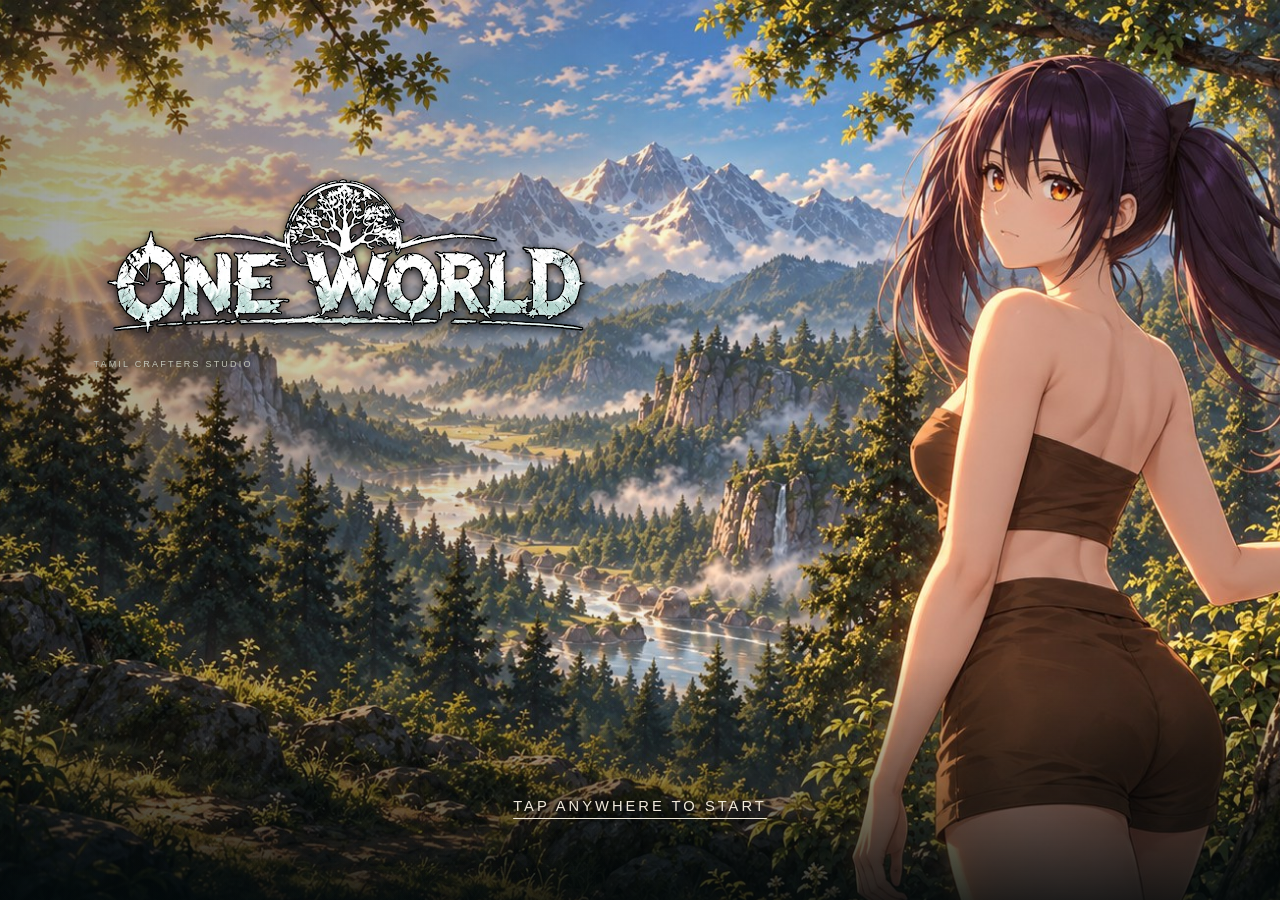
==== commit 33b26780: "Import audited One World 1.3.50 source" ====
--- a/web/index.html
+++ b/web/index.html
@@ -576,7 +576,7 @@
 #settingsContent .authorCompact nav{gap:4px;}
 }
 #menuMotionToggle{white-space:nowrap;box-sizing:border-box;justify-content:center;width:auto!important;min-width:0!important;max-width:130px!important;margin:0!important;position:absolute;right:max(24px,env(safe-area-inset-right));bottom:calc(max(24px,env(safe-area-inset-bottom)) + 56px);z-index:4;display:flex;align-items:center;gap:6px;padding:7px 9px;min-height:36px;border:1px solid #c8e0d580;border-radius:8px;background:#102820b8;color:#e5efe5;font:600 10px sans-serif;letter-spacing:.5px;touch-action:manipulation}#menuMotionToggle svg{width:17px;height:17px}#menuMotionToggle[aria-pressed="true"]{background:#49694ce8;border-color:#e0efb5}#start.choosing #menuMotionToggle{display:none}#lobbyBackdrop:before{animation:none!important;transform:none!important}#lobbyMist{animation:none!important;transform:none!important}
-</style>
+#betaFlightHud50{position:fixed;z-index:98;left:50%;top:12px;transform:translateX(-50%);display:flex;gap:8px;align-items:center;background:#10272de8;padding:8px;border:1px solid #bce3df88;border-radius:9px;font:10px sans-serif;color:#e5f4f4}#betaFlightHud50.hidden{display:none}#betaFlightHud50 button{min-height:44px;min-width:50px;background:#23434b;color:white;border:1px solid #accbc9;border-radius:6px;touch-action:none}body:not(.playing) #betaFlightHud50{display:none}</style>
 <style>/* Owner approved landscape startup framing, 2026-11-18 22:04 preview. */
 @media(orientation:landscape){
 #loading .loadingUnderlay{display:none!important}
@@ -593,9 +593,9 @@
 #worldLoading:after{background-position:center 12px!important}
 }
 </style><link rel="stylesheet" href="assets/ui/crafting48.css"><style>
-#motionLabel49{position:absolute;left:max(12px,env(safe-area-inset-left));bottom:max(5px,env(safe-area-inset-bottom));display:flex;align-items:center;gap:5px;min-height:36px;padding:8px 4px;font:10px sans-serif;color:#d7e3dccc;z-index:4;cursor:pointer;touch-action:manipulation}#menuMotionToggle{all:revert!important;appearance:auto!important;width:11px!important;height:11px!important;margin:0!important;cursor:pointer!important;accent-color:#d9e7dc!important}#start.choosing #motionLabel49{display:none}@media(orientation:portrait){#start:not(.choosing)>.foot{bottom:56px}}#editCharacter49{position:absolute;left:24px;top:166px;z-index:4;width:36px;min-width:36px;height:36px;padding:0!important;font-size:23px!important}#start.choosing #editCharacter49{display:none!important}.needsChoice49>label,.needsChoice49>select,.needsChoice49>.visualOptions,.needsChoice49>.selectOptions{visibility:hidden}#start.choosing #menuMotionToggle{display:none!important}#setupNote49{color:#f3deab}
+#motionLabel49{position:absolute;left:max(12px,env(safe-area-inset-left));bottom:max(5px,env(safe-area-inset-bottom));display:flex;align-items:center;gap:5px;min-height:36px;padding:8px 4px;font:10px sans-serif;color:#d7e3dccc;z-index:4;cursor:pointer;touch-action:manipulation}#menuMotionToggle{all:revert!important;appearance:auto!important;width:11px!important;height:11px!important;margin:0!important;cursor:pointer!important;accent-color:#d9e7dc!important}#start.choosing #motionLabel49{display:none}@media(orientation:portrait){#start:not(.choosing)>.foot{bottom:56px}}#editCharacter49{position:absolute;left:24px;top:166px;z-index:4;width:36px;min-width:36px;height:36px;padding:0!important;font-size:23px!important}#editCharacter49:disabled{opacity:.35;cursor:default}#start.choosing #editCharacter49{display:none!important}.needsChoice49>label,.needsChoice49>select,.needsChoice49>.visualOptions,.needsChoice49>.selectOptions{visibility:hidden}#start.choosing #menuMotionToggle{display:none!important}#setupNote49{color:#f3deab}
 @media(max-height:350px){#editCharacter49{left:24px;top:124px;width:30px;min-width:30px;height:30px}#setupNote49{font-size:10px!important;min-height:12px!important;margin:0!important}}
-</style><style>#start:not(.choosing)>#editCharacter49{position:absolute!important;left:24px!important;right:auto!important;top:162px!important;bottom:auto!important;width:32px!important;height:32px!important;min-width:32px!important;min-height:32px!important;max-width:32px!important;margin:0!important;padding:0!important;font:22px/1 sans-serif!important;display:block;border-radius:6px!important}</style></head>
+</style><style>#start:not(.choosing)>#editCharacter49{position:absolute!important;left:24px!important;right:auto!important;top:162px!important;bottom:auto!important;width:32px!important;height:32px!important;min-width:32px!important;min-height:32px!important;max-width:32px!important;margin:0!important;padding:0!important;font:22px/1 sans-serif!important;display:block;border-radius:6px!important}</style><style>#setupNote49{position:relative;z-index:1;flex-shrink:0;line-height:1.35;white-space:normal}#charControls.needsChoice49 #setupHint50{display:none}#setupHint50{clear:both;line-height:1.4;padding:4px 0 6px;min-height:14px;flex-shrink:0}#charControls{scroll-padding-bottom:16px}</style><style>#start:not(.choosing)>#editCharacter49.otherProfile50{width:auto!important;max-width:230px!important;min-width:32px!important;padding:0 9px!important;font:600 16px/1.3 sans-serif!important;overflow:hidden;text-overflow:ellipsis;white-space:nowrap}</style><style>#charSetup>#setupHint50{position:relative;z-index:1;align-self:flex-end;width:45%;max-width:440px;min-height:14px;flex:0 0 auto;margin:4px 4% 0 0!important;padding:2px 0;line-height:1.35;overflow-wrap:anywhere}@media(max-height:350px){#charSetup>#setupHint50{font-size:9px!important;margin-top:2px!important}}</style></head>
 <body><div id="healthNotice" role="status" aria-live="polite"></div><div id="weaponAim" aria-hidden="true"></div>
 <canvas id="c"></canvas>
 
@@ -645,14 +645,14 @@
 <div class="settingRow"><label for="setSens">Camera sensitivity <output id="setSensValue">1.0&#215;</output></label><input type="range" id="setSens" min="0.4" max="2" step="0.1" value="1"></div>
 <div class="settingsButtonRow"><button class="playbtn" id="controlsBtn">CUSTOMIZE LAYOUT</button><button class="playbtn secondary" id="controlsRecovery">RESET SAVED LAYOUT</button></div><p class="settingsNote">Move and resize gameplay controls here, safely from the menu or a paused world.</p></section>
 <section data-settings-page="survivor" class="hidden"><h4>SURVIVOR</h4><p class="settingsIntro">View your survivor and manage your current session.</p><div class="settingsButtonRow"><button class="playbtn" id="profileBtn">PROFILE</button><button class="playbtn secondary" id="sosBtn">SOS - UNSTUCK</button></div><p class="settingsNote">Use SOS only if your survivor is stuck in the terrain.</p></section>
-<section data-settings-page="audio" class="hidden"><h4>AUDIO</h4><p class="settingsIntro">Adjust music and game effects separately.</p><div class="settingRow"><label for="musicVolume">Background music <output id="musicVolumeValue"></output></label><input id="musicVolume" type="range" min="0" max="100" step="1"></div><div class="settingRow"><label for="sfxVolume">Sound effects <output id="sfxVolumeValue"></output></label><input id="sfxVolume" type="range" min="0" max="100" step="1"></div><p id="musicPlaybackStatus" class="settingsNote" role="status"></p><p class="settingsNote">Music continues through all pregame panels and stops on world entry. Your music volume is kept. Device media volume and output are controlled by Android.</p></section><section data-settings-page="profile" class="hidden"><h4>PROFILE</h4><p class="settingsIntro">View your survivor profile.</p><button class="playbtn" id="menuProfileBtn">PROFILE</button></section><section data-settings-page="help" class="hidden"><h4>HELP &amp; BETA</h4><p class="settingsIntro">Your forest survival guide.</p><div id="setHelp" style="font-size:11px;line-height:1.6;margin-top:12px;max-width:420px;color:#baccdb">Move: joystick / WASD. Auto-run: hold the joystick and drag up to show its lock target. Reach the target and release there to lock. Release anywhere else to stop. Touch the joystick again to stop auto-run. Hold and drag the eye to look without steering; release to return. Move joystick to stop. Shift on keyboard. Look: drag. Attack: right button / Space. Bag: B. Quick tools: 1-3.<br>Drink at the river. Approach a coloured gate, then open Map to travel. Sleep at your placed bedroll.<br>Beta: original lowpoly enemies and animals; visual quality and phone performance are still being tested.</div><div id="studioCredits" class="settingsNote"><h4>CREDITS</h4>Tamil Crafters Studio<br>Original game: Smiley, reused and modified with permission.<br>Models: VRoid Project + Quaternius (CC0). Textures: Poly Haven (CC0). Three.js (MIT).<br>Original menu music supplied by the app owner. Anime wallpaper illustrations prepared for this project.<br>Full third-party license and provenance notices are bundled with the game source.</div><button id="debugBtn" class="playbtn secondary">BETA DEBUG CONSOLE</button></section><section data-settings-page="about" class="hidden"><h4>ABOUT</h4><p id="updateCheckStatus" class="settingsNote" role="status"></p><button id="retryUpdateCheck" class="playbtn secondary" style="font-size:12px">SAVE &amp; RESTART TO CHECK UPDATE</button><h3 style="margin:18px 0 14px">AUTHORS</h3><article class="authorCompact"><header><img src="assets/ui/ppy-gaming-logo.jpg" alt="PPY Gaming logo"><h4>PPYGaming</h4></header><nav aria-label="Author links"><button type="button" id="authorStudioLink" aria-label="Open Website"><svg viewBox="0 0 24 24" width="16" height="16" style="vertical-align:-3px;margin-right:6px" aria-hidden="true"><circle cx="12" cy="12" r="9" fill="none" stroke="currentColor" stroke-width="1.5"/><ellipse cx="12" cy="12" rx="4" ry="9" fill="none" stroke="currentColor" stroke-width="1.5"/><path d="M3 12h18M5 7h14M5 17h14" fill="none" stroke="currentColor" stroke-width="1.3"/></svg><span>Website</span></button><button type="button" class="authorSocial" data-profile="0" aria-label="Open YouTube"><svg viewBox="0 0 24 24" width="24" height="24" aria-hidden="true" style="flex:none"><rect x="2" y="5" width="20" height="14" rx="4" fill="#f03"/><path d="m10 8 6 4-6 4z" fill="white"/></svg><span>YouTube</span></button><button type="button" class="authorSocial" data-profile="1" aria-label="Open Instagram"><svg viewBox="0 0 24 24" width="24" height="24" aria-hidden="true" style="flex:none"><rect x="3" y="3" width="18" height="18" rx="5" fill="none" stroke="#ef6ba8" stroke-width="2"/><circle cx="12" cy="12" r="4" fill="none" stroke="#ef6ba8" stroke-width="2"/><circle cx="17.5" cy="6.5" r="1" fill="#ef6ba8"/></svg><span>Instagram</span></button><button type="button" class="authorSocial" data-profile="2" aria-label="Open TikTok"><svg viewBox="0 0 24 24" width="24" height="24" aria-hidden="true" style="flex:none"><path d="M14 3v12a4 4 0 1 1-4-4v3a1.5 1.5 0 1 0 1.5 1.5V3h2.5c0 3 2 5 5 5v3c-2 0-4-1-5-2" fill="#62f3ee"/></svg><span>TikTok</span></button></nav></article><p class="settingsNote">Third-party licenses and asset credits are listed separately in Help &amp; Beta.</p></section>
+<section data-settings-page="audio" class="hidden"><h4>AUDIO</h4><p class="settingsIntro">Adjust music and game effects separately.</p><div class="settingRow"><label for="musicVolume">Background music <output id="musicVolumeValue"></output></label><input id="musicVolume" type="range" min="0" max="100" step="1"></div><div class="settingRow"><label for="sfxVolume">Sound effects <output id="sfxVolumeValue"></output></label><input id="sfxVolume" type="range" min="0" max="100" step="1"></div><p id="musicPlaybackStatus" class="settingsNote" role="status"></p><p class="settingsNote">Music continues through all pregame panels and stops on world entry. Your music volume is kept. Device media volume and output are controlled by Android.</p></section><section data-settings-page="profile" class="hidden"><h4>PROFILE</h4><p class="settingsIntro">View your survivor profile.</p><button class="playbtn" id="menuProfileBtn">PROFILE</button></section><section data-settings-page="help" class="hidden"><h4>HELP &amp; BETA</h4><p class="settingsIntro">Your forest survival guide.</p><div id="setHelp" style="font-size:11px;line-height:1.6;margin-top:12px;max-width:420px;color:#baccdb">Move: joystick / WASD. Auto-run: hold the joystick and drag up to show its lock target. Reach the target and release there to lock. Release anywhere else to stop. Touch the joystick again to stop auto-run. Hold and drag the eye to look without steering; release to return. Move joystick to stop. Shift on keyboard. Look: drag. Attack: right button / Space. Bag: B. Quick tools: 1-3.<br>Drink at the river. Approach a coloured gate, then open Map to travel. Sleep at your placed bedroll.<br>Beta: original lowpoly enemies and animals; visual quality and phone performance are still being tested.</div><div id="studioCredits" class="settingsNote"><h4>CREDITS</h4>Tamil Crafters Studio<br>Original game: Smiley, reused and modified with permission.<br>Models: VRoid Project + Quaternius (CC0). Textures: Poly Haven (CC0). Three.js (MIT).<br>Original menu music supplied by the app owner. Anime wallpaper illustrations prepared for this project.<br>Full third-party license and provenance notices are bundled with the game source.</div><div class="settingRow" id="betaFlightSetting50"><label>Beta inspection flight<small>Inspect the whole world without spending stamina or changing your saved location. Stop returns to where you started.</small></label><button class="playbtn secondary" id="betaFlightToggle50">START FLYING</button></div><button id="debugBtn" class="playbtn secondary">BETA DEBUG CONSOLE</button></section><section data-settings-page="about" class="hidden"><h4>ABOUT</h4><p id="updateCheckStatus" class="settingsNote" role="status"></p><button id="retryUpdateCheck" class="playbtn secondary" style="font-size:12px">SAVE &amp; RESTART TO CHECK UPDATE</button><h3 style="margin:18px 0 14px">AUTHORS</h3><article class="authorCompact"><header><img src="assets/ui/ppy-gaming-logo.jpg" alt="PPY Gaming logo"><h4>PPYGaming</h4></header><nav aria-label="Author links"><button type="button" id="authorStudioLink" aria-label="Open Website"><svg viewBox="0 0 24 24" width="16" height="16" style="vertical-align:-3px;margin-right:6px" aria-hidden="true"><circle cx="12" cy="12" r="9" fill="none" stroke="currentColor" stroke-width="1.5"/><ellipse cx="12" cy="12" rx="4" ry="9" fill="none" stroke="currentColor" stroke-width="1.5"/><path d="M3 12h18M5 7h14M5 17h14" fill="none" stroke="currentColor" stroke-width="1.3"/></svg><span>Website</span></button><button type="button" class="authorSocial" data-profile="0" aria-label="Open YouTube"><svg viewBox="0 0 24 24" width="24" height="24" aria-hidden="true" style="flex:none"><rect x="2" y="5" width="20" height="14" rx="4" fill="#f03"/><path d="m10 8 6 4-6 4z" fill="white"/></svg><span>YouTube</span></button><button type="button" class="authorSocial" data-profile="1" aria-label="Open Instagram"><svg viewBox="0 0 24 24" width="24" height="24" aria-hidden="true" style="flex:none"><rect x="3" y="3" width="18" height="18" rx="5" fill="none" stroke="#ef6ba8" stroke-width="2"/><circle cx="12" cy="12" r="4" fill="none" stroke="#ef6ba8" stroke-width="2"/><circle cx="17.5" cy="6.5" r="1" fill="#ef6ba8"/></svg><span>Instagram</span></button><button type="button" class="authorSocial" data-profile="2" aria-label="Open TikTok"><svg viewBox="0 0 24 24" width="24" height="24" aria-hidden="true" style="flex:none"><path d="M14 3v12a4 4 0 1 1-4-4v3a1.5 1.5 0 1 0 1.5 1.5V3h2.5c0 3 2 5 5 5v3c-2 0-4-1-5-2" fill="#62f3ee"/></svg><span>TikTok</span></button></nav></article><p class="settingsNote">Third-party licenses and asset credits are listed separately in Help &amp; Beta.</p></section>
 </div></div>
 <footer id="settingActions"><span>Changes are saved on this device.</span><button class="playbtn closebtn" id="saveLobby">SAVE &amp; LOBBY</button></footer>
-</div><div id="profileList49" class="panel hidden" style="z-index:60;width:min(360px,90vw);max-height:80vh;overflow:auto"></div><div id="profileBox" class="hidden" style="max-width:360px"><label>Survivor name</label><input id="profileName" maxlength="16" style="width:160px;padding:7px;background:#0b2b47;color:white;border:1px solid #6ea6ca"><button id="profileNameSave" style="padding:7px;background:#174c70;color:white;border:1px solid #75bce4">SAVE NAME</button><div id="profileStats" style="font-size:11px;line-height:1.6"></div></div><div id="confirmPanel" class="panel hidden"><h3 id="confirmTitle">ARE YOU SURE?</h3><div id="confirmMsg" style="font-size:14px;opacity:.85;margin:6px 0 4px"></div>
+</div><div id="profileBox" class="hidden" style="max-width:360px"><label>Survivor name</label><input id="profileName" maxlength="16" style="width:160px;padding:7px;background:#0b2b47;color:white;border:1px solid #6ea6ca"><button id="profileNameSave" style="padding:7px;background:#174c70;color:white;border:1px solid #75bce4">SAVE NAME</button><div id="profileStats" style="font-size:11px;line-height:1.6"></div></div><div id="confirmPanel" class="panel hidden"><h3 id="confirmTitle">ARE YOU SURE?</h3><div id="confirmMsg" style="font-size:14px;opacity:.85;margin:6px 0 4px"></div>
 <button class="playbtn closebtn" id="confirmYes" style="background:#a04434">YES, ERASE</button>
 <button class="playbtn closebtn" id="confirmNo">CANCEL</button></div>
 <button id="freeLookBtn" aria-label="Hold and drag to look around without steering"><svg viewBox="0 0 32 32" aria-hidden="true"><path d="M2 16s5-9 14-9 14 9 14 9-5 9-14 9S2 16 2 16Z"/><circle cx="16" cy="16" r="5"/></svg></button><div id="sprintBtn" role="presentation" aria-hidden="true"><svg viewBox="0 0 32 32" aria-hidden="true"><path d="m8 7 6 6 4 1 3 5 7 3v5H4v-7l3-5zM5 23h22M12 14l4 3m-6 0 4 3M2 8h5M1 12h4"/></svg></div><div id="sosNotice" class="hidden"></div><div id="toast"></div>
-<div id="flash"></div><aside id="betaDebug" class="hidden"><div class="debugHead">BETA DIAGNOSTICS <button id="debugClear">CLEAR</button><button id="debugClose">CLOSE</button></div><pre id="debugStats"></pre></aside>
+<div id="betaFlightHud50" class="hidden"><span>BETA FLIGHT</span><button id="flightDown50" aria-label="Fly down">DOWN</button><button id="flightUp50" aria-label="Fly up">UP</button><button id="flightExit50">RETURN</button></div><div id="flash"></div><aside id="betaDebug" class="hidden"><div class="debugHead">BETA DIAGNOSTICS <button id="debugClear">CLEAR</button><button id="debugClose">CLOSE</button></div><pre id="debugStats"></pre></aside>
 
 <div id="tapToStart" class="hidden" role="button" tabindex="0" aria-label="Tap anywhere to start One World"><h1 class="titleMark"><img class="ownerWordmark" src="assets/ui/one-world-owner-logo.png" alt="One World" draggable="false" width="512" height="188"></h1><p class="titleStudio">Tamil Crafters Studio</p><span id="tapStartBtn">Tap anywhere to start</span></div>
 <div id="studioIntro" aria-label="Tamil Craft Studio"><img src="assets/ui/tc-studio.png" alt="Tamil Craft Studio" draggable="false"></div>
@@ -683,8 +683,8 @@
     <label for="hairColor">Hair color</label><select id="hairColor"><option value="original">Original black</option><option value="#8a4526">Chestnut</option><option value="#e4c177">Honey blond</option><option value="#c0c5d8">Silver</option><option value="#546cc2">Blue</option></select>
     <label for="eyeColor">Eye color</label><select id="eyeColor"><option value="original">Original</option><option value="#547edf">Blue</option><option value="#3d8a62">Green</option><option value="#9c67c6">Violet</option><option value="#98653f">Brown</option></select>
     <label for="skinColor">Skin tone</label><select id="skinColor"><option value="original">Original</option><option value="#ffe7d8">Light warm</option><option value="#dba17b">Tan</option><option value="#a96846">Brown</option><option value="#77452f">Deep brown</option></select>
-    <div style="font-size:10px;color:#9faebb;margin-top:7px">Drag to rotate. Tap hair or eyes for a closer look.</div>
-    </div></div><button class="playbtn" id="beginBtn" style="margin-top:10px">DONE</button>
+    
+    </div></div><div id="setupHint50" style="font-size:10px;color:#9faebb;margin-top:7px">Drag to rotate. Tap hair or eyes for a closer look.</div><button class="playbtn" id="beginBtn" style="margin-top:10px">DONE</button>
   </div>
   <div class="keys">Joystick to run | knife, axe and torch to survive | bag button for items<br>WASD / arrows to run | Space to attack | B for bag</div>
   <div class="foot">Tamil Crafters Studio</div>
@@ -778,6 +778,7 @@
 import {wildlife} from './assets/lib/Wildlife.js';
 import * as THREE from 'three';
 import {warmRenderer} from './assets/lib/RendererWarmup.js';
+import {createDistantForest50} from './assets/lib/DistantForest50.js';
 import {referenceMutantAnimal} from './assets/lib/ReferenceMutantAnimal.js';
 import {buildWetlands} from './assets/lib/ReferenceWetlands.js';
 import {createReferenceHorizon} from './assets/lib/ReferenceHorizon.js';
@@ -796,7 +797,7 @@
 import { clone as skClone } from './assets/lib/SkeletonUtils.js';
 import { animeClips, applyAnimeColors, attachLeatherGarments, applyHairStyle, updateHairSway } from './assets/lib/AnimeCharacter.js';
 
-var BUILD_INFO={name:'1.3.49',code:null,native:false};
+var BUILD_INFO={name:'1.3.50',code:null,native:false};
 try{var nb=window.OneWorldNative;if(nb&&typeof nb.getBuildInfo==='function'){var bi=JSON.parse(nb.getBuildInfo());if(bi.package==='com.oneword.forest.beta'&&typeof bi.name==='string'&&/^\d+\.\d+\.\d+$/.test(bi.name)&&Number.isSafeInteger(bi.code)&&bi.code>0)BUILD_INFO={name:bi.name,code:bi.code,native:true};}}catch(e){}
 var DISPLAY_VERSION=BUILD_INFO.name+(BUILD_INFO.native?'':' preview');
 document.querySelector('#start .ver').textContent=DISPLAY_VERSION+' Beta - Work in progress';
@@ -1085,7 +1086,7 @@
 }
 if(referenceMode){A.tex.floor.wrapS=A.tex.floor.wrapT=THREE.RepeatWrapping;A.tex.floor.colorSpace=THREE.SRGBColorSpace;referenceEarthMaterial(terrainMatPlain);}
 function groundColor(x, z, y){
-  if(referenceMode){var s=referenceSample(x,z),b=s.biome,n=forestNoise(x,z);if(b==='swamp')return [.055+n*.05,.10+n*.07,.035+n*.04];if(b==='desert')return [.42+n*.045,.30+n*.035,.16+n*.025];if(y<.8||s.surface.sand>.3&&s.coastDistance<260&&b!=='swamp'&&b!=='volcanic')return [.43+n*.025,.36+n*.025,.245+n*.02];if(b==='snow'&&s.surface.snow<.27)return [.30+n*.13,.35+n*.13,.27+n*.1];if(b==='snow'){var rock=Math.sin(x*.043+z*.026)+Math.sin(x*.013-z*.031);return y>100&&rock>1.0?[.35+n*.12,.39+n*.12,.41+n*.12]:[.76+n*.12,.83+n*.1,.90+n*.08];}if(b==='volcanic')return [.20+n*.15,.15+n*.06,.13+n*.05];if(b==='desert')return [.31+n*.08,.19+n*.06,.075+n*.035];if(b==='swamp')return [.25+n*.1,.32+n*.1,.19+n*.08];if(y>70)return [.45,.48,.40];return [.16+n*.10,.205+n*.10,.10+n*.055];}
+  if(referenceMode){var s=referenceSample(x,z),b=s.biome,n=forestNoise(x,z);if(b==='swamp')return [.055+n*.05,.10+n*.07,.035+n*.04];if(b==='desert')return [.42+n*.045,.30+n*.035,.16+n*.025];if(y<.8||s.surface.sand>.3&&s.coastDistance<260&&b!=='swamp'&&b!=='volcanic')return [.43+n*.025,.36+n*.025,.245+n*.02];if(b==='snow'&&y<28&&s.surface.snow<.27)return [.30+n*.13,.35+n*.13,.27+n*.1];if(b==='snow'){var slope50=Math.hypot(referenceHeight(x+6,z)-referenceHeight(x-6,z),referenceHeight(x,z+6)-referenceHeight(x,z-6))/12;if(slope50>.7&&y>80)return [.23+n*.10,.27+n*.10,.29+n*.10];var rock=Math.sin(x*.043+z*.026)+Math.sin(x*.013-z*.031);return y>100&&rock>1.0?[.35+n*.12,.39+n*.12,.41+n*.12]:[.76+n*.12,.83+n*.1,.90+n*.08];}if(b==='volcanic')return [.20+n*.15,.15+n*.06,.13+n*.05];if(b==='desert')return [.31+n*.08,.19+n*.06,.075+n*.035];if(b==='swamp')return [.25+n*.1,.32+n*.1,.19+n*.08];if(y>70)return [.45,.48,.40];return [.16+n*.10,.205+n*.10,.10+n*.055];}
 
   if(z < 2700 && z > -6500 && riverDist(x, z) < 44 && y < riverBedY(z) + 0.9) return [0.58, 0.51, 0.39]; // wet riverbed
   if(y < 0.7) return [0.86, 0.78, 0.55];                       // sand / beach / seabed
@@ -1139,6 +1140,7 @@
 var referenceHorizon=referenceMode?await createReferenceHorizon(scene,referenceHeight,groundColor,window.oneworldYieldPaint):null;
 if(referenceMode){referenceEarthMaterial(referenceHorizon.mesh.material);camera.near=.3;camera.far=18000;camera.updateProjectionMatrix();}
 var shoreDetail=referenceMode?applyShoreDetail(THREE,water,referenceHorizon,A.models.rocks.scene):null;
+var distantForest50=referenceMode?await createDistantForest50(scene,referenceSample,(x,z)=>referenceHorizon.smoothHeight(x,z),window.oneworldYieldPaint):null;
 var chunks = {};
 function chunkKey(cx, cz){ return cx + ',' + cz; }
 function buildChunk(cx, cz){
@@ -1186,7 +1188,7 @@
     if(beacons&&beacons.some(function(b){return Math.hypot(x-b.x,z-b.z)<25;}))continue;
     if(referenceMode&&referenceSurface(x,z).sand>.24)continue;
     if(forestScore(x, z) < (referenceMode?.22:.15)) continue;
-    var y = groundY(x,z);if(y<(referenceMode&&bio==='swamp'?.12:1.2))continue;if(referenceMode&&bio==='volcanic'&&y>85)continue;
+    var y = groundY(x,z);if(y<(referenceMode&&bio==='swamp'?.12:1.2))continue;if(referenceMode&&bio==='volcanic'&&y>85)continue;if(referenceMode&&bio==='snow'&&y>210)continue;
     if(groundSlope(x, z) > 1.2) continue;
     var hero = (referenceMode||near) && hash3(cx, cz, i*7+6) < (referenceMode?.06:.15);
     var k = bio === 'snow' ? 'PF' : (hero ? 'NH' : (i % 2 === 0 ? 'NF' : 'PF'));
@@ -1758,9 +1760,21 @@
 
 await startupStage(80,'Preparing saved settings');
 // ---------- settings (persisted), inventory, world save ----------
+var upgradeBackup50=true;
+try{if(!localStorage.getItem('oneworld-pre1350-backup-v1')){var b50={version:'pre-1.3.50',created:Date.now(),entries:{}};Object.keys(localStorage).filter(k=>/^oneword-save|^oneworld-profiles/.test(k)).forEach(k=>b50.entries[k]=localStorage.getItem(k));localStorage.setItem('oneworld-pre1350-backup-v1',JSON.stringify(b50));}}catch(e){upgradeBackup50=false;window.__errors.push('Pre-update save backup unavailable; saving is paused until storage is available.');}
 var SET_KEY = 'oneword-settings-v1', SAVE_KEY = referenceMode?REFERENCE_WORLD.saveKey:'oneword-save-v1';
 var settings = { quality: 'low', sens: 1 }; // Fresh installs start with the existing lighter preset; saved graphics choices win.
 try { var sraw = localStorage.getItem(SET_KEY); if(sraw){ var sp = JSON.parse(sraw); if(sp && sp.quality) settings = sp; } } catch(e){}
+var betaBuild50=!BUILD_INFO.native||JSON.parse(window.OneWorldNative.getBuildInfo()).package==='com.oneword.forest.beta';
+var betaFlight50={active:false,y:0,vertical:0,anchor:null};
+function setBetaFlight50(on){
+ if(!betaBuild50||!running||P.dead)return false;
+ if(!!on===betaFlight50.active)return true;
+ resetMovementInput();
+ if(on){betaFlight50.anchor={x:P.x,z:P.z};betaFlight50.y=Math.max(surfaceY(P.x,P.z)+180,220);betaFlight50.active=true;cameraPitch=.72;swimming=false;}
+ else{P.x=betaFlight50.anchor.x;P.z=betaFlight50.anchor.z;betaFlight50.active=false;betaFlight50.vertical=0;player.position.set(P.x,referenceBodyGround(P.x,P.z),P.z);ensureChunks();}
+ document.getElementById('betaFlightHud50').classList.toggle('hidden',!betaFlight50.active);document.getElementById('betaFlightToggle50').textContent=betaFlight50.active?'STOP & RETURN':'START FLYING';return true;
+}
 var appliedQuality=null,appliedShadows=null,appliedFancy=null;
 function fancyLeaves(){return settings.fancyLeaves==='on'||settings.fancyLeaves!=='off'&&settings.fancyLeaves!=='on'&&settings.quality!=='low';}
 function applySettings(){
@@ -2256,9 +2270,10 @@
 
 function saveGame(){
   if(!running || P.dead) return true;
+  if(!upgradeBackup50)return false;
   try{var data=JSON.stringify(worldSnapshot());if(data!==localStorage.getItem(SAVE_KEY))localStorage.setItem(SAVE_KEY,data);return true;}catch(e){return false;}
 }
-function worldSnapshot(){ return { world:activeWorldId, resourceLayout:referenceMode?referenceResourceLayout:undefined, referenceElapsed:referenceElapsed,referenceLootTaken:referenceLootTaken,deathPending:!!respawnRequired, v:3,stations48:stationStore,stationPlaced48:stationPlaced,stationSerial48:stationSerial,progress:progress,legacyTools:legacyTools, weatherClock:weatherClock, x: P.x, z: P.z, rotY: P.rotY, hp: P.hp, wolvesDefeated: wolvesDefeated, dayT: dayT, cameraYaw: cameraYaw, inv: inv, marks: userMarks, bed: bedPos, campfire: campfirePos, equipped: equipped, chopped: Object.keys(choppedTrees), mined: Object.keys(minedNodes), bushes: Object.keys(harvestedBushes), char: charKind, look:charLook, pname: playerName, armor: armorName, stam: P.stam, food: P.food, water:P.water, quickSlots:quickSlots, temp: P.temp };
+function worldSnapshot(){ return { world:activeWorldId, resourceLayout:referenceMode?referenceResourceLayout:undefined, referenceElapsed:referenceElapsed,referenceLootTaken:referenceLootTaken,deathPending:!!respawnRequired, v:3,stations48:stationStore,stationPlaced48:stationPlaced,stationSerial48:stationSerial,progress:progress,legacyTools:legacyTools, weatherClock:weatherClock, x: betaFlight50.active?betaFlight50.anchor.x:P.x, z: betaFlight50.active?betaFlight50.anchor.z:P.z, rotY: P.rotY, hp: P.hp, wolvesDefeated: wolvesDefeated, dayT: dayT, cameraYaw: cameraYaw, inv: inv, marks: userMarks, bed: bedPos, campfire: campfirePos, equipped: equipped, chopped: Object.keys(choppedTrees), mined: Object.keys(minedNodes), bushes: Object.keys(harvestedBushes), char: charKind, look:charLook, pname: playerName, armor: armorName, stam: P.stam, food: P.food, water:P.water, quickSlots:quickSlots, temp: P.temp };
 }
 function loadSave(){ try{ var s = localStorage.getItem(SAVE_KEY),data=s?JSON.parse(s):null;return data&&(!data.world||data.world===activeWorldId)?data:null; }catch(e){ return null; } }
 function clearSave(){ try{ localStorage.removeItem(SAVE_KEY); }catch(e){} }
@@ -2595,6 +2610,7 @@
 function drawHearts(){drawVitals();}
 
 function tryAttack(){
+ if(betaFlight50.active)return;
   if(paused || !running || P.dead) return;
   if(now - P.atkT < P.atkCd) return;
   P.atkT=now;slashT=0;sfx('hit');betaLog('Attack: '+equipped);
@@ -2798,6 +2814,11 @@
 
 document.getElementById('sosBtn').onclick=startSos;
 document.addEventListener('visibilitychange',function(){if(document.hidden&&sosPending)cancelSos('SOS cancelled');});
+document.getElementById('betaFlightSetting50').classList.toggle('hidden',!betaBuild50);
+document.getElementById('betaFlightToggle50').onclick=function(){if(!running){toast('Enter the world first, then open Help & Beta.');return;}setBetaFlight50(!betaFlight50.active);if(betaFlight50.active)closeSettings();};
+document.getElementById('flightExit50').onclick=()=>setBetaFlight50(false);
+for(const [id,dir]of [['flightUp50',1],['flightDown50',-1]]){const el=document.getElementById(id);el.addEventListener('pointerdown',e=>{e.preventDefault();el.setPointerCapture(e.pointerId);betaFlight50.vertical=dir;});for(const event of ['pointerup','pointercancel','lostpointercapture'])el.addEventListener(event,()=>betaFlight50.vertical=0);}
+window.addEventListener('blur',()=>betaFlight50.vertical=0);
 document.getElementById('debugBtn').onclick=function(){document.getElementById('setPanel').classList.add('hidden');document.getElementById('betaDebug').classList.remove('hidden');updatePause();resetMovementInput();betaLog('Diagnostics opened');renderBetaDebug();};
 document.getElementById('debugClose').onclick=function(){document.getElementById('betaDebug').classList.add('hidden');openSettings();};
 document.getElementById('debugClear').onclick=function(){betaEvents.length=0;window.__errors.length=0;renderBetaDebug();};
@@ -2843,11 +2864,12 @@
   eagles2.forEach(function(e){ e.mesh.userData.anim.mixer.update(dt); });
 
   if(running){
+    if(distantForest50)distantForest50.update(P.x,P.z);
     dayT = (dayT + dt/CYCLE) % 1;
     if(referenceSites){referenceElapsed+=dt;referenceSites.update(P.x,P.z);referenceSites.lootState(referenceElapsed,referenceLootTaken);var gather=nearestGatherTarget();var gb=document.getElementById('lootCollect');gb.classList.toggle('available',!P.dead&&!!gather);if(gather){var ar=document.getElementById('atk').getBoundingClientRect();gb.style.left=Math.max(8,Math.min(innerWidth-56,ar.left-58))+'px';gb.style.top=Math.max(8,Math.min(innerHeight-56,ar.top+ar.height/2-24))+'px';}}
 
     // --- survival stats ---
-    if(!P.dead){
+    if(!P.dead&&!betaFlight50.active){
       if(P.speed > 0){ P.stam = Math.max(0, P.stam - 5*dt); } else { P.stam = Math.min(maxStamina(),P.stam+12*dt); }
       P.water=Math.max(0,P.water-dt*(P.speed>0?100/1100:100/1600)*Math.pow(.985,progress.spent.water));
       var drinkable=waterInfo(P.x,P.z);if(drinkable.depth>0)P.water=100;document.getElementById('drinkBtn').style.display='none';
@@ -2882,16 +2904,17 @@
     var mx = fs*inF + rs*inR, mz = fc*inF + rc*inR;
     if(autoRun){autoRunHeading=movementViewYaw()+Math.PI;mx=Math.sin(autoRunHeading);mz=Math.cos(autoRunHeading);ml=1;}
     var localWater=waterInfo(P.x,P.z);
-    swimming=localWater.depth>(swimming?.9:1.15);
+    swimming=!betaFlight50.active&&localWater.depth>(swimming?.9:1.15);
     if(swimming!==wasSwimming){sfx('water');wasSwimming=swimming;}
-    P.speed = ml > 0.08 ? (swimming ? 2.7 : ((sprintOn||keys['ShiftLeft']||keys['ShiftRight'])&&P.stam>.5?7:3.2)) : 0;
+    P.speed = ml > 0.08 ? (betaFlight50.active?90:swimming ? 2.7 : ((sprintOn||keys['ShiftLeft']||keys['ShiftRight'])&&P.stam>.5?7:3.2)) : 0;
     if(!P.dead && P.speed > 0){
       var ppx = P.x, ppz = P.z;
       P.x += mx * P.speed * dt; P.z += mz * P.speed * dt;
       if(referenceMode?(Math.abs(P.x)>REFERENCE_WORLD.halfWidth+180||Math.abs(P.z)>REFERENCE_WORLD.halfHeight+180):Math.hypot(P.x,P.z)>ISLAND_R+180){P.x=ppx;P.z=ppz;} // bounded ocean swimming margin
-      var pc=collideXZ(P.x,P.z,.45);
+      if(!betaFlight50.active){var pc=collideXZ(P.x,P.z,.45);
       if(solidFree(pc[0],pc[1],.45)){P.x=pc[0];P.z=pc[1];}else{P.x=ppx;P.z=ppz;}
       if(referenceMode&&!swimming){var dy=referenceBodyGround(P.x,P.z)-referenceBodyGround(ppx,ppz),dist=Math.hypot(P.x-ppx,P.z-ppz);if(dy>Math.max(.22,dist*1.1)){P.x=ppx;P.z=ppz;}}
+      }
       if(Math.hypot(P.x-ppx,P.z-ppz)<.001)P.speed=0;
       var targetRot = Math.atan2(mx, mz), dr = targetRot - P.rotY;
       while(dr > Math.PI) dr -= Math.PI*2; while(dr < -Math.PI) dr += Math.PI*2;
@@ -2899,22 +2922,24 @@
       P.walk += dt * 11;
     } else { P.walk += dt * 2; }
 
-    if(P.speed>0&&!P.dead){stepSoundT-=dt;if(stepSoundT<=0){sfx(swimming?'water':'step');stepSoundT=swimming?.8:P.speed>4.5?.32:.52;}}else stepSoundT=0;
+    if(P.speed>0&&!P.dead&&!betaFlight50.active){stepSoundT-=dt;if(stepSoundT<=0){sfx(swimming?'water':'step');stepSoundT=swimming?.8:P.speed>4.5?.32:.52;}}else stepSoundT=0;
     if(P.stam<24&&!P.dead){breathSoundT-=dt;if(breathSoundT<=0){sfx('breath');breathSoundT=1.5;}}
     // player animation state
     var atkAnim = Math.min(1, (now - P.atkT)/0.32);
     if(P.dead){ playAnim(pAnim, 'Death', 0.2, true); }
     else if(atkAnim < 1){ /* Slash once, triggered in tryAttack */ }
+    else if(betaFlight50.active){playAnim(pAnim,'Idle',.2);}
     else if(swimming){ playAnim(pAnim, P.speed>.08?'Swim':'Float', 0.25); }
     else if(P.speed > 0){ playAnim(pAnim, Math.hypot(mx,mz)*P.speed<4.5?'Walk':'Run', 0.15); }
     else { playAnim(pAnim, 'Idle', 0.2); }
 
     localWater=waterInfo(P.x,P.z);
-    swimming=localWater.depth>(swimming?.9:1.15);
+    swimming=!betaFlight50.active&&localWater.depth>(swimming?.9:1.15);
     var swimMove=P.speed>.08;
     charRoot.userData.swimMotion=THREE.MathUtils.lerp(charRoot.userData.swimMotion||0,swimming&&swimMove?1:0,Math.min(1,8*dt));
     var swimRootY=THREE.MathUtils.lerp(-1.28,-.35,charRoot.userData.swimMotion);
-    var gy = swimming ? localWater.surface+swimRootY : referenceMode?referenceBodyGround(P.x,P.z):surfaceY(P.x,P.z);
+    if(betaFlight50.active){var fv=betaFlight50.vertical+(keys['KeyE']?1:0)-(keys['KeyQ']?1:0);betaFlight50.y=Math.max(surfaceY(P.x,P.z)+70,Math.min(1400,betaFlight50.y+fv*70*dt));}
+    var gy = betaFlight50.active?betaFlight50.y:swimming ? localWater.surface+swimRootY : referenceMode?referenceBodyGround(P.x,P.z):surfaceY(P.x,P.z);
     var sw = P.speed > 0 ? Math.sin(P.walk) : 0, idle = Math.sin(P.walk*0.5)*0.05;
     player.position.set(P.x, gy + (swimming?0:Math.abs(sw)*0.018 + (P.speed>0?0:idle*0.4)), P.z);
     player.rotation.y = P.rotY;
@@ -2924,7 +2949,7 @@
       charRoot.userData.swimHead.getWorldPosition(swimHeadPoint);
       player.position.y+=localWater.surface+THREE.MathUtils.lerp(.24,.08,charRoot.userData.swimMotion)-swimHeadPoint.y;
     }
-    supportSurvivorSoles();
+    if(!betaFlight50.active)supportSurvivorSoles();
     pShadow.visible=false;
     pShadow.position.set(P.x, gy + 0.04, P.z);
     if(P.invuln > 0)P.invuln-=dt;
@@ -3073,7 +3098,7 @@
         w.t += dt; anim = 'Attack';
         if(w.t < 0.3){ /* windup */ }
         else if(w.t < 0.48){ w.x += dx/Math.max(dd,0.001)*10*dt; w.z += dz/Math.max(dd,0.001)*10*dt; spd = 6;
-          if(dd < 2.0 && P.invuln <= 0 && !P.dead){
+          if(dd < 2.0 && P.invuln <= 0 && !P.dead&&!betaFlight50.active){
             if(armorBlocks()){ P.invuln = 1.0; sfx('hit'); toast('Armor blocked!'); }
             else {
               P.hp--; P.invuln = 1.0; sfx('hurt'); drawHearts();
@@ -3154,7 +3179,7 @@
             else { var wa = rand(0, Math.PI*2), wr = rand(3, 10); c.tx = c.x + Math.cos(wa)*wr; c.tz = c.z + Math.sin(wa)*wr; } }
           var wx = c.tx - c.x, wz = c.tz - c.z, wl = Math.hypot(wx, wz);
           if(wl > 0.5){ c.x += wx/wl*cfg.speed*dt; c.z += wz/wl*cfg.speed*dt; c.mesh.rotation.y = Math.atan2(wx, wz); anim = cfg.anims.walk; }
-          if(!P.dead && dd < cfg.aggro) c.state = 'chase';
+          if(!betaFlight50.active&&!P.dead && dd < cfg.aggro) c.state = 'chase';
         } else if(c.state === 'chase'){
           if(P.dead){ c.state = 'wander'; }
           else if(dd > cfg.atkRange){ c.x += dx/dd*cfg.chase*dt; c.z += dz/dd*cfg.chase*dt; c.mesh.rotation.y = Math.atan2(dx, dz); anim = cfg.anims.run || cfg.anims.walk; }
@@ -3164,7 +3189,7 @@
           if(dd > cfg.aggro*1.6) c.state = 'wander';
         }
         if(c.pendingDmg && now >= c.pendingDmg){ c.pendingDmg = 0;
-          if(dd < cfg.atkRange + 0.5 && P.invuln <= 0 && !P.dead){
+          if(dd < cfg.atkRange + 0.5 && P.invuln <= 0 && !P.dead&&!betaFlight50.active){
             if(armorBlocks()){ P.invuln = 1.0; sfx('hit'); toast('Armor blocked!'); }
             else {
               P.hp -= cfg.dmg; P.invuln = 1.0; sfx('hurt'); drawHearts();
@@ -3234,8 +3259,8 @@
     // Continuous target-centred orbit. Ground contact slides the endpoint along
     // the surface instead of switching aim or replacing the orbit with a high view.
     // Back/strafe are camera-relative: recentering here creates a turn loop.
-    if(P.speed>.08&&!P.dead&&!autoRun&&lookPointerId===null&&!freeLookActive&&!freeLookReturning&&inF>.5&&Math.abs(inR)<.08){var behind=P.rotY-Math.PI,turn=behind-cameraYaw;while(turn>Math.PI)turn-=Math.PI*2;while(turn< -Math.PI)turn+=Math.PI*2;cameraYaw+=turn*(1-Math.exp(-dt*7));}
-    entryCameraT=Math.max(0,entryCameraT-dt);var camDist=(5+4*entryCameraT/1.2)*camZoom,targetY=swimming?localWater.surface+.05:gy+1.15,camTarget=new THREE.Vector3(P.x,targetY,P.z);
+    if(!betaFlight50.active&&P.speed>.08&&!P.dead&&!autoRun&&lookPointerId===null&&!freeLookActive&&!freeLookReturning&&inF>.5&&Math.abs(inR)<.08){var behind=P.rotY-Math.PI,turn=behind-cameraYaw;while(turn>Math.PI)turn-=Math.PI*2;while(turn< -Math.PI)turn+=Math.PI*2;cameraYaw+=turn*(1-Math.exp(-dt*7));}
+    entryCameraT=Math.max(0,entryCameraT-dt);var camDist=betaFlight50.active?80:(5+4*entryCameraT/1.2)*camZoom,targetY=swimming?localWater.surface+.05:gy+1.15,camTarget=new THREE.Vector3(P.x,targetY,P.z);
     var cx=P.x+Math.sin(cameraYaw)*Math.cos(cameraPitch)*camDist;
     var cz=P.z+Math.cos(cameraYaw)*Math.cos(cameraPitch)*camDist;
     var cy=targetY+Math.sin(cameraPitch)*camDist;
@@ -3466,7 +3491,7 @@
   document.getElementById('charSetup').classList.remove('hidden');
   document.getElementById('start').classList.add('choosing');
   var ni = document.getElementById('nameInput'); ni.value = playerName || '';
-  if(required){setupKind=null;document.getElementById('nameInput').value='';document.querySelectorAll('#pickBoy,#pickGirl').forEach(b=>b.classList.remove('on'));document.getElementById('charPreview').style.visibility='hidden';document.getElementById('zoomActions').style.visibility='hidden';document.getElementById('charControls').classList.add('needsChoice49');}else{pickCharCard(charKind || 'boy');}
+  document.getElementById('nameInput').value='';pickCharCard('boy');
   // Do not force mobile keyboard over the live preview.
 }
 function pickCharCard(k){
@@ -3488,7 +3513,7 @@
   if(!setupConfirmed49||!['boy','girl'].includes(setupKind)){note.textContent='Choose Boy or Girl.';return;}
   if(!nm){note.textContent='Enter your survivor name.';return;}
   var chosen={v:1,confirmed:true,name:nm,kind:setupKind,look:JSON.parse(JSON.stringify(charLook))};
-  var savedProfile=saveProfile49(chosen);if(!savedProfile){note.textContent='Could not save. Free device storage and try again. Your previous character is unchanged.';return;}
+  var savedProfile=saveProfile49(chosen);if(!savedProfile){if(!note.textContent)note.textContent='Could not save. Free device storage and try again. Your previous character is unchanged.';return;}
   useProfile49(savedProfile);creatingProfile49=false;setupRequired49=false;setupPreviousLook=null;buildPlayerChar(savedProfile.kind);setupToLobby();lobbyPreviewStamp='';renderLobbyPreview(.016,true);
 });
 document.getElementById('worldChooser').remove();
@@ -3604,6 +3629,7 @@
 document.getElementById('setSens').addEventListener('input',updateSensitivityLabel);
 document.getElementById('settingsNav').addEventListener('keydown',function(e){if(!['ArrowDown','ArrowUp','Home','End'].includes(e.key))return;e.preventDefault();var b=Array.from(this.querySelectorAll('button')).filter(function(e){return !e.classList.contains('hidden');}),i=b.indexOf(document.activeElement);i=e.key==='Home'?0:e.key==='End'?b.length-1:(i+(e.key==='ArrowDown'?1:-1)+b.length)%b.length;b[i].focus();if(b[i].dataset.settingsTab)b[i].click();});
 function openSettings(){
+ betaFlight50.vertical=0;
  document.getElementById('quitLobbyBtn').style.display='';
  document.querySelector('[data-settings-tab=survivor]').classList.toggle('hidden',!running);
  document.querySelector('[data-settings-tab=profile]').classList.toggle('hidden',running);
@@ -3628,7 +3654,7 @@
 document.getElementById('menuProfileBtn').onclick=function(){document.getElementById('profileBtn').click();};
 document.getElementById('quitLobbyBtn').addEventListener('click',requestGameClose);
 document.getElementById('setClose').addEventListener('click', closeSettings);
- document.getElementById('saveLobby').onclick=function(){betaLog('Save and lobby clicked');if(!running){closeSettings();return;}if(!saveGame()){toast('Could not save. Stay here and free device storage.');return;}closeSettings();running=false;document.body.classList.remove('playing');var lobby=document.getElementById('start');lobby.classList.remove('hidden','choosing');document.getElementById('charSetup').classList.add('hidden');document.getElementById('playBtn').textContent='CONTINUE';document.getElementById('newGameBtn').style.display='inline-block';menuMusicWorld(false);};
+ document.getElementById('saveLobby').onclick=function(){if(betaFlight50.active)setBetaFlight50(false);betaLog('Save and lobby clicked');if(!running){closeSettings();return;}if(!saveGame()){toast('Could not save. Stay here and free device storage.');return;}closeSettings();running=false;document.body.classList.remove('playing');var lobby=document.getElementById('start');lobby.classList.remove('hidden','choosing');document.getElementById('charSetup').classList.add('hidden');document.getElementById('playBtn').textContent='CONTINUE';document.getElementById('newGameBtn').style.display='inline-block';menuMusicWorld(false);};
 document.getElementById('setSens').addEventListener('input', function(){ settings.sens = parseFloat(this.value) || 1; persistSettings(); });
 document.getElementById('setShadows').addEventListener('change',function(){settings.shadows=this.value;persistSettings();applySettings();});
 document.getElementById('setFancyLeaves').addEventListener('change',function(){settings.fancyLeaves=this.value;persistSettings();applySettings();});
@@ -3659,12 +3685,14 @@
 function readRegistry49(){var raw=localStorage.getItem(PROFILE_KEY49);if(!raw)return null;var r=JSON.parse(raw);if(!validRegistry49(r))throw Error('Saved profile list could not be read. No saved worlds changed.');return r;}
 function writeRegistry49(r){try{if(!validRegistry49(r))return false;localStorage.setItem(PROFILE_KEY49,JSON.stringify(r));return true;}catch(e){return false;}}
 function useProfile49(p){localProfile49=p;playerName=p.name;charKind=p.kind;charLook=JSON.parse(JSON.stringify(p.look));SAVE_KEY=p.id==='legacy'?baseSaveKey49:baseSaveKey49+'-profile-'+p.id;lobbySaveCache={key:null,raw:null,value:null};lobbyPreviewStamp='';}
-function saveProfile49(p){try{var r=profileRegistry49?JSON.parse(JSON.stringify(profileRegistry49)):{v:1,active:null,next:1,profiles:[]};var id='p'+r.next;while(r.profiles.some(p=>p.id===id)||Object.keys(localStorage).some(k=>k==='oneword-save-v1-profile-'+id||k==='oneword-save-reference-island-v1-profile-'+id||k.startsWith('oneword-save-v1-profile-'+id+'-')||k.startsWith('oneword-save-reference-island-v1-profile-'+id+'-'))){r.next++;id='p'+r.next;}var chosen={id:id,name:p.name,kind:p.kind,look:p.look};r.next++;r.profiles.push(chosen);r.active=id;if(!writeRegistry49(r))return null;profileRegistry49=r;return chosen;}catch(e){return null;}}
-function showProfileList49(){if(running||joiningWorld)return;var panel=document.getElementById('profileList49');panel.replaceChildren();var title=document.createElement('h3');title.textContent='CHOOSE PROFILE';panel.appendChild(title);for(var p of profileRegistry49?.profiles||[]){var b=document.createElement('button');b.className='playbtn closebtn';b.textContent=p.name+(p.id===profileRegistry49.active?' · Current':'');b.dataset.profile49=p.id;b.onclick=function(){var id=this.dataset.profile49,r=JSON.parse(JSON.stringify(profileRegistry49));r.active=id;if(!writeRegistry49(r)){toast('Could not save profile choice. No worlds changed.');return;}profileRegistry49=r;useProfile49(r.profiles.find(x=>x.id===id));panel.classList.add('hidden');renderLobbyPreview(.016,true);};panel.appendChild(b);}var close=document.createElement('button');close.className='playbtn closebtn';close.textContent='CLOSE';close.onclick=()=>panel.classList.add('hidden');panel.appendChild(close);panel.classList.remove('hidden');}
+function profileLimitReached50(){return !!(profileRegistry49&&profileRegistry49.profiles.length>=2);}
+function updateProfileLimit50(){var b=document.getElementById('editCharacter49'),r=profileRegistry49,others=r&&r.profiles.length>1?[r.profiles[(r.profiles.findIndex(p=>p.id===r.active)+1)%r.profiles.length]]:[];b.disabled=false;b.classList.toggle('otherProfile50',others.length>0);b.textContent=others.length?others[0].name:'+';b.title=others.length?'Switch to '+others[0].name:'Create another local profile';b.setAttribute('aria-label',b.title);}
+function saveProfile49(p){try{var latest=readRegistry49()||profileRegistry49;var r=latest?JSON.parse(JSON.stringify(latest)):{v:1,active:null,next:1,profiles:[]};if(r.profiles.length>=2){document.getElementById('setupNote49').textContent='Maximum 2 profiles. Existing profiles and saved worlds are kept.';return null;}var id='p'+r.next;while(r.profiles.some(p=>p.id===id)||Object.keys(localStorage).some(k=>k==='oneword-save-v1-profile-'+id||k==='oneword-save-reference-island-v1-profile-'+id||k.startsWith('oneword-save-v1-profile-'+id+'-')||k.startsWith('oneword-save-reference-island-v1-profile-'+id+'-'))){r.next++;id='p'+r.next;}var chosen={id:id,name:p.name,kind:p.kind,look:p.look};r.next++;r.profiles.push(chosen);r.active=id;if(!writeRegistry49(r))return null;profileRegistry49=r;return chosen;}catch(e){return null;}}
+function showProfileList49(){if(running||joiningWorld||!profileRegistry49)return;var r=JSON.parse(JSON.stringify(profileRegistry49)),i=r.profiles.findIndex(p=>p.id===r.active);if(r.profiles.length<2)return;r.active=r.profiles[(i+1)%r.profiles.length].id;if(!writeRegistry49(r)){toast('Could not save profile choice. No worlds changed.');return;}profileRegistry49=r;useProfile49(r.profiles.find(p=>p.id===r.active));updateProfileLimit50();renderLobbyPreview(.016,true);}
 window.oneworldEnterTitle=function(){betaLog('Title route requested; running='+!!running);if(running||joiningWorld){betaLog('Ignored title route while world active');return;}try{profileRegistry49=readRegistry49();if(!profileRegistry49){var legacy=legacyProfile49();if(legacy)profileRegistry49={v:1,active:'legacy',next:1,profiles:[legacy]};}if(profileRegistry49){var p=profileRegistry49.profiles.find(p=>p.id===profileRegistry49.active);useProfile49(p);setupRequired49=false;setupToLobby();document.getElementById('start').classList.remove('hidden');renderLobbyPreview(.016,true);window.oneworldTrace('menu-visible');}else{creatingProfile49=true;showCharSetup(true);document.getElementById('start').classList.remove('hidden');window.oneworldTrace('first-character-visible');}}catch(e){document.getElementById('start').classList.remove('hidden');showCharSetup(true);document.getElementById('setupNote49').textContent=e.message;document.getElementById('beginBtn').disabled=true;}};
-document.getElementById('editCharacter49').onclick=function(){creatingProfile49=true;showCharSetup(false);setupConfirmed49=false;setupKind=null;document.getElementById('nameInput').value='';document.querySelectorAll('#pickBoy,#pickGirl').forEach(b=>b.classList.remove('on'));document.getElementById('charPreview').style.visibility='hidden';document.getElementById('zoomActions').style.visibility='hidden';document.getElementById('charControls').classList.add('needsChoice49');};
-
-function setupToLobby(){if(setupRequired49){document.getElementById('setupNote49').textContent='Choose a character and name to continue.';return;}creatingProfile49=false;document.getElementById('charPreview').style.visibility='';document.getElementById('zoomActions').style.visibility='';document.getElementById('editCharacter49').style.display='';lobbyPreviewStamp='';document.getElementById('charSetup').classList.add('hidden');document.getElementById('start').classList.remove('choosing');['playBtn','setLobbyBtn','quitLobbyBtn'].forEach(function(id){document.getElementById(id).style.display='';});document.getElementById('newGameBtn').style.display=loadSave()?'inline-block':'none';if(setupPreviousLook){charLook=JSON.parse(JSON.stringify(setupPreviousLook));setupPreviousLook=null;}}
+document.getElementById('editCharacter49').onclick=function(){if(profileLimitReached50()){showProfileList49();return;}creatingProfile49=true;showCharSetup(false);};
+
+function setupToLobby(){if(setupRequired49){document.getElementById('setupNote49').textContent='Choose a character and name to continue.';return;}creatingProfile49=false;updateProfileLimit50();document.getElementById('charPreview').style.visibility='';document.getElementById('zoomActions').style.visibility='';document.getElementById('editCharacter49').style.display='';lobbyPreviewStamp='';document.getElementById('charSetup').classList.add('hidden');document.getElementById('start').classList.remove('choosing');['playBtn','setLobbyBtn','quitLobbyBtn'].forEach(function(id){document.getElementById(id).style.display='';});document.getElementById('newGameBtn').style.display=loadSave()?'inline-block':'none';if(setupPreviousLook){charLook=JSON.parse(JSON.stringify(setupPreviousLook));setupPreviousLook=null;}}
 document.getElementById('setupBack').onclick=setupToLobby;
 function requestGameClose(){if(closingGame)return;resetMovementInput();askConfirm('CLOSE ONE WORLD?', 'Save your world and close the beta app? Your last saved world will not be deleted.',saveAndClose,'SAVE & CLOSE');}
 function saveAndClose(){if(closingGame)return false;if(!saveGame()){toast('Could not save. App stays open. Free device storage and try again.');return false;}if(!window.OneWorldNative||typeof window.OneWorldNative.quit!=='function'){toast('World saved. Closing the app is available on Android.');return false;}closingGame=true;if(window.oneworldMenuMusic)window.oneworldMenuMusic.close();respawnToken++;respawnBusy=false;resetMovementInput();window.oneworldLifecyclePause();running=false;clearInterval(autosaveTimer);if(AC)AC.close().catch(function(){});[renderer,setupRenderer].forEach(function(r){if(r){r.dispose();r.forceContextLoss();}});window.OneWorldNative.quit();return true;}
@@ -3675,7 +3703,6 @@
  if(shown('worldLoading')){toast('World is preparing. Please wait before leaving.');return;}
  if(shown('confirmPanel')){document.getElementById('confirmNo').click();return;}
  if(controlDraft){closeControlEditor(false);return;}
- if(shown('profileList49')){document.getElementById('profileList49').classList.add('hidden');return;}
  if(shown('profileBox')){document.getElementById('profileClose').click();return;}
  if(shown('betaDebug')){document.getElementById('debugClose').click();openSettings();return;}
  if(shown('setPanel')){closeSettings();return;}
@@ -3718,7 +3745,7 @@
 applyControlLayout();
 
 
-window.oneword = {legacyTreeCandidates:legacyTreeCandidates,legacyTrees:legacyTrees,resourceLayout:()=>referenceResourceLayout,gatherTarget:nearestGatherTarget,mapState:function(){return {view:referenceMapView,rect:referenceMapRect,position:{x:P.x,z:P.z},heading:P.rotY};},worldIdentity:function(){return {elapsed:referenceElapsed,loot:referenceLootTaken,cycle:CYCLE,id:activeWorldId,saveKey:SAVE_KEY,sites:referenceSites,lab:LAB,safeAreas:SAFE_AREAS};},supportSurvivorSoles:supportSurvivorSoles,entryUpdateState:function(){return {pending:window.oneworldStartupUpdate.pending,generation:window.oneworldStartupUpdate.id,status:window.oneworldStartupUpdate.status};},cancelEntryUpdateGate:cancelEntryUpdateGate,freeLookState:function(){return {active:freeLookActive,returning:freeLookReturning,travelYaw:movementViewYaw(),cameraYaw:cameraYaw,pointer:freeLookId};},readiness:function(){return {chunks:Object.keys(chunks).length,required:wantedChunks(true).length,missing:wantedChunks(true).filter(function(c){return !chunks[chunkKey(c[0],c[1])];}).length,joining:joiningWorld,structures:structGroup.children.length,structColliders:structColliders.length};},saveGame:saveGame,requestGameClose:requestGameClose,saveAndClose:saveAndClose,controlsState:function(){return {layout:JSON.parse(JSON.stringify(controlLayout)),draft:controlDraft?JSON.parse(JSON.stringify(controlDraft)):null,paused:paused};},lifecycleState:function(){return {suspended:appSuspended,frameHandle:frameHandle,paused:paused,respawn:respawnRequired,deathShown:deathShown};},respawnAt:respawnAt,movementInput:function(){return {autoRun:autoRun,sprint:sprintOn,joy:{x:joyVec.x,y:joyVec.y},pointer:joyId,blocked:joyBlocked,target:{x:joyTarget.x,y:joyTarget.y,r:joyTarget.r,ready:joyTargetReady,visible:sprintEl.classList.contains('available')}};},renderSetupPreview:renderSetupPreview,previewState:function(){return {root:setupRoot,camera:setupCamera,angle:setupAngle,focus:setupFocus,zoom:setupZoom};},startSos:startSos,sosState:function(){return sosPending;},safeSosSpot:safeSosSpot,solidFree:solidFree,testDeath:function(){P.hp=0;P.dead=true;gameOver();},nearestTree:function(){var best=null,dist=1e9;for(var k in chunks)(chunks[k].treeRefs||[]).forEach(function(t){var d=Math.hypot(t.x-P.x,t.z-P.z);if(d<dist){dist=d;best={x:t.x,z:t.z,key:t.key,hits:t.hits};}});return best;},debugInfo:function(){return {events:betaEvents.slice(),errors:window.__errors.slice(),frameCount:betaFrames.length};},getProgress:function(){return JSON.parse(JSON.stringify(progress));},spendPoint:spendPoint,progressLevel:progressLevel,testAddWall:function(x,y,z){var wall=new THREE.Mesh(new THREE.BoxGeometry(5,4,.25),new THREE.MeshStandardMaterial({color:0x52708a}));wall.position.set(x,y,z);wall.userData.cameraSolid=true;scene.add(wall);cameraWalls.push(wall);return wall.uuid;},soundEvents:soundEvents, testSound:sfx, beacons:beacons,travelBeacon:travelBeacon,weather:function(){return {kind:weatherKind,clock:weatherClock,wet:weatherWet};},setWeather:function(v){weatherOverride=v;},setWeatherClock:function(v){weatherClock=v;}, P: P, wolves: wolves, assets: A, renderer: renderer, deer: deer, critters: critters, eagles2: eagles2, player: player, slash: slash, scene: scene, camera: camera, THREE: THREE, groundY: groundY,surfaceY:surfaceY,groundMeshes:function(){return Object.values(chunks).map(c=>c.ground);},
+window.oneword = {distantForest:()=>distantForest50?.stats,setBetaFlight:setBetaFlight50,betaFlightState:()=>JSON.parse(JSON.stringify(betaFlight50)),backupReady:()=>upgradeBackup50,legacyTreeCandidates:legacyTreeCandidates,legacyTrees:legacyTrees,resourceLayout:()=>referenceResourceLayout,gatherTarget:nearestGatherTarget,mapState:function(){return {view:referenceMapView,rect:referenceMapRect,position:{x:P.x,z:P.z},heading:P.rotY};},worldIdentity:function(){return {elapsed:referenceElapsed,loot:referenceLootTaken,cycle:CYCLE,id:activeWorldId,saveKey:SAVE_KEY,sites:referenceSites,lab:LAB,safeAreas:SAFE_AREAS};},supportSurvivorSoles:supportSurvivorSoles,entryUpdateState:function(){return {pending:window.oneworldStartupUpdate.pending,generation:window.oneworldStartupUpdate.id,status:window.oneworldStartupUpdate.status};},cancelEntryUpdateGate:cancelEntryUpdateGate,freeLookState:function(){return {active:freeLookActive,returning:freeLookReturning,travelYaw:movementViewYaw(),cameraYaw:cameraYaw,pointer:freeLookId};},readiness:function(){return {chunks:Object.keys(chunks).length,required:wantedChunks(true).length,missing:wantedChunks(true).filter(function(c){return !chunks[chunkKey(c[0],c[1])];}).length,joining:joiningWorld,structures:structGroup.children.length,structColliders:structColliders.length};},saveGame:saveGame,requestGameClose:requestGameClose,saveAndClose:saveAndClose,controlsState:function(){return {layout:JSON.parse(JSON.stringify(controlLayout)),draft:controlDraft?JSON.parse(JSON.stringify(controlDraft)):null,paused:paused};},lifecycleState:function(){return {suspended:appSuspended,frameHandle:frameHandle,paused:paused,respawn:respawnRequired,deathShown:deathShown};},respawnAt:respawnAt,movementInput:function(){return {autoRun:autoRun,sprint:sprintOn,joy:{x:joyVec.x,y:joyVec.y},pointer:joyId,blocked:joyBlocked,target:{x:joyTarget.x,y:joyTarget.y,r:joyTarget.r,ready:joyTargetReady,visible:sprintEl.classList.contains('available')}};},renderSetupPreview:renderSetupPreview,previewState:function(){return {root:setupRoot,camera:setupCamera,angle:setupAngle,focus:setupFocus,zoom:setupZoom};},startSos:startSos,sosState:function(){return sosPending;},safeSosSpot:safeSosSpot,solidFree:solidFree,testDeath:function(){P.hp=0;P.dead=true;gameOver();},nearestTree:function(){var best=null,dist=1e9;for(var k in chunks)(chunks[k].treeRefs||[]).forEach(function(t){var d=Math.hypot(t.x-P.x,t.z-P.z);if(d<dist){dist=d;best={x:t.x,z:t.z,key:t.key,hits:t.hits};}});return best;},debugInfo:function(){return {events:betaEvents.slice(),errors:window.__errors.slice(),frameCount:betaFrames.length};},getProgress:function(){return JSON.parse(JSON.stringify(progress));},spendPoint:spendPoint,progressLevel:progressLevel,testAddWall:function(x,y,z){var wall=new THREE.Mesh(new THREE.BoxGeometry(5,4,.25),new THREE.MeshStandardMaterial({color:0x52708a}));wall.position.set(x,y,z);wall.userData.cameraSolid=true;scene.add(wall);cameraWalls.push(wall);return wall.uuid;},soundEvents:soundEvents, testSound:sfx, beacons:beacons,travelBeacon:travelBeacon,weather:function(){return {kind:weatherKind,clock:weatherClock,wet:weatherWet};},setWeather:function(v){weatherOverride=v;},setWeatherClock:function(v){weatherClock=v;}, P: P, wolves: wolves, assets: A, renderer: renderer, deer: deer, critters: critters, eagles2: eagles2, player: player, slash: slash, scene: scene, camera: camera, THREE: THREE, groundY: groundY,surfaceY:surfaceY,groundMeshes:function(){return Object.values(chunks).map(c=>c.ground);},
   attack: function(){ tryAttack(); }, reset: function(){ resetGame(); },
   step: function(n, dt){ dt = dt || 0.05; for(var i = 0; i < n; i++){ now += dt; tick(dt); } },
   defeated: function(){ return wolvesDefeated; },
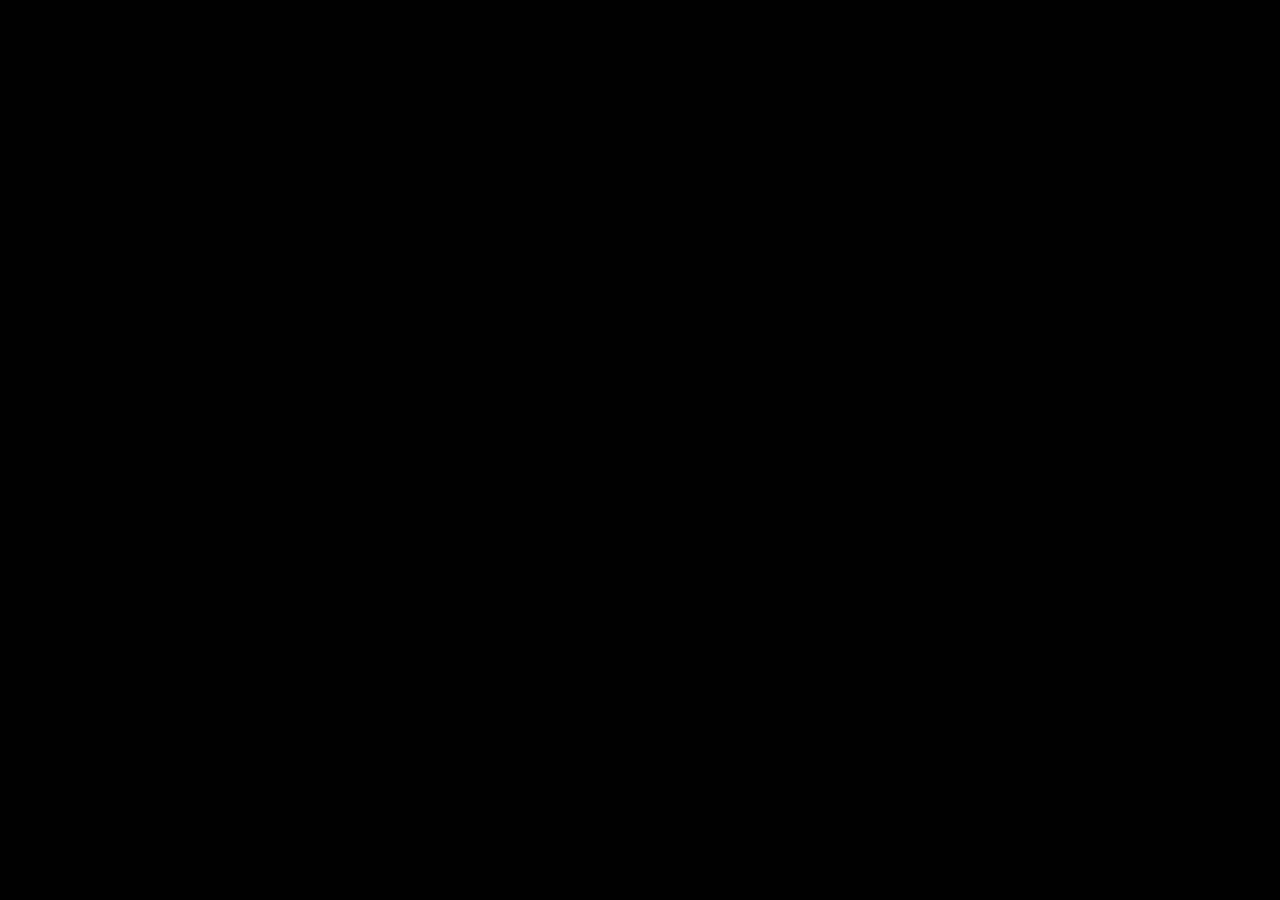
==== commit 45ef443e: "Import audited One World 1.3.51 source" ====
--- a/web/index.html
+++ b/web/index.html
@@ -2,6 +2,7 @@
 <html lang="en">
 <head>
 <meta charset="UTF-8">
+<meta http-equiv="Content-Security-Policy" content="default-src 'none'; script-src 'self' 'sha256-SRZyjb6zjJafSKE9HxeLJPPimmQV8tcyT6kp9XnYMoI=' 'sha256-mLo1maUhgBmyiU30EqQIJVZdAZ9xJDEqUCjdIofhSzw=' 'sha256-0Iyxvb8Ra4pNm8HijWbbltYV7/qjXDXkvawWesWEntU=' 'sha256-u8dKog/E7zR26Vt8vkT6JPgoAkwXFzJIRZP31+FV7p8=' 'sha256-zi3PVKjX/TkApPRuJLj5mgztsft0ohtzwOVEI2g0tj0='; style-src 'self' 'unsafe-inline'; img-src 'self' data: blob:; media-src 'self' blob:; connect-src 'self' blob: data:; font-src 'self'; frame-src 'none'; object-src 'none'; base-uri 'none'; form-action 'none'; worker-src 'none'">
 <meta name="viewport" content="width=device-width, initial-scale=1.0, maximum-scale=1.0, user-scalable=no, viewport-fit=cover">
 <title>One World</title>
 <style>
@@ -645,7 +646,7 @@
 <div class="settingRow"><label for="setSens">Camera sensitivity <output id="setSensValue">1.0&#215;</output></label><input type="range" id="setSens" min="0.4" max="2" step="0.1" value="1"></div>
 <div class="settingsButtonRow"><button class="playbtn" id="controlsBtn">CUSTOMIZE LAYOUT</button><button class="playbtn secondary" id="controlsRecovery">RESET SAVED LAYOUT</button></div><p class="settingsNote">Move and resize gameplay controls here, safely from the menu or a paused world.</p></section>
 <section data-settings-page="survivor" class="hidden"><h4>SURVIVOR</h4><p class="settingsIntro">View your survivor and manage your current session.</p><div class="settingsButtonRow"><button class="playbtn" id="profileBtn">PROFILE</button><button class="playbtn secondary" id="sosBtn">SOS - UNSTUCK</button></div><p class="settingsNote">Use SOS only if your survivor is stuck in the terrain.</p></section>
-<section data-settings-page="audio" class="hidden"><h4>AUDIO</h4><p class="settingsIntro">Adjust music and game effects separately.</p><div class="settingRow"><label for="musicVolume">Background music <output id="musicVolumeValue"></output></label><input id="musicVolume" type="range" min="0" max="100" step="1"></div><div class="settingRow"><label for="sfxVolume">Sound effects <output id="sfxVolumeValue"></output></label><input id="sfxVolume" type="range" min="0" max="100" step="1"></div><p id="musicPlaybackStatus" class="settingsNote" role="status"></p><p class="settingsNote">Music continues through all pregame panels and stops on world entry. Your music volume is kept. Device media volume and output are controlled by Android.</p></section><section data-settings-page="profile" class="hidden"><h4>PROFILE</h4><p class="settingsIntro">View your survivor profile.</p><button class="playbtn" id="menuProfileBtn">PROFILE</button></section><section data-settings-page="help" class="hidden"><h4>HELP &amp; BETA</h4><p class="settingsIntro">Your forest survival guide.</p><div id="setHelp" style="font-size:11px;line-height:1.6;margin-top:12px;max-width:420px;color:#baccdb">Move: joystick / WASD. Auto-run: hold the joystick and drag up to show its lock target. Reach the target and release there to lock. Release anywhere else to stop. Touch the joystick again to stop auto-run. Hold and drag the eye to look without steering; release to return. Move joystick to stop. Shift on keyboard. Look: drag. Attack: right button / Space. Bag: B. Quick tools: 1-3.<br>Drink at the river. Approach a coloured gate, then open Map to travel. Sleep at your placed bedroll.<br>Beta: original lowpoly enemies and animals; visual quality and phone performance are still being tested.</div><div id="studioCredits" class="settingsNote"><h4>CREDITS</h4>Tamil Crafters Studio<br>Original game: Smiley, reused and modified with permission.<br>Models: VRoid Project + Quaternius (CC0). Textures: Poly Haven (CC0). Three.js (MIT).<br>Original menu music supplied by the app owner. Anime wallpaper illustrations prepared for this project.<br>Full third-party license and provenance notices are bundled with the game source.</div><div class="settingRow" id="betaFlightSetting50"><label>Beta inspection flight<small>Inspect the whole world without spending stamina or changing your saved location. Stop returns to where you started.</small></label><button class="playbtn secondary" id="betaFlightToggle50">START FLYING</button></div><button id="debugBtn" class="playbtn secondary">BETA DEBUG CONSOLE</button></section><section data-settings-page="about" class="hidden"><h4>ABOUT</h4><p id="updateCheckStatus" class="settingsNote" role="status"></p><button id="retryUpdateCheck" class="playbtn secondary" style="font-size:12px">SAVE &amp; RESTART TO CHECK UPDATE</button><h3 style="margin:18px 0 14px">AUTHORS</h3><article class="authorCompact"><header><img src="assets/ui/ppy-gaming-logo.jpg" alt="PPY Gaming logo"><h4>PPYGaming</h4></header><nav aria-label="Author links"><button type="button" id="authorStudioLink" aria-label="Open Website"><svg viewBox="0 0 24 24" width="16" height="16" style="vertical-align:-3px;margin-right:6px" aria-hidden="true"><circle cx="12" cy="12" r="9" fill="none" stroke="currentColor" stroke-width="1.5"/><ellipse cx="12" cy="12" rx="4" ry="9" fill="none" stroke="currentColor" stroke-width="1.5"/><path d="M3 12h18M5 7h14M5 17h14" fill="none" stroke="currentColor" stroke-width="1.3"/></svg><span>Website</span></button><button type="button" class="authorSocial" data-profile="0" aria-label="Open YouTube"><svg viewBox="0 0 24 24" width="24" height="24" aria-hidden="true" style="flex:none"><rect x="2" y="5" width="20" height="14" rx="4" fill="#f03"/><path d="m10 8 6 4-6 4z" fill="white"/></svg><span>YouTube</span></button><button type="button" class="authorSocial" data-profile="1" aria-label="Open Instagram"><svg viewBox="0 0 24 24" width="24" height="24" aria-hidden="true" style="flex:none"><rect x="3" y="3" width="18" height="18" rx="5" fill="none" stroke="#ef6ba8" stroke-width="2"/><circle cx="12" cy="12" r="4" fill="none" stroke="#ef6ba8" stroke-width="2"/><circle cx="17.5" cy="6.5" r="1" fill="#ef6ba8"/></svg><span>Instagram</span></button><button type="button" class="authorSocial" data-profile="2" aria-label="Open TikTok"><svg viewBox="0 0 24 24" width="24" height="24" aria-hidden="true" style="flex:none"><path d="M14 3v12a4 4 0 1 1-4-4v3a1.5 1.5 0 1 0 1.5 1.5V3h2.5c0 3 2 5 5 5v3c-2 0-4-1-5-2" fill="#62f3ee"/></svg><span>TikTok</span></button></nav></article><p class="settingsNote">Third-party licenses and asset credits are listed separately in Help &amp; Beta.</p></section>
+<section data-settings-page="audio" class="hidden"><h4>AUDIO</h4><p class="settingsIntro">Adjust music and game effects separately.</p><div class="settingRow"><label for="musicVolume">Background music <output id="musicVolumeValue"></output></label><input id="musicVolume" type="range" min="0" max="100" step="1"></div><div class="settingRow"><label for="sfxVolume">Sound effects <output id="sfxVolumeValue"></output></label><input id="sfxVolume" type="range" min="0" max="100" step="1"></div><p id="musicPlaybackStatus" class="settingsNote" role="status"></p><p class="settingsNote">Music continues through all pregame panels and stops on world entry. Your music volume is kept. Device media volume and output are controlled by Android.</p></section><section data-settings-page="profile" class="hidden"><h4>PROFILE</h4><p class="settingsIntro">View your survivor profile.</p><button class="playbtn" id="menuProfileBtn">PROFILE</button></section><section data-settings-page="help" class="hidden"><h4>HELP &amp; BETA</h4><p class="settingsIntro">Your forest survival guide.</p><div id="setHelp" style="font-size:11px;line-height:1.6;margin-top:12px;max-width:420px;color:#baccdb">Move: joystick / WASD. Auto-run: hold the joystick and drag up to show its lock target. Reach the target and release there to lock. Release anywhere else to stop. Touch the joystick again to stop auto-run. Hold and drag the eye to look without steering; release to return. Move joystick to stop. Shift on keyboard. Look: drag. Attack: right button / Space. Bag: B. Quick tools: 1-3.<br>Drink at the river. Approach a coloured gate, then open Map to travel. Sleep at your placed bedroll.<br>Beta: original lowpoly enemies and animals; visual quality and phone performance are still being tested.</div><div id="studioCredits" class="settingsNote"><h4>CREDITS</h4>Tamil Crafters Studio<br>Original game: Smiley, reused and modified with permission.<br>Models: VRoid Project + Quaternius (CC0). Textures: Poly Haven (CC0). Three.js (MIT).<br>Original menu music supplied by the app owner. Anime wallpaper illustrations prepared for this project.<br>Full third-party license and provenance notices are bundled with the game source.</div><div class="settingRow" id="betaFlightSetting50"><label>Beta inspection flight<small>Inspect the whole world without spending stamina or changing your saved location. Stop returns to where you started.</small></label><button class="playbtn secondary" id="betaFlightToggle50">START FLYING</button></div><button id="debugBtn" class="playbtn secondary">BETA DEBUG CONSOLE</button></section><section data-settings-page="about" class="hidden"><h4>ABOUT</h4><p id="updateCheckStatus" class="settingsNote" role="status"></p><button id="retryUpdateCheck" class="playbtn secondary" style="font-size:12px">OPEN GITHUB RELEASES</button><h3 style="margin:18px 0 14px">AUTHORS</h3><article class="authorCompact"><header><img src="assets/ui/ppy-gaming-logo.jpg" alt="PPY Gaming logo"><h4>PPYGaming</h4></header><nav aria-label="Author links"><button type="button" id="authorStudioLink" aria-label="Open Website"><svg viewBox="0 0 24 24" width="16" height="16" style="vertical-align:-3px;margin-right:6px" aria-hidden="true"><circle cx="12" cy="12" r="9" fill="none" stroke="currentColor" stroke-width="1.5"/><ellipse cx="12" cy="12" rx="4" ry="9" fill="none" stroke="currentColor" stroke-width="1.5"/><path d="M3 12h18M5 7h14M5 17h14" fill="none" stroke="currentColor" stroke-width="1.3"/></svg><span>Website</span></button><button type="button" class="authorSocial" data-profile="0" aria-label="Open YouTube"><svg viewBox="0 0 24 24" width="24" height="24" aria-hidden="true" style="flex:none"><rect x="2" y="5" width="20" height="14" rx="4" fill="#f03"/><path d="m10 8 6 4-6 4z" fill="white"/></svg><span>YouTube</span></button><button type="button" class="authorSocial" data-profile="1" aria-label="Open Instagram"><svg viewBox="0 0 24 24" width="24" height="24" aria-hidden="true" style="flex:none"><rect x="3" y="3" width="18" height="18" rx="5" fill="none" stroke="#ef6ba8" stroke-width="2"/><circle cx="12" cy="12" r="4" fill="none" stroke="#ef6ba8" stroke-width="2"/><circle cx="17.5" cy="6.5" r="1" fill="#ef6ba8"/></svg><span>Instagram</span></button><button type="button" class="authorSocial" data-profile="2" aria-label="Open TikTok"><svg viewBox="0 0 24 24" width="24" height="24" aria-hidden="true" style="flex:none"><path d="M14 3v12a4 4 0 1 1-4-4v3a1.5 1.5 0 1 0 1.5 1.5V3h2.5c0 3 2 5 5 5v3c-2 0-4-1-5-2" fill="#62f3ee"/></svg><span>TikTok</span></button></nav></article><p class="settingsNote">Third-party licenses and asset credits are listed separately in Help &amp; Beta.</p></section>
 </div></div>
 <footer id="settingActions"><span>Changes are saved on this device.</span><button class="playbtn closebtn" id="saveLobby">SAVE &amp; LOBBY</button></footer>
 </div><div id="profileBox" class="hidden" style="max-width:360px"><label>Survivor name</label><input id="profileName" maxlength="16" style="width:160px;padding:7px;background:#0b2b47;color:white;border:1px solid #6ea6ca"><button id="profileNameSave" style="padding:7px;background:#174c70;color:white;border:1px solid #75bce4">SAVE NAME</button><div id="profileStats" style="font-size:11px;line-height:1.6"></div></div><div id="confirmPanel" class="panel hidden"><h3 id="confirmTitle">ARE YOU SURE?</h3><div id="confirmMsg" style="font-size:14px;opacity:.85;margin:6px 0 4px"></div>
@@ -699,7 +700,7 @@
 
 <button id="craftBtn" aria-label="Open crafting"><svg viewBox="0 0 32 32" aria-hidden="true"><path d="m8 5 7 3 9 15-4 3-9-15-6-2zM5 25l14-14m0-5 7 7" fill="none" stroke="currentColor" stroke-width="2.4" stroke-linecap="round" stroke-linejoin="round"/></svg></button>
 <div id="worldLoading" class="overlay hidden"><h2 aria-label="Entering One World"><img class="ownerWordmark" src="assets/ui/one-world-owner-logo.png" alt="One World" draggable="false" width="512" height="188"></h2><div id="joinProgress" style="position:absolute;bottom:0;left:0;height:4px;background:#91ccff;width:0%"></div><div id="joinPercent" style="position:absolute;bottom:12px;left:20px;font-size:12px">0%</div><div id="joinStage" role="status" aria-live="polite">Preparing terrain</div><button id="joinBack" class="playbtn hidden">BACK TO LOBBY</button></div>
-<div id="betaUpdatePanel" class="hidden" role="dialog" aria-modal="true" aria-label="Beta update"><div id="betaUpdateCard"><div id="betaUpdateMark"><img class="ownerWordmark" src="assets/ui/one-world-owner-logo.png" alt="One World" draggable="false" width="512" height="188"> <span>BETA</span></div><div id="betaUpdateSymbol" aria-hidden="true"><svg viewBox="0 0 48 48"><path d="M24 8v23m-8-8 8 8 8-8M12 32v8h24v-8" fill="none" stroke="currentColor" stroke-width="2.8" stroke-linecap="round" stroke-linejoin="round"/></svg></div><div id="betaUpdatePhase">NEW VERSION</div><h2 id="betaUpdateTitle">Beta update</h2><p id="betaUpdateDetail" role="status" aria-live="polite">Checking for updates...</p><div id="betaUpdateActions"></div><p id="betaUpdateNote">UPDATE REQUIRED TO PLAY<br><span>Install over this beta. Do not uninstall or clear data.</span></p></div></div>
+<div id="betaUpdatePanel" class="hidden" role="dialog" aria-modal="true" aria-label="Beta update"><div id="betaUpdateCard"><div id="betaUpdateMark"><img class="ownerWordmark" src="assets/ui/one-world-owner-logo.png" alt="One World" draggable="false" width="512" height="188"> <span>BETA</span></div><div id="betaUpdateSymbol" aria-hidden="true"><svg viewBox="0 0 48 48"><path d="M24 8v23m-8-8 8 8 8-8M12 32v8h24v-8" fill="none" stroke="currentColor" stroke-width="2.8" stroke-linecap="round" stroke-linejoin="round"/></svg></div><div id="betaUpdatePhase">NEW VERSION</div><h2 id="betaUpdateTitle">Beta update</h2><p id="betaUpdateDetail" role="status" aria-live="polite">Checking for updates...</p><div id="betaUpdateActions"></div><p id="betaUpdateNote">OPTIONAL UPDATE<br><span>Install over this beta. Do not uninstall or clear data.</span></p></div></div>
 <script src="assets/lib/AppLifecycle.js"></script>
 <script>
 // Paint the wallpaper before releasing the logo, then begin startup work only
@@ -714,30 +715,9 @@
   setTimeout(async function(){await decoded;root.classList.add('hidden');window.oneworldTrace('logo-hidden');introDone();var gate=document.getElementById('tapToStart'),button=document.getElementById('tapStartBtn');gate.classList.remove('hidden');window.oneworldTrace('tap-visible');gate.focus({preventScroll:true});var entered=false;gate.addEventListener('keydown',function(e){if(e.key==='Enter'||e.key===' '){e.preventDefault();gate.click();}});gate.addEventListener('click',async function(){if(entered)return;entered=true;window.oneworldTrace('tap-accepted');gate.classList.add('starting');button.textContent='Preparing...';window.oneworldTrace('tap-feedback');if(window.oneworldMenuMusic)window.oneworldMenuMusic.sync();await window.oneworldYieldPaint();await new Promise(function(done){setTimeout(done,650);});gate.classList.add('hidden');if(window.oneworldMenuMusic)window.oneworldMenuMusic.sync();await window.oneworldYieldPaint();await window.oneworldYieldPaint();window.oneworldTrace('loading-painted');resolve();},{once:true});},reduce?700:2600);
  });
 });
-window.oneworldUpdateUI=function(state,title,detail){
- var root=document.getElementById('betaUpdatePanel'),startup=window.oneworldStartupUpdate;if(!startup||!startup.pending)return;
- startup.uiState=state;document.getElementById('loadPct').textContent={checking:'Checking for beta updates...',available:'Update available',downloading:'Downloading update...',permission:'Installation permission needed',ready:'Update ready to install',error:'Update not installed',returned:'Update still required'}[state]||'Beta update';
- if(state==='checking'){root.classList.add('hidden');return;}
- // A panel is shown only after native validation finds an actual newer update.
- if(state==='available')startup.required=true;if(!startup.required)return;
- root.classList.remove('hidden');document.getElementById('betaUpdateTitle').textContent=title;document.getElementById('betaUpdateDetail').textContent=detail;
- document.getElementById('betaUpdatePhase').textContent={available:'NEW VERSION',downloading:'SECURE DOWNLOAD',permission:'ANDROID PERMISSION',ready:'READY TO INSTALL',error:'RETRY NEEDED',returned:'INSTALLATION PENDING'}[state]||'BETA UPDATE';
- var actions={available:[['download','DOWNLOAD UPDATE']],permission:[['settings','OPEN ANDROID SETTINGS']],ready:[['install','INSTALL UPDATE']],error:[['retry','RETRY UPDATE']],returned:[['retry','INSTALL AGAIN']]};
- var el=document.getElementById('betaUpdateActions');el.replaceChildren();(actions[state]||[]).forEach(function(v){var b=document.createElement('button');b.className='playbtn';b.textContent=v[1];b.dataset.action=v[0];b.onclick=function(){if(window.OneWorldNative&&typeof OneWorldNative.betaUpdateAction==='function')OneWorldNative.betaUpdateAction(v[0]);};el.appendChild(b);});
-};
-// Check once on the first loading page, before revealing the lobby.
-window.oneworldStartupUpdate={pending:false,status:'not-started',id:1};
-window.oneworldStartupReady=window.oneworldLoadingPainted.then(function(){return new Promise(function(resolve){
- var state=window.oneworldStartupUpdate,native=window.OneWorldNative;
- window.oneworldEntryUpdateResult=function(id,status){
-  if(!state.pending||id!==state.id||['current','offline','unavailable'].indexOf(status)<0||state.required&&status!=='current')return false;
-  state.pending=false;state.status=status;if(status==='offline')document.getElementById('loadPct').textContent='Offline mode';else if(status==='unavailable')document.getElementById('loadPct').textContent='Update check unavailable';document.getElementById('betaUpdatePanel').classList.add('hidden');resolve(status);return true;
- };
- if(!native||typeof native.checkBetaAtEntry!=='function'){state.status='preview-unavailable';resolve(state.status);return;}
- state.pending=true;state.status='checking';
- document.getElementById('loadPct').textContent='Checking for beta updates...';
- try{window.oneworldTrace('update-check-start');native.checkBetaAtEntry(state.id);}catch(e){state.pending=false;state.status='unavailable';resolve(state.status);}
-});});
+// Updates are optional and opened only by a deliberate Settings action.
+window.oneworldStartupUpdate={pending:false,status:'manual',id:1};
+window.oneworldStartupReady=window.oneworldLoadingPainted.then(function(){return 'manual';});
 </script>
 <script>
 (function(){
@@ -797,7 +777,7 @@
 import { clone as skClone } from './assets/lib/SkeletonUtils.js';
 import { animeClips, applyAnimeColors, attachLeatherGarments, applyHairStyle, updateHairSway } from './assets/lib/AnimeCharacter.js';
 
-var BUILD_INFO={name:'1.3.50',code:null,native:false};
+var BUILD_INFO={name:'1.3.51',code:null,native:false};
 try{var nb=window.OneWorldNative;if(nb&&typeof nb.getBuildInfo==='function'){var bi=JSON.parse(nb.getBuildInfo());if(bi.package==='com.oneword.forest.beta'&&typeof bi.name==='string'&&/^\d+\.\d+\.\d+$/.test(bi.name)&&Number.isSafeInteger(bi.code)&&bi.code>0)BUILD_INFO={name:bi.name,code:bi.code,native:true};}}catch(e){}
 var DISPLAY_VERSION=BUILD_INFO.name+(BUILD_INFO.native?'':' preview');
 document.querySelector('#start .ver').textContent=DISPLAY_VERSION+' Beta - Work in progress';
@@ -1760,8 +1740,16 @@
 
 await startupStage(80,'Preparing saved settings');
 // ---------- settings (persisted), inventory, world save ----------
-var upgradeBackup50=true;
-try{if(!localStorage.getItem('oneworld-pre1350-backup-v1')){var b50={version:'pre-1.3.50',created:Date.now(),entries:{}};Object.keys(localStorage).filter(k=>/^oneword-save|^oneworld-profiles/.test(k)).forEach(k=>b50.entries[k]=localStorage.getItem(k));localStorage.setItem('oneworld-pre1350-backup-v1',JSON.stringify(b50));}}catch(e){upgradeBackup50=false;window.__errors.push('Pre-update save backup unavailable; saving is paused until storage is available.');}
+var upgradeBackup50=false;
+function ensureUpgradeBackup51(){
+ try{var key='oneworld-pre1350-backup-v1',raw=localStorage.getItem(key),v;
+  if(raw){v=JSON.parse(raw);if(!v||v.version!=='pre-1.3.50'||!Number.isFinite(v.created)||!v.entries||typeof v.entries!=='object'||Array.isArray(v.entries)||!Object.entries(v.entries).every(([k,val])=>/^oneword-save|^oneworld-profiles/.test(k)&&typeof val==='string'))throw Error('Recovery archive is invalid');}
+  else{v={version:'pre-1.3.50',created:Date.now(),entries:{}};Object.keys(localStorage).filter(k=>/^oneword-save|^oneworld-profiles/.test(k)).forEach(k=>v.entries[k]=localStorage.getItem(k));raw=JSON.stringify(v);localStorage.setItem(key,raw);}
+  if(localStorage.getItem(key)!==raw)throw Error('Recovery archive readback failed');upgradeBackup50=true;return true;
+ }catch(e){upgradeBackup50=false;return false;}
+}
+function mayWriteWorld51(){if(ensureUpgradeBackup51())return true;toast('Recovery backup unavailable. World and profile writes are paused.');return false;}
+if(!ensureUpgradeBackup51())window.__errors.push('Recovery backup unavailable. World and profile writes are paused.');
 var SET_KEY = 'oneword-settings-v1', SAVE_KEY = referenceMode?REFERENCE_WORLD.saveKey:'oneword-save-v1';
 var settings = { quality: 'low', sens: 1 }; // Fresh installs start with the existing lighter preset; saved graphics choices win.
 try { var sraw = localStorage.getItem(SET_KEY); if(sraw){ var sp = JSON.parse(sraw); if(sp && sp.quality) settings = sp; } } catch(e){}
@@ -1890,7 +1878,7 @@
 function physical48(id){if(id==='hand')return {id:'hand',kind:'hand'};if(id==='campfire'&&campfirePos)return {id:id,kind:'campfire',x:campfirePos.x,z:campfirePos.z};return stationPlaced[id]||null;}
 function allowed48(){if(!craftContext)return false;var p=physical48(craftContext.id);return !!p&&(p.kind==='hand'||Math.hypot(P.x-p.x,P.z-p.z)<3.2)&&p.kind===craftSource&&!P.dead;}
 function getStation48(id,kind){return stationStore[id]||(stationStore[id]=StationState.create(id,kind));}
-function persist48(overrides){if(!running||P.dead)return false;try{var s=Object.assign(worldSnapshot(),overrides||{});localStorage.setItem(SAVE_KEY,JSON.stringify(s));return true;}catch(e){toast('Could not save. No items changed.');return false;}}
+function persist48(overrides){if(!running||P.dead||!mayWriteWorld51())return false;try{var s=Object.assign(worldSnapshot(),overrides||{});localStorage.setItem(SAVE_KEY,JSON.stringify(s));return true;}catch(e){toast('Could not save. No items changed.');return false;}}
 function queue48(count){if(!allowed48()){craftNote='Visit this station';renderCraft();return false;}var list=recipes48.filter(r=>r.station===craftSource),r=list[craftSelected],s=getStation48(craftContext.id,craftSource),q=StationState.enqueue(s,inv,r,count,craftContext);if(!q.ok){craftNote=q.reason;renderCraft();return false;}var next=Object.assign({},stationStore);next[s.id]=q.state;if(!persist48({stations48:next,inv:q.inventory}))return false;stationStore=next;inv=q.inventory;craftNote='Materials reserved';selSlot=-1;renderBag();return true;}
 function claim48(name){if(!allowed48()){craftNote='Visit this station';renderCraft();return false;}var s=getStation48(craftContext.id,craftSource),q=StationState.claim(s,inv,name,craftContext,INV_CAP,STACK_MAX);if(!q.ok){craftNote=q.reason;toast(q.reason);renderCraft();return false;}var next=Object.assign({},stationStore);next[s.id]=q.state;if(!persist48({stations48:next,inv:q.inventory}))return false;stationStore=next;inv=q.inventory;selSlot=-1;craftNote='Collected';renderBag();return true;}
 function openCraft48(id,kind){craftSource=kind||'hand';craftSelected=0;craftContext=id?{id:id,kind:craftSource}:null;craftNote='';setInvTab('craft');document.getElementById('bag').classList.remove('hidden');syncInvOpen();resetMovementInput();updatePause();renderCraft();}
@@ -2270,13 +2258,13 @@
 
 function saveGame(){
   if(!running || P.dead) return true;
-  if(!upgradeBackup50)return false;
+  if(!mayWriteWorld51())return false;
   try{var data=JSON.stringify(worldSnapshot());if(data!==localStorage.getItem(SAVE_KEY))localStorage.setItem(SAVE_KEY,data);return true;}catch(e){return false;}
 }
 function worldSnapshot(){ return { world:activeWorldId, resourceLayout:referenceMode?referenceResourceLayout:undefined, referenceElapsed:referenceElapsed,referenceLootTaken:referenceLootTaken,deathPending:!!respawnRequired, v:3,stations48:stationStore,stationPlaced48:stationPlaced,stationSerial48:stationSerial,progress:progress,legacyTools:legacyTools, weatherClock:weatherClock, x: betaFlight50.active?betaFlight50.anchor.x:P.x, z: betaFlight50.active?betaFlight50.anchor.z:P.z, rotY: P.rotY, hp: P.hp, wolvesDefeated: wolvesDefeated, dayT: dayT, cameraYaw: cameraYaw, inv: inv, marks: userMarks, bed: bedPos, campfire: campfirePos, equipped: equipped, chopped: Object.keys(choppedTrees), mined: Object.keys(minedNodes), bushes: Object.keys(harvestedBushes), char: charKind, look:charLook, pname: playerName, armor: armorName, stam: P.stam, food: P.food, water:P.water, quickSlots:quickSlots, temp: P.temp };
 }
 function loadSave(){ try{ var s = localStorage.getItem(SAVE_KEY),data=s?JSON.parse(s):null;return data&&(!data.world||data.world===activeWorldId)?data:null; }catch(e){ return null; } }
-function clearSave(){ try{ localStorage.removeItem(SAVE_KEY); }catch(e){} }
+function clearSave(){if(!mayWriteWorld51())return false;try{localStorage.removeItem(SAVE_KEY);return true;}catch(e){return false;}}
 
 // slash effect
 var slash = new THREE.Mesh(new THREE.RingGeometry(0.9, 1.9, 24, 1, -Math.PI*0.45, Math.PI*0.9),
@@ -2594,7 +2582,7 @@
 var profilePanel=document.getElementById('profileBox');document.body.appendChild(profilePanel);profilePanel.classList.add('panel');profilePanel.insertAdjacentHTML('beforeend','<button id="profileClose" class="playbtn closebtn">CLOSE PROFILE</button>');var profileFromLobby=false;document.getElementById('profileClose').onclick=function(){profilePanel.classList.add('hidden');updatePause();if(profileFromLobby){profileFromLobby=false;return;}openSettings();};
 document.getElementById('lobbyProfile').onclick=showProfileList49;
 document.getElementById('profileBtn').onclick=function(){renderProfile();document.getElementById('profileBox').classList.toggle('hidden');};
-document.getElementById('profileNameSave').onclick=function(){var name=document.getElementById('profileName').value.trim().slice(0,16);if(!name){toast('Enter a survivor name');return;}var oldRegistry=null,oldSave=null,read=false;try{oldRegistry=localStorage.getItem(PROFILE_KEY49);oldSave=localStorage.getItem(SAVE_KEY);read=true;var r=JSON.parse(JSON.stringify(profileRegistry49)),p=r.profiles.find(p=>p.id===r.active);p.name=name;var saved=running?worldSnapshot():loadSave();if(saved)saved=Object.assign({},saved,{pname:name});localStorage.setItem(PROFILE_KEY49,JSON.stringify(r));if(saved)localStorage.setItem(SAVE_KEY,JSON.stringify(saved));profileRegistry49=r;localProfile49=p;playerName=name;toast('Name saved');}catch(e){if(read)try{if(oldRegistry===null)localStorage.removeItem(PROFILE_KEY49);else localStorage.setItem(PROFILE_KEY49,oldRegistry);if(oldSave!==null)localStorage.setItem(SAVE_KEY,oldSave);}catch(ignored){}toast('Could not save name. Previous identity retained.');}};
+document.getElementById('profileNameSave').onclick=function(){if(!mayWriteWorld51())return;var name=document.getElementById('profileName').value.trim().slice(0,16);if(!name){toast('Enter a survivor name');return;}var oldRegistry=null,oldSave=null,read=false;try{oldRegistry=localStorage.getItem(PROFILE_KEY49);oldSave=localStorage.getItem(SAVE_KEY);read=true;var r=JSON.parse(JSON.stringify(profileRegistry49)),p=r.profiles.find(p=>p.id===r.active);p.name=name;var saved=running?worldSnapshot():loadSave();if(saved)saved=Object.assign({},saved,{pname:name});localStorage.setItem(PROFILE_KEY49,JSON.stringify(r));if(saved)localStorage.setItem(SAVE_KEY,JSON.stringify(saved));profileRegistry49=r;localProfile49=p;playerName=name;toast('Name saved');}catch(e){if(read)try{if(oldRegistry===null)localStorage.removeItem(PROFILE_KEY49);else localStorage.setItem(PROFILE_KEY49,oldRegistry);if(oldSave!==null)localStorage.setItem(SAVE_KEY,oldSave);}catch(ignored){}toast('Could not save name. Previous identity retained.');}};
 // ---------- game state ----------
 var running = false, now = 0, swimming = false;
 var heartsEl = document.getElementById('hearts'), wolfEl = document.getElementById('wolfCount'), dnEl = document.getElementById('dayNight');
@@ -3351,7 +3339,7 @@
  document.getElementById('over').classList.add('hidden');document.body.classList.remove('playing');
  ['bag','setPanel','confirmPanel','profileBox','betaDebug','controlEditor'].forEach(function(id){document.getElementById(id).classList.add('hidden');});syncInvOpen();
  if(AC&&AC.state==='running')AC.suspend().catch(function(){});
- try{localStorage.setItem(SAVE_KEY,JSON.stringify(worldSnapshot()));}catch(e){betaLog('Could not save pending respawn');}
+ try{if(mayWriteWorld51())localStorage.setItem(SAVE_KEY,JSON.stringify(worldSnapshot()));}catch(e){betaLog('Could not save pending respawn');}
  controlDraft=null;document.body.classList.remove('editingControls');
  betaLog('Death: simulation stopped, respawn map');deathMap();
 }
@@ -3556,7 +3544,7 @@
 document.getElementById('joinBack').addEventListener('click',function(){cancelEntryUpdateGate();document.getElementById('worldLoading').classList.add('hidden');document.getElementById('start').classList.remove('hidden');});
 function startNewWorld(){joinReadyWorld(function(){resetGame();},'World ready');}
 document.getElementById('newGameBtn').addEventListener('click', function(){
-  askConfirm('RESET CURRENT WORLD?', 'This removes the selected world and its inventory/progress from Continue. The other map is unchanged. A local recovery copy is kept on this device. After reset, choose Create New World.', function(){var before=localStorage.getItem(SAVE_KEY);if(before===null)return;try{var recovery=SAVE_KEY+'-recovery-'+Date.now();localStorage.setItem(recovery,before);if(localStorage.getItem(recovery)!==before)throw new Error('Recovery copy could not be verified');localStorage.setItem(SAVE_KEY+'-reset','yes');localStorage.removeItem(SAVE_KEY);if(localStorage.getItem(SAVE_KEY)!==null)throw new Error('Current world could not be reset');lobbySaveCache={key:null,raw:null,value:null};document.getElementById('playBtn').textContent='CREATE NEW WORLD';document.getElementById('newGameBtn').style.display='none';toast('Selected world reset. Choose Create New World when ready.');}catch(err){try{localStorage.setItem(SAVE_KEY,before);}catch(restoreError){}toast('Reset did not finish. Your previous world was kept: '+err.message);}});
+  askConfirm('RESET CURRENT WORLD?', 'This removes the selected world and its inventory/progress from Continue. The other map is unchanged. A local recovery copy is kept on this device. After reset, choose Create New World.', function(){if(!mayWriteWorld51())return;var before=localStorage.getItem(SAVE_KEY);if(before===null)return;try{var recovery=SAVE_KEY+'-recovery-'+Date.now();localStorage.setItem(recovery,before);if(localStorage.getItem(recovery)!==before)throw new Error('Recovery copy could not be verified');localStorage.setItem(SAVE_KEY+'-reset','yes');localStorage.removeItem(SAVE_KEY);if(localStorage.getItem(SAVE_KEY)!==null)throw new Error('Current world could not be reset');lobbySaveCache={key:null,raw:null,value:null};document.getElementById('playBtn').textContent='CREATE NEW WORLD';document.getElementById('newGameBtn').style.display='none';toast('Selected world reset. Choose Create New World when ready.');}catch(err){try{localStorage.setItem(SAVE_KEY,before);}catch(restoreError){}toast('Reset did not finish. Your previous world was kept: '+err.message);}});
 });
 document.getElementById('confirmYes').addEventListener('click', function(){
   document.getElementById('confirmPanel').classList.add('hidden'); updatePause();
@@ -3565,7 +3553,7 @@
 document.getElementById('confirmNo').addEventListener('click', function(){
   document.getElementById('confirmPanel').classList.add('hidden'); confirmAction = null; updatePause();
 });
-var authorProfiles=["https://youtube.com/@ppygamingtamil?si=8RIKZbY8TQfFwu6r", "https://www.instagram.com/tamilcrafters_studio?psln=MW5ic3F3NmFmNGlxMA==", "http://tiktok.com/@tamilcrafters"];document.querySelectorAll('.authorSocial').forEach(function(b){b.onclick=function(){var i=Number(b.dataset.profile);if(window.OneWorldNative&&typeof OneWorldNative.openAuthorProfile==='function')OneWorldNative.openAuthorProfile(i);else window.open(authorProfiles[i],'_blank','noopener,noreferrer');};});
+var authorProfiles=["https://youtube.com/@ppygamingtamil?si=8RIKZbY8TQfFwu6r", "https://www.instagram.com/tamilcrafters_studio?psln=MW5ic3F3NmFmNGlxMA==", "https://tiktok.com/@tamilcrafters"];document.querySelectorAll('.authorSocial').forEach(function(b){b.onclick=function(){var i=Number(b.dataset.profile);if(window.OneWorldNative&&typeof OneWorldNative.openAuthorProfile==='function')OneWorldNative.openAuthorProfile(i);else window.open(authorProfiles[i],'_blank','noopener,noreferrer');};});
 document.getElementById('authorStudioLink').onclick=function(){if(window.OneWorldNative&&typeof OneWorldNative.openStudioWebsite==='function')OneWorldNative.openStudioWebsite();else window.open('https://tamilcraftersstudio.in/','_blank','noopener,noreferrer');};
 document.getElementById('actEquip').onclick=function(){var e=selectedTool();if(e){setEquip(e);renderBag();saveGame();}};
 document.getElementById('drinkBtn').onclick=function(){};
@@ -3609,13 +3597,8 @@
 document.getElementById('mapClose').addEventListener('click', toggleMap);
 window.addEventListener('keydown', function(e){ if(typingTarget(e)) return; if(e.code === 'KeyM') toggleMap(); });
 window.addEventListener('keydown', function(e){ if(typingTarget(e)) return; if(e.code === 'KeyB' || e.code === 'KeyI') toggleBag(); });
-function updateCheckStatus(){
- var el=document.getElementById('updateCheckStatus'),info=null;
- try{if(window.OneWorldNative&&typeof OneWorldNative.getUpdateInfo==='function')info=JSON.parse(OneWorldNative.getUpdateInfo());}catch(e){}
- var labels={current:'No newer verified beta was found.',offline:'Update was not checked: Android reported offline.',unavailable:'Update check failed. This does not mean the beta is current.',checking:'Checking beta releases...',available:'A verified newer beta is available.','not-started':'Update check has not started.'};
- el.textContent='Installed: '+DISPLAY_VERSION+(BUILD_INFO.native?' (code '+BUILD_INFO.code+')':'')+'. '+(info?(labels[info.status]||('Update: '+info.status))+((info.status==='unavailable'||info.status==='offline')&&info.detail?' '+info.detail:''):'Update checks run in the Android beta.');
-}
-document.getElementById('retryUpdateCheck').onclick=function(){window.oneworldLifecyclePause();window.oneworldLifecycleResume();};
+function updateCheckStatus(){document.getElementById('updateCheckStatus').textContent='Installed: '+DISPLAY_VERSION+'. Updates are optional. Open GitHub to review releases. No APK is downloaded or installed inside this app.';}
+document.getElementById('retryUpdateCheck').onclick=function(){if(window.OneWorldNative&&typeof OneWorldNative.openBetaReleases==='function')OneWorldNative.openBetaReleases();else window.open('https://github.com/PPYGaming/One-World-Beta/releases','_blank','noopener,noreferrer');};
 var settingsTab='graphics';
 function showSettingsTab(name){
  if(!['graphics','controls','survivor','profile','audio','help','about'].includes(name))return;
@@ -3683,7 +3666,7 @@
 function validRegistry49(r){return r&&r.v===1&&Array.isArray(r.profiles)&&r.profiles.length>0&&r.profiles.every(validProfile49)&&new Set(r.profiles.map(p=>p.id)).size===r.profiles.length&&r.profiles.some(p=>p.id===r.active)&&Number.isSafeInteger(r.next)&&r.next>=1;}
 function legacyProfile49(){var keys=[baseSaveKey49,baseSaveKey49==='oneword-save-v1'?'oneword-save-reference-island-v1':'oneword-save-v1'];for(var key of keys){try{var p=JSON.parse(localStorage.getItem(key));if(p&&p.v>=1&&['boy','girl'].includes(p.char)&&typeof p.pname==='string'&&p.pname.trim())return {id:'legacy',name:p.pname.slice(0,16),kind:p.char,look:p.look&&typeof p.look==='object'?p.look:JSON.parse(JSON.stringify(charLook))};}catch(e){}}return null;}
 function readRegistry49(){var raw=localStorage.getItem(PROFILE_KEY49);if(!raw)return null;var r=JSON.parse(raw);if(!validRegistry49(r))throw Error('Saved profile list could not be read. No saved worlds changed.');return r;}
-function writeRegistry49(r){try{if(!validRegistry49(r))return false;localStorage.setItem(PROFILE_KEY49,JSON.stringify(r));return true;}catch(e){return false;}}
+function writeRegistry49(r){if(!mayWriteWorld51())return false;try{if(!validRegistry49(r))return false;localStorage.setItem(PROFILE_KEY49,JSON.stringify(r));return true;}catch(e){return false;}}
 function useProfile49(p){localProfile49=p;playerName=p.name;charKind=p.kind;charLook=JSON.parse(JSON.stringify(p.look));SAVE_KEY=p.id==='legacy'?baseSaveKey49:baseSaveKey49+'-profile-'+p.id;lobbySaveCache={key:null,raw:null,value:null};lobbyPreviewStamp='';}
 function profileLimitReached50(){return !!(profileRegistry49&&profileRegistry49.profiles.length>=2);}
 function updateProfileLimit50(){var b=document.getElementById('editCharacter49'),r=profileRegistry49,others=r&&r.profiles.length>1?[r.profiles[(r.profiles.findIndex(p=>p.id===r.active)+1)%r.profiles.length]]:[];b.disabled=false;b.classList.toggle('otherProfile50',others.length>0);b.textContent=others.length?others[0].name:'+';b.title=others.length?'Switch to '+others[0].name:'Create another local profile';b.setAttribute('aria-label',b.title);}
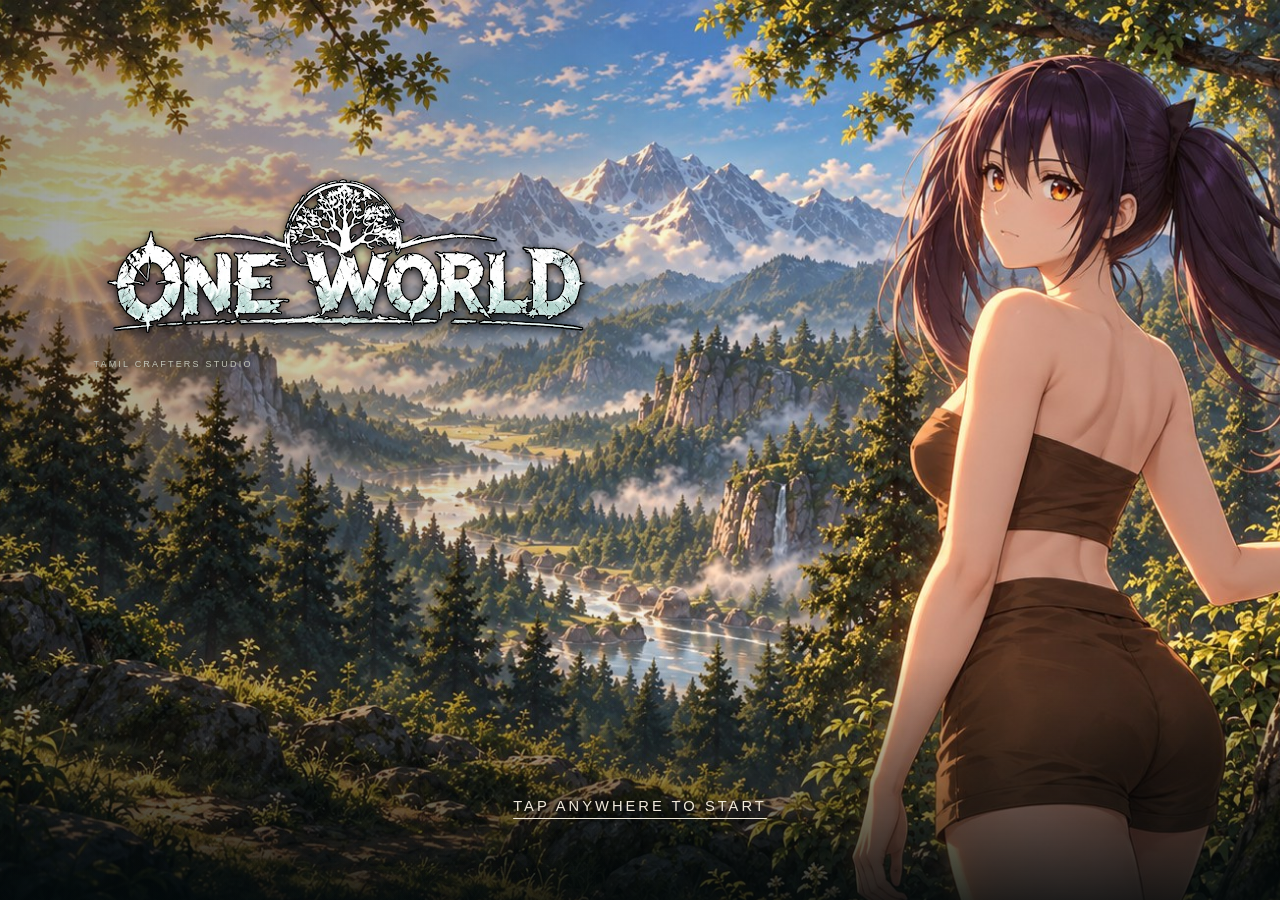
==== commit 2ef50c6c: "Import audited One World 1.3.53 source" ====
--- a/web/index.html
+++ b/web/index.html
@@ -2,7 +2,7 @@
 <html lang="en">
 <head>
 <meta charset="UTF-8">
-<meta http-equiv="Content-Security-Policy" content="default-src 'none'; script-src 'self' 'sha256-SRZyjb6zjJafSKE9HxeLJPPimmQV8tcyT6kp9XnYMoI=' 'sha256-mLo1maUhgBmyiU30EqQIJVZdAZ9xJDEqUCjdIofhSzw=' 'sha256-0Iyxvb8Ra4pNm8HijWbbltYV7/qjXDXkvawWesWEntU=' 'sha256-u8dKog/E7zR26Vt8vkT6JPgoAkwXFzJIRZP31+FV7p8=' 'sha256-zi3PVKjX/TkApPRuJLj5mgztsft0ohtzwOVEI2g0tj0='; style-src 'self' 'unsafe-inline'; img-src 'self' data: blob:; media-src 'self' blob:; connect-src 'self' blob: data:; font-src 'self'; frame-src 'none'; object-src 'none'; base-uri 'none'; form-action 'none'; worker-src 'none'">
+<meta http-equiv="Content-Security-Policy" content="default-src 'none'; script-src 'self' 'sha256-SRZyjb6zjJafSKE9HxeLJPPimmQV8tcyT6kp9XnYMoI=' 'sha256-mLo1maUhgBmyiU30EqQIJVZdAZ9xJDEqUCjdIofhSzw=' 'sha256-0Iyxvb8Ra4pNm8HijWbbltYV7/qjXDXkvawWesWEntU=' 'sha256-u8dKog/E7zR26Vt8vkT6JPgoAkwXFzJIRZP31+FV7p8=' 'sha256-V/tOq+MJan4jcUhqFHs79cHP8WnWvOVMO5c+o7cyUYw='                         ; style-src 'self' 'unsafe-inline'; img-src 'self' data: blob:; media-src 'self' blob:; connect-src 'self' blob: data:; font-src 'self'; frame-src 'none'; object-src 'none'; base-uri 'none'; form-action 'none'; worker-src 'none'">
 <meta name="viewport" content="width=device-width, initial-scale=1.0, maximum-scale=1.0, user-scalable=no, viewport-fit=cover">
 <title>One World</title>
 <style>
@@ -590,13 +590,17 @@
 /* Keep the artwork crown visible on wide phones, including motion extremes. */
 @media(orientation:landscape){
 #tapToStart:before,#worldLoading:after{inset:0 -8px -24px!important;background-position:center top!important;transform:translate3d(clamp(-8px,var(--wall-x,0px),8px),0,0)!important}
-#loading:before{background-position:center 12px!important}
-#worldLoading:after{background-position:center 12px!important}
+#loading:before{background-position:center top!important}
+#worldLoading:after{background-position:center top!important}
 }
 </style><link rel="stylesheet" href="assets/ui/crafting48.css"><style>
 #motionLabel49{position:absolute;left:max(12px,env(safe-area-inset-left));bottom:max(5px,env(safe-area-inset-bottom));display:flex;align-items:center;gap:5px;min-height:36px;padding:8px 4px;font:10px sans-serif;color:#d7e3dccc;z-index:4;cursor:pointer;touch-action:manipulation}#menuMotionToggle{all:revert!important;appearance:auto!important;width:11px!important;height:11px!important;margin:0!important;cursor:pointer!important;accent-color:#d9e7dc!important}#start.choosing #motionLabel49{display:none}@media(orientation:portrait){#start:not(.choosing)>.foot{bottom:56px}}#editCharacter49{position:absolute;left:24px;top:166px;z-index:4;width:36px;min-width:36px;height:36px;padding:0!important;font-size:23px!important}#editCharacter49:disabled{opacity:.35;cursor:default}#start.choosing #editCharacter49{display:none!important}.needsChoice49>label,.needsChoice49>select,.needsChoice49>.visualOptions,.needsChoice49>.selectOptions{visibility:hidden}#start.choosing #menuMotionToggle{display:none!important}#setupNote49{color:#f3deab}
 @media(max-height:350px){#editCharacter49{left:24px;top:124px;width:30px;min-width:30px;height:30px}#setupNote49{font-size:10px!important;min-height:12px!important;margin:0!important}}
-</style><style>#start:not(.choosing)>#editCharacter49{position:absolute!important;left:24px!important;right:auto!important;top:162px!important;bottom:auto!important;width:32px!important;height:32px!important;min-width:32px!important;min-height:32px!important;max-width:32px!important;margin:0!important;padding:0!important;font:22px/1 sans-serif!important;display:block;border-radius:6px!important}</style><style>#setupNote49{position:relative;z-index:1;flex-shrink:0;line-height:1.35;white-space:normal}#charControls.needsChoice49 #setupHint50{display:none}#setupHint50{clear:both;line-height:1.4;padding:4px 0 6px;min-height:14px;flex-shrink:0}#charControls{scroll-padding-bottom:16px}</style><style>#start:not(.choosing)>#editCharacter49.otherProfile50{width:auto!important;max-width:230px!important;min-width:32px!important;padding:0 9px!important;font:600 16px/1.3 sans-serif!important;overflow:hidden;text-overflow:ellipsis;white-space:nowrap}</style><style>#charSetup>#setupHint50{position:relative;z-index:1;align-self:flex-end;width:45%;max-width:440px;min-height:14px;flex:0 0 auto;margin:4px 4% 0 0!important;padding:2px 0;line-height:1.35;overflow-wrap:anywhere}@media(max-height:350px){#charSetup>#setupHint50{font-size:9px!important;margin-top:2px!important}}</style></head>
+</style><style>#start:not(.choosing)>#editCharacter49{position:absolute!important;left:24px!important;right:auto!important;top:162px!important;bottom:auto!important;width:32px!important;height:32px!important;min-width:32px!important;min-height:32px!important;max-width:32px!important;margin:0!important;padding:0!important;font:22px/1 sans-serif!important;display:block;border-radius:6px!important}</style><style>#setupNote49{position:relative;z-index:1;flex-shrink:0;line-height:1.35;white-space:normal}#charControls.needsChoice49 #setupHint50{display:none}#setupHint50{clear:both;line-height:1.4;padding:4px 0 6px;min-height:14px;flex-shrink:0}#charControls{scroll-padding-bottom:16px}</style><style>#start:not(.choosing)>#editCharacter49.otherProfile50{width:auto!important;max-width:230px!important;min-width:32px!important;padding:0 9px!important;font:600 16px/1.3 sans-serif!important;overflow:hidden;text-overflow:ellipsis;white-space:nowrap}</style><style>#charSetup>#setupHint50{position:relative;z-index:1;align-self:flex-end;width:45%;max-width:440px;min-height:14px;flex:0 0 auto;margin:4px 4% 0 0!important;padding:2px 0;line-height:1.35;overflow-wrap:anywhere}@media(max-height:350px){#charSetup>#setupHint50{font-size:9px!important;margin-top:2px!important}}</style><style>#flightStart52{position:fixed;z-index:97;right:18px;top:112px;min-width:54px;min-height:44px;border:1px solid #bce3df88;border-radius:9px;background:#163b45dc;color:white;font:bold 12px sans-serif;touch-action:none}#flightStart52.hidden,body:not(.playing) #flightStart52{display:none}</style><style>
+/* Both loading artworks touch the top edge. Only horizontal overscan moves. */
+#loading:before,#worldLoading:after{inset:0 -12px!important;background-size:cover!important;background-repeat:no-repeat!important;background-position:center top!important;transform:translate3d(clamp(-8px,var(--wall-x,0px),8px),0,0)!important}
+@media(orientation:portrait){#loading:before{background-image:url('assets/tex/loading-anime-preview.jpg')!important;background-position:85% top!important}#worldLoading:after{background-position:95% top!important}}
+</style></head>
 <body><div id="healthNotice" role="status" aria-live="polite"></div><div id="weaponAim" aria-hidden="true"></div>
 <canvas id="c"></canvas>
 
@@ -637,7 +641,7 @@
 <div id="settingsLayout"><nav id="settingsNav" aria-label="Settings categories">
 <button data-settings-tab="graphics" aria-selected="true">GRAPHICS</button><button data-settings-tab="controls" aria-selected="false">CONTROLS</button><button data-settings-tab="survivor" aria-selected="false">SURVIVOR</button><button data-settings-tab="audio" aria-selected="false">AUDIO</button><button data-settings-tab="profile" aria-selected="false">PROFILE</button><button data-settings-tab="help" aria-selected="false">HELP &amp; BETA</button><button data-settings-tab="about" aria-selected="false">ABOUT</button><button id="quitLobbyBtn">QUIT</button></nav>
 <div id="settingsContent">
-<section data-settings-page="graphics"><h4>GRAPHICS</h4><p class="settingsIntro">Choose the detail level for this device.</p>
+<section data-settings-page="graphics"><p class="settingsNote">Beta inspection: fly above mountains and buildings. No stamina use.</p><button id="flightQuick52" class="playbtn">BETA FLY / RETURN</button><h4>GRAPHICS</h4><p class="settingsIntro">Choose the detail level for this device.</p>
 <div class="settingRow"><label>Graphics quality</label><select id="setQuality"><option value="low">Low</option><option value="medium">Medium</option><option value="high">High</option></select></div>
 <div class="settingRow"><label>Fancy leaves</label><select id="setFancyLeaves"><option value="auto">Auto - painted on Low</option><option value="on">On - detailed leaves</option><option value="off">Off - painted foliage</option></select></div>
 <div class="settingRow"><label>Sun shadows <small>High quality only</small></label><select id="setShadows"><option value="on">On</option><option value="off">Off</option></select></div>
@@ -653,7 +657,7 @@
 <button class="playbtn closebtn" id="confirmYes" style="background:#a04434">YES, ERASE</button>
 <button class="playbtn closebtn" id="confirmNo">CANCEL</button></div>
 <button id="freeLookBtn" aria-label="Hold and drag to look around without steering"><svg viewBox="0 0 32 32" aria-hidden="true"><path d="M2 16s5-9 14-9 14 9 14 9-5 9-14 9S2 16 2 16Z"/><circle cx="16" cy="16" r="5"/></svg></button><div id="sprintBtn" role="presentation" aria-hidden="true"><svg viewBox="0 0 32 32" aria-hidden="true"><path d="m8 7 6 6 4 1 3 5 7 3v5H4v-7l3-5zM5 23h22M12 14l4 3m-6 0 4 3M2 8h5M1 12h4"/></svg></div><div id="sosNotice" class="hidden"></div><div id="toast"></div>
-<div id="betaFlightHud50" class="hidden"><span>BETA FLIGHT</span><button id="flightDown50" aria-label="Fly down">DOWN</button><button id="flightUp50" aria-label="Fly up">UP</button><button id="flightExit50">RETURN</button></div><div id="flash"></div><aside id="betaDebug" class="hidden"><div class="debugHead">BETA DIAGNOSTICS <button id="debugClear">CLEAR</button><button id="debugClose">CLOSE</button></div><pre id="debugStats"></pre></aside>
+<button id="flightStart52" class="hidden" aria-label="Start beta inspection flight">FLY</button><div id="betaFlightHud50" class="hidden"><span>BETA FLIGHT<br>JOYSTICK TO MOVE<br>NO STAMINA</span><button id="flightDown50" aria-label="Fly down">↓ DOWN</button><button id="flightUp50" aria-label="Fly up">↑ UP</button><button id="flightExit50">RETURN</button></div><div id="flash"></div><aside id="betaDebug" class="hidden"><div class="debugHead">BETA DIAGNOSTICS <button id="debugClear">CLEAR</button><button id="debugClose">CLOSE</button></div><pre id="debugStats"></pre></aside>
 
 <div id="tapToStart" class="hidden" role="button" tabindex="0" aria-label="Tap anywhere to start One World"><h1 class="titleMark"><img class="ownerWordmark" src="assets/ui/one-world-owner-logo.png" alt="One World" draggable="false" width="512" height="188"></h1><p class="titleStudio">Tamil Crafters Studio</p><span id="tapStartBtn">Tap anywhere to start</span></div>
 <div id="studioIntro" aria-label="Tamil Craft Studio"><img src="assets/ui/tc-studio.png" alt="Tamil Craft Studio" draggable="false"></div>
@@ -777,7 +781,7 @@
 import { clone as skClone } from './assets/lib/SkeletonUtils.js';
 import { animeClips, applyAnimeColors, attachLeatherGarments, applyHairStyle, updateHairSway } from './assets/lib/AnimeCharacter.js';
 
-var BUILD_INFO={name:'1.3.51',code:null,native:false};
+var BUILD_INFO={name:'1.3.53',code:null,native:false};
 try{var nb=window.OneWorldNative;if(nb&&typeof nb.getBuildInfo==='function'){var bi=JSON.parse(nb.getBuildInfo());if(bi.package==='com.oneword.forest.beta'&&typeof bi.name==='string'&&/^\d+\.\d+\.\d+$/.test(bi.name)&&Number.isSafeInteger(bi.code)&&bi.code>0)BUILD_INFO={name:bi.name,code:bi.code,native:true};}}catch(e){}
 var DISPLAY_VERSION=BUILD_INFO.name+(BUILD_INFO.native?'':' preview');
 document.querySelector('#start .ver').textContent=DISPLAY_VERSION+' Beta - Work in progress';
@@ -1061,12 +1065,12 @@
 var terrainMatPlain = new THREE.MeshStandardMaterial({ color: 0xffffff, roughness: 1, metalness: 0, vertexColors: true }); // untextured: snow/sand vertex colors must not multiply the grass photo
 function referenceEarthMaterial(mat){
  const before=mat.onBeforeCompile;
- mat.onBeforeCompile=function(shader){if(before)before(shader);shader.uniforms.referenceColorMap={value:referenceHorizon?referenceHorizon.colorMap:null};shader.uniforms.referenceEarth={value:A.tex.floor};shader.uniforms.referenceGrass={value:A.tex.ground};shader.vertexShader='varying vec2 vEarthXZ;\n'+shader.vertexShader;shader.vertexShader=shader.vertexShader.replace('#include <worldpos_vertex>','#include <worldpos_vertex>\nvEarthXZ=(modelMatrix*vec4(transformed,1.0)).xz;');shader.fragmentShader='float refHash(vec2 p){return fract(sin(dot(p,vec2(127.1,311.7)))*43758.5453);}float refNoise(vec2 p){vec2 i=floor(p),f=fract(p);f=f*f*(3.-2.*f);return mix(mix(refHash(i),refHash(i+vec2(1.,0.)),f.x),mix(refHash(i+vec2(0.,1.)),refHash(i+vec2(1.,1.)),f.x),f.y); }uniform sampler2D referenceColorMap;uniform sampler2D referenceEarth;uniform sampler2D referenceGrass;varying vec2 vEarthXZ;\n'+shader.fragmentShader;shader.fragmentShader=shader.fragmentShader.replace('#include <color_fragment>','#include <color_fragment>\nvec3 worldGroundColor=texture2D(referenceColorMap,(vEarthXZ+vec2(6400.,4352.))/vec2(12800.,8704.)).rgb;diffuseColor.rgb=worldGroundColor;\nif(worldGroundColor.g>worldGroundColor.r&&worldGroundColor.b<.22&&worldGroundColor.r>.12){float leafPatch=smoothstep(.65,.88,.5+.25*sin(vEarthXZ.x*.027+sin(vEarthXZ.y*.021))+.25*sin(vEarthXZ.y*.019+vEarthXZ.x*.013));vec3 plainGround=mix(vec3(.66,.58,.43),texture2D(referenceGrass,vEarthXZ*.10).rgb, .65);diffuseColor.rgb*=mix(plainGround,texture2D(referenceEarth,vEarthXZ*.085).rgb,leafPatch*.55)*1.65;}else if(worldGroundColor.r<.12&&worldGroundColor.g>worldGroundColor.r){float mud=.48+.30*refNoise(vEarthXZ*.17)+.10*refNoise(vEarthXZ*1.1);diffuseColor.rgb*=vec3(.78,.48,.33)*mud;}else if(worldGroundColor.r>worldGroundColor.g&&worldGroundColor.g>worldGroundColor.b){float grain=.91+.12*refNoise(vEarthXZ*.7)+.035*refNoise(vEarthXZ*3.1);diffuseColor.rgb*=grain;}');};
+ mat.onBeforeCompile=function(shader){if(before)before(shader);shader.uniforms.referenceColorMap={value:referenceHorizon?referenceHorizon.colorMap:null};shader.uniforms.referenceEarth={value:A.tex.floor};shader.uniforms.referenceGrass={value:A.tex.ground};shader.vertexShader='varying vec2 vEarthXZ;\n'+shader.vertexShader;shader.vertexShader=shader.vertexShader.replace('#include <worldpos_vertex>','#include <worldpos_vertex>\nvEarthXZ=(modelMatrix*vec4(transformed,1.0)).xz;');shader.fragmentShader='float refHash(vec2 p){return fract(sin(dot(p,vec2(127.1,311.7)))*43758.5453);}float refNoise(vec2 p){vec2 i=floor(p),f=fract(p);f=f*f*(3.-2.*f);return mix(mix(refHash(i),refHash(i+vec2(1.,0.)),f.x),mix(refHash(i+vec2(0.,1.)),refHash(i+vec2(1.,1.)),f.x),f.y); }uniform sampler2D referenceColorMap;uniform sampler2D referenceEarth;uniform sampler2D referenceGrass;varying vec2 vEarthXZ;\n'+shader.fragmentShader;shader.fragmentShader=shader.fragmentShader.replace('#include <color_fragment>','#include <color_fragment>\nvec3 worldGroundColor=texture2D(referenceColorMap,(vEarthXZ+vec2(6400.,4352.))/vec2(12800.,8704.)).rgb;diffuseColor.rgb=worldGroundColor;\nfloat forestBlend=smoothstep(-.012,.035,worldGroundColor.g-worldGroundColor.r)*smoothstep(.11,.17,worldGroundColor.r);float leafPatch=smoothstep(.65,.88,.5+.25*sin(vEarthXZ.x*.027+sin(vEarthXZ.y*.021))+.25*sin(vEarthXZ.y*.019+vEarthXZ.x*.013));vec3 plainGround=mix(vec3(.66,.58,.43),texture2D(referenceGrass,vEarthXZ*.10).rgb,.65);vec3 detailGround=mix(plainGround,texture2D(referenceEarth,vEarthXZ*.085).rgb,leafPatch*.55)*1.65;float groundGrain52=.94+.07*refNoise(vEarthXZ*.7)+.02*refNoise(vEarthXZ*3.1);diffuseColor.rgb*=mix(vec3(groundGrain52),detailGround,forestBlend);');};
  mat.needsUpdate=true;
 }
 if(referenceMode){A.tex.floor.wrapS=A.tex.floor.wrapT=THREE.RepeatWrapping;A.tex.floor.colorSpace=THREE.SRGBColorSpace;referenceEarthMaterial(terrainMatPlain);}
 function groundColor(x, z, y){
-  if(referenceMode){var s=referenceSample(x,z),b=s.biome,n=forestNoise(x,z);if(b==='swamp')return [.055+n*.05,.10+n*.07,.035+n*.04];if(b==='desert')return [.42+n*.045,.30+n*.035,.16+n*.025];if(y<.8||s.surface.sand>.3&&s.coastDistance<260&&b!=='swamp'&&b!=='volcanic')return [.43+n*.025,.36+n*.025,.245+n*.02];if(b==='snow'&&y<28&&s.surface.snow<.27)return [.30+n*.13,.35+n*.13,.27+n*.1];if(b==='snow'){var slope50=Math.hypot(referenceHeight(x+6,z)-referenceHeight(x-6,z),referenceHeight(x,z+6)-referenceHeight(x,z-6))/12;if(slope50>.7&&y>80)return [.23+n*.10,.27+n*.10,.29+n*.10];var rock=Math.sin(x*.043+z*.026)+Math.sin(x*.013-z*.031);return y>100&&rock>1.0?[.35+n*.12,.39+n*.12,.41+n*.12]:[.76+n*.12,.83+n*.1,.90+n*.08];}if(b==='volcanic')return [.20+n*.15,.15+n*.06,.13+n*.05];if(b==='desert')return [.31+n*.08,.19+n*.06,.075+n*.035];if(b==='swamp')return [.25+n*.1,.32+n*.1,.19+n*.08];if(y>70)return [.45,.48,.40];return [.16+n*.10,.205+n*.10,.10+n*.055];}
+  if(referenceMode){var s=referenceSample(x,z),b=s.biome,n=forestNoise(x,z);if(b==='swamp')return [.055+n*.05,.10+n*.07,.035+n*.04];if(b==='desert')return [.42+n*.045,.30+n*.035,.16+n*.025];if(b==='forest'){var sandMix=(1-smooth(40,190,s.coastDistance))*.65+smooth(.16,.65,s.surface.sand)*.65;sandMix=Math.min(1,Math.max(y<.8?1:0,sandMix));var green=[.16+n*.10,.205+n*.10,.10+n*.055],sand=[.43+n*.025,.36+n*.025,.245+n*.02];return green.map((v,i)=>v+(sand[i]-v)*sandMix);}if(b==='snow'&&y<28&&s.surface.snow<.27)return [.30+n*.13,.35+n*.13,.27+n*.1];if(b==='snow'){var slope50=Math.hypot(referenceHeight(x+6,z)-referenceHeight(x-6,z),referenceHeight(x,z+6)-referenceHeight(x,z-6))/12;if(slope50>.7&&y>80)return [.23+n*.10,.27+n*.10,.29+n*.10];var rock=Math.sin(x*.043+z*.026)+Math.sin(x*.013-z*.031);return y>100&&rock>1.0?[.35+n*.12,.39+n*.12,.41+n*.12]:[.76+n*.12,.83+n*.1,.90+n*.08];}if(b==='volcanic')return [.20+n*.15,.15+n*.06,.13+n*.05];if(b==='desert')return [.31+n*.08,.19+n*.06,.075+n*.035];if(b==='swamp')return [.25+n*.1,.32+n*.1,.19+n*.08];if(y>70)return [.45,.48,.40];return [.16+n*.10,.205+n*.10,.10+n*.055];}
 
   if(z < 2700 && z > -6500 && riverDist(x, z) < 44 && y < riverBedY(z) + 0.9) return [0.58, 0.51, 0.39]; // wet riverbed
   if(y < 0.7) return [0.86, 0.78, 0.55];                       // sand / beach / seabed
@@ -1198,6 +1202,7 @@
    rec.treeRefs.forEach(r=>r.hits=priorHits[r.key]||0);
   };
   rec.refreshTreeVisuals();
+  if(referenceTreeNear52.size>12000){var live52=new Set();Object.values(chunks).forEach(c=>(c.treeRefs||[]).forEach(t=>live52.add(t.key)));for(var key52 of referenceTreeNear52.keys())if(!live52.has(key52))referenceTreeNear52.delete(key52);}
   // bushes: small leafy shrubs, walkable (no colliders), near chunks only
   var bp = [];
   if((referenceMode||near) && bio === 'forest') for(var i = 0; i < qt.bushes; i++){
@@ -1216,6 +1221,13 @@
     rec.plantVisuals.forEach(function(m){scene.remove(m);if(m.isInstancedMesh)m.dispose();});rec.meshes=rec.meshes.filter(m=>!rec.plantVisuals.includes(m));var bms=undergrowth(bp);rec.plantVisuals=bms;rec.meshes=rec.meshes.concat(bms);rec.bushRefs=[];
     bp.forEach(function(p,pi){var ref={key:p.key,x:p.x,z:p.z,type:p.type,meshes:bms,idx:pi,hits:hits[p.key]||0};if(harvestedBushes[p.key])zeroInstance(ref);else rec.bushRefs.push(ref);});
    };rec.refreshPlantVisuals();
+  }
+  if(referenceMode&&(bio==='forest'||bio==='swamp')){
+   var wide=[];for(var wi=0;wi<54;wi++){var wx=ox+hash3(cx,cz,52000+wi*4)*CHUNK,wz=oz+hash3(cx,cz,52001+wi*4)*CHUNK,ws=referenceSample(wx,wz);
+    if(ws.height<1.05||ws.coastDistance<22||ws.surface.sand>.82||referenceClearing(wx,wz)||groundSlope(wx,wz)>1.15||beacons.some(b=>Math.hypot(wx-b.x,wz-b.z)<25))continue;
+    if(ws.biome!=='forest'&&ws.biome!=='swamp')continue;
+    wide.push({x:wx,z:wz,h:.8+hash3(cx,cz,52002+wi*4)*.32,w:1.35+hash3(cx,cz,52003+wi*4)*.7,rot:hash3(cx,cz,53000+wi)*6.28});}
+   if(wide.length)rec.meshes=rec.meshes.concat(wideShrubs52(wide));
   }
   // rocks
   var rp = [];
@@ -1406,6 +1418,11 @@
   const sets=referenceMode?[places.map((p,i)=>({p,i})).filter(a=>Math.hypot(a.p.x-P.x,a.p.z-P.z)<70),places.map((p,i)=>({p,i})).filter(a=>Math.hypot(a.p.x-P.x,a.p.z-P.z)>=70)]:[places.map((p,i)=>({p,i}))];
   sets.forEach(function(set,level){if(!set.length||k===2&&level===1)return;var geo=k===0&&(!fancyLeaves()||level===1)?plainLeaf(baseGeo):baseGeo,im=new THREE.InstancedMesh(geo,mats[k],set.length);im.userData.sourceIndices=set.map(a=>a.i);im.name=k===2?'BerryClusters':k===0?'UndergrowthLeaves':'PlantStems';set.forEach(function(a,i){var p=a.p;v.set(p.x,groundY(p.x,p.z)-.05,p.z);q.setFromAxisAngle(new THREE.Vector3(0,1,0),p.rot);var scale=p.h;if(k===2&&p.type==='fibre')scale=0;sc.set(scale*(p.type==='fibre'?.5:1),scale*(p.type==='fibre'?1.4:1),scale);m.compose(v,q,sc);im.setMatrixAt(i,m);if(k!==1)im.setColorAt(i,new THREE.Color(k===2?(p.type==='blue'?0x5367b2:0xa63e3a):(p.type==='fibre'?0x798342:0x405e2e)));});im.receiveShadow=true;scene.add(im);ims.push(im);});});return ims;
 }
+var wideShrubGeo52=null,wideShrubMat52=null;
+function wideShrubs52(places){
+ if(!wideShrubGeo52){var pp=[],nn=[];for(var i=0;i<22;i++){var angle=i*2.4,ring=(i%4)/4,g=new THREE.IcosahedronGeometry(1,0);g.scale(.18,.065,.32);g.rotateZ(Math.sin(angle)*.45);g.rotateY(angle);g.translate(Math.cos(angle)*ring*.48,.16+((i*7)%11)/11*.6,Math.sin(angle)*ring*.43);g=g.toNonIndexed();pp.push(...g.attributes.position.array);nn.push(...g.attributes.normal.array);g.dispose();}wideShrubGeo52=new THREE.BufferGeometry();wideShrubGeo52.setAttribute('position',new THREE.Float32BufferAttribute(pp,3));wideShrubGeo52.setAttribute('normal',new THREE.Float32BufferAttribute(nn,3));wideShrubMat52=new THREE.MeshStandardMaterial({color:0xffffff,roughness:1});}
+ var mesh=new THREE.InstancedMesh(wideShrubGeo52,wideShrubMat52,places.length),d=new THREE.Object3D();places.forEach(function(p,i){d.position.set(p.x,surfaceY(p.x,p.z)-.05,p.z);d.rotation.set(0,p.rot,0);d.scale.set(p.w,p.h*1.15,p.w);d.updateMatrix();mesh.setMatrixAt(i,d.matrix);mesh.setColorAt(i,new THREE.Color().setHSL(.24+(i%5)*.008,.32,.19+(i%4)*.017));});mesh.name='WideCoastalShrubs52';mesh.receiveShadow=true;mesh.userData.decorative=true;scene.add(mesh);return [mesh];
+}
 var rootGeo=null,rootMat=null;
 function treeRoots(places){
  if(!rootGeo){var pp=[],nn=[];
@@ -1415,17 +1432,17 @@
  var im=new THREE.InstancedMesh(rootGeo,rootMat,places.length),m=new THREE.Matrix4(),q=new THREE.Quaternion(),v=new THREE.Vector3(),sc=new THREE.Vector3();
  places.forEach(function(p,i){q.setFromAxisAngle(new THREE.Vector3(0,1,0),p.rot);v.set(p.x,groundY(p.x,p.z),p.z);sc.setScalar(p.h/10);m.compose(v,q,sc);im.setMatrixAt(i,m);});im.castShadow=true;im.receiveShadow=true;im.name='TreeRoots';scene.add(im);return im;
 }
-var referenceTreeLOD={};
+var referenceTreeLOD={},referenceTreeNear52=new Map();
 function distantReferenceTrees(places,opts,kind){
- const key=kind+'-'+(opts.matKey||'forest');let q=referenceTreeLOD[key];if(!q){const geo=new THREE.BufferGeometry(),p=[-.5,0,0,.5,0,0,-.5,1,0,.5,0,0,.5,1,0,-.5,1,0,0,0,-.5,0,0,.5,0,1,-.5,0,0,.5,0,1,.5,0,1,-.5],uv=[0,0,1,0,0,1,1,0,1,1,0,1,0,0,1,0,0,1,1,0,1,1,0,1];geo.setAttribute('position',new THREE.Float32BufferAttribute(p,3));geo.setAttribute('uv',new THREE.Float32BufferAttribute(uv,2));geo.computeVertexNormals();const mat=new THREE.MeshStandardMaterial({roughness:1,metalness:0,...{map:kind==='pine'?A.tex.distantPine:A.tex.distantNormal,alphaTest:.45,side:THREE.DoubleSide,color:opts.matKey==='frost'?0xc3d0c5:opts.matKey==='red-leaves'?0xa8462f:0xb4c8a1}});q=referenceTreeLOD[key]={geo,mat};}
+ const key=kind+'-'+(opts.matKey||'forest');let q=referenceTreeLOD[key];if(!q){const geo=new THREE.BufferGeometry(),p=[-.5,0,0,.5,0,0,-.5,1,0,.5,0,0,.5,1,0,-.5,1,0,0,0,-.5,0,0,.5,0,1,-.5,0,0,.5,0,1,.5,0,1,-.5],uv=[0,0,1,0,0,1,1,0,1,1,0,1,0,0,1,0,0,1,1,0,1,1,0,1];geo.setAttribute('position',new THREE.Float32BufferAttribute(p,3));geo.setAttribute('uv',new THREE.Float32BufferAttribute(uv,2));geo.computeVertexNormals();const mat=new THREE.MeshStandardMaterial({roughness:1,metalness:0,...{map:kind==='pine'?A.tex.distantPine:A.tex.distantNormal,alphaTest:.30,alphaToCoverage:true,side:THREE.DoubleSide,color:opts.matKey==='frost'?0xc3d0c5:opts.matKey==='red-leaves'?0xa8462f:0xb4c8a1}});q=referenceTreeLOD[key]={geo,mat};}
  const mesh=new THREE.InstancedMesh(q.geo,q.mat,places.length),m=new THREE.Matrix4(),v=new THREE.Vector3(),rot=new THREE.Quaternion(),sc=new THREE.Vector3();
  places.forEach((p,i)=>{const scale=p.h*(kind==='pine'?1.08:1.1224);v.set(p.x,groundY(p.x,p.z)-(scale-p.h)*.5,p.z);rot.setFromAxisAngle(new THREE.Vector3(0,1,0),p.rot);sc.set(scale,scale,scale);m.compose(v,rot,sc);mesh.setMatrixAt(i,m);});mesh.name='DistantReferenceTree';mesh.castShadow=false;mesh.instanceMatrix.needsUpdate=true;scene.add(mesh);return [mesh];
 }
 function buildInstanced(glbKey, names, places, opts){
   opts = opts || {};
   if(referenceMode&&!opts.lodSplit&&(glbKey==='normaltree'||glbKey==='pine')){
-    const radius=settings.quality==='low'?45:settings.quality==='high'?95:65,near=[],far=[],ni=[],fi=[];
-    places.forEach(function(p,i){if(Math.hypot(p.x-P.x,p.z-P.z)<radius){near.push(p);ni.push(i);}else{far.push(p);fi.push(i);}});
+    const radius=settings.quality==='low'?65:settings.quality==='high'?105:80,near=[],far=[],ni=[],fi=[];
+    places.forEach(function(p,i){var d=Math.hypot(p.x-P.x,p.z-P.z),was=referenceTreeNear52.get(p.key),close=d<(was?radius+18:radius-10);referenceTreeNear52.set(p.key,close);if(close){near.push(p);ni.push(i);}else{far.push(p);fi.push(i);}});
     const close=near.length?buildInstanced(glbKey,names,near,Object.assign({},opts,{distant:false,lodSplit:true})):[],distant=far.length?distantReferenceTrees(far,opts,glbKey):[];
     close.forEach(m=>m.userData.sourceIndices=ni);distant.forEach(m=>m.userData.sourceIndices=fi);return close.concat(distant);
   }
@@ -1437,7 +1454,7 @@
     if(!mine.length) return;
     vd.meshes.forEach(function(mm){
       var mat=opts.matXform ? matXformCached(opts.matKey, mm.mat, opts.matXform) : mm.mat,geo=mm.geo;
-      if((!fancyLeaves()||opts.distant)&&(glbKey==='normaltree'||glbKey==='pine')&&(mm.mat.alphaTest>0||/leav|needle|foliage/i.test(mm.mat.name||''))){mat=matXformCached('plain-'+(opts.matKey||'forest'),mat,function(m){var p=plainLeafMat(m);p.map=paintedLeafMaps[glbKey];p.alphaTest=.5;p.side=THREE.DoubleSide;p.normalMap=null;p.metalness=0;p.roughness=1;p.color.setHex(0xffffff);m.copy(p);if(opts.matKey==='frost')frostMat(m);else if(opts.matKey==='dry')dryMat(m);else if(opts.matKey==='red-leaves')redLeafMat(m);p.dispose();});}
+      if((!fancyLeaves()||opts.distant)&&(glbKey==='normaltree'||glbKey==='pine')&&(mm.mat.alphaTest>0||/leav|needle|foliage/i.test(mm.mat.name||''))){mat=matXformCached('plain-'+(opts.matKey||'forest'),mat,function(m){var p=plainLeafMat(m);p.map=paintedLeafMaps[glbKey];p.alphaTest=.35;p.alphaToCoverage=true;p.side=THREE.DoubleSide;p.normalMap=null;p.metalness=0;p.roughness=1;p.color.setHex(0xffffff);m.copy(p);if(opts.matKey==='frost')frostMat(m);else if(opts.matKey==='dry')dryMat(m);else if(opts.matKey==='red-leaves')redLeafMat(m);p.dispose();});}
       if(opts.distant&&(mm.mat.alphaTest>0||/leav|needle|foliage/i.test(mm.mat.name||'')))geo=plainLeaf(mm.geo);
       if(opts.distant&&!(mm.mat.alphaTest>0||/leav|needle|foliage/i.test(mm.mat.name||'')))geo=distantTrunk(mm.geo);
       var im = new THREE.InstancedMesh(geo,mat,mine.length);im.userData.plainLeaf=geo!==mm.geo;im.userData.paintedLeaf=!fancyLeaves()&&(glbKey==='normaltree'||glbKey==='pine')&&(mm.mat.alphaTest>0||/leav|needle|foliage/i.test(mm.mat.name||''));
@@ -1735,7 +1752,7 @@
 }
 buildPlayerChar('boy');
 scene.add(player);
-var pShadow = blobShadow(0.55); pShadow.visible=false; // player disc removed; real sun shadow is optional
+var pShadow = blobShadow(0.55); pShadow.name='PlayerContactShadow52';pShadow.visible=false;var shadowCV52=document.createElement('canvas');shadowCV52.width=shadowCV52.height=64;var shadowCX52=shadowCV52.getContext('2d'),shadowGradient52=shadowCX52.createRadialGradient(32,32,2,32,32,32);shadowGradient52.addColorStop(0,'rgba(0,0,0,.7)');shadowGradient52.addColorStop(1,'rgba(0,0,0,0)');shadowCX52.fillStyle=shadowGradient52;shadowCX52.fillRect(0,0,64,64);pShadow.material.map=new THREE.CanvasTexture(shadowCV52);pShadow.material.opacity=.38;pShadow.material.color.setHex(0x142117);pShadow.material.depthWrite=false;
 var P = { x: 0, z: 0, rotY: 0, walk: 0, speed: 0, hp: 6, maxHp: 6, atkT: -9, atkCd: 0.55, invuln: 0, dead: false, stam: 100, food: 100, water: 100, temp: 50, hpF: 0 };
 
 await startupStage(80,'Preparing saved settings');
@@ -1768,7 +1785,7 @@
 function applySettings(){
   var q=settings.quality,shadowOn=q==='high'&&settings.shadows!=='off';
   var qualityChanged=appliedQuality!==q,shadowChanged=appliedShadows!==shadowOn,fancy=fancyLeaves(),fancyChanged=appliedFancy!==fancy;
-  renderer.setPixelRatio(q==='low'?Math.min(window.devicePixelRatio,.75):Math.min(window.devicePixelRatio,q==='medium'?1.25:2));
+  renderer.setPixelRatio(q==='low'?Math.min(window.devicePixelRatio,1):Math.min(window.devicePixelRatio,q==='medium'?1.25:2));
   renderer.shadowMap.enabled=shadowOn;sun.castShadow=shadowOn;
   if(qualityChanged){sun.shadow.mapSize.set(q==='high'?2048:1024,q==='high'?2048:1024);if(sun.shadow.map){sun.shadow.map.dispose();sun.shadow.map=null;}}
   if(shadowChanged)scene.traverse(function(o){if(o.material)(Array.isArray(o.material)?o.material:[o.material]).forEach(function(m){m.needsUpdate=true;});});
@@ -2803,6 +2820,8 @@
 document.getElementById('sosBtn').onclick=startSos;
 document.addEventListener('visibilitychange',function(){if(document.hidden&&sosPending)cancelSos('SOS cancelled');});
 document.getElementById('betaFlightSetting50').classList.toggle('hidden',!betaBuild50);
+document.getElementById('flightStart52').onclick=function(){setBetaFlight50(true);};
+document.getElementById('flightQuick52').onclick=function(){document.getElementById('betaFlightToggle50').click();};
 document.getElementById('betaFlightToggle50').onclick=function(){if(!running){toast('Enter the world first, then open Help & Beta.');return;}setBetaFlight50(!betaFlight50.active);if(betaFlight50.active)closeSettings();};
 document.getElementById('flightExit50').onclick=()=>setBetaFlight50(false);
 for(const [id,dir]of [['flightUp50',1],['flightDown50',-1]]){const el=document.getElementById(id);el.addEventListener('pointerdown',e=>{e.preventDefault();el.setPointerCapture(e.pointerId);betaFlight50.vertical=dir;});for(const event of ['pointerup','pointercancel','lostpointercapture'])el.addEventListener(event,()=>betaFlight50.vertical=0);}
@@ -2817,7 +2836,7 @@
  // Fullscreen menus/paused world are static. Avoid re-drawing the expensive
  // world at display refresh while it cannot move. Preview remains animated.
  if(referenceSites){var siteCell=Math.floor(P.x/128)+','+Math.floor(P.z/128);if(siteCell!==referenceSiteCell){referenceSiteCell=siteCell;referenceSites.update(P.x,P.z);}}
- var draw=live||needsWorldRender;if(draw){needsWorldRender=false;a=performance.now();renderer.render(scene,camera);lastGameRender=t;}
+ var draw=live||entryCover53||needsWorldRender;if(draw){needsWorldRender=false;a=performance.now();renderer.render(scene,camera);lastGameRender=t;if(entryCover53)window.oneworldEntryCover53.frames++;}
  if(live){ringSample(betaFrames,raw);ringSample(betaTick,tickCost);ringSample(betaRender,draw?performance.now()-a:0);}
  if(referenceMode&&!document.getElementById('mapPanel').classList.contains('hidden')&&referenceMapStamp!==[P.x,P.z,P.rotY,innerWidth,innerHeight].join(','))renderReferenceMap();
  renderSetupPreview(dt);if(t-lastDebugPaint>250){lastDebugPaint=t;renderBetaDebug();}
@@ -2851,6 +2870,7 @@
   critters.forEach(function(c){ var mdx = P.x - c.x, mdz = P.z - c.z; if(mdx*mdx + mdz*mdz < 16900) c.mesh.userData.anim.mixer.update(dt); });
   eagles2.forEach(function(e){ e.mesh.userData.anim.mixer.update(dt); });
 
+  document.getElementById('flightStart52').classList.toggle('hidden',!betaBuild50||!running||betaFlight50.active||paused||P.dead);
   if(running){
     if(distantForest50)distantForest50.update(P.x,P.z);
     dayT = (dayT + dt/CYCLE) % 1;
@@ -2938,7 +2958,7 @@
       player.position.y+=localWater.surface+THREE.MathUtils.lerp(.24,.08,charRoot.userData.swimMotion)-swimHeadPoint.y;
     }
     if(!betaFlight50.active)supportSurvivorSoles();
-    pShadow.visible=false;
+    pShadow.visible=!betaFlight50.active&&!swimming&&!P.dead;
     pShadow.position.set(P.x, gy + 0.04, P.z);
     if(P.invuln > 0)P.invuln-=dt;
     // Keep the 3D survivor visible during hit protection. Damage/timers unchanged.
@@ -3295,7 +3315,7 @@
     sun.intensity = (0.08 + 1.05*day)*(1-weatherWet*.72);
     sun.color.setHex(dusk > 0.4 ? 0xffb070 : 0xfff3d0);
     var sa2 = dayT * Math.PI * 2;
-    sun.position.set(P.x + Math.cos(sa2)*60, Math.sin(sa2)*70, P.z + (referenceMode?0:30));
+    sun.position.set(P.x + Math.cos(sa2)*60, gy+Math.sin(sa2)*70, P.z + (referenceMode?0:30));
     sun.target.position.set(P.x, gy, P.z); sun.target.updateMatrixWorld();
     sunMesh.position.set(P.x+Math.cos(sa2)*(referenceMode?2400:280),(referenceMode?gy:0)+Math.sin(sa2)*(referenceMode?2200:260),P.z+(referenceMode?0:120));if(referenceMode)sunMesh.scale.setScalar(4);
     moonMesh.position.set(P.x-Math.cos(sa2)*(referenceMode?2400:280),(referenceMode?gy:0)-Math.sin(sa2)*(referenceMode?2200:260),P.z+(referenceMode?0:120));if(referenceMode)moonMesh.scale.setScalar(4);
@@ -3515,7 +3535,7 @@
 });
 // Beta entry-only update boundary. Native verification/download is a separate flow.
 function cancelEntryUpdateGate(){} // No world-entry update work remains.
-var joiningWorld=false,entryCameraT=0,joinToken=0;
+var joiningWorld=false,entryCameraT=0,joinToken=0,entryCover53=false;window.oneworldEntryCover53={readyAt:0,frames:0,revealedAt:0};
 function joinProgress(n){document.getElementById('joinProgress').style.width=n+'%';document.getElementById('joinPercent').textContent=n+'%';}
 function yieldJoinPaint(){return new Promise(function(resolve){setTimeout(resolve,32);});}
 async function joinReadyWorld(prepare,message){
@@ -3535,11 +3555,16 @@
   joinProgress(50);stage.textContent='Preparing materials and lighting';await yieldJoinPaint();activeJoin();
   await warmRenderer(renderer,scene,camera,yieldJoinPaint);activeJoin();joinProgress(90);
   if(wantedChunks(false).some(function(c){return !chunks[chunkKey(c[0],c[1])];}))throw new Error('Nearby terrain preparation did not finish');
-  renderer.render(scene,camera);renderer.getContext().finish();activeJoin();betaLog('World ready: selected-quality terrain/materials/first render; chunks '+joinCells.length);joinProgress(100);stage.textContent='World ready';await yieldJoinPaint();activeJoin();
+  renderer.render(scene,camera);renderer.getContext().finish();activeJoin();betaLog('World ready: selected-quality terrain/materials/first render; chunks '+joinCells.length);joinProgress(100);stage.textContent='World ready';
+  // World is already initialized and rendered. Keep its real scene frames
+  // covered for 1.5s; controls and survival do not advance before reveal.
+  window.oneworldEntryCover53={readyAt:performance.now(),frames:0,revealedAt:0};entryCover53=true;needsWorldRender=true;scheduleFrame();
+  while(performance.now()-window.oneworldEntryCover53.readyAt<1500||window.oneworldEntryCover53.frames<3){await yieldJoinPaint();activeJoin();}
+  entryCover53=false;window.oneworldEntryCover53.revealedAt=performance.now();activeJoin();
   document.getElementById('start').classList.add('hidden');document.getElementById('over').classList.add('hidden');document.getElementById('charSetup').classList.add('hidden');document.getElementById('playBtn').style.display='';document.getElementById('setLobbyBtn').style.display='';document.getElementById('quitLobbyBtn').style.display='';
   menuMusicWorld(true);running=true;entryCameraT=1.2;document.body.classList.add('playing');sprintHint(true);last=performance.now();saveGame();overlay.classList.add('hidden');needsWorldRender=true;if(respawnRequired){P.dead=true;gameOver();}else toast(message||'World ready');
  }catch(err){if(previousSave!==null&&localStorage.getItem(SAVE_KEY)!==previousSave)localStorage.setItem(SAVE_KEY,previousSave);if(appSuspended||attempt!==joinToken)return;stage.textContent='Could not enter world: '+err.message+'. Your last saved world is unchanged.';document.getElementById('joinBack').classList.remove('hidden');window.__errors.push('join: '+err.message);}
- finally{joiningWorld=false;}
+ finally{entryCover53=false;joiningWorld=false;}
 }
 document.getElementById('joinBack').addEventListener('click',function(){cancelEntryUpdateGate();document.getElementById('worldLoading').classList.add('hidden');document.getElementById('start').classList.remove('hidden');});
 function startNewWorld(){joinReadyWorld(function(){resetGame();},'World ready');}
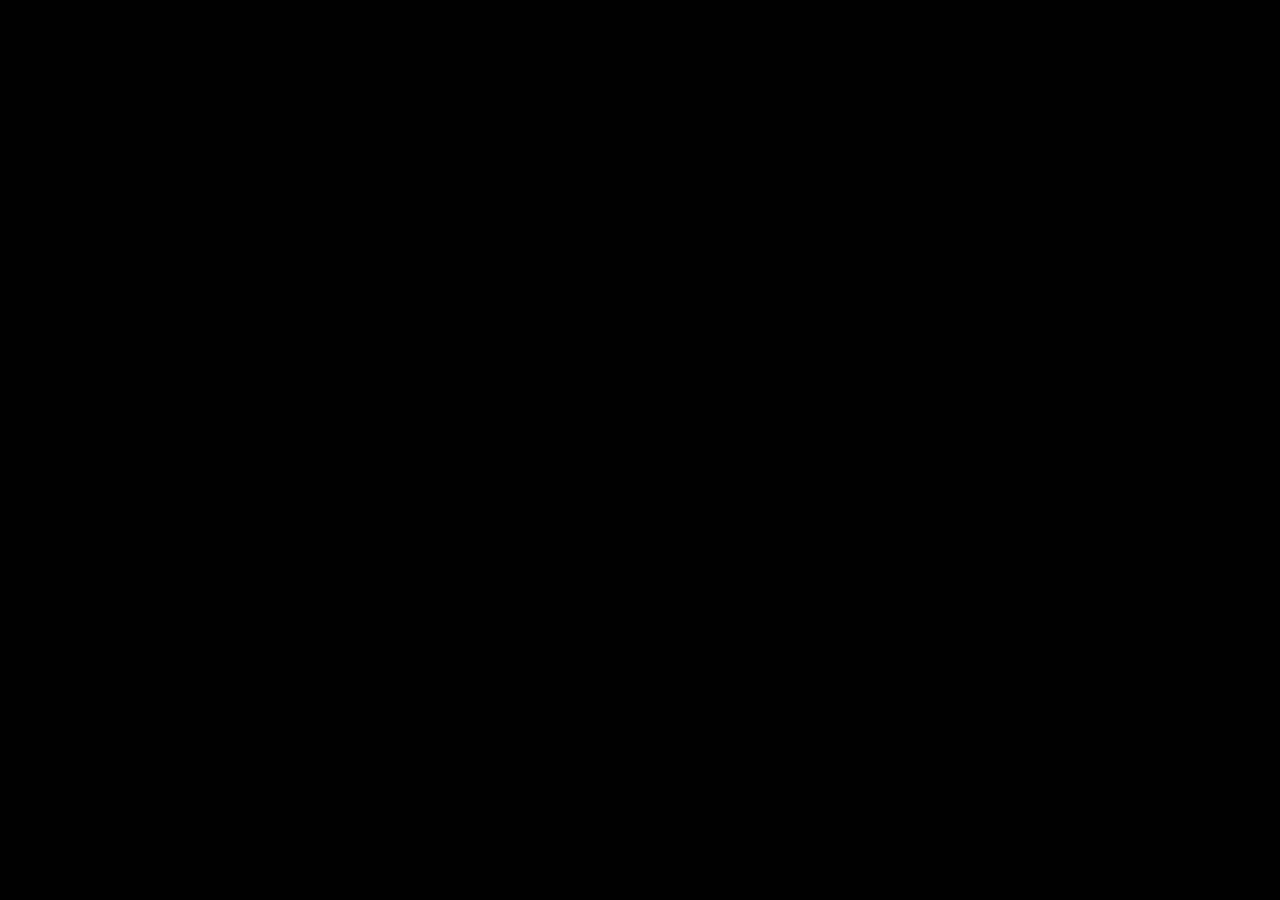
==== commit 85862dec: "Import audited One World 1.3.54 source" ====
--- a/web/index.html
+++ b/web/index.html
@@ -2,7 +2,7 @@
 <html lang="en">
 <head>
 <meta charset="UTF-8">
-<meta http-equiv="Content-Security-Policy" content="default-src 'none'; script-src 'self' 'sha256-SRZyjb6zjJafSKE9HxeLJPPimmQV8tcyT6kp9XnYMoI=' 'sha256-mLo1maUhgBmyiU30EqQIJVZdAZ9xJDEqUCjdIofhSzw=' 'sha256-0Iyxvb8Ra4pNm8HijWbbltYV7/qjXDXkvawWesWEntU=' 'sha256-u8dKog/E7zR26Vt8vkT6JPgoAkwXFzJIRZP31+FV7p8=' 'sha256-V/tOq+MJan4jcUhqFHs79cHP8WnWvOVMO5c+o7cyUYw='                         ; style-src 'self' 'unsafe-inline'; img-src 'self' data: blob:; media-src 'self' blob:; connect-src 'self' blob: data:; font-src 'self'; frame-src 'none'; object-src 'none'; base-uri 'none'; form-action 'none'; worker-src 'none'">
+<meta http-equiv="Content-Security-Policy" content="default-src 'none'; script-src 'self' 'sha256-SRZyjb6zjJafSKE9HxeLJPPimmQV8tcyT6kp9XnYMoI=' 'sha256-fMoCxtzHvXbXozDh+J/tOgKGGYLbao0ks0T71d1OmDk=' 'sha256-0Iyxvb8Ra4pNm8HijWbbltYV7/qjXDXkvawWesWEntU=' 'sha256-u8dKog/E7zR26Vt8vkT6JPgoAkwXFzJIRZP31+FV7p8=' 'sha256-CxT6tL4flEkHxBg3xUEj6J1buDaPqt9zrNbS/Qt30Mw='                              ; style-src 'self' 'unsafe-inline'; img-src 'self' data: blob:; media-src 'self' blob:; connect-src 'self' blob: data:; font-src 'self'; frame-src 'none'; object-src 'none'; base-uri 'none'; form-action 'none'; worker-src 'none'">
 <meta name="viewport" content="width=device-width, initial-scale=1.0, maximum-scale=1.0, user-scalable=no, viewport-fit=cover">
 <title>One World</title>
 <style>
@@ -598,9 +598,9 @@
 @media(max-height:350px){#editCharacter49{left:24px;top:124px;width:30px;min-width:30px;height:30px}#setupNote49{font-size:10px!important;min-height:12px!important;margin:0!important}}
 </style><style>#start:not(.choosing)>#editCharacter49{position:absolute!important;left:24px!important;right:auto!important;top:162px!important;bottom:auto!important;width:32px!important;height:32px!important;min-width:32px!important;min-height:32px!important;max-width:32px!important;margin:0!important;padding:0!important;font:22px/1 sans-serif!important;display:block;border-radius:6px!important}</style><style>#setupNote49{position:relative;z-index:1;flex-shrink:0;line-height:1.35;white-space:normal}#charControls.needsChoice49 #setupHint50{display:none}#setupHint50{clear:both;line-height:1.4;padding:4px 0 6px;min-height:14px;flex-shrink:0}#charControls{scroll-padding-bottom:16px}</style><style>#start:not(.choosing)>#editCharacter49.otherProfile50{width:auto!important;max-width:230px!important;min-width:32px!important;padding:0 9px!important;font:600 16px/1.3 sans-serif!important;overflow:hidden;text-overflow:ellipsis;white-space:nowrap}</style><style>#charSetup>#setupHint50{position:relative;z-index:1;align-self:flex-end;width:45%;max-width:440px;min-height:14px;flex:0 0 auto;margin:4px 4% 0 0!important;padding:2px 0;line-height:1.35;overflow-wrap:anywhere}@media(max-height:350px){#charSetup>#setupHint50{font-size:9px!important;margin-top:2px!important}}</style><style>#flightStart52{position:fixed;z-index:97;right:18px;top:112px;min-width:54px;min-height:44px;border:1px solid #bce3df88;border-radius:9px;background:#163b45dc;color:white;font:bold 12px sans-serif;touch-action:none}#flightStart52.hidden,body:not(.playing) #flightStart52{display:none}</style><style>
 /* Both loading artworks touch the top edge. Only horizontal overscan moves. */
-#loading:before,#worldLoading:after{inset:0 -12px!important;background-size:cover!important;background-repeat:no-repeat!important;background-position:center top!important;transform:translate3d(clamp(-8px,var(--wall-x,0px),8px),0,0)!important}
+#loading:before,#worldLoading:after{inset:0 -16px!important;background-size:cover!important;background-repeat:no-repeat!important;background-position:center top!important;transform:translate3d(clamp(-12px,var(--wall-x,0px),12px),0,0)!important}
 @media(orientation:portrait){#loading:before{background-image:url('assets/tex/loading-anime-preview.jpg')!important;background-position:85% top!important}#worldLoading:after{background-position:95% top!important}}
-</style></head>
+</style><style>#tapToStart:before{inset:0 -16px -24px!important;transform:translate3d(clamp(-12px,var(--wall-x,0px),12px),0,0)!important}</style></head>
 <body><div id="healthNotice" role="status" aria-live="polite"></div><div id="weaponAim" aria-hidden="true"></div>
 <canvas id="c"></canvas>
 
@@ -728,7 +728,7 @@
  var motionEnabled=false;window.oneworldMenuMotionEnabled=false;
  var reduced=window.matchMedia('(prefers-reduced-motion: reduce)'),origin=null,x=0,targetX=0,frame=0,lastNative=0,nativeActive=null,touches=new Set(),quietUntil=0,resumeOrigin=null,resumeX=0;
  var native=window.OneWorldNative,hasNative=!!(native&&typeof native.setWallpaperMotionActive==='function');
- function current(){if(!motionEnabled||!window.oneworldAppLifecycle.state.focused||document.hidden||(window.oneworldAppLifecycle&&window.oneworldAppLifecycle.state.suspended)||reduced.matches||['setPanel','profileBox','confirmPanel','betaUpdatePanel'].some(function(id){var el=document.getElementById(id);return el&&!el.classList.contains('hidden');})||!document.getElementById('studioIntro').classList.contains('hidden'))return null;var ids=['tapToStart','worldLoading','loading','start'];for(var i=0;i<ids.length;i++){var el=document.getElementById(ids[i]);if(el&&!el.classList.contains('hidden')&&!(ids[i]==='start'&&el.classList.contains('choosing')))return el;}return null;}
+ function current(){if(!window.oneworldAppLifecycle.state.focused||document.hidden||(window.oneworldAppLifecycle&&window.oneworldAppLifecycle.state.suspended)||reduced.matches||['setPanel','profileBox','confirmPanel','betaUpdatePanel'].some(function(id){var el=document.getElementById(id);return el&&!el.classList.contains('hidden');})||!document.getElementById('studioIntro').classList.contains('hidden'))return null;var ids=['tapToStart','worldLoading','loading','start'];for(var i=0;i<ids.length;i++){var el=document.getElementById(ids[i]);if(el&&!el.classList.contains('hidden')&&!(ids[i]==='start'&&el.classList.contains('choosing')))return ids[i]==='start'&&!motionEnabled?null:el;}return null;}
  function paint(){frame=0;var target=current();if(!target)return;x+=(targetX-x)*.30;if(Math.abs(targetX-x)<.015)x=targetX;target.style.setProperty('--wall-x',x.toFixed(2)+'px');target.style.setProperty('--wall-y','0px');if(target.id==='start'&&window.oneworldMenuMotionFrame)window.oneworldMenuMotionFrame(x);if(x!==targetX)frame=requestAnimationFrame(paint);}
  function blocked(){return touches.size>0||performance.now()<quietUntil;}
  function move(nx){if(blocked()||!current()||!Number.isFinite(nx))return;targetX=Math.max(-12,Math.min(12,nx));if(!frame)frame=requestAnimationFrame(paint);}
@@ -781,7 +781,7 @@
 import { clone as skClone } from './assets/lib/SkeletonUtils.js';
 import { animeClips, applyAnimeColors, attachLeatherGarments, applyHairStyle, updateHairSway } from './assets/lib/AnimeCharacter.js';
 
-var BUILD_INFO={name:'1.3.53',code:null,native:false};
+var BUILD_INFO={name:'1.3.54',code:null,native:false};
 try{var nb=window.OneWorldNative;if(nb&&typeof nb.getBuildInfo==='function'){var bi=JSON.parse(nb.getBuildInfo());if(bi.package==='com.oneword.forest.beta'&&typeof bi.name==='string'&&/^\d+\.\d+\.\d+$/.test(bi.name)&&Number.isSafeInteger(bi.code)&&bi.code>0)BUILD_INFO={name:bi.name,code:bi.code,native:true};}}catch(e){}
 var DISPLAY_VERSION=BUILD_INFO.name+(BUILD_INFO.native?'':' preview');
 document.querySelector('#start .ver').textContent=DISPLAY_VERSION+' Beta - Work in progress';
